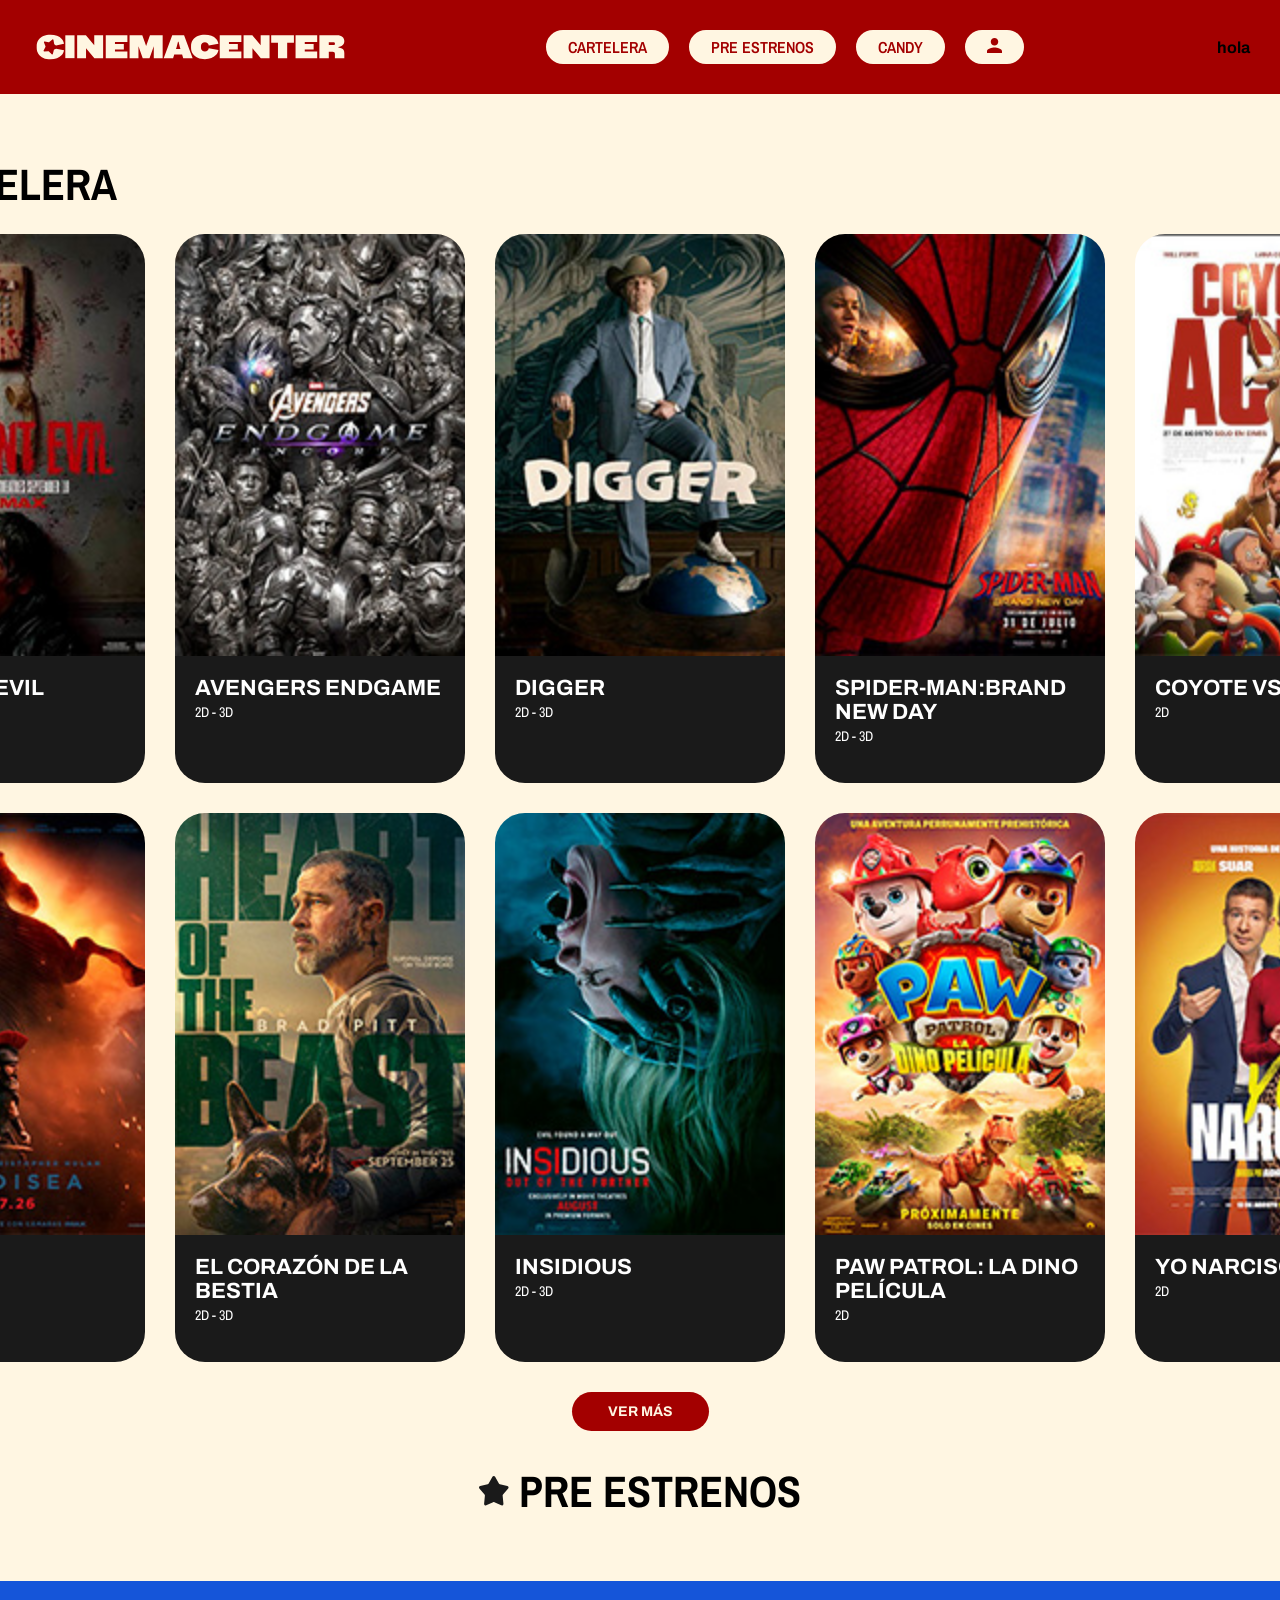
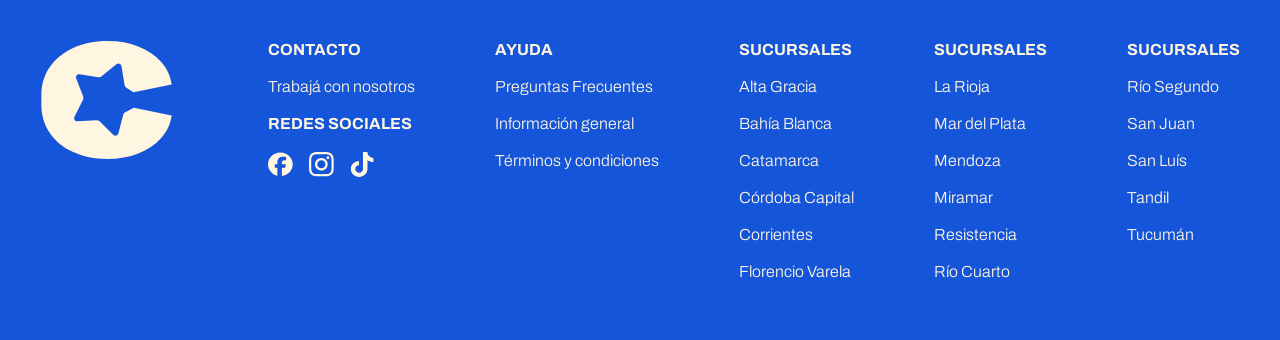
==== index.html @ e11a2722 "hice una boludes para probar como sincronizar" ====
<!DOCTYPE html>
<html>

<head>
    <meta charset="utf-8" />
    <meta name="viewport" content="width=device-width, initial-scale=1.0">
    <title>Cinemacenter</title>
    <link rel="stylesheet" href="estilos.css">
    <link rel="icon" type="image/png" href="">
    <style>
        @import url('https://fonts.googleapis.com/css2?family=Archivo+Narrow:ital,wght@0,400..700;1,400..700&family=Archivo:ital,wght@0,100..900;1,100..900&display=swap');
    </style>
</head>

<body>
    <header>
        <img src="img/svg/logo.svg/logo_v1.svg" alt="logo-cinemacenter" width="323" height="34">
        <nav>
            <a href="index.html" class="boton-header">CARTELERA</a>
            <a href="#pre-estrenos" class="boton-header">PRE ESTRENOS</a>
            <a href="candy.html" class="boton-header">CANDY</a>
            <button class="boton-header" popovertarget="popup-login">
                <img src="img/svg/usuario.svg" alt="Iniciar sesión" width="15" height="15">
            </button>
        </nav>
        <h1>hola</h1>
    </header>

    <main>

        <!-- INICIO DE SESIÓN -->

        <!-- POP-UP LOGIN -->
        <div id="popup-login" class="popup-login" popover="auto">

            <button class="btn-cerrar-login" popovertarget="popup-login" popovertargetaction="hide">
                ×
            </button>

            <h2>¡HOLA, QUÉ BUENO<br> VERTE POR ACÁ!</h2>

            <p class="subtitulo-login">Iniciá sesión para continuar</p>

            <form class="form-login">

                <input type="text" name="usuario" placeholder="Ingrese nombre de usuario" aria-label="Nombre de usuario"
                    required>

                <input type="password" name="password" placeholder="Ingrese contraseña" aria-label="Contraseña"
                    required>

                <a href="#" class="olvido-password">
                    Olvidé mi contraseña
                </a>

                <div class="botones-login">

                    <button type="button" class="btn-login">
                        INGRESAR
                    </button>

                    <button type="button" class="btn-login">
                        REGISTRARSE
                    </button>

                </div>

            </form>

        </div>

        <!-- !!!!!!!!! INSERTE AQUÍ UN CARRUSEL COMO EL DE MILI CON JAVASCRIPT -->

        <!-- CARTELERA -->

        <section id="cartelera">
            <div class="titulares">
                <img src="img/svg/estrella_titulares.svg" alt="estrella-titulares" width="30" height="30">
                <h2>CARTELERA</h2>
            </div>

            <!-- CARTELERA - GALERÍA -->

            <div class="peliculas">

                <!-- PRIMERA FILA -->

                <article class="pelicula">
                    <img src="img/posters-cartelera-web/resident-evil_posterpreview.jpg" alt="Resident Evil" width="290"
                        height="422">
                    <div class="info-pelicula">
                        <h3>RESIDENT EVIL</h3>
                        <p>2D - 3D</p>
                    </div>

                    <!-- pop up -->
                    <div class="popup-pelicula">
                        <p>TERROR</p>
                        <button type="button" class="btn-horarios" popovertarget="modal-resident-evil">
                            VER HORARIOS
                        </button>
                    </div>

                    <!-- ventana emergente -->
                    <div id="modal-resident-evil" class="modal-pelicula" popover="auto">
                        <div class="modal-contenedor-interno">

                            <!-- Botón para cerrar la ventana -->
                            <button class="btn-cerrar" popovertarget="modal-digger" popovertargetaction="hide">
                                X
                            </button>

                            <!-- info. película -->
                            <section class="modal-superior">
                                <div class="modal-poster">
                                    <img src="img/posters-cartelera-web/resident-evil_posterpreview.jpg"
                                        alt="Resident Evil" width="600" height="900">
                                </div>

                                <div class="modal-datos">
                                    <h2>RESIDENT EVIL</h2>
                                    <p class="sinopsis">Película basada en la saga de videojuegos de Capcom del mismo
                                        nombre. En una reinvención totalmente nueva, el mensajero médico Bryan (Austin
                                        Abrams) se ve inmerso en una carrera de acción sin descanso por la
                                        supervivencia, mientras el caos se desata a su alrededor.
                                    </p>

                                    <ul class="ficha-tecnica">
                                        <li><strong>FORMATO:</strong> 2D - 3D</li>
                                        <li><strong>DURACIÓN:</strong> 94 min.</li>
                                        <li><strong>GÉNERO:</strong> TERROR</li>
                                        <li><strong>DIRECTOR:</strong> Zach Cregger</li>
                                    </ul>

                                    <div class="modal-trailer">
                                        <iframe src="https://www.youtube.com/embed/SK7yfYeUQ2Q" width="540" height="340"
                                            title="Tráiler de Resident Evil" allowfullscreen>
                                        </iframe>
                                    </div>
                                </div>
                            </section>

                            <!-- días y horarios -->
                            <section class="modal-inferior">
                                <h3>DÍAS, HORARIOS Y FORMATOS</h3>

                                <!-- días -->
                                <div class="selector-dias">

                                    <input type="checkbox" id="jueves" class="check-dia">
                                    <label for="jueves" class="btn-dia">JUEVES<br>01/10</label>

                                    <input type="checkbox" id="viernes" class="check-dia">
                                    <label for="viernes" class="btn-dia">VIERNES<br>02/10</label>

                                    <input type="checkbox" id="sabado" class="check-dia">
                                    <label for="sabado" class="btn-dia">SÁBADO<br>03/10</label>

                                    <input type="checkbox" id="domingo" class="check-dia">
                                    <label for="domingo" class="btn-dia">DOMINGO<br>04/10</label>

                                    <input type="checkbox" id="lunes" class="check-dia">
                                    <label for="lunes" class="btn-dia">LUNES<br>05/10</label>

                                    <input type="checkbox" id="martes" class="check-dia">
                                    <label for="martes" class="btn-dia">MARTES<br>06/10</label>

                                </div>

                                <!-- formato y horarios -->
                                <div class="selector-horarios">
                                    <h4>2D CASTELLANO</h4>
                                    <div class="fila-horas">

                                        <input type="checkbox" id="hora12" class="check-hora">
                                        <label for="hora12" class="btn-hora">12.00 h</label>

                                        <input type="checkbox" id="hora1430" class="check-hora">
                                        <label for="hora1430" class="btn-hora">14.30 h</label>

                                        <input type="checkbox" id="hora16" class="check-hora">
                                        <label for="hora16" class="btn-hora">16.00 h</label>

                                        <input type="checkbox" id="hora18" class="check-hora">
                                        <label for="hora18" class="btn-hora">18.00 h</label>

                                        <input type="checkbox" id="hora2030" class="check-hora">
                                        <label for="hora2030" class="btn-hora">20.30 h</label>
                                    </div>

                                    <h4>2D SUBTITULADA</h4>
                                    <div class="fila-horas">

                                        <input type="checkbox" id="hora1230" class="check-hora">
                                        <label for="hora1230" class="btn-hora">12.30 h</label>

                                        <input type="checkbox" id="hora15" class="check-hora">
                                        <label for="hora15" class="btn-hora">15.00 h</label>

                                        <input type="checkbox" id="hora1615" class="check-hora">
                                        <label for="hora1615" class="btn-hora">16.15 h</label>

                                        <input type="checkbox" id="hora1830" class="check-hora">
                                        <label for="hora1830" class="btn-hora">18.30 h</label>

                                        <input type="checkbox" id="hora20" class="check-hora">
                                        <label for="hora20" class="btn-hora">20.00 h</label>

                                    </div>
                                </div>

                            </section>
                            <!-- botón comprá tus entradas -->
                            <a href="entradas.html" class="btn-comprar">Comprá tus entradas</a>
                        </div>
                    </div>

                </article>

                <article class="pelicula">
                    <img src="img/posters-cartelera-web/avengers-endgame-encore_posterpreview.jpg"
                        alt="Avengers Endgame" width="290" height="422">
                    <div class="info-pelicula">
                        <h3>AVENGERS ENDGAME</h3>
                        <p>2D - 3D</p>
                    </div>

                    <!-- pop up -->
                    <div class="popup-pelicula">
                        <p>CIENCIA FICCIÓN</p>
                        <button type="button" class="btn-horarios" popovertarget="modal-avengers-endgame">
                            VER HORARIOS
                        </button>
                    </div>

                    <!-- ventana emergente -->
                    <div id="modal-avengers-endgame" class="modal-pelicula" popover="auto">
                        <div class="modal-contenedor-interno">

                            <!-- Botón para cerrar la ventana -->
                            <button class="btn-cerrar" popovertarget="modal-avengers-endgame"
                                popovertargetaction="hide">
                                X
                            </button>

                            <!-- info. película -->
                            <section class="modal-superior">
                                <div class="modal-poster">
                                    <img src="img/posters-cartelera-web/resident-evil_posterpreview.jpg"
                                        alt="Resident Evil" width="600" height="900">
                                </div>

                                <div class="modal-datos">
                                    <h2>RESIDENT EVIL</h2>
                                    <p class="sinopsis">Película basada en la saga de videojuegos de Capcom del mismo
                                        nombre. En una reinvención totalmente nueva, el mensajero médico Bryan (Austin
                                        Abrams) se ve inmerso en una carrera de acción sin descanso por la
                                        supervivencia, mientras el caos se desata a su alrededor.
                                    </p>

                                    <ul class="ficha-tecnica">
                                        <li><strong>FORMATO:</strong> 2D - 3D</li>
                                        <li><strong>DURACIÓN:</strong> 94 min.</li>
                                        <li><strong>GÉNERO:</strong> TERROR</li>
                                        <li><strong>DIRECTOR:</strong> Zach Cregger</li>
                                    </ul>

                                    <div class="modal-trailer">
                                        <iframe src="https://www.youtube.com/embed/SK7yfYeUQ2Q" width="540" height="340"
                                            title="Tráiler de Resident Evil" allowfullscreen>
                                        </iframe>
                                    </div>
                                </div>
                            </section>

                            <!-- días y horarios -->
                            <section class="modal-inferior">
                                <h3>DÍAS, HORARIOS Y FORMATOS</h3>

                                <!-- días -->
                                <div class="selector-dias">

                                    <input type="checkbox" id="jueves" class="check-dia">
                                    <label for="jueves" class="btn-dia">JUEVES<br>01/10</label>

                                    <input type="checkbox" id="viernes" class="check-dia">
                                    <label for="viernes" class="btn-dia">VIERNES<br>02/10</label>

                                    <input type="checkbox" id="sabado" class="check-dia">
                                    <label for="sabado" class="btn-dia">SÁBADO<br>03/10</label>

                                    <input type="checkbox" id="domingo" class="check-dia">
                                    <label for="domingo" class="btn-dia">DOMINGO<br>04/10</label>

                                    <input type="checkbox" id="lunes" class="check-dia">
                                    <label for="lunes" class="btn-dia">LUNES<br>05/10</label>

                                    <input type="checkbox" id="martes" class="check-dia">
                                    <label for="martes" class="btn-dia">MARTES<br>06/10</label>

                                </div>

                                <!-- formato y horarios -->
                                <div class="selector-horarios">
                                    <h4>2D CASTELLANO</h4>
                                    <div class="fila-horas">

                                        <input type="checkbox" id="hora12" class="check-hora">
                                        <label for="hora12" class="btn-hora">12.00 h</label>

                                        <input type="checkbox" id="hora1430" class="check-hora">
                                        <label for="hora1430" class="btn-hora">14.30 h</label>

                                        <input type="checkbox" id="hora16" class="check-hora">
                                        <label for="hora16" class="btn-hora">16.00 h</label>

                                        <input type="checkbox" id="hora18" class="check-hora">
                                        <label for="hora18" class="btn-hora">18.00 h</label>

                                        <input type="checkbox" id="hora2030" class="check-hora">
                                        <label for="hora2030" class="btn-hora">20.30 h</label>
                                    </div>

                                    <h4>2D SUBTITULADA</h4>
                                    <div class="fila-horas">

                                        <input type="checkbox" id="hora1230" class="check-hora">
                                        <label for="hora1230" class="btn-hora">12.30 h</label>

                                        <input type="checkbox" id="hora15" class="check-hora">
                                        <label for="hora15" class="btn-hora">15.00 h</label>

                                        <input type="checkbox" id="hora1615" class="check-hora">
                                        <label for="hora1615" class="btn-hora">16.15 h</label>

                                        <input type="checkbox" id="hora1830" class="check-hora">
                                        <label for="hora1830" class="btn-hora">18.30 h</label>

                                        <input type="checkbox" id="hora20" class="check-hora">
                                        <label for="hora20" class="btn-hora">20.00 h</label>

                                    </div>
                                </div>

                            </section>
                            <!-- botón comprá tus entradas -->
                            <a href="entradas.html" class="btn-comprar">Comprá tus entradas</a>
                        </div>
                    </div>
                </article>

                <article class="pelicula">
                    <img src="img/posters-cartelera-web/digger_posterpreview.jpg" alt="Digger" width="290" height="422">
                    <div class="info-pelicula">
                        <h3>DIGGER</h3>
                        <p>2D - 3D</p>
                    </div>

                    <!-- pop up -->
                    <div class="popup-pelicula">
                        <p>COMEDIA</p>
                        <button type="button" class="btn-horarios" popovertarget="modal-resident-evil">
                            VER HORARIOS
                        </button>
                    </div>

                    <!-- ventana emergente -->
                    <div id="modal-digger" class="modal-pelicula" popover="auto">
                        <div class="modal-contenedor-interno">

                            <!-- Botón para cerrar la ventana -->
                            <button class="btn-cerrar" popovertarget="modal-digger" popovertargetaction="hide">
                                X
                            </button>

                            <!-- info. película -->
                            <section class="modal-superior">
                                <div class="modal-poster">
                                    <img src="img/posters-cartelera-web/resident-evil_posterpreview.jpg"
                                        alt="Resident Evil" width="600" height="900">
                                </div>

                                <div class="modal-datos">
                                    <h2>RESIDENT EVIL</h2>
                                    <p class="sinopsis">Película basada en la saga de videojuegos de Capcom del mismo
                                        nombre. En una reinvención totalmente nueva, el mensajero médico Bryan (Austin
                                        Abrams) se ve inmerso en una carrera de acción sin descanso por la
                                        supervivencia, mientras el caos se desata a su alrededor.
                                    </p>

                                    <ul class="ficha-tecnica">
                                        <li><strong>FORMATO:</strong> 2D - 3D</li>
                                        <li><strong>DURACIÓN:</strong> 94 min.</li>
                                        <li><strong>GÉNERO:</strong> TERROR</li>
                                        <li><strong>DIRECTOR:</strong> Zach Cregger</li>
                                    </ul>

                                    <div class="modal-trailer">
                                        <iframe src="https://www.youtube.com/embed/SK7yfYeUQ2Q" width="540" height="340"
                                            title="Tráiler de Resident Evil" allowfullscreen>
                                        </iframe>
                                    </div>
                                </div>
                            </section>

                            <!-- días y horarios -->
                            <section class="modal-inferior">
                                <h3>DÍAS, HORARIOS Y FORMATOS</h3>

                                <!-- días -->
                                <div class="selector-dias">

                                    <input type="checkbox" id="jueves" class="check-dia">
                                    <label for="jueves" class="btn-dia">JUEVES<br>01/10</label>

                                    <input type="checkbox" id="viernes" class="check-dia">
                                    <label for="viernes" class="btn-dia">VIERNES<br>02/10</label>

                                    <input type="checkbox" id="sabado" class="check-dia">
                                    <label for="sabado" class="btn-dia">SÁBADO<br>03/10</label>

                                    <input type="checkbox" id="domingo" class="check-dia">
                                    <label for="domingo" class="btn-dia">DOMINGO<br>04/10</label>

                                    <input type="checkbox" id="lunes" class="check-dia">
                                    <label for="lunes" class="btn-dia">LUNES<br>05/10</label>

                                    <input type="checkbox" id="martes" class="check-dia">
                                    <label for="martes" class="btn-dia">MARTES<br>06/10</label>

                                </div>

                                <!-- formato y horarios -->
                                <div class="selector-horarios">
                                    <h4>2D CASTELLANO</h4>
                                    <div class="fila-horas">

                                        <input type="checkbox" id="hora12" class="check-hora">
                                        <label for="hora12" class="btn-hora">12.00 h</label>

                                        <input type="checkbox" id="hora1430" class="check-hora">
                                        <label for="hora1430" class="btn-hora">14.30 h</label>

                                        <input type="checkbox" id="hora16" class="check-hora">
                                        <label for="hora16" class="btn-hora">16.00 h</label>

                                        <input type="checkbox" id="hora18" class="check-hora">
                                        <label for="hora18" class="btn-hora">18.00 h</label>

                                        <input type="checkbox" id="hora2030" class="check-hora">
                                        <label for="hora2030" class="btn-hora">20.30 h</label>
                                    </div>

                                    <h4>2D SUBTITULADA</h4>
                                    <div class="fila-horas">

                                        <input type="checkbox" id="hora1230" class="check-hora">
                                        <label for="hora1230" class="btn-hora">12.30 h</label>

                                        <input type="checkbox" id="hora15" class="check-hora">
                                        <label for="hora15" class="btn-hora">15.00 h</label>

                                        <input type="checkbox" id="hora1615" class="check-hora">
                                        <label for="hora1615" class="btn-hora">16.15 h</label>

                                        <input type="checkbox" id="hora1830" class="check-hora">
                                        <label for="hora1830" class="btn-hora">18.30 h</label>

                                        <input type="checkbox" id="hora20" class="check-hora">
                                        <label for="hora20" class="btn-hora">20.00 h</label>

                                    </div>
                                </div>

                            </section>
                            <!-- botón comprá tus entradas -->
                            <a href="entradas.html" class="btn-comprar">Comprá tus entradas</a>
                        </div>
                    </div>
                </article>

                <article class="pelicula">
                    <img src="img/posters-cartelera-web/spiderman-un-nuevo-dia-posterpreview.jpg" alt="Spiderman">
                    <div class="info-pelicula" width="290" height="422">
                        <h3>SPIDER-MAN:BRAND NEW DAY</h3>
                        <p>2D - 3D</p>
                    </div>

                    <!-- pop up -->
                    <div class="popup-pelicula">
                        <p>CIENCIA FICCIÓN</p>
                        <button type="button" class="btn-horarios" popovertarget="modal-spiderman">
                            VER HORARIOS
                        </button>


                </article>

                <article class="pelicula">
                    <img src="img/posters-cartelera-web/coyote-vs-acme.jpg" alt="Coyote vs Acme" width="290"
                        height="422">
                    <div class="info-pelicula">
                        <h3>COYOTE VS. ACME</h3>
                        <p>2D</p>
                    </div>

                    <!-- pop up -->
                    <div class="popup-pelicula">
                        <p>ANIMACIÓN</p>
                        <button type="button" class="btn-horarios" popovertarget="modal-coyote-vs-acme">
                            VER HORARIOS
                        </button>
                    </div>
                    <!-- ventana emergente -->
                    <div id="modal-coyote-vs-acme" class="modal-pelicula" popover="auto">
                        <div class="modal-contenedor-interno">

                            <!-- Botón para cerrar la ventana -->
                            <button class="btn-cerrar" popovertarget="modal-coyote-vs-acme" popovertargetaction="hide">
                                X
                            </button>

                            <!-- info. película -->
                            <section class="modal-superior">
                                <div class="modal-poster">
                                    <img src="img/posters-cartelera-web/coyote-vs-acme.jpg" alt="Coyote vs Acme"
                                        width="600" height="900">
                                </div>

                                <div class="modal-datos">
                                    <h2>COYOTE VS. ACME</h2>
                                    <p class="sinopsis">Coyote toma la decisión más inesperada de su vida tras dolorosos
                                        fracasos persiguiendo al Correcaminos: demandar a la corporación ACME por
                                        fabricar productos defectuosos. Cansado de sufrir explosiones accidentales,
                                        caídas al abismo y todo tipo de catástrofes corporativas, el Coyote decide
                                        llevar a juicio al conglomerado multinacional que se ha enriquecido a costa de
                                        su sufrimiento.
                                    </p>

                                    <ul class="ficha-tecnica">
                                        <li><strong>FORMATO:</strong> 2D - 3D</li>
                                        <li><strong>DURACIÓN:</strong> 103 min.</li>
                                        <li><strong>GÉNERO:</strong> ANIMACIÓN</li>
                                        <li><strong>DIRECTOR:</strong> Dave Green</li>
                                    </ul>

                                    <div class="modal-trailer">
                                        <iframe src="https://www.youtube.com/embed/SK7yfYeUQ2Q" width="540" height="340"
                                            title="Tráiler de Resident Evil" allowfullscreen>
                                        </iframe>
                                    </div>
                                </div>
                            </section>

                            <!-- días y horarios -->
                            <section class="modal-inferior">
                                <h3>DÍAS, HORARIOS Y FORMATOS</h3>

                                <!-- días -->
                                <div class="selector-dias">

                                    <input type="checkbox" id="jueves" class="check-dia">
                                    <label for="jueves" class="btn-dia">JUEVES<br>01/10</label>

                                    <input type="checkbox" id="viernes" class="check-dia">
                                    <label for="viernes" class="btn-dia">VIERNES<br>02/10</label>

                                    <input type="checkbox" id="sabado" class="check-dia">
                                    <label for="sabado" class="btn-dia">SÁBADO<br>03/10</label>

                                    <input type="checkbox" id="domingo" class="check-dia">
                                    <label for="domingo" class="btn-dia">DOMINGO<br>04/10</label>

                                    <input type="checkbox" id="lunes" class="check-dia">
                                    <label for="lunes" class="btn-dia">LUNES<br>05/10</label>

                                    <input type="checkbox" id="martes" class="check-dia">
                                    <label for="martes" class="btn-dia">MARTES<br>06/10</label>

                                </div>

                                <!-- formato y horarios -->
                                <div class="selector-horarios">
                                    <h4>2D CASTELLANO</h4>
                                    <div class="fila-horas">

                                        <input type="checkbox" id="hora12" class="check-hora">
                                        <label for="hora12" class="btn-hora">12.00 h</label>

                                        <input type="checkbox" id="hora1430" class="check-hora">
                                        <label for="hora1430" class="btn-hora">14.30 h</label>

                                        <input type="checkbox" id="hora16" class="check-hora">
                                        <label for="hora16" class="btn-hora">16.00 h</label>

                                        <input type="checkbox" id="hora18" class="check-hora">
                                        <label for="hora18" class="btn-hora">18.00 h</label>

                                        <input type="checkbox" id="hora2030" class="check-hora">
                                        <label for="hora2030" class="btn-hora">20.30 h</label>
                                    </div>

                                    <h4>2D SUBTITULADA</h4>
                                    <div class="fila-horas">

                                        <input type="checkbox" id="hora1230" class="check-hora">
                                        <label for="hora1230" class="btn-hora">12.30 h</label>

                                        <input type="checkbox" id="hora15" class="check-hora">
                                        <label for="hora15" class="btn-hora">15.00 h</label>

                                        <input type="checkbox" id="hora1615" class="check-hora">
                                        <label for="hora1615" class="btn-hora">16.15 h</label>

                                        <input type="checkbox" id="hora1830" class="check-hora">
                                        <label for="hora1830" class="btn-hora">18.30 h</label>

                                        <input type="checkbox" id="hora20" class="check-hora">
                                        <label for="hora20" class="btn-hora">20.00 h</label>

                                    </div>
                                </div>

                            </section>
                            <!-- botón comprá tus entradas -->
                            <a href="entradas.html" class="btn-comprar">Comprá tus entradas</a>
                        </div>
                    </div>
                </article>

                <!-- SEGUNDA FILA -->

                <article class="pelicula">
                    <img src="img/posters-cartelera-web/la-odisea_posterpreview.jpg" alt="La Odisea" width="290"
                        height="422">
                    <div class="info-pelicula">
                        <h3>LA ODISEA</h3>
                        <p>2D - 3D</p>
                    </div>

                    <!-- pop up -->
                    <div class="popup-pelicula">
                        <p>ACCIÓN</p>
                        <a href="horarios.html" class="btn-horarios">VER HORARIOS</a>
                        <!-- acá, para no hacer 234892 html se puede hacer lo de las ventanas emergentes, pero no sé, por ahora quedará así. -->

                    </div>

                </article>

                <article class="pelicula">
                    <img src="img/posters-cartelera-web/el-corazon-de-la-bestia_posterpreview.jpg"
                        alt="El corazón de la bestia" width="290" height="422">
                    <div class="info-pelicula">
                        <h3>EL CORAZÓN DE LA BESTIA</h3>
                        <p>2D - 3D</p>
                    </div>

                    <!-- pop up -->
                    <div class="popup-pelicula">
                        <p>ACCIÓN</p>
                        <a href="horarios.html" class="btn-horarios">VER HORARIOS</a>
                        <!-- acá, para no hacer 234892 html se puede hacer lo de las ventanas emergentes, pero no sé, por ahora quedará así. -->

                    </div>

                </article>

                <article class="pelicula">
                    <img src="img/posters-cartelera-web/insidious_posterpreview.jpg" alt="Insidious" width="290"
                        height="422">
                    <div class="info-pelicula">
                        <h3>INSIDIOUS</h3>
                        <p>2D - 3D</p>
                    </div>

                    <!-- pop up -->
                    <div class="popup-pelicula">
                        <p>TERROR</p>
                        <a href="horarios.html" class="btn-horarios">VER HORARIOS</a>
                        <!-- acá, para no hacer 234892 html se puede hacer lo de las ventanas emergentes, pero no sé, por ahora quedará así. -->

                    </div>

                </article>

                <article class="pelicula">
                    <img src="img/posters-cartelera-web/paw-patrol-la-dino-pelicula_posterpreview.jpg"
                        alt="Paw Patrol La Dino Película">
                    <div class="info-pelicula" width="290" height="422">
                        <h3>PAW PATROL: LA DINO PELÍCULA</h3>
                        <p>2D</p>
                    </div>

                    <!-- pop up -->
                    <div class="popup-pelicula">
                        <p>INFANTIL</p>
                        <a href="horarios.html" class="btn-horarios">VER HORARIOS</a>
                        <!-- acá, para no hacer 234892 html se puede hacer lo de las ventanas emergentes, pero no sé, por ahora quedará así. -->

                    </div>

                </article>

                <article class="pelicula">
                    <img src="img/posters-cartelera-web/yo-narciso_posterpreview.jpg" alt="Yo Narciso" width="290"
                        height="422">
                    <div class="info-pelicula">
                        <h3>YO NARCISO</h3>
                        <p>2D</p>
                    </div>

                    <!-- pop up -->
                    <div class="popup-pelicula">
                        <p>COMEDIA ROMÁNTICA</p>
                        <a href="horarios.html" class="btn-horarios">VER HORARIOS</a>
                        <!-- acá, para no hacer 234892 html se puede hacer lo de las ventanas emergentes, pero no sé, por ahora quedará así. -->

                    </div>

                </article>

            </div>

            <!-- VER MÁS -->
            <details class="desplegable-cartelera">

                <summary class="btn-desplegable btn-ver-mas">VER MÁS</summary>

                <div class="contenido-desplegado">
                    <div class="peliculas">

                        <!-- TERCER FILA (DESPLEGADA) -->

                        <article class="pelicula">
                            <img src="img/posters-cartelera-web/verity_posterpreview.jpg"
                                alt="Verity: La sombra de un engaño" width="290" height="422">
                            <div class="info-pelicula">
                                <h3>VERITY: LA SOMBRA DE UN ENGAÑO</h3>
                                <p>2D - 3D</p>
                            </div>
                            <div class="popup-pelicula">
                                <p>THRILLER</p>
                                <a href="horarios.html" class="btn-horarios">VER HORARIOS</a>
                            </div>
                        </article>

                        <article class="pelicula">
                            <img src="img/posters-cartelera-web/el-corazon-de-la-bestia_posterpreview.jpg"
                                alt="Vertigo 2: Punto Muerto" width="290" height="422">
                            <div class="info-pelicula">
                                <h3>VERTIGO 2: PUNTO MUERTO</h3>
                                <p>2D - 3D</p>
                            </div>
                            <div class="popup-pelicula">
                                <p>SUSPENSO</p>
                                <a href="horarios.html" class="btn-horarios">VER HORARIOS</a>
                            </div>
                        </article>

                        <article class="pelicula">
                            <img src="img/posters-cartelera-web/escondida-en-mi-cabeza_posterpreview.jpg"
                                alt="Escondida en mi cabeza" width="290" height="422">
                            <div class="info-pelicula">
                                <h3>ESCONDIDA EN MI CABEZA</h3>
                                <p>2D - 3D</p>
                            </div>
                            <div class="popup-pelicula">
                                <p>COMEDIA</p>
                                <a href="horarios.html" class="btn-horarios">VER HORARIOS</a>
                            </div>
                        </article>

                        <article class="pelicula">
                            <img src="img/posters-cartelera-web/la-isla-olvidada_posterpreview.jpg"
                                alt="La isla olvidada" width="290" height="422">
                            <div class="info-pelicula">
                                <h3>LA ISLA OLVIDADA</h3>
                                <p>2D - 3D</p>
                            </div>
                            <div class="popup-pelicula">
                                <p>AVENTURA</p>
                                <a href="horarios.html" class="btn-horarios">VER HORARIOS</a>
                            </div>
                        </article>

                        <article class="pelicula">
                            <img src="img/posters-cartelera-web/relajadas-y-peligrosas_posterpreview.jpg"
                                alt="Relajadas y muy peligrosas" width="290" height="422">
                            <div class="info-pelicula">
                                <h3>RELAJADAS Y MUY PELIGROSAS</h3>
                                <p>2D</p>
                            </div>
                            <div class="popup-pelicula">
                                <p>COMEDIA</p>
                                <a href="horarios.html" class="btn-horarios">VER HORARIOS</a>
                            </div>
                        </article>

                        <!-- CUARTA FILA (DESPLEGADA) -->

                        <article class="pelicula">
                            <img src="img/posters-cartelera-web/toy-story-5_posterpreview.jpg" alt="Toy Story"
                                width="290" height="422">
                            <div class="info-pelicula">
                                <h3>TOY STORY 5</h3>
                                <p>2D - 3D</p>
                            </div>
                            <div class="popup-pelicula">
                                <p>INFANTIL</p>
                                <a href="horarios.html" class="btn-horarios">VER HORARIOS</a>
                            </div>
                        </article>

                        <article class="pelicula">
                            <img src="img/posters-cartelera-web/monions_posterpreview.jpg" alt="Minions y Monstruos"
                                width="290" height="422">
                            <div class="info-pelicula">
                                <h3>MINIONS Y MONSTRUOS</h3>
                                <p>2D - 3D</p>
                            </div>
                            <div class="popup-pelicula">
                                <p>INFANTIL</p>
                                <a href="horarios.html" class="btn-horarios">VER HORARIOS</a>
                            </div>
                        </article>

                        <article class="pelicula">
                            <img src="img/posters-cartelera-web/hangar-rojo_posterpreview.jpg" alt="Hangar Rojo"
                                width="290" height="422">
                            <div class="info-pelicula">
                                <h3>HANGAR ROJO</h3>
                                <p>2D - 3D</p>
                            </div>
                            <div class="popup-pelicula">
                                <p>DRAMA</p>
                                <a href="horarios.html" class="btn-horarios">VER HORARIOS</a>
                            </div>
                        </article>

                        <article class="pelicula">
                            <img src="img/posters-cartelera-web/guardianes-del-museo_posterpreview.jpg"
                                alt="Guardianes del museo 2" width="290" height="422">
                            <div class="info-pelicula">
                                <h3>GUARDIANES DEL MUSEO 2</h3>
                                <p>2D</p>
                            </div>
                            <div class="popup-pelicula">
                                <p>INFANTIL</p>
                                <a href="horarios.html" class="btn-horarios">VER HORARIOS</a>
                            </div>
                        </article>

                        <article class="pelicula">
                            <img src="img/posters-cartelera-web/la-invitacion_posterpreview.jpg" alt="La invitación"
                                width="290" height="422">
                            <div class="info-pelicula">
                                <h3>LA INVITACIÓN</h3>
                                <p>2D</p>
                            </div>
                            <div class="popup-pelicula">
                                <p>COMEDIA</p>
                                <a href="horarios.html" class="btn-horarios">VER HORARIOS</a>
                            </div>
                        </article>

                    </div>

                    <!-- VER MENOS) -->
                    <div class="contenedor-btn-cerrar">
                        <button type="button" class="btn-desplegable btn-ver-menos"
                            onclick="this.closest('details').removeAttribute('open')">
                            VER MENOS
                        </button>
                    </div>

                </div>
            </details>

        </section>

        <section id="pre-estrenos">
            <div class="titulares">
                <img src="img/svg/estrella_titulares.svg" alt="estrella-titulares" width="30" height="30">
                <h2>PRE ESTRENOS</h2>
            </div>

            <!-- !!!!!!!!! INSERTE AQUÍ UN CARRUSEL COMO EL DE MILI CON JAVASCRIPT -->

        </section>
    </main>

    <footer>
        <div>
            <img src="img/svg/logo.svg/logo_v3.svg" alt="Logo reducido" width="133" height="118">
        </div>
        <div class="footer-columnas">

            <div class="footer-col">
                <h3>CONTACTO</h3>
                <a href="#">Trabajá con nosotros</a>

                <h3>REDES SOCIALES</h3>
                <div class="footer-redes">
                    <a href="https://www.facebook.com/CinemacenterArgentina?locale=es_LA" aria-label="Facebook"><img
                            src="img/svg/logo_redes.svg/logo_facebook.svg" alt="Facebook" width="25" height="25"></a>
                    <a href="https://www.instagram.com/cinemacenterarg/" aria-label="Instagram" width="25"
                        height="25"><img src="img/svg/logo_redes.svg/logo_instagram.svg" alt="Instagram" width="25"
                            height="25"></a>
                    <a href="https://www.tiktok.com/@cinemacenterarg" aria-label="TikTok"><img
                            src="img/svg/logo_redes.svg/logo_tiktok.svg" alt="TikTok" width="25" height="25"></a>
                </div>
            </div>

            <div class="footer-col">
                <h3>AYUDA</h3>
                <a href="#">Preguntas Frecuentes</a>
                <a href="#">Información general</a>
                <a href="#">Términos y condiciones</a>
            </div>

            <div class="footer-col">
                <h3>SUCURSALES</h3>
                <a href="#">Alta Gracia</a>
                <a href="#">Bahía Blanca</a>
                <a href="#">Catamarca</a>
                <a href="#">Córdoba Capital</a>
                <a href="#">Corrientes</a>
                <a href="#">Florencio Varela</a>
            </div>

            <div class="footer-col">
                <h3 class="invisible-title">SUCURSALES</h3>
                <a href="#">La Rioja</a>
                <a href="#">Mar del Plata</a>
                <a href="#">Mendoza</a>
                <a href="#">Miramar</a>
                <a href="#">Resistencia</a>
                <a href="#">Río Cuarto</a>
            </div>

            <div class="footer-col">
                <h3 class="invisible-title">SUCURSALES</h3>
                <a href="#">Río Segundo</a>
                <a href="#">San Juan</a>
                <a href="#">San Luís</a>
                <a href="#">Tandil</a>
                <a href="#">Tucumán</a>
            </div>

        </div>

    </footer>

</body>

</html>
---- estilos.css ----
/* CSS DOCUMENT */
@charset "UTF-8";

/* VARIABLES/ESTILOS */
:root {
    --rojo: #A30000;
    --blanco: #FFF6E2;
    --negro: #1A1A1A;
    --azul: #1555D9;
}

/* GENERALES / UNIVERSALES */

* {
    font-family: 'Archivo', sans-serif;
    margin: 0;
    font-size: 16px;
}

a {
    text-decoration: none;
}

/* - Esto se supone que al desplazar, lo hace más lento y no salta de golpe (según el chat) - */
html {
    scroll-behavior: smooth;

}

body {
    background-color: var(--blanco);
}

/* ---------------------- */
/* --- INDEX / HEADER --- */
/* ---------------------- */

header {
    display: flex;
    flex-direction: row;
    flex-wrap: wrap;
    align-items: center;
    justify-content: space-between;

    padding: 30px;

    background-color: var(--rojo);
}

header nav {
    display: flex;
    flex-direction: row;
    align-items: center;
    gap: 20px;
}

/* botón sin hover */
.boton-header {
    display: inline-block;
    padding: 4px 20px;
    background-color: var(--blanco);
    color: var(--rojo);
    border: 2px solid var(--blanco);
    border-radius: 50px;
    font-family: 'Archivo Narrow', sans-serif;
    font-size: 16px;
    font-weight: 600;
    text-transform: uppercase;
    transition: background-color 0.3s ease, color 0.3s ease, border-color 0.3s ease;
}

/* botón con hover */
.boton-header:hover {
    background-color: transparent;
    color: var(--blanco);
    border-color: var(--blanco);
}

/* -------------------------------------- */
/* --- INICIO DE SESIÓN EMERGENTE --- */
/* -------------------------------------- */

.popup-login {

    position: fixed;
    inset: unset;
    top: 50%;
    left: 50%;
    transform: translate(-50%, -50%);
    width: 500px;
    padding: 80px 34px 35px;
    box-sizing: border-box;
    background-color: var(--azul);
    color: var(--blanco);
    border: none;
    border-radius: 25px;

}

.popup-login:popover-open {
    display: flex;
    flex-direction: column;
    gap: 30px;
}

.popup-login::backdrop {
    background: rgba(0, 0, 0, 0.65);
    backdrop-filter: blur(3px);
}

.btn-cerrar-login {
    display: flex;
    justify-content: center;
    position: absolute;
    top: 25px;
    right: 30px;
    width: 25px;
    height: 25px;
    border: 2px solid white;
    border-radius: 50%;
    background-color: var(--rojo);
    color: white;
    font-size: 20px;
    line-height: 18px;
    cursor: pointer;
}

/* TÍTULO Y SUBTÍTULO */

.popup-login h2 {
    font-size: 48px;
    line-height: 50px;
    text-align: center;
    color: var(--blanco);
    font-family: 'Archivo Narrow';
}

.subtitulo-login {
    margin-top: 15px;
    margin-bottom: 28px;
    text-align: center;
    font-size: 20px;
    font-style: italic;
    font-weight: 300;
}

/* FORMULARIO */

.form-login {
    display: flex;
    flex-direction: column;
    gap: 26px;
}

.form-login input {
    width: 100%;
    height: 60px;
    padding: 0 30px;
    box-sizing: border-box;

    border: none;
    border-radius: 14px;
    background-color: var(--blanco);

    font-size: 20px;
    outline-color: var(--rojo);
    font-family: 'Archivo Narrow';
}

.form-login input::placeholder {
    color: var(--rojo);
    opacity: 30%;
    font-weight: 600;
}

.olvido-password {
    text-align: center;
    color: var(--blanco);
    font-size: 13px;
    margin-top: 3px;
}

/* BOTONES */

.botones-login {
    display: flex;
    justify-content: center;
    gap: 15px;
    margin-top: 5px;
}

.btn-login {
    padding: 9px 22px;
    background-color: var(--rojo);
    color: var(--blanco);
    border: 2px solid var(--blanco);
    border-radius: 30px;
    font-size: 13px;
    font-weight: bold;
    cursor: pointer;
}

/* -------------------- */
/* --- INDEX - MAIN --- */
/* -------------------- */

main {
    margin: 40px;
    display: flex;
    flex-direction: column;
    align-items: center;
}

/* TITULARES */
.titulares {
    display: flex;
    flex-direction: row;
    align-items: center;
    gap: 10px;
    margin: 20px 0;
}

.titulares h2 {
    font-family: 'Archivo Narrow';
    font-size: 44px;
    font-weight: 700;
}

/* --- CARTELERA --- */

.cartelera {
    padding: 30px;
}

/* cada tarjeta de pelis */

.peliculas {
    display: grid;
    grid-template-columns: repeat(5, 1fr);
    gap: 30px;
    max-width: 1570px;
}

.pelicula {
    display: flex;
    flex-direction: column;
    position: relative;
    overflow: hidden;

    border-radius: 30px;
    width: 290px;
    height: 100%;
}

.pelicula img {
    object-fit: cover;
    display: block;
}

/* info pelis */

.info-pelicula {
    display: flex;
    flex-direction: column;
    width: 100%;
    height: 127px;
    padding: 20px;
    box-sizing: border-box;

    background-color: var(--negro);

    color: white;
}

.info-pelicula h3 {
    font-family: 'Archivo', sans-serif;
    font-size: 22px;
    margin: 0;
    line-height: 24px;
}

.info-pelicula p {
    font-family: 'Archivo Narrow', sans-serif;
    font-size: 14px;
    margin: 3px 0 0;
}

/* el pop-up de cada tarjeta de pelis */

.popup-pelicula {
    position: absolute;
    top: 0;
    left: 0;
    width: 290px;
    height: 422px;

    display: flex;
    flex-direction: column;
    justify-content: flex-end;
    align-items: center;

    padding: 30px;
    box-sizing: border-box;

    background: linear-gradient(transparent,
            rgba(0, 0, 0, 0.95));

    opacity: 0;
    transition: opacity 0.3s ease;
}

.popup-pelicula p {
    color: var(--blanco);
    margin-bottom: 10px;
    font-size: 16px;
}

.pelicula:hover .popup-pelicula {
    opacity: 1;
}

.btn-horarios {
    display: block;
    width: 100%;
    padding: 12px;

    background-color: var(--azul);
    color: var(--blanco);

    font-family: 'Archivo';
    font-size: 18px;
    font-weight: 700;
    text-align: center;
    text-decoration: none;

    border-radius: 50px;
    border: none;
    box-sizing: border-box;
}

.btn-desplegable {
    display: block;
    margin: 30px auto 10px;
    padding: 12px 36px;
    background-color: var(--rojo);
    color: var(--blanco);
    border: none;
    border-radius: 50px;
    font-family: 'Archivo', sans-serif;
    font-size: 14px;
    font-weight: 700;
    text-transform: uppercase;
    cursor: pointer;
    text-align: center;
    width: fit-content;
    transition: background-color 0.3s ease, transform 0.2s ease;
}

.desplegable-cartelera .contenido-desplegado {
    margin-top: 30px;/
}

.desplegable-cartelera .contenedor-btn-cerrar {
    display: flex;
    justify-content: center;
    margin-top: 40px;
    margin-bottom: 40px;
}

details[open]>.btn-ver-mas {
    display: none;
}

.contenedor-btn-cerrar {
    display: flex;
    justify-content: center;
    margin-top: 25px;
}

/* ---------------------- */
/* --- INDEX / FOOTER --- */
/* ---------------------- */

footer {
    display: flex;
    flex-direction: row;
    justify-content: space-between;
    align-items: flex-start;
    width: 100%;
    padding: 60px 40px;
    color: var(--blanco);
    box-sizing: border-box;
    background-color: var(--azul);
}

.footer-col a {
    font-weight: 300;
    font-size: 16px;
    color: var(--blanco);
    text-decoration: none;
}

.footer-columnas {
    display: flex;
    flex-direction: row;
    gap: 80px;
}

.footer-col {
    display: flex;
    flex-direction: column;
    gap: 20px;
}

.footer-redes {
    display: flex;
    flex-direction: row;
    justify-content: flex-start;
    gap: 16px;
}

/* -------------------------------------- */
/* --- DESCRIPCIÓN PELICULA EMERGENTE --- */
/* -------------------------------------- */

/* EL MODAL EN SÍ */
.modal-pelicula {
    width: 90vw;
    max-width: 1300px;
    max-height: 90vh;

    border: none;
    background-color: var(--blanco);
    padding: 60px;
    box-shadow: 0 20px 40px rgba(0, 0, 0, 0.2);

    overflow-y: auto;
    overflow-x: hidden;
    box-sizing: border-box;

    position: fixed;
    top: 50%;
    left: 50%;
    transform: translate(-50%, -50%);
}

/* EL FONDO OSCURO DETRÁS DEL MODAL */
.modal-pelicula::backdrop {
    background-color: rgba(0, 0, 0, 0.6);
    backdrop-filter: blur(3px);
}

/* BOTÓN CERRAR */
.btn-cerrar {
    position: absolute;
    top: 20px;
    right: 20px;
    background: none;
    border: none;
    font-size: 24px;
    font-weight: bold;
    cursor: pointer;
    color: var(--rojo);
    /* Rojo de tu diseño */
}

/* LAYOUT SUPERIOR (Foto y textos) */
.modal-superior {
    display: flex;
    gap: 40px;
    margin-bottom: 70px;
}

.modal-poster img {
    border-radius: 16px;
    object-fit: cover;
}

.modal-datos {
    gap: 30px;
}

.modal-datos h2 {
    color: var(--rojo);
    font-size: 70px;
    margin-bottom: 15px;
    text-transform: uppercase;
}

.ficha-tecnica {
    list-style: none;
    padding: 0;
    margin: 20px 0;
    font-size: 14px;
    line-height: 20px;
}

.ficha-tecnica li {
    margin-bottom: 10px;
}

.sinopsis {
    color: var(--negro);
    font-size: 18px;
    line-height: 32px;
}

/* ACÁ IRÍA EL TRAILER NI IDEA */

.modal-trailer {
    position: relative;
    border-radius: 12px;
    overflow: hidden;
    padding-top: 40px;
}

/* LAYOUT INFERIOR (Horarios) */

.divisor {
    border: none;
    border-top: 1px solid #E0D5C1;
    margin: 30px 0;
}

/* SELECTOR DE DÍAS */

.selector-dias {
    display: flex;
    gap: 10px;
    margin-top: 20px;
    margin-bottom: 30px;
}

/* OCULTAR CHECKBOXES */

.check-dia,
.check-hora {
    display: none;
}

/* LAYOUT INFERIOR (Horarios) */

.modal-inferior {
    display: flex;
    flex-direction: column;
    align-items: flex-start;
    gap: 20px;
}

.modal-inferior h3 {
    font-size: 38px;
    font-weight: 700;
}

.modal-inferior h4 {
    font-size: 28px;
    font-weight: 700;
}

/* DÍAS */

.selector-dias {
    display: flex;
    gap: 10px;
    margin-top: 20px;
    margin-bottom: 30px;
}

.btn-dia {
    padding: 16px 24px;
    padding: 10px;
    border: 3.3px solid var(--rojo);
    background-color: var(--blanco);
    color: var(--rojo);
    border-radius: 8px;
    text-align: center;
    cursor: pointer;
    font-weight: bold;
}

.check-dia:checked+.btn-dia {
    background-color: var(--rojo);
    color: var(--blanco);
}

/* HORARIOS */

.selector-horarios {
    display: flex;
    flex-direction: column;
    gap: 10px;
    margin-top: 20px;
    margin-bottom: 30px;
}

.fila-horas {
    display: flex;
    gap: 10px;
    margin-bottom: 20px;
    margin-top: 10px;
}

.btn-hora {
    padding: 8px 16px;
    border: 2px solid var(--rojo);
    border-radius: 8px;
    background-color: var(--blanco);
    color: var(--rojo);
    cursor: pointer;
    font-weight: 500;
}

.check-hora:checked+.btn-hora {
    background-color: var(--rojo);
    color: var(--blanco);
}

/* BOTÓN COMPRAR ENTRADAS */

.btn-comprar {
    display: flex;
    width: 200px;
    background-color: var(--azul);
    color: var(--blanco);
    font-family: "Archivo Narrow";
    padding: 15px 40px;
    border-radius: 30px;
    font-size: 24px;
    cursor: pointer;
    justify-content: center;
}

/* ESTO ES PARA OCULTAR CHECKBOXES */

.check-dia,
.check-hora {
    display: none;
}


/* -------------- */
/* --- COMBOS --- */
/* -------------- */

.tarjeta-combo {
    width: 100%;
    min-width: 0;
    box-sizing: border-box;

    padding: 22px;

    border: 1.5px solid #000000;
    border-radius: 25px;

    display: flex;
    flex-direction: column;
}

.grilla-combos {
    display: grid;
    grid-template-columns: repeat(3, minmax(0, 1fr));
    gap: 19px;

    width: 100%;
    align-items: stretch;
    justify-items: stretch;
}

.grilla-coleccionables {
    display: grid;

    grid-template-columns: repeat(2, minmax(0, 1fr));

    gap: 19px;

    width: 100%;
}

.imagen-combo {

    display: flex;
    justify-content: center;
    align-items: center;
    margin-bottom: 15px;

}

.tarjeta-combo h3 {

    font-family: 'Archivo Narrow', sans-serif;
    font-size: 20px;
    font-weight: 700;
    color: #000000;
    margin: 0 0 5px;

}

.precio-sin-impuestos {

    font-family: 'Archivo', sans-serif;
    font-size: 10px;
    line-height: 1.3;
    color: #000000;
    margin: 0 0 15px;
    width: 120px;

}

.productos-combo {

    margin-bottom: 20px;

}

.productos-combo p {

    font-family: 'Archivo Narrow', sans-serif;
    font-size: 16px;
    font-weight: 700;
    line-height: 1.5;
    color: #000000;
    margin: 0;

}

.precio-cantidad {

    display: flex;
    justify-content: space-between;
    align-items: center;
    gap: 10px;
    margin-top: auto;

}

.precio-final {

    font-family: 'Archivo Narrow', sans-serif;
    font-size: 16px;
    font-weight: 700;
    color: #000000;

}

.contador {

    display: flex;
    align-items: center;
    background-color: #A30000;
    border-radius: 5px;
    overflow: hidden;

}

.contador button {

    width: 27px;
    height: 27px;
    border: none;
    background-color: #A30000;
    color: white;
    font-size: 20px;
    cursor: pointer;

}

.contador span {

    width: 20px;
    height: 27px;
    display: flex;
    justify-content: center;
    align-items: center;
    background-color: #A30000;
    color: white;
    font-size: 14px;
    font-weight: 700;

}

/* BOTONES DENTRO DEL CANDY */

.botones-navegacion {
    display: flex;
    justify-content: center;
    align-items: center;

    gap: 20px;

    margin: 25px auto 35px;
}

.boton-volver,
.boton-continuar {

    display: flex;
    justify-content: center;
    align-items: center;

    width: 100px;
    height: 40px;

    border-radius: 30px;

    background-color: #A30000;

    color: #FFFFFF;

    font-family: 'Archivo Narrow', sans-serif;
    font-size: 18px;
    font-weight: 600;

    text-decoration: none;

    overflow: hidden;

    transition: background-color 0.2s ease;
}


.boton-volver:hover,
.boton-continuar:hover {
    background-color: #1555D9;
}
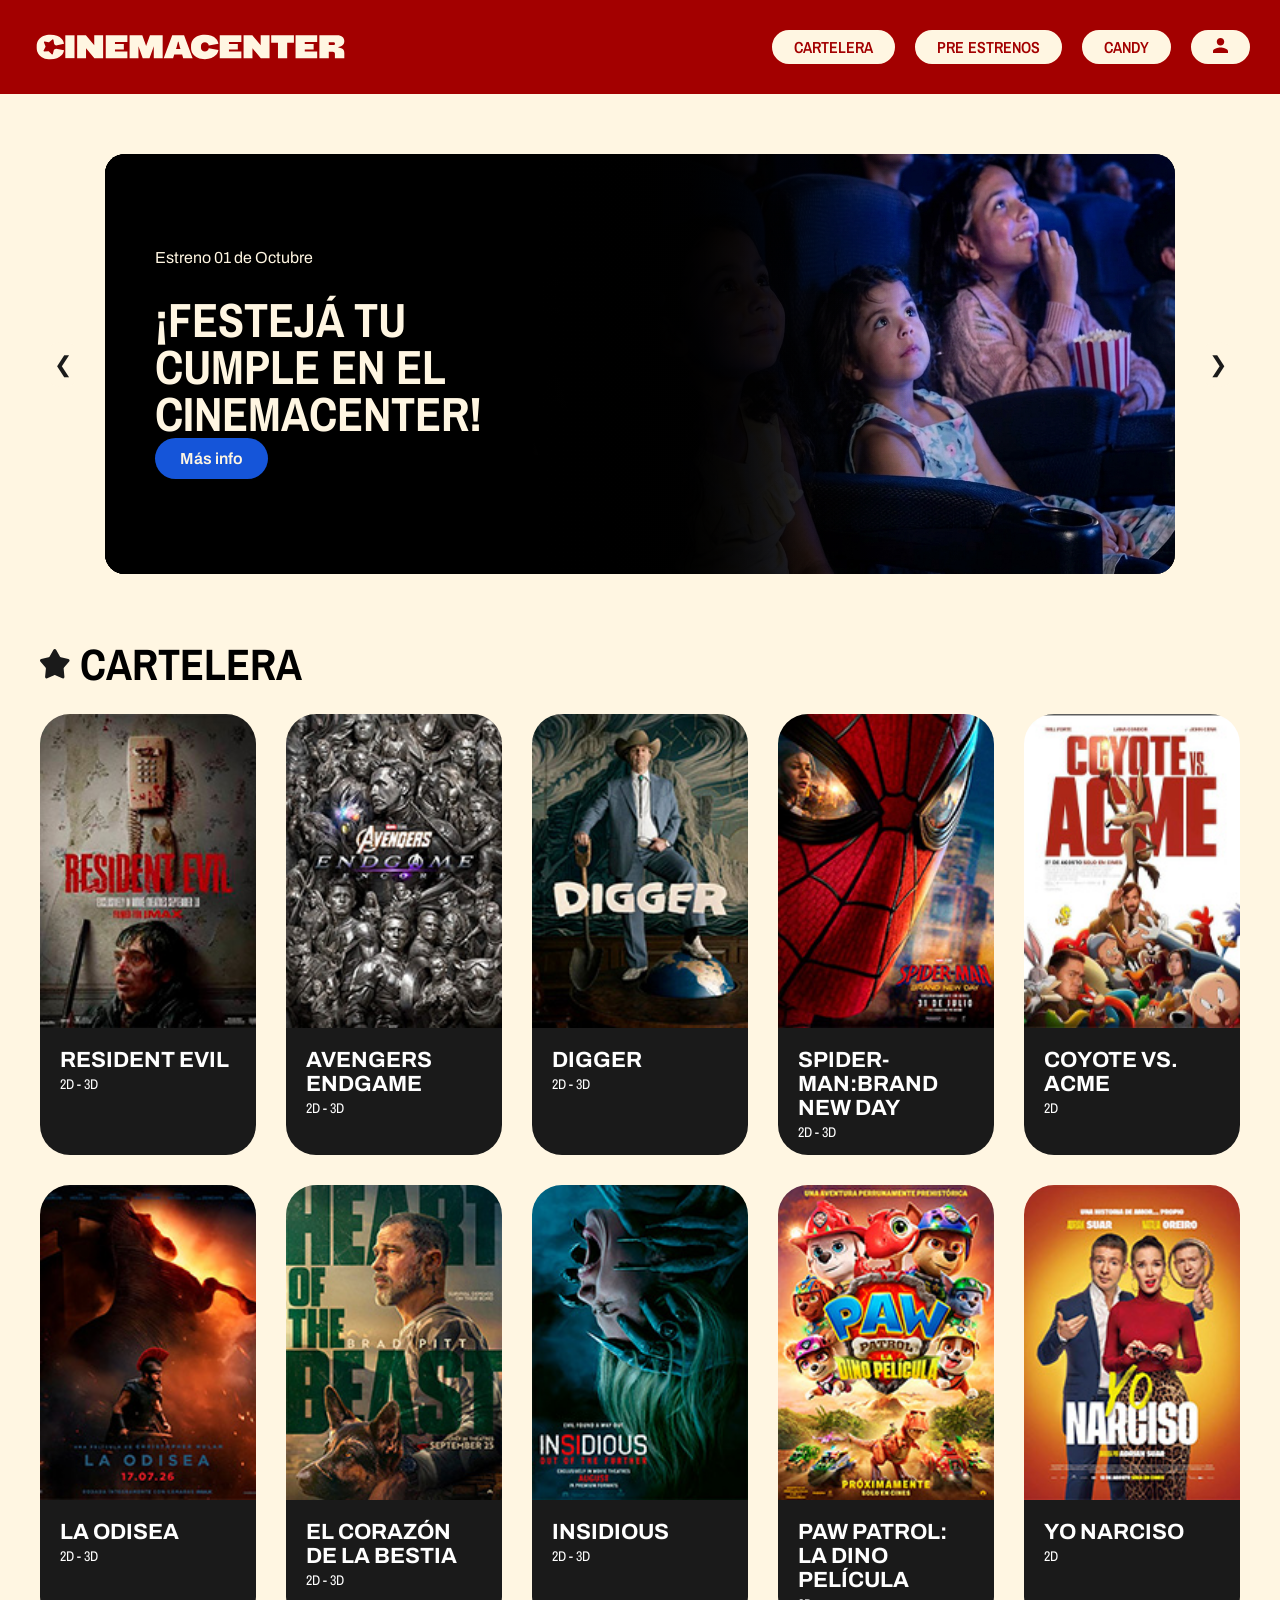
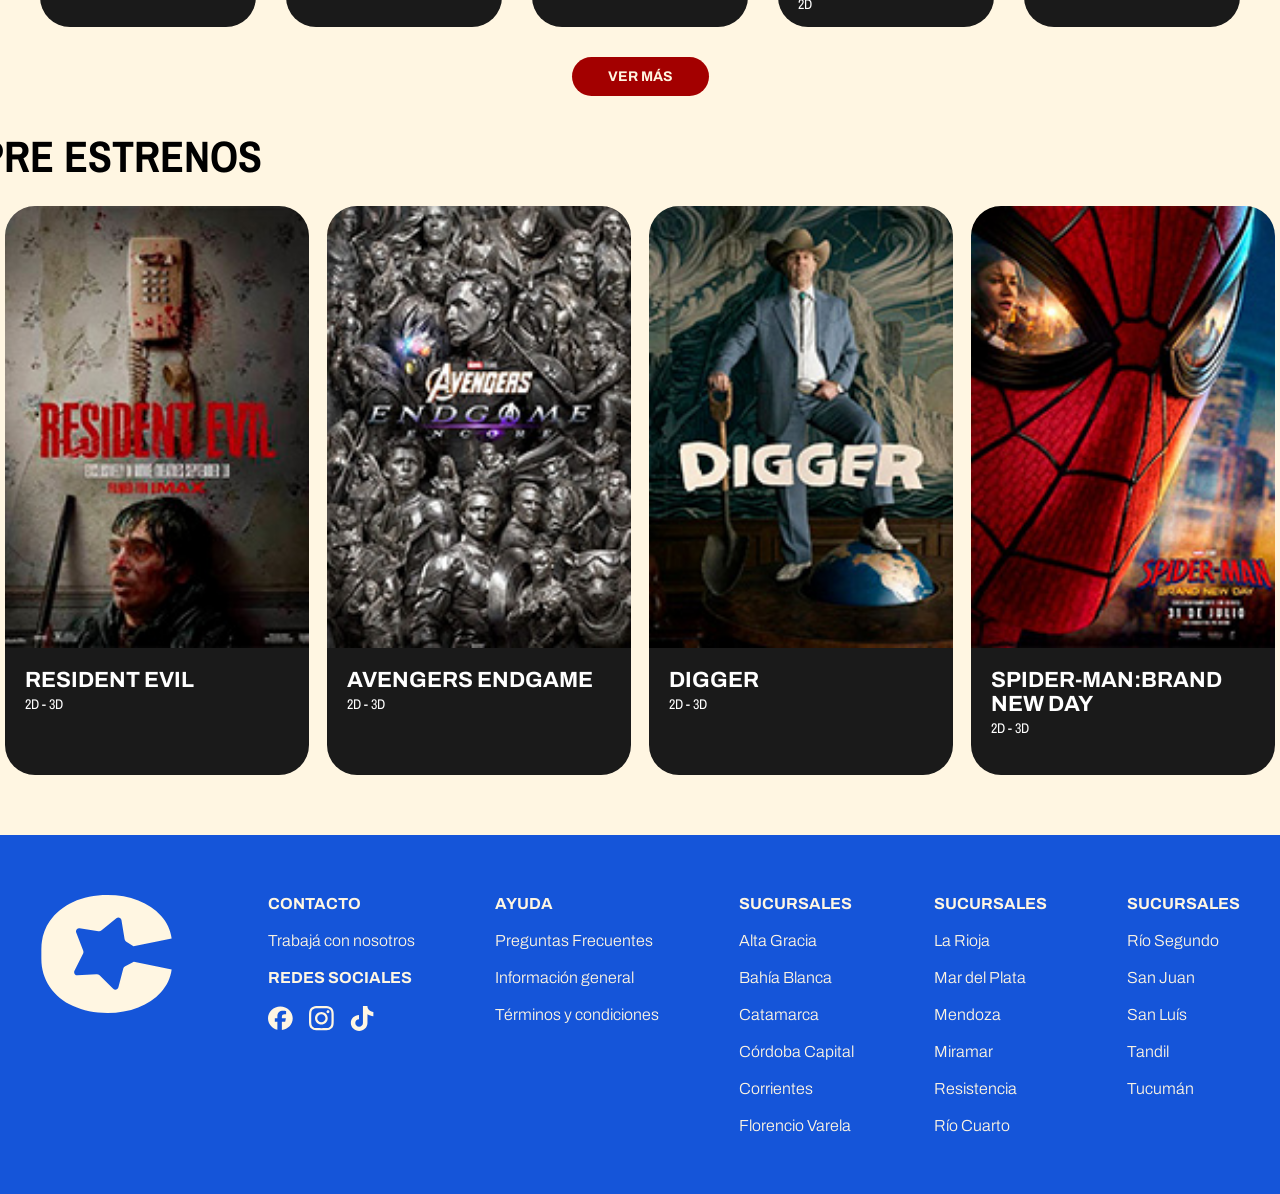
==== commit 255e18f2: "agregue los corruseles tanto el principal como el de los pre-estrenos. Tsambien tenemos un archivo n" ====
--- a/index.html
+++ b/index.html
@@ -23,56 +23,78 @@
                 <img src="img/svg/usuario.svg" alt="Iniciar sesión" width="15" height="15">
             </button>
         </nav>
-        <h1>hola</h1>
     </header>
 
     <main>
-
         <!-- INICIO DE SESIÓN -->
-
         <!-- POP-UP LOGIN -->
         <div id="popup-login" class="popup-login" popover="auto">
-
-            <button class="btn-cerrar-login" popovertarget="popup-login" popovertargetaction="hide">
-                ×
-            </button>
-
+            <button class="btn-cerrar-login" popovertarget="popup-login" popovertargetaction="hide">×</button>
             <h2>¡HOLA, QUÉ BUENO<br> VERTE POR ACÁ!</h2>
-
             <p class="subtitulo-login">Iniciá sesión para continuar</p>
-
             <form class="form-login">
-
                 <input type="text" name="usuario" placeholder="Ingrese nombre de usuario" aria-label="Nombre de usuario"
                     required>
-
                 <input type="password" name="password" placeholder="Ingrese contraseña" aria-label="Contraseña"
                     required>
-
-                <a href="#" class="olvido-password">
-                    Olvidé mi contraseña
-                </a>
-
+                <a href="#" class="olvido-password"> Olvidé mi contraseña </a>
                 <div class="botones-login">
-
-                    <button type="button" class="btn-login">
-                        INGRESAR
-                    </button>
-
-                    <button type="button" class="btn-login">
-                        REGISTRARSE
-                    </button>
-
+                    <button type="button" class="btn-login"> INGRESAR </button>
+                    <button type="button" class="btn-login">REGISTRARSE</button>
                 </div>
-
             </form>
-
         </div>
 
-        <!-- !!!!!!!!! INSERTE AQUÍ UN CARRUSEL COMO EL DE MILI CON JAVASCRIPT -->
-
-        <!-- CARTELERA -->
-
+        <!-- carrusel -->
+        <section class="carrusel-principal">
+            <button class="flecha-carrusel anterior" id="anterior" aria-label="Película anterior">&#10094;</button>
+            <div class="contenedor-carrusel">
+
+                <article class="banner activo">
+                   <img src="img/posters-carrousel-web/carrusel_avengers_doomday.jpg" alt="dr-doom" class="imagen-banner">
+                   <div class="degradado-banner"></div>
+                   <div class="contenido-banner">
+                    <p class="fecha-banner"> Preventa 28 de Septiembre </p>
+                    <h1>PREVENTA</h1>
+                    <p class="mini-texto">Reservá tu entrada en todos los formatos disponibles 2D y 3D</p>
+                    <a href="entradas.html" class="boton-banner"> Comprá tus entradas</a>
+                   </div>
+                </article>
+        
+                <article class="banner activo">
+                   <img src="img/posters-carrousel-web/carrusel_redisent_evil.jpg" alt="resident-evil" class="imagen-banner">
+                   <div class="degradado-banner"></div>
+                   <div class="contenido-banner">
+                    <p class="fecha-banner">Estreno 01 de Octubre</p>
+                    <h1>LAS PELÍCULAS QUE CAMBIARON HALLOWEEN EN UNA NOCHE DE TERROR</h1>
+                    <a href="entradas.html" class="boton-banner"> Comprá tus entradas</a>
+                   </div>
+                </article>
+                
+                <article class="banner activo">
+                   <img src="img/posters-carrousel-web/carrusel_endgame.jpg" alt="end-game" class="imagen-banner">
+                   <div class="degradado-banner"></div>
+                   <div class="contenido-banner">
+                   <p class="fecha-banner">Estreno 01 de Octubre</p>
+                   <h1>REVIVÍ LA MEJOR PELÍCULA DE SUPERHÉROES EN LA ÚLTIMA DÉCADA</h1>
+                   <a href="entradas.html" class="boton-banner"> Comprá tus entradas</a>
+                   </div>
+                </article>
+
+                <article class="banner activo">
+                   <img src="img/posters-carrousel-web/carrusel_niños.jpg" alt="niños" class="imagen-banner">
+                   <div class="degradado-banner"></div>
+                   <div class="contenido-banner">
+                   <p class="fecha-banner">Estreno 01 de Octubre</p>
+                   <h1>¡FESTEJÁ TU CUMPLE EN EL CINEMACENTER!</h1>
+                   <a href="entradas.html" class="boton-banner">Más info</a>
+                   </div>
+                </article>
+           </div>
+           <button class="flecha-carrusel siguiente" id="siguiente" aria-label="Película siguiente"> &#10095;</button>
+        </section> 
+   
+       <!-- CARTELERA -->
         <section id="cartelera">
             <div class="titulares">
                 <img src="img/svg/estrella_titulares.svg" alt="estrella-titulares" width="30" height="30">
@@ -80,11 +102,8 @@
             </div>
 
             <!-- CARTELERA - GALERÍA -->
-
             <div class="peliculas">
-
                 <!-- PRIMERA FILA -->
-
                 <article class="pelicula">
                     <img src="img/posters-cartelera-web/resident-evil_posterpreview.jpg" alt="Resident Evil" width="290"
                         height="422">
@@ -92,7 +111,6 @@
                         <h3>RESIDENT EVIL</h3>
                         <p>2D - 3D</p>
                     </div>
-
                     <!-- pop up -->
                     <div class="popup-pelicula">
                         <p>TERROR</p>
@@ -100,21 +118,15 @@
                             VER HORARIOS
                         </button>
                     </div>
-
                     <!-- ventana emergente -->
                     <div id="modal-resident-evil" class="modal-pelicula" popover="auto">
                         <div class="modal-contenedor-interno">
-
                             <!-- Botón para cerrar la ventana -->
-                            <button class="btn-cerrar" popovertarget="modal-digger" popovertargetaction="hide">
-                                X
-                            </button>
-
-                            <!-- info. película -->
+                            <button class="btn-cerrar" popovertarget="modal-digger" popovertargetaction="hide"> X </button>
+
                             <section class="modal-superior">
                                 <div class="modal-poster">
-                                    <img src="img/posters-cartelera-web/resident-evil_posterpreview.jpg"
-                                        alt="Resident Evil" width="600" height="900">
+                                    <img src="img/posters-cartelera-web/resident-evil_posterpreview.jpg"alt="Resident Evil" width="600" height="900">
                                 </div>
 
                                 <div class="modal-datos">
@@ -124,14 +136,12 @@
                                         Abrams) se ve inmerso en una carrera de acción sin descanso por la
                                         supervivencia, mientras el caos se desata a su alrededor.
                                     </p>
-
                                     <ul class="ficha-tecnica">
                                         <li><strong>FORMATO:</strong> 2D - 3D</li>
                                         <li><strong>DURACIÓN:</strong> 94 min.</li>
                                         <li><strong>GÉNERO:</strong> TERROR</li>
                                         <li><strong>DIRECTOR:</strong> Zach Cregger</li>
                                     </ul>
-
                                     <div class="modal-trailer">
                                         <iframe src="https://www.youtube.com/embed/SK7yfYeUQ2Q" width="540" height="340"
                                             title="Tráiler de Resident Evil" allowfullscreen>
@@ -143,10 +153,8 @@
                             <!-- días y horarios -->
                             <section class="modal-inferior">
                                 <h3>DÍAS, HORARIOS Y FORMATOS</h3>
-
                                 <!-- días -->
                                 <div class="selector-dias">
-
                                     <input type="checkbox" id="jueves" class="check-dia">
                                     <label for="jueves" class="btn-dia">JUEVES<br>01/10</label>
 
@@ -166,12 +174,10 @@
                                     <label for="martes" class="btn-dia">MARTES<br>06/10</label>
 
                                 </div>
-
                                 <!-- formato y horarios -->
                                 <div class="selector-horarios">
                                     <h4>2D CASTELLANO</h4>
                                     <div class="fila-horas">
-
                                         <input type="checkbox" id="hora12" class="check-hora">
                                         <label for="hora12" class="btn-hora">12.00 h</label>
 
@@ -190,7 +196,6 @@
 
                                     <h4>2D SUBTITULADA</h4>
                                     <div class="fila-horas">
-
                                         <input type="checkbox" id="hora1230" class="check-hora">
                                         <label for="hora1230" class="btn-hora">12.30 h</label>
 
@@ -208,13 +213,12 @@
 
                                     </div>
                                 </div>
-
                             </section>
+
                             <!-- botón comprá tus entradas -->
                             <a href="entradas.html" class="btn-comprar">Comprá tus entradas</a>
                         </div>
                     </div>
-
                 </article>
 
                 <article class="pelicula">
@@ -224,7 +228,6 @@
                         <h3>AVENGERS ENDGAME</h3>
                         <p>2D - 3D</p>
                     </div>
-
                     <!-- pop up -->
                     <div class="popup-pelicula">
                         <p>CIENCIA FICCIÓN</p>
@@ -232,24 +235,20 @@
                             VER HORARIOS
                         </button>
                     </div>
-
                     <!-- ventana emergente -->
                     <div id="modal-avengers-endgame" class="modal-pelicula" popover="auto">
                         <div class="modal-contenedor-interno">
-
                             <!-- Botón para cerrar la ventana -->
                             <button class="btn-cerrar" popovertarget="modal-avengers-endgame"
                                 popovertargetaction="hide">
                                 X
                             </button>
-
                             <!-- info. película -->
                             <section class="modal-superior">
                                 <div class="modal-poster">
                                     <img src="img/posters-cartelera-web/resident-evil_posterpreview.jpg"
                                         alt="Resident Evil" width="600" height="900">
                                 </div>
-
                                 <div class="modal-datos">
                                     <h2>RESIDENT EVIL</h2>
                                     <p class="sinopsis">Película basada en la saga de videojuegos de Capcom del mismo
@@ -257,14 +256,12 @@
                                         Abrams) se ve inmerso en una carrera de acción sin descanso por la
                                         supervivencia, mientras el caos se desata a su alrededor.
                                     </p>
-
                                     <ul class="ficha-tecnica">
                                         <li><strong>FORMATO:</strong> 2D - 3D</li>
                                         <li><strong>DURACIÓN:</strong> 94 min.</li>
                                         <li><strong>GÉNERO:</strong> TERROR</li>
                                         <li><strong>DIRECTOR:</strong> Zach Cregger</li>
                                     </ul>
-
                                     <div class="modal-trailer">
                                         <iframe src="https://www.youtube.com/embed/SK7yfYeUQ2Q" width="540" height="340"
                                             title="Tráiler de Resident Evil" allowfullscreen>
@@ -341,7 +338,6 @@
 
                                     </div>
                                 </div>
-
                             </section>
                             <!-- botón comprá tus entradas -->
                             <a href="entradas.html" class="btn-comprar">Comprá tus entradas</a>
@@ -355,7 +351,6 @@
                         <h3>DIGGER</h3>
                         <p>2D - 3D</p>
                     </div>
-
                     <!-- pop up -->
                     <div class="popup-pelicula">
                         <p>COMEDIA</p>
@@ -363,23 +358,16 @@
                             VER HORARIOS
                         </button>
                     </div>
-
                     <!-- ventana emergente -->
                     <div id="modal-digger" class="modal-pelicula" popover="auto">
                         <div class="modal-contenedor-interno">
-
                             <!-- Botón para cerrar la ventana -->
-                            <button class="btn-cerrar" popovertarget="modal-digger" popovertargetaction="hide">
-                                X
-                            </button>
-
+                            <button class="btn-cerrar" popovertarget="modal-digger" popovertargetaction="hide"> X </button>
                             <!-- info. película -->
                             <section class="modal-superior">
                                 <div class="modal-poster">
-                                    <img src="img/posters-cartelera-web/resident-evil_posterpreview.jpg"
-                                        alt="Resident Evil" width="600" height="900">
-                                </div>
-
+                                    <img src="img/posters-cartelera-web/resident-evil_posterpreview.jpg"alt="Resident Evil" width="600" height="900">
+                                </div>
                                 <div class="modal-datos">
                                     <h2>RESIDENT EVIL</h2>
                                     <p class="sinopsis">Película basada en la saga de videojuegos de Capcom del mismo
@@ -387,14 +375,12 @@
                                         Abrams) se ve inmerso en una carrera de acción sin descanso por la
                                         supervivencia, mientras el caos se desata a su alrededor.
                                     </p>
-
                                     <ul class="ficha-tecnica">
                                         <li><strong>FORMATO:</strong> 2D - 3D</li>
                                         <li><strong>DURACIÓN:</strong> 94 min.</li>
                                         <li><strong>GÉNERO:</strong> TERROR</li>
                                         <li><strong>DIRECTOR:</strong> Zach Cregger</li>
                                     </ul>
-
                                     <div class="modal-trailer">
                                         <iframe src="https://www.youtube.com/embed/SK7yfYeUQ2Q" width="540" height="340"
                                             title="Tráiler de Resident Evil" allowfullscreen>
@@ -402,14 +388,11 @@
                                     </div>
                                 </div>
                             </section>
-
                             <!-- días y horarios -->
                             <section class="modal-inferior">
                                 <h3>DÍAS, HORARIOS Y FORMATOS</h3>
-
                                 <!-- días -->
                                 <div class="selector-dias">
-
                                     <input type="checkbox" id="jueves" class="check-dia">
                                     <label for="jueves" class="btn-dia">JUEVES<br>01/10</label>
 
@@ -434,7 +417,6 @@
                                 <div class="selector-horarios">
                                     <h4>2D CASTELLANO</h4>
                                     <div class="fila-horas">
-
                                         <input type="checkbox" id="hora12" class="check-hora">
                                         <label for="hora12" class="btn-hora">12.00 h</label>
 
@@ -468,17 +450,14 @@
 
                                         <input type="checkbox" id="hora20" class="check-hora">
                                         <label for="hora20" class="btn-hora">20.00 h</label>
-
-                                    </div>
-                                </div>
-
+                                    </div>
+                                </div>
                             </section>
                             <!-- botón comprá tus entradas -->
                             <a href="entradas.html" class="btn-comprar">Comprá tus entradas</a>
                         </div>
                     </div>
                 </article>
-
                 <article class="pelicula">
                     <img src="img/posters-cartelera-web/spiderman-un-nuevo-dia-posterpreview.jpg" alt="Spiderman">
                     <div class="info-pelicula" width="290" height="422">
@@ -637,20 +616,15 @@
                         <h3>LA ODISEA</h3>
                         <p>2D - 3D</p>
                     </div>
-
                     <!-- pop up -->
                     <div class="popup-pelicula">
                         <p>ACCIÓN</p>
                         <a href="horarios.html" class="btn-horarios">VER HORARIOS</a>
                         <!-- acá, para no hacer 234892 html se puede hacer lo de las ventanas emergentes, pero no sé, por ahora quedará así. -->
-
-                    </div>
-
-                </article>
-
+                    </div>
+                </article>
                 <article class="pelicula">
-                    <img src="img/posters-cartelera-web/el-corazon-de-la-bestia_posterpreview.jpg"
-                        alt="El corazón de la bestia" width="290" height="422">
+                    <img src="img/posters-cartelera-web/el-corazon-de-la-bestia_posterpreview.jpg" alt="El corazón de la bestia" width="290" height="422">
                     <div class="info-pelicula">
                         <h3>EL CORAZÓN DE LA BESTIA</h3>
                         <p>2D - 3D</p>
@@ -885,8 +859,15 @@
                 <h2>PRE ESTRENOS</h2>
             </div>
 
-            <!-- !!!!!!!!! INSERTE AQUÍ UN CARRUSEL COMO EL DE MILI CON JAVASCRIPT -->
-
+            <!-- carrusel de tarjetas -->
+            <div class="preestrenos-carrusel">
+                <button class="flecha-preestrenos anterior-preestrenos" id="preestrenos-anterior" aria-label="Películas anteriores">&#10094;</button>
+                <div class="preestrenos-ventana">
+                    <div class="preestrenos-pista" id="preestrenos-pista">
+                    </div>
+                </div>
+                <button class="flecha-preestrenos siguiente-preestrenos" id="preestrenos-siguiente" aria-label="Películas siguientes">&#10095;</button>
+            </div>
         </section>
     </main>
 
@@ -953,5 +934,5 @@
     </footer>
 
 </body>
-
+<script src="interacciones.js"></script>
 </html>
--- a/estilos.css
+++ b/estilos.css
@@ -205,7 +205,10 @@
 /* -------------------- */
 
 main {
-    margin: 40px;
+    width: 100%;
+    margin: 0;
+    padding: 40px;
+    box-sizing: border-box;
     display: flex;
     flex-direction: column;
     align-items: center;
@@ -229,16 +232,20 @@
 /* --- CARTELERA --- */
 
 .cartelera {
-    padding: 30px;
+    width: 100%;
+    padding: 0px;
+    box-sizing: border-box;
 }
 
 /* cada tarjeta de pelis */
 
 .peliculas {
     display: grid;
-    grid-template-columns: repeat(5, 1fr);
+    grid-template-columns: repeat(5, minmax(0, 1fr));
     gap: 30px;
-    max-width: 1570px;
+    width: 100%;
+    max-width: 1400px;
+    margin: 0 auto;
 }
 
 .pelicula {
@@ -246,17 +253,18 @@
     flex-direction: column;
     position: relative;
     overflow: hidden;
-
     border-radius: 30px;
-    width: 290px;
+    width: 100%;
+    min-width: 0;
     height: 100%;
 }
 
 .pelicula img {
+    display: block;
+    width: 100%;
+    height: auto;
     object-fit: cover;
-    display: block;
-}
-
+}
 /* info pelis */
 
 .info-pelicula {
@@ -291,8 +299,8 @@
     position: absolute;
     top: 0;
     left: 0;
-    width: 290px;
-    height: 422px;
+    width: 100%;
+    height: 100%;
 
     display: flex;
     flex-direction: column;
@@ -302,12 +310,12 @@
     padding: 30px;
     box-sizing: border-box;
 
-    background: linear-gradient(transparent,
-            rgba(0, 0, 0, 0.95));
+    background: linear-gradient(transparent, rgba(0, 0, 0, 0.95));
 
     opacity: 0;
     transition: opacity 0.3s ease;
 }
+
 
 .popup-pelicula p {
     color: var(--blanco);
@@ -821,4 +829,211 @@
 .boton-volver:hover,
 .boton-continuar:hover {
     background-color: #1555D9;
+}
+
+/* -------------------------------- */
+/* --- CARRUSEL PRINCIPAL --- */
+/* -------------------------------- */
+
+.carrusel-principal {
+    display: flex;
+    align-items: center;
+    justify-content: center;
+    gap: 20px;
+    width: 100%;
+    max-width: 1400px;
+    margin: 20px auto 40px;
+}
+/* CONTENEDOR DE LOS BANNERS */
+.contenedor-carrusel {
+    position: relative;
+    width: 100%;
+    height: 420px;
+    overflow: hidden;
+    border-radius: 20px;
+}
+/* CADA BANNER */
+.banner {
+    display: none;
+    position: absolute;
+    inset: 0;
+    width: 100%;
+    height: 100%;
+    overflow: hidden;
+}
+.banner.activo {
+    display: block;
+}
+/* IMAGEN DE FONDO */
+.imagen-banner {
+    position: absolute;
+    top: 0;
+    right: 0;
+    width: 55%;
+    height: 100%;
+    object-fit: cover;
+    object-position: center;
+    z-index: 1;
+}
+
+/*  NEGRO */
+.degradado-banner {
+    position: absolute;
+    inset: 0;
+    background: linear-gradient(
+        90deg,
+        #000000 0%,
+        #000000 40%,
+        rgba(0, 0, 0, 0.886) 48%,
+        transparent 75%
+    );
+    z-index: 2;
+}
+
+
+/* CONTENIDO DEL TEXTO */
+
+.contenido-banner {
+    z-index: 3;
+    width: 50%;
+}
+/* TEXTO Y BOTÓN */
+.contenido-banner {
+    position: absolute;
+    z-index: 2;
+    display: flex;
+    flex-direction: column;
+    justify-content: center;
+    align-items: flex-start;
+    width: 48%;
+    height: 100%;
+    padding: 40px 50px;
+    box-sizing: border-box;
+    color: var(--blanco);
+}
+.fecha-banner {
+    font-size: 16px;
+    margin-bottom: 30px;
+}
+.contenido-banner h1 {
+    font-family: 'Archivo Narrow', sans-serif;
+    font-size: 48px;
+    font-weight: 700;
+    line-height: 0.98;
+    margin-bottom: 1px;
+}
+.mini-texto{
+    margin-bottom: 20px;
+}
+.boton-banner {
+    display: inline-block;
+    padding: 12px 25px;
+    background-color: var(--azul);
+    color: var(--blanco);
+    border-radius: 30px;
+    font-size: 16px;
+    font-weight: 600;
+    transition: background-color 0.3s ease;
+}
+
+
+.boton-banner:hover {
+    background-color: var(--azul);
+}
+/* FLECHAS EXTERNAS */
+.flecha-carrusel {
+    display: flex;
+    align-items: center;
+    justify-content: center;
+    flex-shrink: 0;
+    width: 45px;
+    height: 45px;
+    border: none;
+    border-radius: 50%;
+    background-color: var(--blanco);
+    color: var(--negro);
+    font-size: 22px;
+    cursor: pointer;
+    transition: background-color 0.3s ease, color 0.3s ease;
+}
+.flecha-carrusel:hover {
+    background-color: var(--rojo);
+    color: var(--blanco);
+}
+/* ADAPTACIÓN A CELULARES */
+
+/* CARRUSEL PRE ESTRENOS */
+
+.preestrenos-carrusel {
+    display: flex;
+    align-items: center;
+    justify-content: center;
+    gap: 20px;
+    width: 100%;
+    max-width: 1400px;
+    margin: 20px auto;
+}
+
+.preestrenos-ventana {
+    width: 100%;
+    overflow: hidden;
+}
+
+.preestrenos-pista {
+    display: flex;
+    gap: 18px;
+    transition: transform 0.4s ease;
+}
+
+
+/* TARJETAS */
+.preestrenos-pista .pelicula {
+    flex: 0 0 calc((100% - 54px) / 4);
+    width: auto;
+    min-width: 0;
+    height: auto;
+}
+/* POP-UP DE LAS TARJETAS */
+.preestrenos-pista .popup-pelicula {
+    width: 100%;
+    height: 100%;
+}
+/* FLECHAS */
+.flecha-preestrenos {
+    display: flex;
+    align-items: center;
+    justify-content: center;
+    flex-shrink: 0;
+    width: 45px;
+    height: 45px;
+    border: none;
+    border-radius: 50%;
+    background-color: var(--blanco);
+    color: var(--negro);
+    font-size: 22px;
+    cursor: pointer;
+    transition: background-color 0.3s ease, color 0.3s ease;
+}
+.flecha-preestrenos:hover {
+    background-color: var(--rojo);
+    color: var(--blanco);
+}
+/* PUNTITOS */
+.preestrenos-puntos {
+    display: flex;
+    justify-content: center;
+    gap: 12px;
+    margin: 20px 0 40px;
+}
+.punto-preestreno {
+    width: 9px;
+    height: 9px;
+    padding: 0;
+    border: none;
+    border-radius: 50%;
+    background-color: var(--negro);
+    cursor: pointer;
+}
+.punto-preestreno.activo {
+    background-color: var(--rojo);
 }
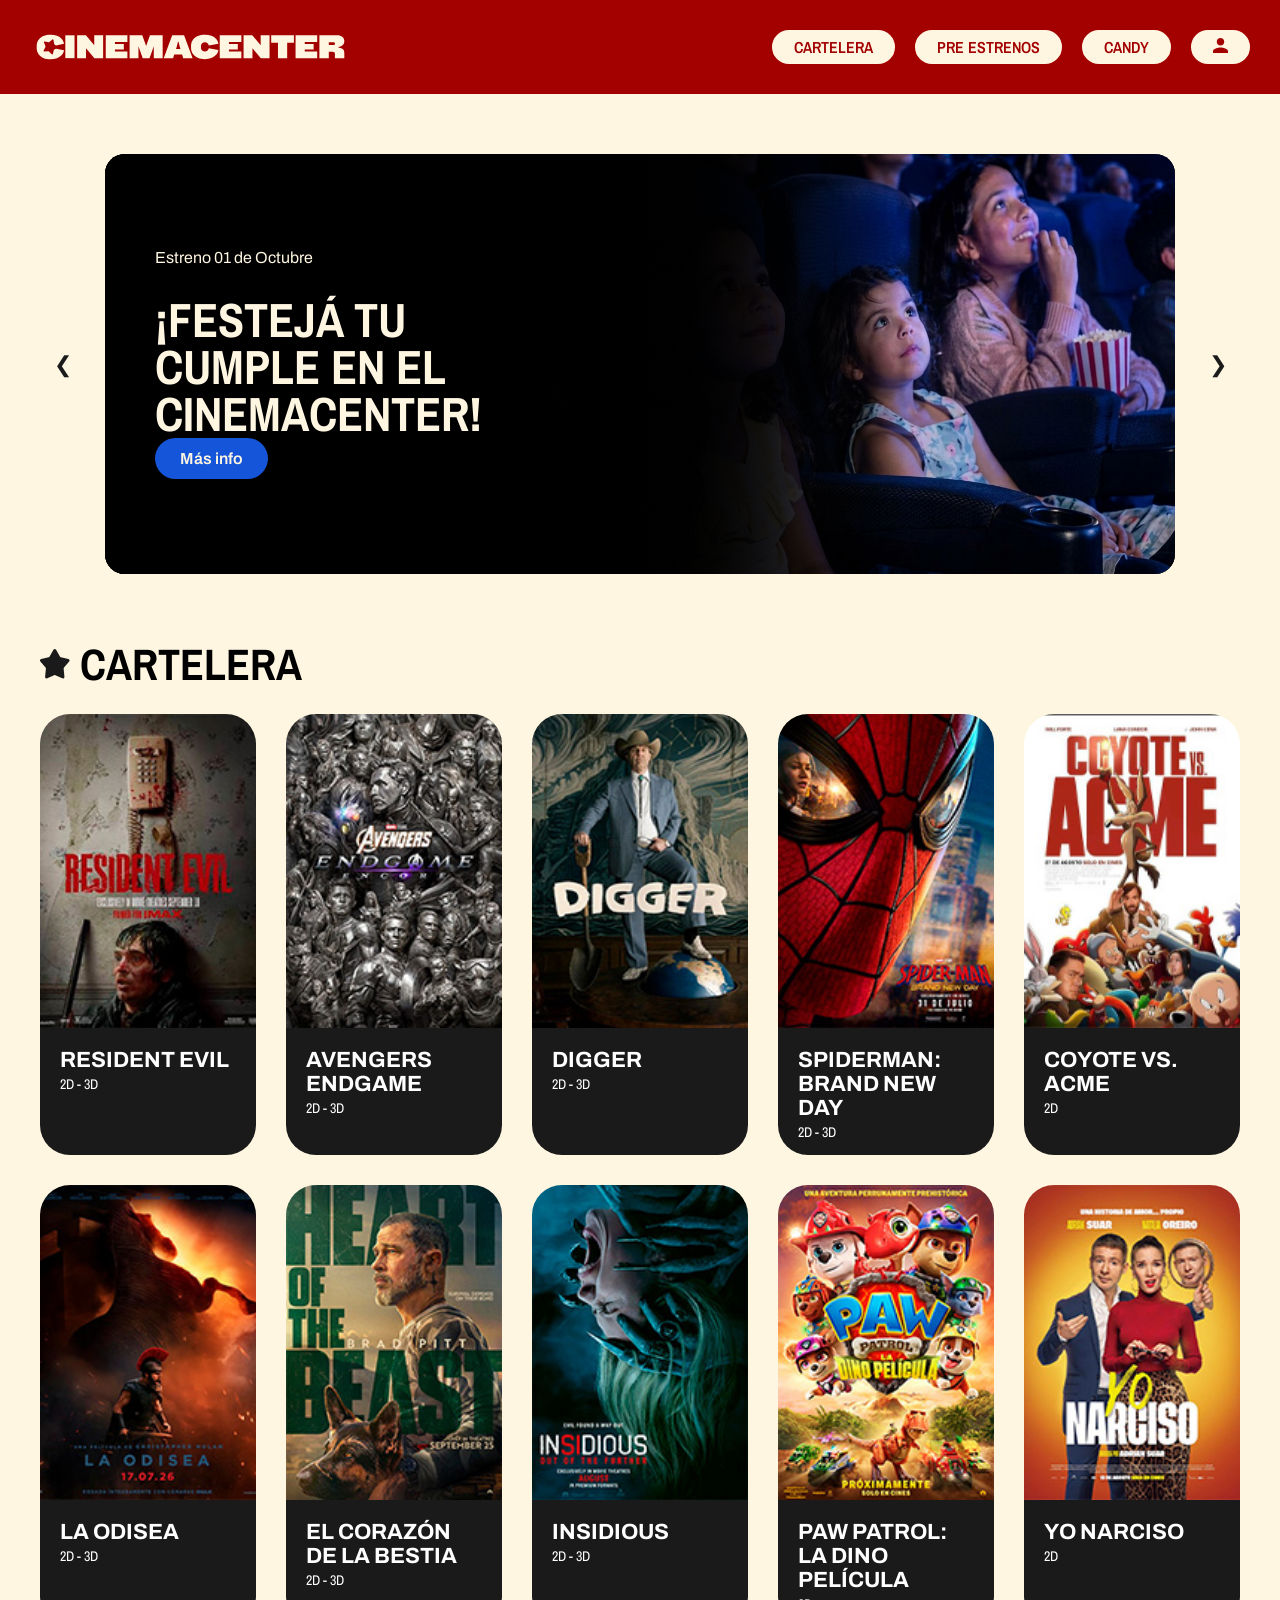
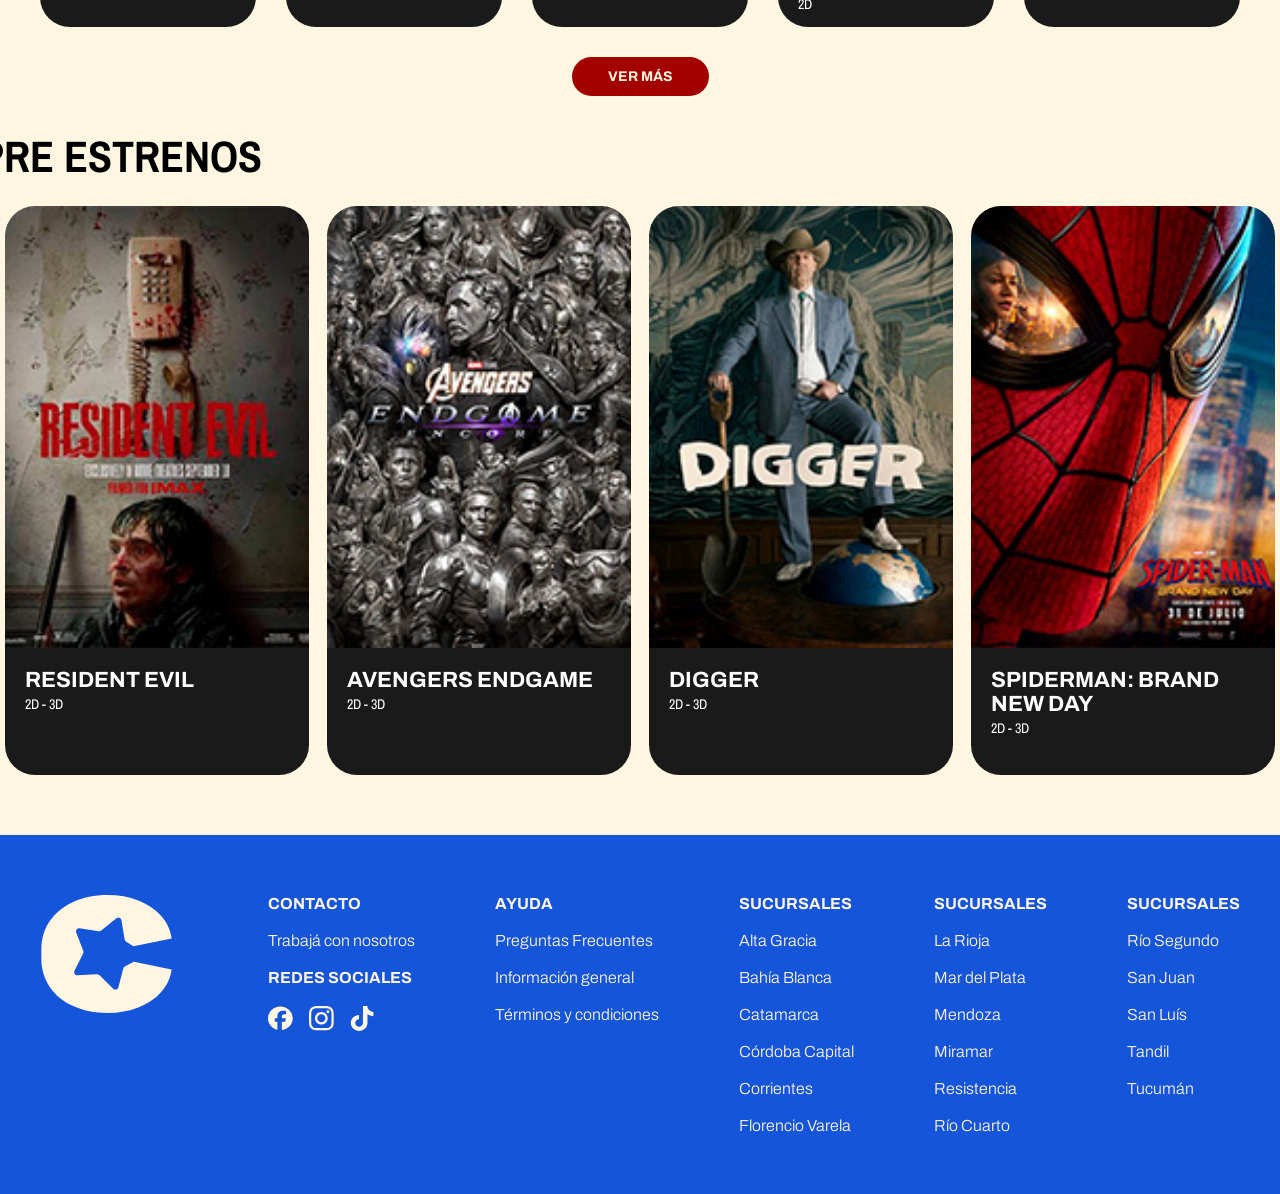
==== commit 0f483ae3: "listas las ventanas emerg" ====
--- a/index.html
+++ b/index.html
@@ -27,7 +27,6 @@
 
     <main>
         <!-- INICIO DE SESIÓN -->
-        <!-- POP-UP LOGIN -->
         <div id="popup-login" class="popup-login" popover="auto">
             <button class="btn-cerrar-login" popovertarget="popup-login" popovertargetaction="hide">×</button>
             <h2>¡HOLA, QUÉ BUENO<br> VERTE POR ACÁ!</h2>
@@ -51,50 +50,52 @@
             <div class="contenedor-carrusel">
 
                 <article class="banner activo">
-                   <img src="img/posters-carrousel-web/carrusel_avengers_doomday.jpg" alt="dr-doom" class="imagen-banner">
-                   <div class="degradado-banner"></div>
-                   <div class="contenido-banner">
-                    <p class="fecha-banner"> Preventa 28 de Septiembre </p>
-                    <h1>PREVENTA</h1>
-                    <p class="mini-texto">Reservá tu entrada en todos los formatos disponibles 2D y 3D</p>
-                    <a href="entradas.html" class="boton-banner"> Comprá tus entradas</a>
-                   </div>
+                    <img src="img/posters-carrousel-web/carrusel_avengers_doomday.jpg" alt="dr-doom"
+                        class="imagen-banner">
+                    <div class="degradado-banner"></div>
+                    <div class="contenido-banner">
+                        <p class="fecha-banner"> Preventa 28 de Septiembre </p>
+                        <h1>PREVENTA</h1>
+                        <p class="mini-texto">Reservá tu entrada en todos los formatos disponibles 2D y 3D</p>
+                        <a href="entradas.html" class="boton-banner"> Comprá tus entradas</a>
+                    </div>
                 </article>
-        
+
                 <article class="banner activo">
-                   <img src="img/posters-carrousel-web/carrusel_redisent_evil.jpg" alt="resident-evil" class="imagen-banner">
-                   <div class="degradado-banner"></div>
-                   <div class="contenido-banner">
-                    <p class="fecha-banner">Estreno 01 de Octubre</p>
-                    <h1>LAS PELÍCULAS QUE CAMBIARON HALLOWEEN EN UNA NOCHE DE TERROR</h1>
-                    <a href="entradas.html" class="boton-banner"> Comprá tus entradas</a>
-                   </div>
+                    <img src="img/posters-carrousel-web/carrusel_redisent_evil.jpg" alt="resident-evil"
+                        class="imagen-banner">
+                    <div class="degradado-banner"></div>
+                    <div class="contenido-banner">
+                        <p class="fecha-banner">Estreno 01 de Octubre</p>
+                        <h1>LAS PELÍCULAS QUE CAMBIARON HALLOWEEN EN UNA NOCHE DE TERROR</h1>
+                        <a href="entradas.html" class="boton-banner"> Comprá tus entradas</a>
+                    </div>
                 </article>
-                
+
                 <article class="banner activo">
-                   <img src="img/posters-carrousel-web/carrusel_endgame.jpg" alt="end-game" class="imagen-banner">
-                   <div class="degradado-banner"></div>
-                   <div class="contenido-banner">
-                   <p class="fecha-banner">Estreno 01 de Octubre</p>
-                   <h1>REVIVÍ LA MEJOR PELÍCULA DE SUPERHÉROES EN LA ÚLTIMA DÉCADA</h1>
-                   <a href="entradas.html" class="boton-banner"> Comprá tus entradas</a>
-                   </div>
+                    <img src="img/posters-carrousel-web/carrusel_endgame.jpg" alt="end-game" class="imagen-banner">
+                    <div class="degradado-banner"></div>
+                    <div class="contenido-banner">
+                        <p class="fecha-banner">Estreno 01 de Octubre</p>
+                        <h1>REVIVÍ LA MEJOR PELÍCULA DE SUPERHÉROES EN LA ÚLTIMA DÉCADA</h1>
+                        <a href="entradas.html" class="boton-banner"> Comprá tus entradas</a>
+                    </div>
                 </article>
 
                 <article class="banner activo">
-                   <img src="img/posters-carrousel-web/carrusel_niños.jpg" alt="niños" class="imagen-banner">
-                   <div class="degradado-banner"></div>
-                   <div class="contenido-banner">
-                   <p class="fecha-banner">Estreno 01 de Octubre</p>
-                   <h1>¡FESTEJÁ TU CUMPLE EN EL CINEMACENTER!</h1>
-                   <a href="entradas.html" class="boton-banner">Más info</a>
-                   </div>
+                    <img src="img/posters-carrousel-web/carrusel_niños.jpg" alt="niños" class="imagen-banner">
+                    <div class="degradado-banner"></div>
+                    <div class="contenido-banner">
+                        <p class="fecha-banner">Estreno 01 de Octubre</p>
+                        <h1>¡FESTEJÁ TU CUMPLE EN EL CINEMACENTER!</h1>
+                        <a href="entradas.html" class="boton-banner">Más info</a>
+                    </div>
                 </article>
-           </div>
-           <button class="flecha-carrusel siguiente" id="siguiente" aria-label="Película siguiente"> &#10095;</button>
-        </section> 
-   
-       <!-- CARTELERA -->
+            </div>
+            <button class="flecha-carrusel siguiente" id="siguiente" aria-label="Película siguiente"> &#10095;</button>
+        </section>
+
+        <!-- CARTELERA -->
         <section id="cartelera">
             <div class="titulares">
                 <img src="img/svg/estrella_titulares.svg" alt="estrella-titulares" width="30" height="30">
@@ -118,15 +119,17 @@
                             VER HORARIOS
                         </button>
                     </div>
-                    <!-- ventana emergente -->
+                    <!-- VENTANA EMERGENTE -->
                     <div id="modal-resident-evil" class="modal-pelicula" popover="auto">
                         <div class="modal-contenedor-interno">
-                            <!-- Botón para cerrar la ventana -->
-                            <button class="btn-cerrar" popovertarget="modal-digger" popovertargetaction="hide"> X </button>
+
+                            <button class="btn-cerrar" popovertarget="modal-resident-evil" popovertargetaction="hide"> X
+                            </button>
 
                             <section class="modal-superior">
                                 <div class="modal-poster">
-                                    <img src="img/posters-cartelera-web/resident-evil_posterpreview.jpg"alt="Resident Evil" width="600" height="900">
+                                    <img src="img/posters-cartelera-web/resident-evil_posterpreview.jpg"
+                                        alt="Resident Evil" width="600" height="900">
                                 </div>
 
                                 <div class="modal-datos">
@@ -235,10 +238,10 @@
                             VER HORARIOS
                         </button>
                     </div>
-                    <!-- ventana emergente -->
+                    <!-- VENTANA EMERGENTE -->
                     <div id="modal-avengers-endgame" class="modal-pelicula" popover="auto">
                         <div class="modal-contenedor-interno">
-                            <!-- Botón para cerrar la ventana -->
+
                             <button class="btn-cerrar" popovertarget="modal-avengers-endgame"
                                 popovertargetaction="hide">
                                 X
@@ -246,25 +249,24 @@
                             <!-- info. película -->
                             <section class="modal-superior">
                                 <div class="modal-poster">
-                                    <img src="img/posters-cartelera-web/resident-evil_posterpreview.jpg"
-                                        alt="Resident Evil" width="600" height="900">
+                                    <img src="img/posters-cartelera-vent-emerg/avengers-endgame.jpg"
+                                        alt="Avengers Endgame" width="600" height="900">
                                 </div>
                                 <div class="modal-datos">
-                                    <h2>RESIDENT EVIL</h2>
-                                    <p class="sinopsis">Película basada en la saga de videojuegos de Capcom del mismo
-                                        nombre. En una reinvención totalmente nueva, el mensajero médico Bryan (Austin
-                                        Abrams) se ve inmerso en una carrera de acción sin descanso por la
-                                        supervivencia, mientras el caos se desata a su alrededor.
+                                    <h2>AVENGERS ENDGAME</h2>
+                                    <p class="sinopsis">Los Vengadores sobrevivientes unen fuerzas en un último intento
+                                        desesperado por revertir el daño causado por Thanos y restaurar el equilibrio
+                                        del universo.
                                     </p>
                                     <ul class="ficha-tecnica">
                                         <li><strong>FORMATO:</strong> 2D - 3D</li>
-                                        <li><strong>DURACIÓN:</strong> 94 min.</li>
-                                        <li><strong>GÉNERO:</strong> TERROR</li>
-                                        <li><strong>DIRECTOR:</strong> Zach Cregger</li>
+                                        <li><strong>DURACIÓN:</strong> 181 min.</li>
+                                        <li><strong>GÉNERO:</strong> CIENCIA FICCIÓN</li>
+                                        <li><strong>DIRECTOR:</strong> Anthony y Joe Russo</li>
                                     </ul>
                                     <div class="modal-trailer">
-                                        <iframe src="https://www.youtube.com/embed/SK7yfYeUQ2Q" width="540" height="340"
-                                            title="Tráiler de Resident Evil" allowfullscreen>
+                                        <iframe src="https://www.youtube.com/embed/u7QErIFCc7k" width="540" height="340"
+                                            title="Tráiler de Avengers Endgame" allowfullscreen>
                                         </iframe>
                                     </div>
                                 </div>
@@ -354,7 +356,7 @@
                     <!-- pop up -->
                     <div class="popup-pelicula">
                         <p>COMEDIA</p>
-                        <button type="button" class="btn-horarios" popovertarget="modal-resident-evil">
+                        <button type="button" class="btn-horarios" popovertarget="modal-digger">
                             VER HORARIOS
                         </button>
                     </div>
@@ -362,24 +364,24 @@
                     <div id="modal-digger" class="modal-pelicula" popover="auto">
                         <div class="modal-contenedor-interno">
                             <!-- Botón para cerrar la ventana -->
-                            <button class="btn-cerrar" popovertarget="modal-digger" popovertargetaction="hide"> X </button>
+                            <button class="btn-cerrar" popovertarget="modal-digger" popovertargetaction="hide"> X
+                            </button>
                             <!-- info. película -->
                             <section class="modal-superior">
                                 <div class="modal-poster">
-                                    <img src="img/posters-cartelera-web/resident-evil_posterpreview.jpg"alt="Resident Evil" width="600" height="900">
+                                    <img src="img/posters-cartelera-vent-emerg/digger.jpg" alt="Digger" width="600"
+                                        height="900">
                                 </div>
                                 <div class="modal-datos">
-                                    <h2>RESIDENT EVIL</h2>
-                                    <p class="sinopsis">Película basada en la saga de videojuegos de Capcom del mismo
-                                        nombre. En una reinvención totalmente nueva, el mensajero médico Bryan (Austin
-                                        Abrams) se ve inmerso en una carrera de acción sin descanso por la
-                                        supervivencia, mientras el caos se desata a su alrededor.
+                                    <h2>DIGGER</h2>
+                                    <p class="sinopsis">El hombre más poderoso del mundo comete un error catastrófico
+                                        que lo obliga a replantearse todo su imperio y enfrentarse a las consecuencias.
                                     </p>
                                     <ul class="ficha-tecnica">
                                         <li><strong>FORMATO:</strong> 2D - 3D</li>
-                                        <li><strong>DURACIÓN:</strong> 94 min.</li>
-                                        <li><strong>GÉNERO:</strong> TERROR</li>
-                                        <li><strong>DIRECTOR:</strong> Zach Cregger</li>
+                                        <li><strong>DURACIÓN:</strong> 128 min.</li>
+                                        <li><strong>GÉNERO:</strong> COMEDIA</li>
+                                        <li><strong>DIRECTOR:</strong> Alejandro González Iñárritu</li>
                                     </ul>
                                     <div class="modal-trailer">
                                         <iframe src="https://www.youtube.com/embed/SK7yfYeUQ2Q" width="540" height="340"
@@ -458,10 +460,11 @@
                         </div>
                     </div>
                 </article>
+
                 <article class="pelicula">
                     <img src="img/posters-cartelera-web/spiderman-un-nuevo-dia-posterpreview.jpg" alt="Spiderman">
                     <div class="info-pelicula" width="290" height="422">
-                        <h3>SPIDER-MAN:BRAND NEW DAY</h3>
+                        <h3>SPIDERMAN: BRAND NEW DAY</h3>
                         <p>2D - 3D</p>
                     </div>
 
@@ -472,6 +475,107 @@
                             VER HORARIOS
                         </button>
 
+                        <!-- ventana emergente -->
+                        <div id="modal-spiderman" class="modal-pelicula" popover="auto">
+                            <div class="modal-contenedor-interno">
+                                <!-- Botón para cerrar la ventana -->
+                                <button class="btn-cerrar" popovertarget="modal-spiderman" popovertargetaction="hide"> X
+                                </button>
+                                <!-- info. película -->
+                                <section class="modal-superior">
+                                    <div class="modal-poster">
+                                        <img src="img/posters-cartelera-vent-emerg/spiderman-un-nuevo-dia.jpg"
+                                            alt="Spiderman" width="600" height="900">
+                                    </div>
+                                    <div class="modal-datos">
+                                        <h2>SPIDERMAN UN NUEVO DÍA</h2>
+                                        <!-- esto por alguna razon agarra el estilo de "popup-pelicula p, y se ve blanco, ni idea"-->
+                                        <p class="sinopsis">Tras un evento que altera la realidad, Peter Parker debe
+                                            enfrentar nuevos villanos y rehacer su vida desde cero en las calles de
+                                            Nueva York.
+                                        </p>
+                                        <ul class="ficha-tecnica">
+                                            <li><strong>FORMATO:</strong> 2D - 3D</li>
+                                            <li><strong>DURACIÓN:</strong> 135 min.</li>
+                                            <li><strong>GÉNERO:</strong> CIENCIA FICCIÓN</li>
+                                            <li><strong>DIRECTOR:</strong> Jon Watts</li>
+                                        </ul>
+                                        <div class="modal-trailer">
+                                            <iframe src="https://www.youtube.com/embed/pqLSLoDkZWE" width="540"
+                                                height="340" title="Tráiler de Spiderman" allowfullscreen>
+                                            </iframe>
+                                        </div>
+                                    </div>
+                                </section>
+                                <!-- días y horarios -->
+                                <section class="modal-inferior">
+                                    <h3>DÍAS, HORARIOS Y FORMATOS</h3>
+                                    <!-- días -->
+                                    <div class="selector-dias">
+                                        <input type="checkbox" id="jueves" class="check-dia">
+                                        <label for="jueves" class="btn-dia">JUEVES<br>01/10</label>
+
+                                        <input type="checkbox" id="viernes" class="check-dia">
+                                        <label for="viernes" class="btn-dia">VIERNES<br>02/10</label>
+
+                                        <input type="checkbox" id="sabado" class="check-dia">
+                                        <label for="sabado" class="btn-dia">SÁBADO<br>03/10</label>
+
+                                        <input type="checkbox" id="domingo" class="check-dia">
+                                        <label for="domingo" class="btn-dia">DOMINGO<br>04/10</label>
+
+                                        <input type="checkbox" id="lunes" class="check-dia">
+                                        <label for="lunes" class="btn-dia">LUNES<br>05/10</label>
+
+                                        <input type="checkbox" id="martes" class="check-dia">
+                                        <label for="martes" class="btn-dia">MARTES<br>06/10</label>
+
+                                    </div>
+
+                                    <!-- formato y horarios -->
+                                    <div class="selector-horarios">
+                                        <h4>2D CASTELLANO</h4>
+                                        <div class="fila-horas">
+                                            <input type="checkbox" id="hora12" class="check-hora">
+                                            <label for="hora12" class="btn-hora">12.00 h</label>
+
+                                            <input type="checkbox" id="hora1430" class="check-hora">
+                                            <label for="hora1430" class="btn-hora">14.30 h</label>
+
+                                            <input type="checkbox" id="hora16" class="check-hora">
+                                            <label for="hora16" class="btn-hora">16.00 h</label>
+
+                                            <input type="checkbox" id="hora18" class="check-hora">
+                                            <label for="hora18" class="btn-hora">18.00 h</label>
+
+                                            <input type="checkbox" id="hora2030" class="check-hora">
+                                            <label for="hora2030" class="btn-hora">20.30 h</label>
+                                        </div>
+
+                                        <h4>2D SUBTITULADA</h4>
+                                        <div class="fila-horas">
+
+                                            <input type="checkbox" id="hora1230" class="check-hora">
+                                            <label for="hora1230" class="btn-hora">12.30 h</label>
+
+                                            <input type="checkbox" id="hora15" class="check-hora">
+                                            <label for="hora15" class="btn-hora">15.00 h</label>
+
+                                            <input type="checkbox" id="hora1615" class="check-hora">
+                                            <label for="hora1615" class="btn-hora">16.15 h</label>
+
+                                            <input type="checkbox" id="hora1830" class="check-hora">
+                                            <label for="hora1830" class="btn-hora">18.30 h</label>
+
+                                            <input type="checkbox" id="hora20" class="check-hora">
+                                            <label for="hora20" class="btn-hora">20.00 h</label>
+                                        </div>
+                                    </div>
+                                </section>
+                                <!-- botón comprá tus entradas -->
+                                <a href="entradas.html" class="btn-comprar">Comprá tus entradas</a>
+                            </div>
+                        </div>
 
                 </article>
 
@@ -502,7 +606,7 @@
                             <!-- info. película -->
                             <section class="modal-superior">
                                 <div class="modal-poster">
-                                    <img src="img/posters-cartelera-web/coyote-vs-acme.jpg" alt="Coyote vs Acme"
+                                    <img src="img/posters-cartelera-vent-emerg/coyote-vs-acme.jpg" alt="Coyote vs Acme"
                                         width="600" height="900">
                                 </div>
 
@@ -524,8 +628,8 @@
                                     </ul>
 
                                     <div class="modal-trailer">
-                                        <iframe src="https://www.youtube.com/embed/SK7yfYeUQ2Q" width="540" height="340"
-                                            title="Tráiler de Resident Evil" allowfullscreen>
+                                        <iframe src="https://www.youtube.com/embed/Yj-Nm47IW9k" width="540" height="340"
+                                            title="Tráiler de Coyote VS Acme" allowfullscreen>
                                         </iframe>
                                     </div>
                                 </div>
@@ -619,12 +723,116 @@
                     <!-- pop up -->
                     <div class="popup-pelicula">
                         <p>ACCIÓN</p>
-                        <a href="horarios.html" class="btn-horarios">VER HORARIOS</a>
-                        <!-- acá, para no hacer 234892 html se puede hacer lo de las ventanas emergentes, pero no sé, por ahora quedará así. -->
-                    </div>
+                        <button type="button" class="btn-horarios" popovertarget="modal-la-odisea">
+                            VER HORARIOS
+                        </button>
+                    </div>
+
+                    <!-- ventana emergente -->
+                    <div id="modal-la-odisea" class="modal-pelicula" popover="auto">
+                        <div class="modal-contenedor-interno">
+                            <!-- Botón para cerrar la ventana -->
+                            <button class="btn-cerrar" popovertarget="modal-la-odisea" popovertargetaction="hide"> X
+                            </button>
+                            <!-- info. película -->
+                            <section class="modal-superior">
+                                <div class="modal-poster">
+                                    <img src="img/posters-cartelera-vent-emerg/la-odisea.jpg" alt="La Odisea"
+                                        width="600" height="900">
+                                </div>
+                                <div class="modal-datos">
+                                    <h2>LA ODISEA</h2>
+                                    <p class="sinopsis">Una épica aventura que sigue a un valiente héroe en su largo y
+                                        peligroso viaje de regreso a casa tras años de guerra y exilio.
+                                    </p>
+                                    <ul class="ficha-tecnica">
+                                        <li><strong>FORMATO:</strong> 2D - 3D</li>
+                                        <li><strong>DURACIÓN:</strong> 142 min.</li>
+                                        <li><strong>GÉNERO:</strong> ACCIÓN</li>
+                                        <li><strong>DIRECTOR:</strong> Denis Villeneuve</li>
+                                    </ul>
+                                    <div class="modal-trailer">
+                                        <iframe src="https://www.youtube.com/embed/7GxoGRGkhBQ" width="540" height="340"
+                                            title="Tráiler de La Odisea" allowfullscreen>
+                                        </iframe>
+                                    </div>
+                                </div>
+                            </section>
+                            <!-- días y horarios -->
+                            <section class="modal-inferior">
+                                <h3>DÍAS, HORARIOS Y FORMATOS</h3>
+                                <!-- días -->
+                                <div class="selector-dias">
+                                    <input type="checkbox" id="jueves" class="check-dia">
+                                    <label for="jueves" class="btn-dia">JUEVES<br>01/10</label>
+
+                                    <input type="checkbox" id="viernes" class="check-dia">
+                                    <label for="viernes" class="btn-dia">VIERNES<br>02/10</label>
+
+                                    <input type="checkbox" id="sabado" class="check-dia">
+                                    <label for="sabado" class="btn-dia">SÁBADO<br>03/10</label>
+
+                                    <input type="checkbox" id="domingo" class="check-dia">
+                                    <label for="domingo" class="btn-dia">DOMINGO<br>04/10</label>
+
+                                    <input type="checkbox" id="lunes" class="check-dia">
+                                    <label for="lunes" class="btn-dia">LUNES<br>05/10</label>
+
+                                    <input type="checkbox" id="martes" class="check-dia">
+                                    <label for="martes" class="btn-dia">MARTES<br>06/10</label>
+
+                                </div>
+
+                                <!-- formato y horarios -->
+                                <div class="selector-horarios">
+                                    <h4>2D CASTELLANO</h4>
+                                    <div class="fila-horas">
+                                        <input type="checkbox" id="hora12" class="check-hora">
+                                        <label for="hora12" class="btn-hora">12.00 h</label>
+
+                                        <input type="checkbox" id="hora1430" class="check-hora">
+                                        <label for="hora1430" class="btn-hora">14.30 h</label>
+
+                                        <input type="checkbox" id="hora16" class="check-hora">
+                                        <label for="hora16" class="btn-hora">16.00 h</label>
+
+                                        <input type="checkbox" id="hora18" class="check-hora">
+                                        <label for="hora18" class="btn-hora">18.00 h</label>
+
+                                        <input type="checkbox" id="hora2030" class="check-hora">
+                                        <label for="hora2030" class="btn-hora">20.30 h</label>
+                                    </div>
+
+                                    <h4>2D SUBTITULADA</h4>
+                                    <div class="fila-horas">
+
+                                        <input type="checkbox" id="hora1230" class="check-hora">
+                                        <label for="hora1230" class="btn-hora">12.30 h</label>
+
+                                        <input type="checkbox" id="hora15" class="check-hora">
+                                        <label for="hora15" class="btn-hora">15.00 h</label>
+
+                                        <input type="checkbox" id="hora1615" class="check-hora">
+                                        <label for="hora1615" class="btn-hora">16.15 h</label>
+
+                                        <input type="checkbox" id="hora1830" class="check-hora">
+                                        <label for="hora1830" class="btn-hora">18.30 h</label>
+
+                                        <input type="checkbox" id="hora20" class="check-hora">
+                                        <label for="hora20" class="btn-hora">20.00 h</label>
+                                    </div>
+                                </div>
+                            </section>
+                            <!-- botón comprá tus entradas -->
+                            <a href="entradas.html" class="btn-comprar">Comprá tus entradas</a>
+                        </div>
+                    </div>
+
                 </article>
+
                 <article class="pelicula">
-                    <img src="img/posters-cartelera-web/el-corazon-de-la-bestia_posterpreview.jpg" alt="El corazón de la bestia" width="290" height="422">
+                    <img src="img/posters-cartelera-web/el-corazon-de-la-bestia_posterpreview.jpg"
+                        alt="El corazón de la bestia" width="290" height="422">
                     <div class="info-pelicula">
                         <h3>EL CORAZÓN DE LA BESTIA</h3>
                         <p>2D - 3D</p>
@@ -633,9 +841,110 @@
                     <!-- pop up -->
                     <div class="popup-pelicula">
                         <p>ACCIÓN</p>
-                        <a href="horarios.html" class="btn-horarios">VER HORARIOS</a>
-                        <!-- acá, para no hacer 234892 html se puede hacer lo de las ventanas emergentes, pero no sé, por ahora quedará así. -->
-
+                        <button type="button" class="btn-horarios" popovertarget="modal-el-corazon-de-la-bestia">
+                            VER HORARIOS
+                        </button>
+                    </div>
+
+                    <!-- ventana emergente -->
+                    <div id="modal-el-corazon-de-la-bestia" class="modal-pelicula" popover="auto">
+                        <div class="modal-contenedor-interno">
+                            <!-- Botón para cerrar la ventana -->
+                            <button class="btn-cerrar" popovertarget="modal-el-corazon-de-la-bestia"
+                                popovertargetaction="hide"> X
+                            </button>
+                            <!-- info. película -->
+                            <section class="modal-superior">
+                                <div class="modal-poster">
+                                    <img src="img/posters-cartelera-vent-emerg/el-corazon-de-la-bestia.jpg"
+                                        alt="El corazón de la bestia" width="600" height="900">
+                                </div>
+                                <div class="modal-datos">
+                                    <h2>EL CORAZÓN DE LA BESTIA</h2>
+                                    <p class="sinopsis">Un drama intenso y desgarrador sobre la supervivencia humana, la
+                                        lealtad y los instintos más salvajes empujados al límite de la razón.
+                                    </p>
+                                    <ul class="ficha-tecnica">
+                                        <li><strong>FORMATO:</strong> 2D - 3D</li>
+                                        <li><strong>DURACIÓN:</strong> 115 min.</li>
+                                        <li><strong>GÉNERO:</strong> ACCIÓN</li>
+                                        <li><strong>DIRECTOR:</strong> Alonso Cuarón</li>
+                                    </ul>
+                                    <div class="modal-trailer">
+                                        <iframe src="https://www.youtube.com/embed/GaMmw2t9g24" width="540" height="340"
+                                            title="Tráiler de El corazón de la bestia" allowfullscreen>
+                                        </iframe>
+                                    </div>
+                                </div>
+                            </section>
+                            <!-- días y horarios -->
+                            <section class="modal-inferior">
+                                <h3>DÍAS, HORARIOS Y FORMATOS</h3>
+                                <!-- días -->
+                                <div class="selector-dias">
+                                    <input type="checkbox" id="jueves" class="check-dia">
+                                    <label for="jueves" class="btn-dia">JUEVES<br>01/10</label>
+
+                                    <input type="checkbox" id="viernes" class="check-dia">
+                                    <label for="viernes" class="btn-dia">VIERNES<br>02/10</label>
+
+                                    <input type="checkbox" id="sabado" class="check-dia">
+                                    <label for="sabado" class="btn-dia">SÁBADO<br>03/10</label>
+
+                                    <input type="checkbox" id="domingo" class="check-dia">
+                                    <label for="domingo" class="btn-dia">DOMINGO<br>04/10</label>
+
+                                    <input type="checkbox" id="lunes" class="check-dia">
+                                    <label for="lunes" class="btn-dia">LUNES<br>05/10</label>
+
+                                    <input type="checkbox" id="martes" class="check-dia">
+                                    <label for="martes" class="btn-dia">MARTES<br>06/10</label>
+
+                                </div>
+
+                                <!-- formato y horarios -->
+                                <div class="selector-horarios">
+                                    <h4>2D CASTELLANO</h4>
+                                    <div class="fila-horas">
+                                        <input type="checkbox" id="hora12" class="check-hora">
+                                        <label for="hora12" class="btn-hora">12.00 h</label>
+
+                                        <input type="checkbox" id="hora1430" class="check-hora">
+                                        <label for="hora1430" class="btn-hora">14.30 h</label>
+
+                                        <input type="checkbox" id="hora16" class="check-hora">
+                                        <label for="hora16" class="btn-hora">16.00 h</label>
+
+                                        <input type="checkbox" id="hora18" class="check-hora">
+                                        <label for="hora18" class="btn-hora">18.00 h</label>
+
+                                        <input type="checkbox" id="hora2030" class="check-hora">
+                                        <label for="hora2030" class="btn-hora">20.30 h</label>
+                                    </div>
+
+                                    <h4>2D SUBTITULADA</h4>
+                                    <div class="fila-horas">
+
+                                        <input type="checkbox" id="hora1230" class="check-hora">
+                                        <label for="hora1230" class="btn-hora">12.30 h</label>
+
+                                        <input type="checkbox" id="hora15" class="check-hora">
+                                        <label for="hora15" class="btn-hora">15.00 h</label>
+
+                                        <input type="checkbox" id="hora1615" class="check-hora">
+                                        <label for="hora1615" class="btn-hora">16.15 h</label>
+
+                                        <input type="checkbox" id="hora1830" class="check-hora">
+                                        <label for="hora1830" class="btn-hora">18.30 h</label>
+
+                                        <input type="checkbox" id="hora20" class="check-hora">
+                                        <label for="hora20" class="btn-hora">20.00 h</label>
+                                    </div>
+                                </div>
+                            </section>
+                            <!-- botón comprá tus entradas -->
+                            <a href="entradas.html" class="btn-comprar">Comprá tus entradas</a>
+                        </div>
                     </div>
 
                 </article>
@@ -651,11 +960,112 @@
                     <!-- pop up -->
                     <div class="popup-pelicula">
                         <p>TERROR</p>
-                        <a href="horarios.html" class="btn-horarios">VER HORARIOS</a>
-                        <!-- acá, para no hacer 234892 html se puede hacer lo de las ventanas emergentes, pero no sé, por ahora quedará así. -->
-
-                    </div>
-
+                        <button type="button" class="btn-horarios" popovertarget="modal-insidious">
+                            VER HORARIOS
+                        </button>
+                    </div>
+
+                    <!-- ventana emergente -->
+                    <div id="modal-insidious" class="modal-pelicula" popover="auto">
+                        <div class="modal-contenedor-interno">
+                            <!-- Botón para cerrar la ventana -->
+                            <button class="btn-cerrar" popovertarget="modal-insidious" popovertargetaction="hide"> X
+                            </button>
+
+                            <!-- info. película -->
+                            <section class="modal-superior">
+                                <div class="modal-poster">
+                                    <img src="img/posters-cartelera-vent-emerg/insidious.jpg" alt="Insidious"
+                                        width="600" height="900">
+                                </div>
+                                <div class="modal-datos">
+                                    <h2>INSIDIOUS</h2>
+                                    <p class="sinopsis">Una familia descubre que oscuros espíritus acechan a su hijo,
+                                        quien ha caído en un coma inexplicable que lo conecta con un plano astral
+                                        aterrador.
+                                    </p>
+                                    <ul class="ficha-tecnica">
+                                        <li><strong>FORMATO:</strong> 2D - 3D</li>
+                                        <li><strong>DURACIÓN:</strong> 103 min.</li>
+                                        <li><strong>GÉNERO:</strong> TERROR</li>
+                                        <li><strong>DIRECTOR:</strong> James Wan</li>
+                                    </ul>
+                                    <div class="modal-trailer">
+                                        <iframe src="https://www.youtube.com/embed/jgagTebSZrM" width="540" height="340"
+                                            title="Tráiler de Insidious" allowfullscreen>
+                                        </iframe>
+                                    </div>
+                                </div>
+                            </section>
+                            <!-- días y horarios -->
+                            <section class="modal-inferior">
+                                <h3>DÍAS, HORARIOS Y FORMATOS</h3>
+                                <!-- días -->
+                                <div class="selector-dias">
+                                    <input type="checkbox" id="jueves" class="check-dia">
+                                    <label for="jueves" class="btn-dia">JUEVES<br>01/10</label>
+
+                                    <input type="checkbox" id="viernes" class="check-dia">
+                                    <label for="viernes" class="btn-dia">VIERNES<br>02/10</label>
+
+                                    <input type="checkbox" id="sabado" class="check-dia">
+                                    <label for="sabado" class="btn-dia">SÁBADO<br>03/10</label>
+
+                                    <input type="checkbox" id="domingo" class="check-dia">
+                                    <label for="domingo" class="btn-dia">DOMINGO<br>04/10</label>
+
+                                    <input type="checkbox" id="lunes" class="check-dia">
+                                    <label for="lunes" class="btn-dia">LUNES<br>05/10</label>
+
+                                    <input type="checkbox" id="martes" class="check-dia">
+                                    <label for="martes" class="btn-dia">MARTES<br>06/10</label>
+
+                                </div>
+
+                                <!-- formato y horarios -->
+                                <div class="selector-horarios">
+                                    <h4>2D CASTELLANO</h4>
+                                    <div class="fila-horas">
+                                        <input type="checkbox" id="hora12" class="check-hora">
+                                        <label for="hora12" class="btn-hora">12.00 h</label>
+
+                                        <input type="checkbox" id="hora1430" class="check-hora">
+                                        <label for="hora1430" class="btn-hora">14.30 h</label>
+
+                                        <input type="checkbox" id="hora16" class="check-hora">
+                                        <label for="hora16" class="btn-hora">16.00 h</label>
+
+                                        <input type="checkbox" id="hora18" class="check-hora">
+                                        <label for="hora18" class="btn-hora">18.00 h</label>
+
+                                        <input type="checkbox" id="hora2030" class="check-hora">
+                                        <label for="hora2030" class="btn-hora">20.30 h</label>
+                                    </div>
+
+                                    <h4>2D SUBTITULADA</h4>
+                                    <div class="fila-horas">
+
+                                        <input type="checkbox" id="hora1230" class="check-hora">
+                                        <label for="hora1230" class="btn-hora">12.30 h</label>
+
+                                        <input type="checkbox" id="hora15" class="check-hora">
+                                        <label for="hora15" class="btn-hora">15.00 h</label>
+
+                                        <input type="checkbox" id="hora1615" class="check-hora">
+                                        <label for="hora1615" class="btn-hora">16.15 h</label>
+
+                                        <input type="checkbox" id="hora1830" class="check-hora">
+                                        <label for="hora1830" class="btn-hora">18.30 h</label>
+
+                                        <input type="checkbox" id="hora20" class="check-hora">
+                                        <label for="hora20" class="btn-hora">20.00 h</label>
+                                    </div>
+                                </div>
+                            </section>
+                            <!-- botón comprá tus entradas -->
+                            <a href="entradas.html" class="btn-comprar">Comprá tus entradas</a>
+                        </div>
+                    </div>
                 </article>
 
                 <article class="pelicula">
@@ -669,9 +1079,111 @@
                     <!-- pop up -->
                     <div class="popup-pelicula">
                         <p>INFANTIL</p>
-                        <a href="horarios.html" class="btn-horarios">VER HORARIOS</a>
-                        <!-- acá, para no hacer 234892 html se puede hacer lo de las ventanas emergentes, pero no sé, por ahora quedará así. -->
-
+                        <button type="button" class="btn-horarios" popovertarget="modal-paw-patrol-dino">
+                            VER HORARIOS
+                        </button>
+                    </div>
+
+                    <!-- ventana emergente -->
+                    <div id="modal-paw-patrol-dino" class="modal-pelicula" popover="auto">
+                        <div class="modal-contenedor-interno">
+                            <!-- Botón para cerrar la ventana -->
+                            <button class="btn-cerrar" popovertarget="modal-paw-patrol-dino" popovertargetaction="hide">
+                                X
+                            </button>
+
+                            <!-- info. película -->
+                            <section class="modal-superior">
+                                <div class="modal-poster">
+                                    <img src="img/posters-cartelera-vent-emerg/paw-patrol-la-dino-pelicula.jpg"
+                                        alt="Paw Patrol La dino película" width="600" height="900">
+                                </div>
+                                <div class="modal-datos">
+                                    <h2>PAW PATROL: LA DINO PELÍCULA</h2>
+                                    <p class="sinopsis">Los valientes cachorros viajan a la prehistórica Tierra de los
+                                        Dinosaurios para una nueva y gigantesca misión de rescate perruno.
+                                    </p>
+                                    <ul class="ficha-tecnica">
+                                        <li><strong>FORMATO:</strong> 2D </li>
+                                        <li><strong>DURACIÓN:</strong> 88 min.</li>
+                                        <li><strong>GÉNERO:</strong> TERROR</li>
+                                        <li><strong>DIRECTOR:</strong> Cal Brunker</li>
+                                    </ul>
+                                    <div class="modal-trailer">
+                                        <iframe src="https://www.youtube.com/embed/JX_Lz8qrijgjgagTebSZrM" width="540"
+                                            height="340" title="Tráiler de Paw Patrol La dino película" allowfullscreen>
+                                        </iframe>
+                                    </div>
+                                </div>
+                            </section>
+                            <!-- días y horarios -->
+                            <section class="modal-inferior">
+                                <h3>DÍAS, HORARIOS Y FORMATOS</h3>
+                                <!-- días -->
+                                <div class="selector-dias">
+                                    <input type="checkbox" id="jueves" class="check-dia">
+                                    <label for="jueves" class="btn-dia">JUEVES<br>01/10</label>
+
+                                    <input type="checkbox" id="viernes" class="check-dia">
+                                    <label for="viernes" class="btn-dia">VIERNES<br>02/10</label>
+
+                                    <input type="checkbox" id="sabado" class="check-dia">
+                                    <label for="sabado" class="btn-dia">SÁBADO<br>03/10</label>
+
+                                    <input type="checkbox" id="domingo" class="check-dia">
+                                    <label for="domingo" class="btn-dia">DOMINGO<br>04/10</label>
+
+                                    <input type="checkbox" id="lunes" class="check-dia">
+                                    <label for="lunes" class="btn-dia">LUNES<br>05/10</label>
+
+                                    <input type="checkbox" id="martes" class="check-dia">
+                                    <label for="martes" class="btn-dia">MARTES<br>06/10</label>
+
+                                </div>
+
+                                <!-- formato y horarios -->
+                                <div class="selector-horarios">
+                                    <h4>2D CASTELLANO</h4>
+                                    <div class="fila-horas">
+                                        <input type="checkbox" id="hora12" class="check-hora">
+                                        <label for="hora12" class="btn-hora">12.00 h</label>
+
+                                        <input type="checkbox" id="hora1430" class="check-hora">
+                                        <label for="hora1430" class="btn-hora">14.30 h</label>
+
+                                        <input type="checkbox" id="hora16" class="check-hora">
+                                        <label for="hora16" class="btn-hora">16.00 h</label>
+
+                                        <input type="checkbox" id="hora18" class="check-hora">
+                                        <label for="hora18" class="btn-hora">18.00 h</label>
+
+                                        <input type="checkbox" id="hora2030" class="check-hora">
+                                        <label for="hora2030" class="btn-hora">20.30 h</label>
+                                    </div>
+
+                                    <h4>2D SUBTITULADA</h4>
+                                    <div class="fila-horas">
+
+                                        <input type="checkbox" id="hora1230" class="check-hora">
+                                        <label for="hora1230" class="btn-hora">12.30 h</label>
+
+                                        <input type="checkbox" id="hora15" class="check-hora">
+                                        <label for="hora15" class="btn-hora">15.00 h</label>
+
+                                        <input type="checkbox" id="hora1615" class="check-hora">
+                                        <label for="hora1615" class="btn-hora">16.15 h</label>
+
+                                        <input type="checkbox" id="hora1830" class="check-hora">
+                                        <label for="hora1830" class="btn-hora">18.30 h</label>
+
+                                        <input type="checkbox" id="hora20" class="check-hora">
+                                        <label for="hora20" class="btn-hora">20.00 h</label>
+                                    </div>
+                                </div>
+                            </section>
+                            <!-- botón comprá tus entradas -->
+                            <a href="entradas.html" class="btn-comprar">Comprá tus entradas</a>
+                        </div>
                     </div>
 
                 </article>
@@ -687,9 +1199,112 @@
                     <!-- pop up -->
                     <div class="popup-pelicula">
                         <p>COMEDIA ROMÁNTICA</p>
-                        <a href="horarios.html" class="btn-horarios">VER HORARIOS</a>
-                        <!-- acá, para no hacer 234892 html se puede hacer lo de las ventanas emergentes, pero no sé, por ahora quedará así. -->
-
+                        <button type="button" class="btn-horarios" popovertarget="modal-yo-narciso">
+                            VER HORARIOS
+                        </button>
+                    </div>
+
+                    <!-- ventana emergente -->
+                    <div id="modal-yo-narciso" class="modal-pelicula" popover="auto">
+                        <div class="modal-contenedor-interno">
+                            <!-- Botón para cerrar la ventana -->
+                            <button class="btn-cerrar" popovertarget="modal-yo-narciso" popovertargetaction="hide">
+                                X
+                            </button>
+
+                            <!-- info. película -->
+                            <section class="modal-superior">
+                                <div class="modal-poster">
+                                    <img src="img/posters-cartelera-vent-emerg/yo-narciso.jpg" alt="Yo Narciso"
+                                        width="600" height="900">
+                                </div>
+                                <div class="modal-datos">
+                                    <h2>YO NARCISO</h2>
+                                    <p class="sinopsis">Una comedia satírica sobre el ego y las relaciones, donde un
+                                        hombre obsesionado consigo mismo debe aprender a registrar la existencia de los
+                                        demás.
+                                    </p>
+                                    <ul class="ficha-tecnica">
+                                        <li><strong>FORMATO:</strong> 2D </li>
+                                        <li><strong>DURACIÓN:</strong> 97 min.</li>
+                                        <li><strong>GÉNERO:</strong> COMEDIA ROMÁNTICA</li>
+                                        <li><strong>DIRECTOR:</strong> Ariel Winograd</li>
+                                    </ul>
+                                    <div class="modal-trailer">
+                                        <iframe src="https://www.youtube.com/embed/tv03AgZUBPY" width="540" height="340"
+                                            title="Tráiler de Yo narciso" allowfullscreen>
+                                        </iframe>
+                                    </div>
+                                </div>
+                            </section>
+                            <!-- días y horarios -->
+                            <section class="modal-inferior">
+                                <h3>DÍAS, HORARIOS Y FORMATOS</h3>
+                                <!-- días -->
+                                <div class="selector-dias">
+                                    <input type="checkbox" id="jueves" class="check-dia">
+                                    <label for="jueves" class="btn-dia">JUEVES<br>01/10</label>
+
+                                    <input type="checkbox" id="viernes" class="check-dia">
+                                    <label for="viernes" class="btn-dia">VIERNES<br>02/10</label>
+
+                                    <input type="checkbox" id="sabado" class="check-dia">
+                                    <label for="sabado" class="btn-dia">SÁBADO<br>03/10</label>
+
+                                    <input type="checkbox" id="domingo" class="check-dia">
+                                    <label for="domingo" class="btn-dia">DOMINGO<br>04/10</label>
+
+                                    <input type="checkbox" id="lunes" class="check-dia">
+                                    <label for="lunes" class="btn-dia">LUNES<br>05/10</label>
+
+                                    <input type="checkbox" id="martes" class="check-dia">
+                                    <label for="martes" class="btn-dia">MARTES<br>06/10</label>
+
+                                </div>
+
+                                <!-- formato y horarios -->
+                                <div class="selector-horarios">
+                                    <h4>2D CASTELLANO</h4>
+                                    <div class="fila-horas">
+                                        <input type="checkbox" id="hora12" class="check-hora">
+                                        <label for="hora12" class="btn-hora">12.00 h</label>
+
+                                        <input type="checkbox" id="hora1430" class="check-hora">
+                                        <label for="hora1430" class="btn-hora">14.30 h</label>
+
+                                        <input type="checkbox" id="hora16" class="check-hora">
+                                        <label for="hora16" class="btn-hora">16.00 h</label>
+
+                                        <input type="checkbox" id="hora18" class="check-hora">
+                                        <label for="hora18" class="btn-hora">18.00 h</label>
+
+                                        <input type="checkbox" id="hora2030" class="check-hora">
+                                        <label for="hora2030" class="btn-hora">20.30 h</label>
+                                    </div>
+
+                                    <h4>2D SUBTITULADA</h4>
+                                    <div class="fila-horas">
+
+                                        <input type="checkbox" id="hora1230" class="check-hora">
+                                        <label for="hora1230" class="btn-hora">12.30 h</label>
+
+                                        <input type="checkbox" id="hora15" class="check-hora">
+                                        <label for="hora15" class="btn-hora">15.00 h</label>
+
+                                        <input type="checkbox" id="hora1615" class="check-hora">
+                                        <label for="hora1615" class="btn-hora">16.15 h</label>
+
+                                        <input type="checkbox" id="hora1830" class="check-hora">
+                                        <label for="hora1830" class="btn-hora">18.30 h</label>
+
+                                        <input type="checkbox" id="hora20" class="check-hora">
+                                        <label for="hora20" class="btn-hora">20.00 h</label>
+                                    </div>
+                                </div>
+                            </section>
+                            <!-- botón comprá tus entradas -->
+                            <a href="entradas.html" class="btn-comprar">Comprá tus entradas</a>
+                        </div>
                     </div>
 
                 </article>
@@ -711,25 +1326,261 @@
                                 alt="Verity: La sombra de un engaño" width="290" height="422">
                             <div class="info-pelicula">
                                 <h3>VERITY: LA SOMBRA DE UN ENGAÑO</h3>
-                                <p>2D - 3D</p>
-                            </div>
-                            <div class="popup-pelicula">
-                                <p>THRILLER</p>
-                                <a href="horarios.html" class="btn-horarios">VER HORARIOS</a>
-                            </div>
-                        </article>
-
-                        <article class="pelicula">
-                            <img src="img/posters-cartelera-web/el-corazon-de-la-bestia_posterpreview.jpg"
-                                alt="Vertigo 2: Punto Muerto" width="290" height="422">
-                            <div class="info-pelicula">
-                                <h3>VERTIGO 2: PUNTO MUERTO</h3>
-                                <p>2D - 3D</p>
-                            </div>
+                                <p>2D</p>
+                            </div>
+
+                            <!-- pop up -->
                             <div class="popup-pelicula">
                                 <p>SUSPENSO</p>
-                                <a href="horarios.html" class="btn-horarios">VER HORARIOS</a>
-                            </div>
+                                <button type="button" class="btn-horarios" popovertarget="modal-verity">
+                                    VER HORARIOS
+                                </button>
+                            </div>
+
+                            <!-- ventana emergente -->
+                            <div id="modal-verity" class="modal-pelicula" popover="auto">
+                                <div class="modal-contenedor-interno">
+                                    <!-- Botón para cerrar la ventana -->
+                                    <button class="btn-cerrar" popovertarget="modal-verity" popovertargetaction="hide">
+                                        X
+                                    </button>
+
+                                    <!-- info. película -->
+                                    <section class="modal-superior">
+                                        <div class="modal-poster">
+                                            <img src="img/posters-cartelera-vent-emerg/verity.jpg" alt="Verity"
+                                                width="600" height="900">
+                                        </div>
+                                        <div class="modal-datos">
+                                            <h2>VERITY: LA SOMBRA DE UN ENGAÑO</h2>
+                                            <p class="sinopsis">Una escritora descubre un oscuro manuscrito que revela
+                                                verdades perturbadoras y mortales sobre la extraña familia para la que
+                                                trabaja.
+                                            </p>
+                                            <ul class="ficha-tecnica">
+                                                <li><strong>FORMATO:</strong> 2D - 3D</li>
+                                                <li><strong>DURACIÓN:</strong> 118 min.</li>
+                                                <li><strong>GÉNERO:</strong> SUSPENSO</li>
+                                                <li><strong>DIRECTOR:</strong> David Fincher</li>
+                                            </ul>
+                                            <div class="modal-trailer">
+                                                <iframe src="https://www.youtube.com/embed/2AckZubjDiU" width="540"
+                                                    height="340" title="Tráiler de Verity" allowfullscreen>
+                                                </iframe>
+                                            </div>
+                                        </div>
+                                    </section>
+                                    <!-- días y horarios -->
+                                    <section class="modal-inferior">
+                                        <h3>DÍAS, HORARIOS Y FORMATOS</h3>
+                                        <!-- días -->
+                                        <div class="selector-dias">
+                                            <input type="checkbox" id="jueves" class="check-dia">
+                                            <label for="jueves" class="btn-dia">JUEVES<br>01/10</label>
+
+                                            <input type="checkbox" id="viernes" class="check-dia">
+                                            <label for="viernes" class="btn-dia">VIERNES<br>02/10</label>
+
+                                            <input type="checkbox" id="sabado" class="check-dia">
+                                            <label for="sabado" class="btn-dia">SÁBADO<br>03/10</label>
+
+                                            <input type="checkbox" id="domingo" class="check-dia">
+                                            <label for="domingo" class="btn-dia">DOMINGO<br>04/10</label>
+
+                                            <input type="checkbox" id="lunes" class="check-dia">
+                                            <label for="lunes" class="btn-dia">LUNES<br>05/10</label>
+
+                                            <input type="checkbox" id="martes" class="check-dia">
+                                            <label for="martes" class="btn-dia">MARTES<br>06/10</label>
+
+                                        </div>
+
+                                        <!-- formato y horarios -->
+                                        <div class="selector-horarios">
+                                            <h4>2D CASTELLANO</h4>
+                                            <div class="fila-horas">
+                                                <input type="checkbox" id="hora12" class="check-hora">
+                                                <label for="hora12" class="btn-hora">12.00 h</label>
+
+                                                <input type="checkbox" id="hora1430" class="check-hora">
+                                                <label for="hora1430" class="btn-hora">14.30 h</label>
+
+                                                <input type="checkbox" id="hora16" class="check-hora">
+                                                <label for="hora16" class="btn-hora">16.00 h</label>
+
+                                                <input type="checkbox" id="hora18" class="check-hora">
+                                                <label for="hora18" class="btn-hora">18.00 h</label>
+
+                                                <input type="checkbox" id="hora2030" class="check-hora">
+                                                <label for="hora2030" class="btn-hora">20.30 h</label>
+                                            </div>
+
+                                            <h4>2D SUBTITULADA</h4>
+                                            <div class="fila-horas">
+
+                                                <input type="checkbox" id="hora1230" class="check-hora">
+                                                <label for="hora1230" class="btn-hora">12.30 h</label>
+
+                                                <input type="checkbox" id="hora15" class="check-hora">
+                                                <label for="hora15" class="btn-hora">15.00 h</label>
+
+                                                <input type="checkbox" id="hora1615" class="check-hora">
+                                                <label for="hora1615" class="btn-hora">16.15 h</label>
+
+                                                <input type="checkbox" id="hora1830" class="check-hora">
+                                                <label for="hora1830" class="btn-hora">18.30 h</label>
+
+                                                <input type="checkbox" id="hora20" class="check-hora">
+                                                <label for="hora20" class="btn-hora">20.00 h</label>
+                                            </div>
+                                        </div>
+                                    </section>
+                                    <!-- botón comprá tus entradas -->
+                                    <a href="entradas.html" class="btn-comprar">Comprá tus entradas</a>
+                                </div>
+                            </div>
+
+                        </article>
+
+                        <article class="pelicula">
+                            <img src="img/posters-cartelera-web/vertigo_posterpreview.jpg" alt="Vertigo 2: Punto Muerto"
+                                width="290" height="422">
+                            <div class="info-pelicula">
+                                <h3>VÉRTIGO 2: PUNTO MUERTO</h3>
+                                <p>2D - 3D</p>
+                            </div>
+                            <!-- pop up -->
+                            <div class="popup-pelicula">
+                                <p>ACCIÓN</p>
+                                <button type="button" class="btn-horarios" popovertarget="modal-vertigo">
+                                    VER HORARIOS
+                                </button>
+                            </div>
+
+
+                            <!-- ventana emergente -->
+                            <div id="modal-vertigo" class="modal-pelicula" popover="auto">
+                                <div class="modal-contenedor-interno">
+                                    <!-- Botón para cerrar la ventana -->
+                                    <button class="btn-cerrar" popovertarget="modal-vertigo" popovertargetaction="hide">
+                                        X
+                                    </button>
+
+
+                                    <!-- info. película -->
+                                    <section class="modal-superior">
+                                        <div class="modal-poster">
+                                            <img src="img/posters-cartelera-vent-emerg/vertigo-2.jpg" alt="Vertigo"
+                                                width="600" height="900">
+                                        </div>
+                                        <div class="modal-datos">
+                                            <h2>VÉRTIGO 2: PUNTO MUERTO</h2>
+                                            <p class="sinopsis">Un thriller de suspenso extremo donde los protagonistas
+                                                deberán enfrentar sus peores miedos psicológicos para sobrevivir al
+                                                vacío.
+                                            </p>
+                                            <ul class="ficha-tecnica">
+                                                <li><strong>FORMATO:</strong> 2D - 3D</li>
+                                                <li><strong>DURACIÓN:</strong> 122 min.</li>
+                                                <li><strong>GÉNERO:</strong> ACCIÓN</li>
+                                                <li><strong>DIRECTOR:</strong> Christopher McQuarrie</li>
+                                            </ul>
+                                            <div class="modal-trailer">
+                                                <iframe src="https://www.youtube.com/embed/6ESEtbv0J8M" width="540"
+                                                    height="340" title="Tráiler de Vértigo 2" allowfullscreen>
+                                                </iframe>
+                                            </div>
+                                        </div>
+                                    </section>
+
+                                    <!-- días y horarios -->
+                                    <section class="modal-inferior">
+                                        <h3>DÍAS, HORARIOS Y FORMATOS</h3>
+                                        <!-- días -->
+                                        <div class="selector-dias">
+                                            <input type="checkbox" id="jueves" class="check-dia">
+                                            <label for="jueves" class="btn-dia">JUEVES<br>01/10</label>
+
+
+                                            <input type="checkbox" id="viernes" class="check-dia">
+                                            <label for="viernes" class="btn-dia">VIERNES<br>02/10</label>
+
+
+                                            <input type="checkbox" id="sabado" class="check-dia">
+                                            <label for="sabado" class="btn-dia">SÁBADO<br>03/10</label>
+
+
+                                            <input type="checkbox" id="domingo" class="check-dia">
+                                            <label for="domingo" class="btn-dia">DOMINGO<br>04/10</label>
+
+
+                                            <input type="checkbox" id="lunes" class="check-dia">
+                                            <label for="lunes" class="btn-dia">LUNES<br>05/10</label>
+
+
+                                            <input type="checkbox" id="martes" class="check-dia">
+                                            <label for="martes" class="btn-dia">MARTES<br>06/10</label>
+
+
+                                        </div>
+
+
+                                        <!-- formato y horarios -->
+                                        <div class="selector-horarios">
+                                            <h4>2D CASTELLANO</h4>
+                                            <div class="fila-horas">
+                                                <input type="checkbox" id="hora12" class="check-hora">
+                                                <label for="hora12" class="btn-hora">12.00 h</label>
+
+
+                                                <input type="checkbox" id="hora1430" class="check-hora">
+                                                <label for="hora1430" class="btn-hora">14.30 h</label>
+
+
+                                                <input type="checkbox" id="hora16" class="check-hora">
+                                                <label for="hora16" class="btn-hora">16.00 h</label>
+
+
+                                                <input type="checkbox" id="hora18" class="check-hora">
+                                                <label for="hora18" class="btn-hora">18.00 h</label>
+
+
+                                                <input type="checkbox" id="hora2030" class="check-hora">
+                                                <label for="hora2030" class="btn-hora">20.30 h</label>
+                                            </div>
+
+
+                                            <h4>2D SUBTITULADA</h4>
+                                            <div class="fila-horas">
+
+
+                                                <input type="checkbox" id="hora1230" class="check-hora">
+                                                <label for="hora1230" class="btn-hora">12.30 h</label>
+
+
+                                                <input type="checkbox" id="hora15" class="check-hora">
+                                                <label for="hora15" class="btn-hora">15.00 h</label>
+
+
+                                                <input type="checkbox" id="hora1615" class="check-hora">
+                                                <label for="hora1615" class="btn-hora">16.15 h</label>
+
+
+                                                <input type="checkbox" id="hora1830" class="check-hora">
+                                                <label for="hora1830" class="btn-hora">18.30 h</label>
+
+
+                                                <input type="checkbox" id="hora20" class="check-hora">
+                                                <label for="hora20" class="btn-hora">20.00 h</label>
+                                            </div>
+                                        </div>
+                                    </section>
+
+                                    <!-- botón comprá tus entradas -->
+                                    <a href="entradas.html" class="btn-comprar">Comprá tus entradas</a>
+                                </div>
+                            </div>
+
                         </article>
 
                         <article class="pelicula">
@@ -737,12 +1588,141 @@
                                 alt="Escondida en mi cabeza" width="290" height="422">
                             <div class="info-pelicula">
                                 <h3>ESCONDIDA EN MI CABEZA</h3>
-                                <p>2D - 3D</p>
-                            </div>
+                                <p>2D</p>
+                            </div>
+                            <!-- pop up -->
                             <div class="popup-pelicula">
                                 <p>COMEDIA</p>
-                                <a href="horarios.html" class="btn-horarios">VER HORARIOS</a>
-                            </div>
+                                <button type="button" class="btn-horarios" popovertarget="modal-escondida-en-mi-cabeza">
+                                    VER HORARIOS
+                                </button>
+                            </div>
+
+
+                            <!-- ventana emergente -->
+                            <div id="modal-escondida-en-mi-cabeza" class="modal-pelicula" popover="auto">
+                                <div class="modal-contenedor-interno">
+                                    <!-- Botón para cerrar la ventana -->
+                                    <button class="btn-cerrar" popovertarget="modal-escondida-en-mi-cabeza"
+                                        popovertargetaction="hide">
+                                        X
+                                    </button>
+
+
+                                    <!-- info. película -->
+                                    <section class="modal-superior">
+                                        <div class="modal-poster">
+                                            <img src="img/posters-cartelera-vent-emerg/escondida-en-mi-cabeza.jpg"
+                                                alt="Escondida en mi cabeza" width="600" height="900">
+                                        </div>
+                                        <div class="modal-datos">
+                                            <h2>ESCONDIDA EN MI CABEZA</h2>
+                                            <p class="sinopsis">Tras despertar de un coma de 14 años, Erni descubre que
+                                                una inversión en criptomonedas que realizó en el pasado ahora vale
+                                                millones. El único problema es que no logra recordar la contraseña para
+                                                acceder a su nueva fortuna.
+                                            </p>
+                                            <ul class="ficha-tecnica">
+                                                <li><strong>FORMATO:</strong> 2D </li>
+                                                <li><strong>DURACIÓN:</strong> 105 min.</li>
+                                                <li><strong>GÉNERO:</strong> COMEDIA ROMÁNTICA</li>
+                                                <li><strong>DIRECTOR:</strong> Lucas Vivo García Lagos</li>
+                                            </ul>
+                                            <div class="modal-trailer">
+                                                <iframe src="https://www.youtube.com/embed/3kFtLMkRL04" width="540"
+                                                    height="340" title="Tráiler de Escondida en mi cabeza"
+                                                    allowfullscreen>
+                                                </iframe>
+                                            </div>
+                                        </div>
+                                    </section>
+                                    <!-- días y horarios -->
+                                    <section class="modal-inferior">
+                                        <h3>DÍAS, HORARIOS Y FORMATOS</h3>
+                                        <!-- días -->
+                                        <div class="selector-dias">
+                                            <input type="checkbox" id="jueves" class="check-dia">
+                                            <label for="jueves" class="btn-dia">JUEVES<br>01/10</label>
+
+
+                                            <input type="checkbox" id="viernes" class="check-dia">
+                                            <label for="viernes" class="btn-dia">VIERNES<br>02/10</label>
+
+
+                                            <input type="checkbox" id="sabado" class="check-dia">
+                                            <label for="sabado" class="btn-dia">SÁBADO<br>03/10</label>
+
+
+                                            <input type="checkbox" id="domingo" class="check-dia">
+                                            <label for="domingo" class="btn-dia">DOMINGO<br>04/10</label>
+
+
+                                            <input type="checkbox" id="lunes" class="check-dia">
+                                            <label for="lunes" class="btn-dia">LUNES<br>05/10</label>
+
+
+                                            <input type="checkbox" id="martes" class="check-dia">
+                                            <label for="martes" class="btn-dia">MARTES<br>06/10</label>
+
+
+                                        </div>
+
+
+                                        <!-- formato y horarios -->
+                                        <div class="selector-horarios">
+                                            <h4>2D CASTELLANO</h4>
+                                            <div class="fila-horas">
+                                                <input type="checkbox" id="hora12" class="check-hora">
+                                                <label for="hora12" class="btn-hora">12.00 h</label>
+
+
+                                                <input type="checkbox" id="hora1430" class="check-hora">
+                                                <label for="hora1430" class="btn-hora">14.30 h</label>
+
+
+                                                <input type="checkbox" id="hora16" class="check-hora">
+                                                <label for="hora16" class="btn-hora">16.00 h</label>
+
+
+                                                <input type="checkbox" id="hora18" class="check-hora">
+                                                <label for="hora18" class="btn-hora">18.00 h</label>
+
+
+                                                <input type="checkbox" id="hora2030" class="check-hora">
+                                                <label for="hora2030" class="btn-hora">20.30 h</label>
+                                            </div>
+
+
+                                            <h4>2D SUBTITULADA</h4>
+                                            <div class="fila-horas">
+
+
+                                                <input type="checkbox" id="hora1230" class="check-hora">
+                                                <label for="hora1230" class="btn-hora">12.30 h</label>
+
+
+                                                <input type="checkbox" id="hora15" class="check-hora">
+                                                <label for="hora15" class="btn-hora">15.00 h</label>
+
+
+                                                <input type="checkbox" id="hora1615" class="check-hora">
+                                                <label for="hora1615" class="btn-hora">16.15 h</label>
+
+
+                                                <input type="checkbox" id="hora1830" class="check-hora">
+                                                <label for="hora1830" class="btn-hora">18.30 h</label>
+
+
+                                                <input type="checkbox" id="hora20" class="check-hora">
+                                                <label for="hora20" class="btn-hora">20.00 h</label>
+                                            </div>
+                                        </div>
+                                    </section>
+                                    <!-- botón comprá tus entradas -->
+                                    <a href="entradas.html" class="btn-comprar">Comprá tus entradas</a>
+                                </div>
+                            </div>
+
                         </article>
 
                         <article class="pelicula">
@@ -752,10 +1732,142 @@
                                 <h3>LA ISLA OLVIDADA</h3>
                                 <p>2D - 3D</p>
                             </div>
+
+
+                            <!-- pop up -->
                             <div class="popup-pelicula">
-                                <p>AVENTURA</p>
-                                <a href="horarios.html" class="btn-horarios">VER HORARIOS</a>
-                            </div>
+                                <p>INFANTIL</p>
+                                <button type="button" class="btn-horarios" popovertarget="modal-la-isla-olvidada">
+                                    VER HORARIOS
+                                </button>
+                            </div>
+
+
+                            <!-- ventana emergente -->
+                            <div id="modal-la-isla-olvidada" class="modal-pelicula" popover="auto">
+                                <div class="modal-contenedor-interno">
+                                    <!-- Botón para cerrar la ventana -->
+                                    <button class="btn-cerrar" popovertarget="modal-la-isla-olvidada"
+                                        popovertargetaction="hide">
+                                        X
+                                    </button>
+
+
+                                    <!-- info. película -->
+                                    <section class="modal-superior">
+                                        <div class="modal-poster">
+                                            <img src="img/posters-cartelera-vent-emerg/la-isla-olvidada.jpg"
+                                                alt="Yo Narciso" width="600" height="900">
+                                        </div>
+                                        <div class="modal-datos">
+                                            <h2>LA ISLA OLVIDADA</h2>
+                                            <p class="sinopsis">Un grupo de jóvenes llega accidentalmente a una isla que
+                                                no aparece en los mapas, descubriendo secretos ancestrales que debieron
+                                                quedar enterrados.
+                                            </p>
+                                            <ul class="ficha-tecnica">
+                                                <li><strong>FORMATO:</strong> 2D - 3D</li>
+                                                <li><strong>DURACIÓN:</strong> 110 min.</li>
+                                                <li><strong>GÉNERO:</strong> INFANTIL</li>
+                                                <li><strong>DIRECTOR:</strong> J.J. Abrams</li>
+                                            </ul>
+                                            <div class="modal-trailer">
+                                                <iframe src="https://www.youtube.com/embed/JMvw0PVqbgs" width="540"
+                                                    height="340" title="Tráiler de La Isla Olvidada" allowfullscreen>
+                                                </iframe>
+                                            </div>
+                                        </div>
+                                    </section>
+                                    <!-- días y horarios -->
+                                    <section class="modal-inferior">
+                                        <h3>DÍAS, HORARIOS Y FORMATOS</h3>
+                                        <!-- días -->
+                                        <div class="selector-dias">
+                                            <input type="checkbox" id="jueves" class="check-dia">
+                                            <label for="jueves" class="btn-dia">JUEVES<br>01/10</label>
+
+
+                                            <input type="checkbox" id="viernes" class="check-dia">
+                                            <label for="viernes" class="btn-dia">VIERNES<br>02/10</label>
+
+
+                                            <input type="checkbox" id="sabado" class="check-dia">
+                                            <label for="sabado" class="btn-dia">SÁBADO<br>03/10</label>
+
+
+                                            <input type="checkbox" id="domingo" class="check-dia">
+                                            <label for="domingo" class="btn-dia">DOMINGO<br>04/10</label>
+
+
+                                            <input type="checkbox" id="lunes" class="check-dia">
+                                            <label for="lunes" class="btn-dia">LUNES<br>05/10</label>
+
+
+                                            <input type="checkbox" id="martes" class="check-dia">
+                                            <label for="martes" class="btn-dia">MARTES<br>06/10</label>
+
+
+                                        </div>
+
+
+                                        <!-- formato y horarios -->
+                                        <div class="selector-horarios">
+                                            <h4>2D CASTELLANO</h4>
+                                            <div class="fila-horas">
+                                                <input type="checkbox" id="hora12" class="check-hora">
+                                                <label for="hora12" class="btn-hora">12.00 h</label>
+
+
+                                                <input type="checkbox" id="hora1430" class="check-hora">
+                                                <label for="hora1430" class="btn-hora">14.30 h</label>
+
+
+                                                <input type="checkbox" id="hora16" class="check-hora">
+                                                <label for="hora16" class="btn-hora">16.00 h</label>
+
+
+                                                <input type="checkbox" id="hora18" class="check-hora">
+                                                <label for="hora18" class="btn-hora">18.00 h</label>
+
+
+                                                <input type="checkbox" id="hora2030" class="check-hora">
+                                                <label for="hora2030" class="btn-hora">20.30 h</label>
+                                            </div>
+
+
+                                            <h4>2D SUBTITULADA</h4>
+                                            <div class="fila-horas">
+
+
+                                                <input type="checkbox" id="hora1230" class="check-hora">
+                                                <label for="hora1230" class="btn-hora">12.30 h</label>
+
+
+                                                <input type="checkbox" id="hora15" class="check-hora">
+                                                <label for="hora15" class="btn-hora">15.00 h</label>
+
+
+                                                <input type="checkbox" id="hora1615" class="check-hora">
+                                                <label for="hora1615" class="btn-hora">16.15 h</label>
+
+
+                                                <input type="checkbox" id="hora1830" class="check-hora">
+                                                <label for="hora1830" class="btn-hora">18.30 h</label>
+
+
+                                                <input type="checkbox" id="hora20" class="check-hora">
+                                                <label for="hora20" class="btn-hora">20.00 h</label>
+                                            </div>
+                                        </div>
+                                    </section>
+                                    <!-- botón comprá tus entradas -->
+                                    <a href="entradas.html" class="btn-comprar">Comprá tus entradas</a>
+                                </div>
+                            </div>
+
+
+
+
                         </article>
 
                         <article class="pelicula">
@@ -765,10 +1877,144 @@
                                 <h3>RELAJADAS Y MUY PELIGROSAS</h3>
                                 <p>2D</p>
                             </div>
+
+
+                            <!-- pop up -->
                             <div class="popup-pelicula">
                                 <p>COMEDIA</p>
-                                <a href="horarios.html" class="btn-horarios">VER HORARIOS</a>
-                            </div>
+                                <button type="button" class="btn-horarios"
+                                    popovertarget="modal-relajadas-y-muy-peligrosas">
+                                    VER HORARIOS
+                                </button>
+                            </div>
+
+
+                            <!-- ventana emergente -->
+                            <div id="modal-relajadas-y-muy-peligrosas" class="modal-pelicula" popover="auto">
+                                <div class="modal-contenedor-interno">
+                                    <!-- Botón para cerrar la ventana -->
+                                    <button class="btn-cerrar" popovertarget="modal-relajadas-y-muy-peligrosas"
+                                        popovertargetaction="hide">
+                                        X
+                                    </button>
+
+
+                                    <!-- info. película -->
+                                    <section class="modal-superior">
+                                        <div class="modal-poster">
+                                            <img src="img/posters-cartelera-vent-emerg/relajadas-y-muy-peligrosas.jpg"
+                                                alt="Relajadas y muy peligrosas" width="600" height="900">
+                                        </div>
+                                        <div class="modal-datos">
+                                            <h2>RELAJADAS Y MUY PELIGROSAS</h2>
+                                            <p class="sinopsis">Una comedia de enredos donde un grupo de amigas en
+                                                vacaciones se ve sorpresivamente envuelto en una arriesgada misión de
+                                                espionaje internacional.
+                                            </p>
+                                            <ul class="ficha-tecnica">
+                                                <li><strong>FORMATO:</strong> 2D </li>
+                                                <li><strong>DURACIÓN:</strong> 92 min.</li>
+                                                <li><strong>GÉNERO:</strong> COMEDIA</li>
+                                                <li><strong>DIRECTOR:</strong> Paul Feig</li>
+                                            </ul>
+                                            <div class="modal-trailer">
+                                                <iframe src="https://www.youtube.com/embed/https://www.B82XrAHS034"
+                                                    width="540" height="340"
+                                                    title="Tráiler de Relajadas y muy peligrosas" allowfullscreen>
+                                                </iframe>
+                                            </div>
+                                        </div>
+                                    </section>
+                                    <!-- días y horarios -->
+                                    <section class="modal-inferior">
+                                        <h3>DÍAS, HORARIOS Y FORMATOS</h3>
+                                        <!-- días -->
+                                        <div class="selector-dias">
+                                            <input type="checkbox" id="jueves" class="check-dia">
+                                            <label for="jueves" class="btn-dia">JUEVES<br>01/10</label>
+
+
+                                            <input type="checkbox" id="viernes" class="check-dia">
+                                            <label for="viernes" class="btn-dia">VIERNES<br>02/10</label>
+
+
+                                            <input type="checkbox" id="sabado" class="check-dia">
+                                            <label for="sabado" class="btn-dia">SÁBADO<br>03/10</label>
+
+
+                                            <input type="checkbox" id="domingo" class="check-dia">
+                                            <label for="domingo" class="btn-dia">DOMINGO<br>04/10</label>
+
+
+                                            <input type="checkbox" id="lunes" class="check-dia">
+                                            <label for="lunes" class="btn-dia">LUNES<br>05/10</label>
+
+
+                                            <input type="checkbox" id="martes" class="check-dia">
+                                            <label for="martes" class="btn-dia">MARTES<br>06/10</label>
+
+
+                                        </div>
+
+
+                                        <!-- formato y horarios -->
+                                        <div class="selector-horarios">
+                                            <h4>2D CASTELLANO</h4>
+                                            <div class="fila-horas">
+                                                <input type="checkbox" id="hora12" class="check-hora">
+                                                <label for="hora12" class="btn-hora">12.00 h</label>
+
+
+                                                <input type="checkbox" id="hora1430" class="check-hora">
+                                                <label for="hora1430" class="btn-hora">14.30 h</label>
+
+
+                                                <input type="checkbox" id="hora16" class="check-hora">
+                                                <label for="hora16" class="btn-hora">16.00 h</label>
+
+
+                                                <input type="checkbox" id="hora18" class="check-hora">
+                                                <label for="hora18" class="btn-hora">18.00 h</label>
+
+
+                                                <input type="checkbox" id="hora2030" class="check-hora">
+                                                <label for="hora2030" class="btn-hora">20.30 h</label>
+                                            </div>
+
+
+                                            <h4>2D SUBTITULADA</h4>
+                                            <div class="fila-horas">
+
+
+                                                <input type="checkbox" id="hora1230" class="check-hora">
+                                                <label for="hora1230" class="btn-hora">12.30 h</label>
+
+
+                                                <input type="checkbox" id="hora15" class="check-hora">
+                                                <label for="hora15" class="btn-hora">15.00 h</label>
+
+
+                                                <input type="checkbox" id="hora1615" class="check-hora">
+                                                <label for="hora1615" class="btn-hora">16.15 h</label>
+
+
+                                                <input type="checkbox" id="hora1830" class="check-hora">
+                                                <label for="hora1830" class="btn-hora">18.30 h</label>
+
+
+                                                <input type="checkbox" id="hora20" class="check-hora">
+                                                <label for="hora20" class="btn-hora">20.00 h</label>
+                                            </div>
+                                        </div>
+                                    </section>
+                                    <!-- botón comprá tus entradas -->
+                                    <a href="entradas.html" class="btn-comprar">Comprá tus entradas</a>
+                                </div>
+                            </div>
+
+
+
+
                         </article>
 
                         <!-- CUARTA FILA (DESPLEGADA) -->
@@ -780,10 +2026,140 @@
                                 <h3>TOY STORY 5</h3>
                                 <p>2D - 3D</p>
                             </div>
+
+                            <!-- pop up -->
                             <div class="popup-pelicula">
-                                <p>INFANTIL</p>
-                                <a href="horarios.html" class="btn-horarios">VER HORARIOS</a>
-                            </div>
+                                <p>ANIMACIÓN</p>
+                                <button type="button" class="btn-horarios" popovertarget="modal-toy-story-5">
+                                    VER HORARIOS
+                                </button>
+                            </div>
+
+
+                            <!-- ventana emergente -->
+                            <div id="modal-toy-story-5" class="modal-pelicula" popover="auto">
+                                <div class="modal-contenedor-interno">
+                                    <!-- Botón para cerrar la ventana -->
+                                    <button class="btn-cerrar" popovertarget="modal-toy-story-5"
+                                        popovertargetaction="hide">
+                                        X
+                                    </button>
+
+
+                                    <!-- info. película -->
+                                    <section class="modal-superior">
+                                        <div class="modal-poster">
+                                            <img src="img/posters-cartelera-vent-emerg/toy-story-5.jpg"
+                                                alt="Toy Story 5" width="600" height="900">
+                                        </div>
+                                        <div class="modal-datos">
+                                            <h2>TOY STORY 5</h2>
+                                            <p class="sinopsis">Woody, Buzz y el resto del grupo se embarcan en una
+                                                nueva y emotiva aventura que pondrá a prueba su lealtad y el verdadero
+                                                significado de ser un juguete.
+                                            </p>
+                                            <ul class="ficha-tecnica">
+                                                <li><strong>FORMATO:</strong> 2D - 3D</li>
+                                                <li><strong>DURACIÓN:</strong> 100 min.</li>
+                                                <li><strong>GÉNERO:</strong> ANIMACIÓN</li>
+                                                <li><strong>DIRECTOR:</strong> Josh Cooley</li>
+                                            </ul>
+                                            <div class="modal-trailer">
+                                                <iframe src="https://www.youtube.com/embed/RkDs1RircNw" width="540"
+                                                    height="340" title="Tráiler de Toy Story 5" allowfullscreen>
+                                                </iframe>
+                                            </div>
+                                        </div>
+                                    </section>
+                                    <!-- días y horarios -->
+                                    <section class="modal-inferior">
+                                        <h3>DÍAS, HORARIOS Y FORMATOS</h3>
+                                        <!-- días -->
+                                        <div class="selector-dias">
+                                            <input type="checkbox" id="jueves" class="check-dia">
+                                            <label for="jueves" class="btn-dia">JUEVES<br>01/10</label>
+
+
+                                            <input type="checkbox" id="viernes" class="check-dia">
+                                            <label for="viernes" class="btn-dia">VIERNES<br>02/10</label>
+
+
+                                            <input type="checkbox" id="sabado" class="check-dia">
+                                            <label for="sabado" class="btn-dia">SÁBADO<br>03/10</label>
+
+
+                                            <input type="checkbox" id="domingo" class="check-dia">
+                                            <label for="domingo" class="btn-dia">DOMINGO<br>04/10</label>
+
+
+                                            <input type="checkbox" id="lunes" class="check-dia">
+                                            <label for="lunes" class="btn-dia">LUNES<br>05/10</label>
+
+
+                                            <input type="checkbox" id="martes" class="check-dia">
+                                            <label for="martes" class="btn-dia">MARTES<br>06/10</label>
+
+
+                                        </div>
+
+
+                                        <!-- formato y horarios -->
+                                        <div class="selector-horarios">
+                                            <h4>2D CASTELLANO</h4>
+                                            <div class="fila-horas">
+                                                <input type="checkbox" id="hora12" class="check-hora">
+                                                <label for="hora12" class="btn-hora">12.00 h</label>
+
+
+                                                <input type="checkbox" id="hora1430" class="check-hora">
+                                                <label for="hora1430" class="btn-hora">14.30 h</label>
+
+
+                                                <input type="checkbox" id="hora16" class="check-hora">
+                                                <label for="hora16" class="btn-hora">16.00 h</label>
+
+
+                                                <input type="checkbox" id="hora18" class="check-hora">
+                                                <label for="hora18" class="btn-hora">18.00 h</label>
+
+
+                                                <input type="checkbox" id="hora2030" class="check-hora">
+                                                <label for="hora2030" class="btn-hora">20.30 h</label>
+                                            </div>
+
+
+                                            <h4>2D SUBTITULADA</h4>
+                                            <div class="fila-horas">
+
+
+                                                <input type="checkbox" id="hora1230" class="check-hora">
+                                                <label for="hora1230" class="btn-hora">12.30 h</label>
+
+
+                                                <input type="checkbox" id="hora15" class="check-hora">
+                                                <label for="hora15" class="btn-hora">15.00 h</label>
+
+
+                                                <input type="checkbox" id="hora1615" class="check-hora">
+                                                <label for="hora1615" class="btn-hora">16.15 h</label>
+
+
+                                                <input type="checkbox" id="hora1830" class="check-hora">
+                                                <label for="hora1830" class="btn-hora">18.30 h</label>
+
+
+                                                <input type="checkbox" id="hora20" class="check-hora">
+                                                <label for="hora20" class="btn-hora">20.00 h</label>
+                                            </div>
+                                        </div>
+                                    </section>
+                                    <!-- botón comprá tus entradas -->
+                                    <a href="entradas.html" class="btn-comprar">Comprá tus entradas</a>
+                                </div>
+                            </div>
+
+
+
                         </article>
 
                         <article class="pelicula">
@@ -793,10 +2169,140 @@
                                 <h3>MINIONS Y MONSTRUOS</h3>
                                 <p>2D - 3D</p>
                             </div>
+
+                            <!-- pop up -->
                             <div class="popup-pelicula">
-                                <p>INFANTIL</p>
-                                <a href="horarios.html" class="btn-horarios">VER HORARIOS</a>
-                            </div>
+                                <p>ANIMACIÓN</p>
+                                <button type="button" class="btn-horarios" popovertarget="modal-minions">
+                                    VER HORARIOS
+                                </button>
+                            </div>
+
+
+                            <!-- ventana emergente -->
+                            <div id="modal-minions" class="modal-pelicula" popover="auto">
+                                <div class="modal-contenedor-interno">
+                                    <!-- Botón para cerrar la ventana -->
+                                    <button class="btn-cerrar" popovertarget="modal-minions" popovertargetaction="hide">
+                                        X
+                                    </button>
+
+
+                                    <!-- info. película -->
+                                    <section class="modal-superior">
+                                        <div class="modal-poster">
+                                            <img src="img/posters-cartelera-vent-emerg/minions-y-monstruos.jpg"
+                                                alt="Minions y Monstruos" width="600" height="900">
+                                        </div>
+                                        <div class="modal-datos">
+                                            <h2>MINIONS Y MONSTRUOS</h2>
+                                            <p class="sinopsis">Los divertidos Minions desatan un caos desopilante al
+                                                intentar ayudar a un grupo de monstruos legendarios que se encuentran en
+                                                apuros.
+                                            </p>
+                                            <ul class="ficha-tecnica">
+                                                <li><strong>FORMATO:</strong> 2D - 3D </li>
+                                                <li><strong>DURACIÓN:</strong> 90 min.</li>
+                                                <li><strong>GÉNERO:</strong> ANIMACIÓN</li>
+                                                <li><strong>DIRECTOR:</strong> Kyle Balda</li>
+                                            </ul>
+                                            <div class="modal-trailer">
+                                                <iframe src="https://www.youtube.com/embed/Pp91fIfUrkM" width="540"
+                                                    height="340" title="Tráiler de Minions y Monstruos" allowfullscreen>
+                                                </iframe>
+                                            </div>
+                                        </div>
+                                    </section>
+                                    <!-- días y horarios -->
+                                    <section class="modal-inferior">
+                                        <h3>DÍAS, HORARIOS Y FORMATOS</h3>
+                                        <!-- días -->
+                                        <div class="selector-dias">
+                                            <input type="checkbox" id="jueves" class="check-dia">
+                                            <label for="jueves" class="btn-dia">JUEVES<br>01/10</label>
+
+
+                                            <input type="checkbox" id="viernes" class="check-dia">
+                                            <label for="viernes" class="btn-dia">VIERNES<br>02/10</label>
+
+
+                                            <input type="checkbox" id="sabado" class="check-dia">
+                                            <label for="sabado" class="btn-dia">SÁBADO<br>03/10</label>
+
+
+                                            <input type="checkbox" id="domingo" class="check-dia">
+                                            <label for="domingo" class="btn-dia">DOMINGO<br>04/10</label>
+
+
+                                            <input type="checkbox" id="lunes" class="check-dia">
+                                            <label for="lunes" class="btn-dia">LUNES<br>05/10</label>
+
+
+                                            <input type="checkbox" id="martes" class="check-dia">
+                                            <label for="martes" class="btn-dia">MARTES<br>06/10</label>
+
+
+                                        </div>
+
+
+                                        <!-- formato y horarios -->
+                                        <div class="selector-horarios">
+                                            <h4>2D CASTELLANO</h4>
+                                            <div class="fila-horas">
+                                                <input type="checkbox" id="hora12" class="check-hora">
+                                                <label for="hora12" class="btn-hora">12.00 h</label>
+
+
+                                                <input type="checkbox" id="hora1430" class="check-hora">
+                                                <label for="hora1430" class="btn-hora">14.30 h</label>
+
+
+                                                <input type="checkbox" id="hora16" class="check-hora">
+                                                <label for="hora16" class="btn-hora">16.00 h</label>
+
+
+                                                <input type="checkbox" id="hora18" class="check-hora">
+                                                <label for="hora18" class="btn-hora">18.00 h</label>
+
+
+                                                <input type="checkbox" id="hora2030" class="check-hora">
+                                                <label for="hora2030" class="btn-hora">20.30 h</label>
+                                            </div>
+
+
+                                            <h4>2D SUBTITULADA</h4>
+                                            <div class="fila-horas">
+
+
+                                                <input type="checkbox" id="hora1230" class="check-hora">
+                                                <label for="hora1230" class="btn-hora">12.30 h</label>
+
+
+                                                <input type="checkbox" id="hora15" class="check-hora">
+                                                <label for="hora15" class="btn-hora">15.00 h</label>
+
+
+                                                <input type="checkbox" id="hora1615" class="check-hora">
+                                                <label for="hora1615" class="btn-hora">16.15 h</label>
+
+
+                                                <input type="checkbox" id="hora1830" class="check-hora">
+                                                <label for="hora1830" class="btn-hora">18.30 h</label>
+
+
+                                                <input type="checkbox" id="hora20" class="check-hora">
+                                                <label for="hora20" class="btn-hora">20.00 h</label>
+                                            </div>
+                                        </div>
+                                    </section>
+                                    <!-- botón comprá tus entradas -->
+                                    <a href="entradas.html" class="btn-comprar">Comprá tus entradas</a>
+                                </div>
+                            </div>
+
+
+
+
                         </article>
 
                         <article class="pelicula">
@@ -806,10 +2312,142 @@
                                 <h3>HANGAR ROJO</h3>
                                 <p>2D - 3D</p>
                             </div>
+
+
+                            <!-- pop up -->
                             <div class="popup-pelicula">
-                                <p>DRAMA</p>
-                                <a href="horarios.html" class="btn-horarios">VER HORARIOS</a>
-                            </div>
+                                <p>ACCIÓN</p>
+                                <button type="button" class="btn-horarios" popovertarget="modal-hangar-rojo">
+                                    VER HORARIOS
+                                </button>
+                            </div>
+
+
+                            <!-- ventana emergente -->
+                            <div id="modal-hangar-rojo" class="modal-pelicula" popover="auto">
+                                <div class="modal-contenedor-interno">
+                                    <!-- Botón para cerrar la ventana -->
+                                    <button class="btn-cerrar" popovertarget="modal-hangar-rojo"
+                                        popovertargetaction="hide">
+                                        X
+                                    </button>
+
+
+                                    <!-- info. película -->
+                                    <section class="modal-superior">
+                                        <div class="modal-poster">
+                                            <img src="img/posters-cartelera-vent-emerg/hangar-rojo.jpg"
+                                                alt="Hangar Rojo" width="600" height="900">
+                                        </div>
+                                        <div class="modal-datos">
+                                            <h2>HANGAR ROJO</h2>
+                                            <p class="sinopsis">Un thriller de ciencia ficción ambientado en una base
+                                                militar secreta, donde un descubrimiento alienígena amenaza la seguridad
+                                                global de forma inminente.
+                                            </p>
+                                            <ul class="ficha-tecnica">
+                                                <li><strong>FORMATO:</strong> 2D - 3D </li>
+                                                <li><strong>DURACIÓN:</strong> 125 min.</li>
+                                                <li><strong>GÉNERO:</strong> ACCIÓN</li>
+                                                <li><strong>DIRECTOR:</strong> Ridley Scott</li>
+                                            </ul>
+                                            <div class="modal-trailer">
+                                                <iframe src="https://www.youtube.com/embed/6u5Zz8OiSIU" width="540"
+                                                    height="340" title="Tráiler de Hangar Rojo" allowfullscreen>
+                                                </iframe>
+                                            </div>
+                                        </div>
+                                    </section>
+                                    <!-- días y horarios -->
+                                    <section class="modal-inferior">
+                                        <h3>DÍAS, HORARIOS Y FORMATOS</h3>
+                                        <!-- días -->
+                                        <div class="selector-dias">
+                                            <input type="checkbox" id="jueves" class="check-dia">
+                                            <label for="jueves" class="btn-dia">JUEVES<br>01/10</label>
+
+
+                                            <input type="checkbox" id="viernes" class="check-dia">
+                                            <label for="viernes" class="btn-dia">VIERNES<br>02/10</label>
+
+
+                                            <input type="checkbox" id="sabado" class="check-dia">
+                                            <label for="sabado" class="btn-dia">SÁBADO<br>03/10</label>
+
+
+                                            <input type="checkbox" id="domingo" class="check-dia">
+                                            <label for="domingo" class="btn-dia">DOMINGO<br>04/10</label>
+
+
+                                            <input type="checkbox" id="lunes" class="check-dia">
+                                            <label for="lunes" class="btn-dia">LUNES<br>05/10</label>
+
+
+                                            <input type="checkbox" id="martes" class="check-dia">
+                                            <label for="martes" class="btn-dia">MARTES<br>06/10</label>
+
+
+                                        </div>
+
+
+                                        <!-- formato y horarios -->
+                                        <div class="selector-horarios">
+                                            <h4>2D CASTELLANO</h4>
+                                            <div class="fila-horas">
+                                                <input type="checkbox" id="hora12" class="check-hora">
+                                                <label for="hora12" class="btn-hora">12.00 h</label>
+
+
+                                                <input type="checkbox" id="hora1430" class="check-hora">
+                                                <label for="hora1430" class="btn-hora">14.30 h</label>
+
+
+                                                <input type="checkbox" id="hora16" class="check-hora">
+                                                <label for="hora16" class="btn-hora">16.00 h</label>
+
+
+                                                <input type="checkbox" id="hora18" class="check-hora">
+                                                <label for="hora18" class="btn-hora">18.00 h</label>
+
+
+                                                <input type="checkbox" id="hora2030" class="check-hora">
+                                                <label for="hora2030" class="btn-hora">20.30 h</label>
+                                            </div>
+
+
+                                            <h4>2D SUBTITULADA</h4>
+                                            <div class="fila-horas">
+
+
+                                                <input type="checkbox" id="hora1230" class="check-hora">
+                                                <label for="hora1230" class="btn-hora">12.30 h</label>
+
+
+                                                <input type="checkbox" id="hora15" class="check-hora">
+                                                <label for="hora15" class="btn-hora">15.00 h</label>
+
+
+                                                <input type="checkbox" id="hora1615" class="check-hora">
+                                                <label for="hora1615" class="btn-hora">16.15 h</label>
+
+
+                                                <input type="checkbox" id="hora1830" class="check-hora">
+                                                <label for="hora1830" class="btn-hora">18.30 h</label>
+
+
+                                                <input type="checkbox" id="hora20" class="check-hora">
+                                                <label for="hora20" class="btn-hora">20.00 h</label>
+                                            </div>
+                                        </div>
+                                    </section>
+                                    <!-- botón comprá tus entradas -->
+                                    <a href="entradas.html" class="btn-comprar">Comprá tus entradas</a>
+                                </div>
+                            </div>
+
+
+
+
                         </article>
 
                         <article class="pelicula">
@@ -819,10 +2457,143 @@
                                 <h3>GUARDIANES DEL MUSEO 2</h3>
                                 <p>2D</p>
                             </div>
+
+
+                            <!-- pop up -->
                             <div class="popup-pelicula">
                                 <p>INFANTIL</p>
-                                <a href="horarios.html" class="btn-horarios">VER HORARIOS</a>
-                            </div>
+                                <button type="button" class="btn-horarios" popovertarget="modal-guardianes-del-museo">
+                                    VER HORARIOS
+                                </button>
+                            </div>
+
+
+                            <!-- ventana emergente -->
+                            <div id="modal-guardianes-del-museo" class="modal-pelicula" popover="auto">
+                                <div class="modal-contenedor-interno">
+                                    <!-- Botón para cerrar la ventana -->
+                                    <button class="btn-cerrar" popovertarget="modal-yguardianes-del-museo"
+                                        popovertargetaction="hide">
+                                        X
+                                    </button>
+
+
+                                    <!-- info. película -->
+                                    <section class="modal-superior">
+                                        <div class="modal-poster">
+                                            <img src="img/posters-cartelera-vent-emerg/guardianes-del-museo-2.jpg"
+                                                alt="Guardianes del museo" width="600" height="900">
+                                        </div>
+                                        <div class="modal-datos">
+                                            <h2>GUARDIANES DEL MUSEO 2</h2>
+                                            <p class="sinopsis">Los intrépidos animales guardianes deben proteger nuevas
+                                                reliquias mágicas que cobran vida misteriosamente durante la noche en
+                                                las oscuras salas del museo.
+                                            </p>
+                                            <ul class="ficha-tecnica">
+                                                <li><strong>FORMATO:</strong> 2D </li>
+                                                <li><strong>DURACIÓN:</strong> 95 min.</li>
+                                                <li><strong>GÉNERO:</strong> INFANTIL</li>
+                                                <li><strong>DIRECTOR:</strong> Shawn levy</li>
+                                            </ul>
+                                            <div class="modal-trailer">
+                                                <iframe src="https://www.youtube.com/embed/FPPTZUAWiD4" width="540"
+                                                    height="340" title="Tráiler de Guardianes del museo 2"
+                                                    allowfullscreen>
+                                                </iframe>
+                                            </div>
+                                        </div>
+                                    </section>
+                                    <!-- días y horarios -->
+                                    <section class="modal-inferior">
+                                        <h3>DÍAS, HORARIOS Y FORMATOS</h3>
+                                        <!-- días -->
+                                        <div class="selector-dias">
+                                            <input type="checkbox" id="jueves" class="check-dia">
+                                            <label for="jueves" class="btn-dia">JUEVES<br>01/10</label>
+
+
+                                            <input type="checkbox" id="viernes" class="check-dia">
+                                            <label for="viernes" class="btn-dia">VIERNES<br>02/10</label>
+
+
+                                            <input type="checkbox" id="sabado" class="check-dia">
+                                            <label for="sabado" class="btn-dia">SÁBADO<br>03/10</label>
+
+
+                                            <input type="checkbox" id="domingo" class="check-dia">
+                                            <label for="domingo" class="btn-dia">DOMINGO<br>04/10</label>
+
+
+                                            <input type="checkbox" id="lunes" class="check-dia">
+                                            <label for="lunes" class="btn-dia">LUNES<br>05/10</label>
+
+
+                                            <input type="checkbox" id="martes" class="check-dia">
+                                            <label for="martes" class="btn-dia">MARTES<br>06/10</label>
+
+
+                                        </div>
+
+
+                                        <!-- formato y horarios -->
+                                        <div class="selector-horarios">
+                                            <h4>2D CASTELLANO</h4>
+                                            <div class="fila-horas">
+                                                <input type="checkbox" id="hora12" class="check-hora">
+                                                <label for="hora12" class="btn-hora">12.00 h</label>
+
+
+                                                <input type="checkbox" id="hora1430" class="check-hora">
+                                                <label for="hora1430" class="btn-hora">14.30 h</label>
+
+
+                                                <input type="checkbox" id="hora16" class="check-hora">
+                                                <label for="hora16" class="btn-hora">16.00 h</label>
+
+
+                                                <input type="checkbox" id="hora18" class="check-hora">
+                                                <label for="hora18" class="btn-hora">18.00 h</label>
+
+
+                                                <input type="checkbox" id="hora2030" class="check-hora">
+                                                <label for="hora2030" class="btn-hora">20.30 h</label>
+                                            </div>
+
+
+                                            <h4>2D SUBTITULADA</h4>
+                                            <div class="fila-horas">
+
+
+                                                <input type="checkbox" id="hora1230" class="check-hora">
+                                                <label for="hora1230" class="btn-hora">12.30 h</label>
+
+
+                                                <input type="checkbox" id="hora15" class="check-hora">
+                                                <label for="hora15" class="btn-hora">15.00 h</label>
+
+
+                                                <input type="checkbox" id="hora1615" class="check-hora">
+                                                <label for="hora1615" class="btn-hora">16.15 h</label>
+
+
+                                                <input type="checkbox" id="hora1830" class="check-hora">
+                                                <label for="hora1830" class="btn-hora">18.30 h</label>
+
+
+                                                <input type="checkbox" id="hora20" class="check-hora">
+                                                <label for="hora20" class="btn-hora">20.00 h</label>
+                                            </div>
+                                        </div>
+                                    </section>
+                                    <!-- botón comprá tus entradas -->
+                                    <a href="entradas.html" class="btn-comprar">Comprá tus entradas</a>
+                                </div>
+                            </div>
+
+
+
+
                         </article>
 
                         <article class="pelicula">
@@ -832,10 +2603,139 @@
                                 <h3>LA INVITACIÓN</h3>
                                 <p>2D</p>
                             </div>
+
+
+                            <!-- pop up -->
                             <div class="popup-pelicula">
-                                <p>COMEDIA</p>
-                                <a href="horarios.html" class="btn-horarios">VER HORARIOS</a>
-                            </div>
+                                <p>SUSPENSO</p>
+                                <button type="button" class="btn-horarios" popovertarget="modal-la-invitacion">
+                                    VER HORARIOS
+                                </button>
+                            </div>
+
+
+                            <!-- ventana emergente -->
+                            <div id="modal-la-invitacion" class="modal-pelicula" popover="auto">
+                                <div class="modal-contenedor-interno">
+                                    <!-- Botón para cerrar la ventana -->
+                                    <button class="btn-cerrar" popovertarget="modal-la-invitacion"
+                                        popovertargetaction="hide">
+                                        X
+                                    </button>
+
+
+                                    <!-- info. película -->
+                                    <section class="modal-superior">
+                                        <div class="modal-poster">
+                                            <img src="img/posters-cartelera-vent-emerg/la-invitacion.jpg"
+                                                alt="La invitación" width="600" height="900">
+                                        </div>
+                                        <div class="modal-datos">
+                                            <h2>LA INVITACIÓN</h2>
+                                            <p class="sinopsis">Una cena de reencuentro aparentemente normal entre
+                                                viejos amigos se transforma rápidamente en una noche llena de paranoia,
+                                                sospechas y terror absoluto.
+                                            </p>
+                                            <ul class="ficha-tecnica">
+                                                <li><strong>FORMATO:</strong> 2D </li>
+                                                <li><strong>DURACIÓN:</strong> 108 min.</li>
+                                                <li><strong>GÉNERO:</strong> SUSPENSO</li>
+                                                <li><strong>DIRECTOR:</strong> Karyn Kusama</li>
+                                            </ul>
+                                            <div class="modal-trailer">
+                                                <iframe src="https://www.youtube.com/embed/zeljHwqM0nw" width="540"
+                                                    height="340" title="Tráiler de La invitación" allowfullscreen>
+                                                </iframe>
+                                            </div>
+                                        </div>
+                                    </section>
+                                    <!-- días y horarios -->
+                                    <section class="modal-inferior">
+                                        <h3>DÍAS, HORARIOS Y FORMATOS</h3>
+                                        <!-- días -->
+                                        <div class="selector-dias">
+                                            <input type="checkbox" id="jueves" class="check-dia">
+                                            <label for="jueves" class="btn-dia">JUEVES<br>01/10</label>
+
+
+                                            <input type="checkbox" id="viernes" class="check-dia">
+                                            <label for="viernes" class="btn-dia">VIERNES<br>02/10</label>
+
+
+                                            <input type="checkbox" id="sabado" class="check-dia">
+                                            <label for="sabado" class="btn-dia">SÁBADO<br>03/10</label>
+
+
+                                            <input type="checkbox" id="domingo" class="check-dia">
+                                            <label for="domingo" class="btn-dia">DOMINGO<br>04/10</label>
+
+
+                                            <input type="checkbox" id="lunes" class="check-dia">
+                                            <label for="lunes" class="btn-dia">LUNES<br>05/10</label>
+
+
+                                            <input type="checkbox" id="martes" class="check-dia">
+                                            <label for="martes" class="btn-dia">MARTES<br>06/10</label>
+
+
+                                        </div>
+
+
+                                        <!-- formato y horarios -->
+                                        <div class="selector-horarios">
+                                            <h4>2D CASTELLANO</h4>
+                                            <div class="fila-horas">
+                                                <input type="checkbox" id="hora12" class="check-hora">
+                                                <label for="hora12" class="btn-hora">12.00 h</label>
+
+
+                                                <input type="checkbox" id="hora1430" class="check-hora">
+                                                <label for="hora1430" class="btn-hora">14.30 h</label>
+
+
+                                                <input type="checkbox" id="hora16" class="check-hora">
+                                                <label for="hora16" class="btn-hora">16.00 h</label>
+
+
+                                                <input type="checkbox" id="hora18" class="check-hora">
+                                                <label for="hora18" class="btn-hora">18.00 h</label>
+
+
+                                                <input type="checkbox" id="hora2030" class="check-hora">
+                                                <label for="hora2030" class="btn-hora">20.30 h</label>
+                                            </div>
+
+
+                                            <h4>2D SUBTITULADA</h4>
+                                            <div class="fila-horas">
+
+
+                                                <input type="checkbox" id="hora1230" class="check-hora">
+                                                <label for="hora1230" class="btn-hora">12.30 h</label>
+
+
+                                                <input type="checkbox" id="hora15" class="check-hora">
+                                                <label for="hora15" class="btn-hora">15.00 h</label>
+
+
+                                                <input type="checkbox" id="hora1615" class="check-hora">
+                                                <label for="hora1615" class="btn-hora">16.15 h</label>
+
+
+                                                <input type="checkbox" id="hora1830" class="check-hora">
+                                                <label for="hora1830" class="btn-hora">18.30 h</label>
+
+
+                                                <input type="checkbox" id="hora20" class="check-hora">
+                                                <label for="hora20" class="btn-hora">20.00 h</label>
+                                            </div>
+                                        </div>
+                                    </section>
+                                    <!-- botón comprá tus entradas -->
+                                    <a href="entradas.html" class="btn-comprar">Comprá tus entradas</a>
+                                </div>
+                            </div>
+
                         </article>
 
                     </div>
@@ -861,12 +2761,14 @@
 
             <!-- carrusel de tarjetas -->
             <div class="preestrenos-carrusel">
-                <button class="flecha-preestrenos anterior-preestrenos" id="preestrenos-anterior" aria-label="Películas anteriores">&#10094;</button>
+                <button class="flecha-preestrenos anterior-preestrenos" id="preestrenos-anterior"
+                    aria-label="Películas anteriores">&#10094;</button>
                 <div class="preestrenos-ventana">
                     <div class="preestrenos-pista" id="preestrenos-pista">
                     </div>
                 </div>
-                <button class="flecha-preestrenos siguiente-preestrenos" id="preestrenos-siguiente" aria-label="Películas siguientes">&#10095;</button>
+                <button class="flecha-preestrenos siguiente-preestrenos" id="preestrenos-siguiente"
+                    aria-label="Películas siguientes">&#10095;</button>
             </div>
         </section>
     </main>
@@ -935,4 +2837,5 @@
 
 </body>
 <script src="interacciones.js"></script>
+
 </html>
--- a/estilos.css
+++ b/estilos.css
@@ -300,7 +300,7 @@
     top: 0;
     left: 0;
     width: 100%;
-    height: 100%;
+    height: 75%;
 
     display: flex;
     flex-direction: column;
@@ -344,6 +344,8 @@
     border-radius: 50px;
     border: none;
     box-sizing: border-box;
+
+    cursor: pointer;
 }
 
 .btn-desplegable {
@@ -469,22 +471,32 @@
     font-weight: bold;
     cursor: pointer;
     color: var(--rojo);
-    /* Rojo de tu diseño */
 }
 
 /* LAYOUT SUPERIOR (Foto y textos) */
 .modal-superior {
     display: flex;
+    flex-direction: row;
     gap: 40px;
     margin-bottom: 70px;
+    align-items: flex-start;
+}
+
+.modal-poster {
+    flex: 0 0 600px;
 }
 
 .modal-poster img {
     border-radius: 16px;
     object-fit: cover;
+    width: 100%;
+    height: 100%;
 }
 
 .modal-datos {
+    flex: 1;
+    display: flex;
+    flex-direction: column;
     gap: 30px;
 }
 
@@ -513,40 +525,21 @@
     line-height: 32px;
 }
 
-/* ACÁ IRÍA EL TRAILER NI IDEA */
+/* TRAILER */
 
 .modal-trailer {
     position: relative;
     border-radius: 12px;
     overflow: hidden;
-    padding-top: 40px;
-}
-
-/* LAYOUT INFERIOR (Horarios) */
+}
+
+/* SELECCIONAR DIA, HORARIO Y FORMATO */
 
 .divisor {
     border: none;
     border-top: 1px solid #E0D5C1;
     margin: 30px 0;
 }
-
-/* SELECTOR DE DÍAS */
-
-.selector-dias {
-    display: flex;
-    gap: 10px;
-    margin-top: 20px;
-    margin-bottom: 30px;
-}
-
-/* OCULTAR CHECKBOXES */
-
-.check-dia,
-.check-hora {
-    display: none;
-}
-
-/* LAYOUT INFERIOR (Horarios) */
 
 .modal-inferior {
     display: flex;
@@ -647,7 +640,7 @@
 
 
 /* -------------- */
-/* --- COMBOS --- */
+/* --- CANDY ---- */
 /* -------------- */
 
 .tarjeta-combo {
@@ -657,7 +650,7 @@
 
     padding: 22px;
 
-    border: 1.5px solid #000000;
+    border: 1.5px solid var(--negro);
     border-radius: 25px;
 
     display: flex;
@@ -698,7 +691,7 @@
     font-family: 'Archivo Narrow', sans-serif;
     font-size: 20px;
     font-weight: 700;
-    color: #000000;
+    color: var(--negro);
     margin: 0 0 5px;
 
 }
@@ -708,7 +701,7 @@
     font-family: 'Archivo', sans-serif;
     font-size: 10px;
     line-height: 1.3;
-    color: #000000;
+    color: var(--negro);
     margin: 0 0 15px;
     width: 120px;
 
@@ -726,7 +719,7 @@
     font-size: 16px;
     font-weight: 700;
     line-height: 1.5;
-    color: #000000;
+    color: var(--negro);
     margin: 0;
 
 }
@@ -746,7 +739,7 @@
     font-family: 'Archivo Narrow', sans-serif;
     font-size: 16px;
     font-weight: 700;
-    color: #000000;
+    color: var(--negro);
 
 }
 
@@ -754,7 +747,7 @@
 
     display: flex;
     align-items: center;
-    background-color: #A30000;
+    background-color: var(--rojo);
     border-radius: 5px;
     overflow: hidden;
 
@@ -765,8 +758,8 @@
     width: 27px;
     height: 27px;
     border: none;
-    background-color: #A30000;
-    color: white;
+    background-color: var(--rojo);
+    color: var(--blanco);
     font-size: 20px;
     cursor: pointer;
 
@@ -779,8 +772,8 @@
     display: flex;
     justify-content: center;
     align-items: center;
-    background-color: #A30000;
-    color: white;
+    background-color: var(--rojo);
+    color: var(--blanco);
     font-size: 14px;
     font-weight: 700;
 
@@ -810,9 +803,8 @@
 
     border-radius: 30px;
 
-    background-color: #A30000;
-
-    color: #FFFFFF;
+    background-color: var(--rojo);
+    color: var(--blanco);
 
     font-family: 'Archivo Narrow', sans-serif;
     font-size: 18px;
@@ -832,7 +824,7 @@
 }
 
 /* -------------------------------- */
-/* --- CARRUSEL PRINCIPAL --- */
+/* --- CARRUSEL PRINCIPAL --------- */
 /* -------------------------------- */
 
 .carrusel-principal {
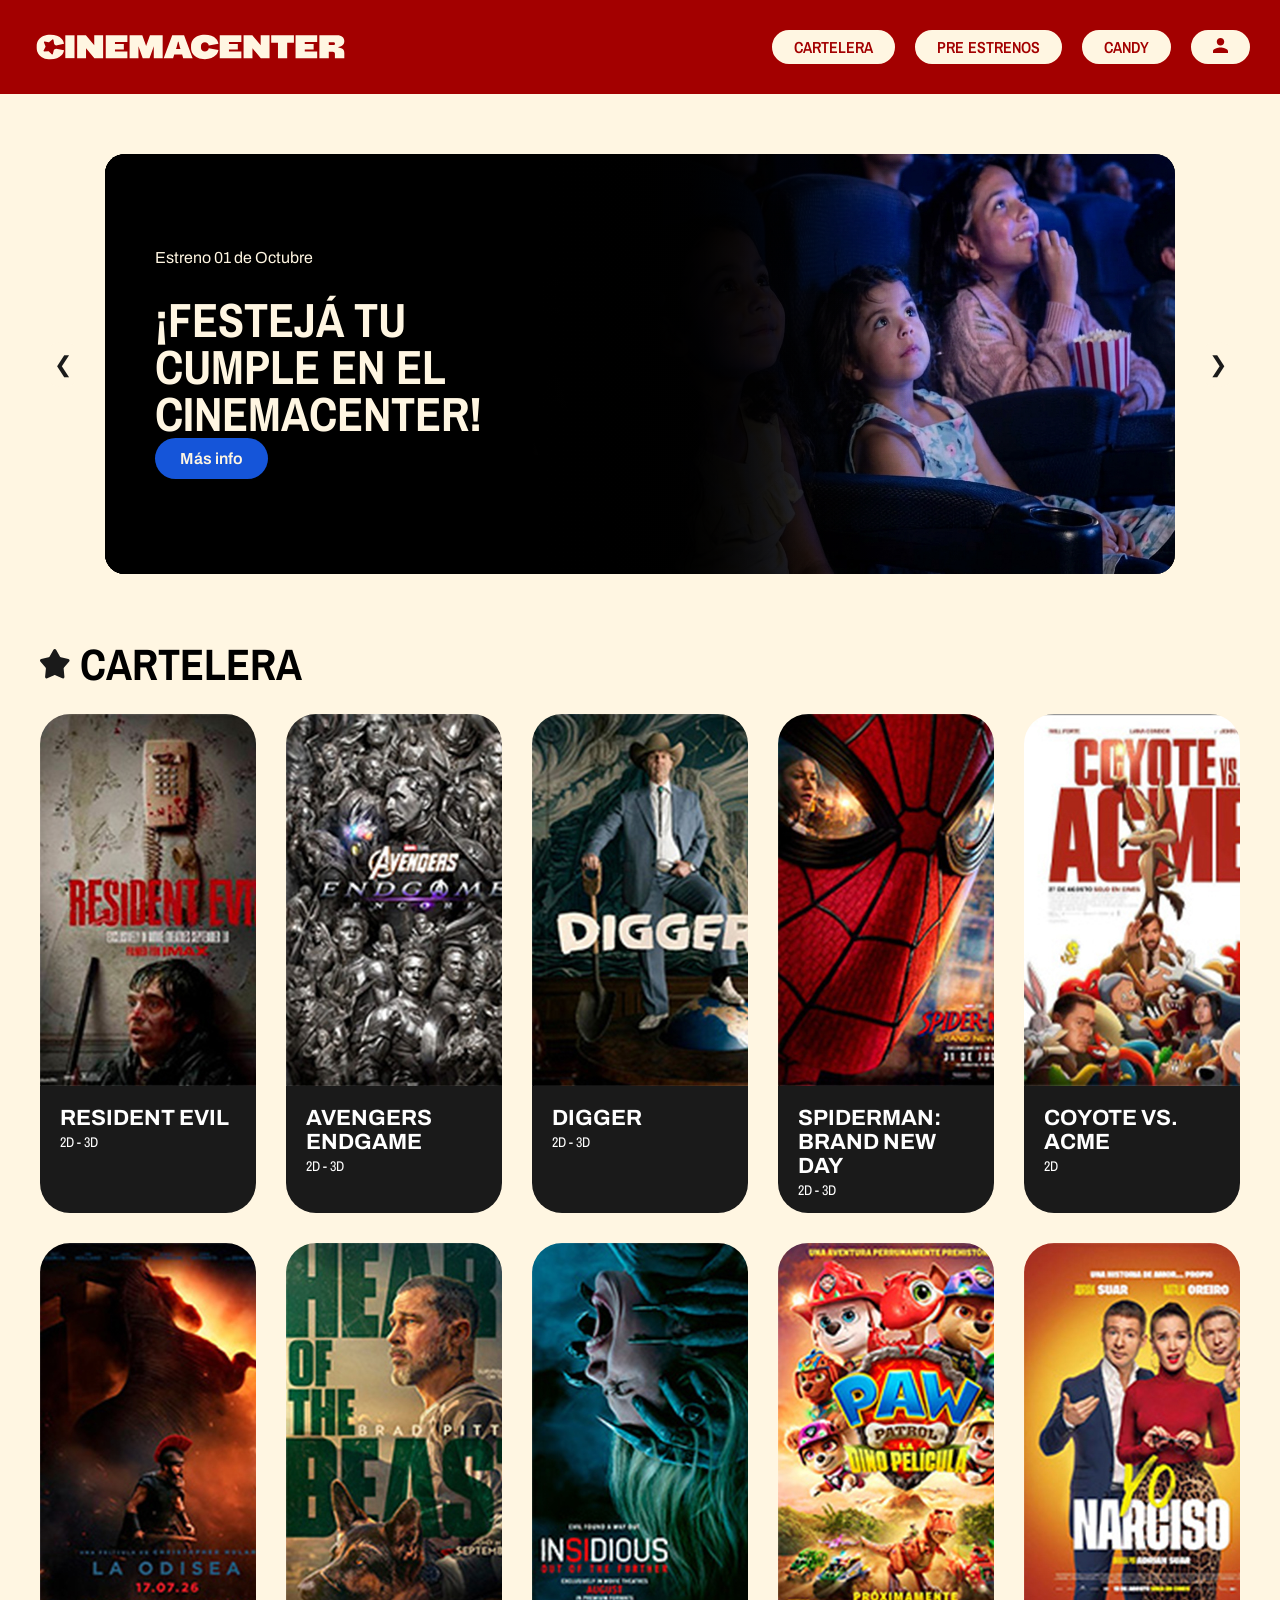
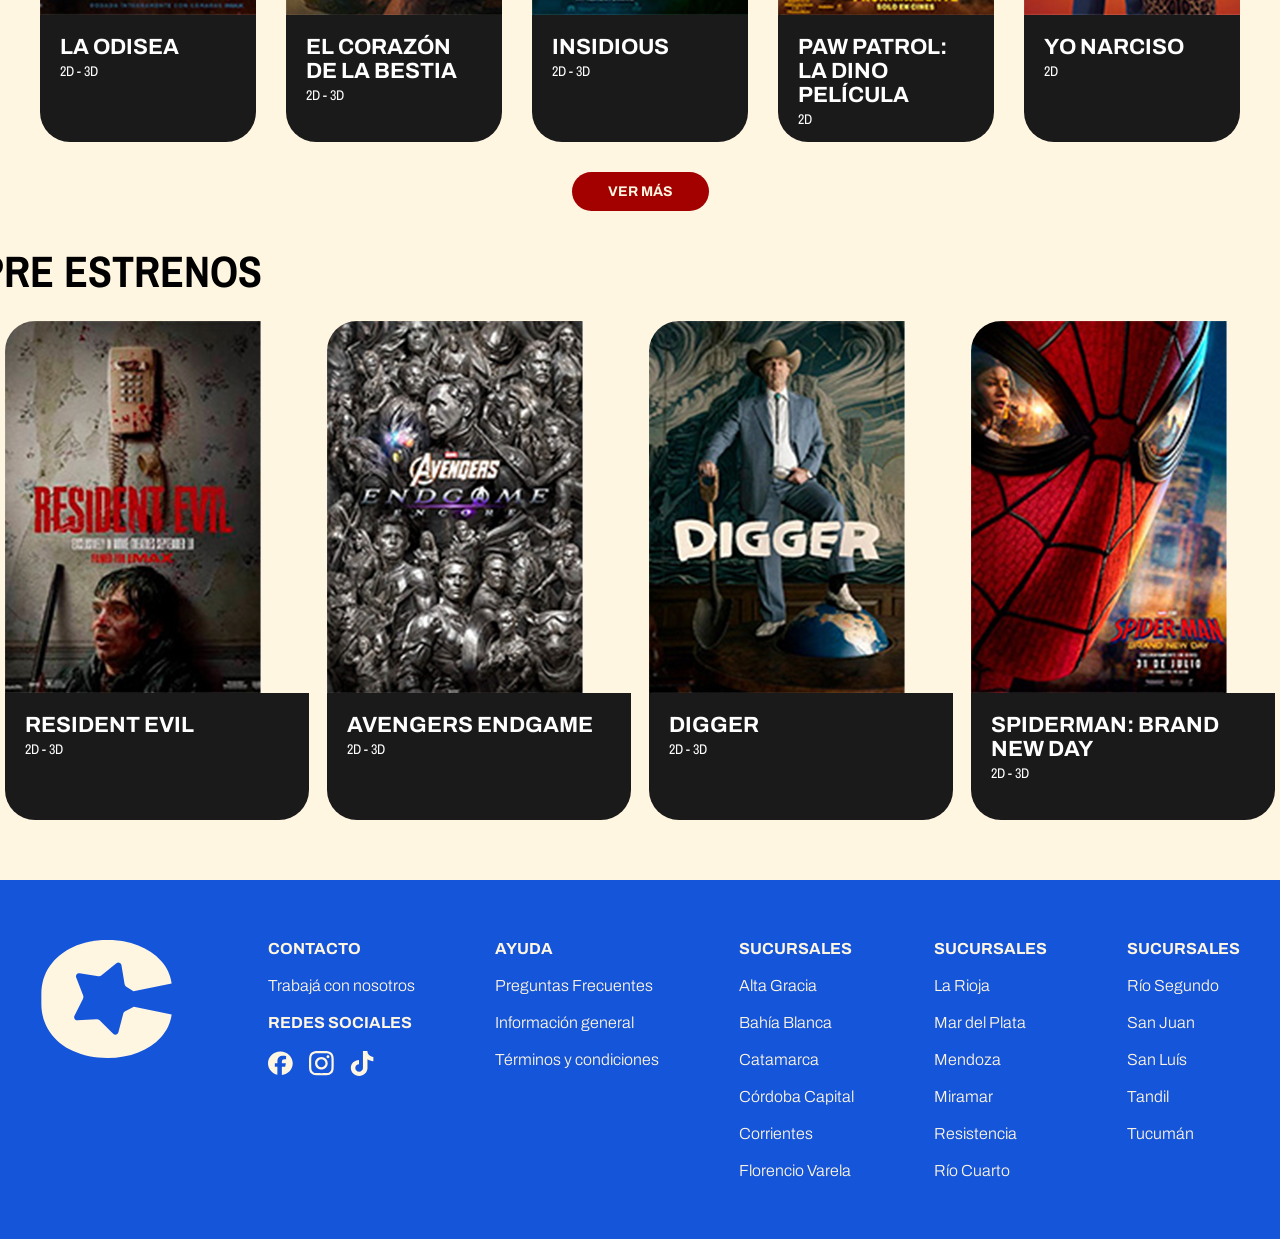
==== commit f8f5e09a: "arregladas las imagenes de la cartelera web" ====
--- a/index.html
+++ b/index.html
@@ -106,8 +106,8 @@
             <div class="peliculas">
                 <!-- PRIMERA FILA -->
                 <article class="pelicula">
-                    <img src="img/posters-cartelera-web/resident-evil_posterpreview.jpg" alt="Resident Evil" width="290"
-                        height="422">
+                    <img src="img/posters-cartelera-web/resident-evil_posterpreview.jpg" alt="Resident Evil" width="256"
+                        height="372">
                     <div class="info-pelicula">
                         <h3>RESIDENT EVIL</h3>
                         <p>2D - 3D</p>
@@ -128,8 +128,8 @@
 
                             <section class="modal-superior">
                                 <div class="modal-poster">
-                                    <img src="img/posters-cartelera-web/resident-evil_posterpreview.jpg"
-                                        alt="Resident Evil" width="600" height="900">
+                                    <img src="img/posters-cartelera-vent-emerg/resident-evil.jpg" alt="Resident Evil"
+                                        width="600" height="900">
                                 </div>
 
                                 <div class="modal-datos">
@@ -226,7 +226,7 @@
 
                 <article class="pelicula">
                     <img src="img/posters-cartelera-web/avengers-endgame-encore_posterpreview.jpg"
-                        alt="Avengers Endgame" width="290" height="422">
+                        alt="Avengers Endgame" width="256" height="372">
                     <div class="info-pelicula">
                         <h3>AVENGERS ENDGAME</h3>
                         <p>2D - 3D</p>
@@ -348,7 +348,7 @@
                 </article>
 
                 <article class="pelicula">
-                    <img src="img/posters-cartelera-web/digger_posterpreview.jpg" alt="Digger" width="290" height="422">
+                    <img src="img/posters-cartelera-web/digger_posterpreview.jpg" alt="Digger" width="256" height="372">
                     <div class="info-pelicula">
                         <h3>DIGGER</h3>
                         <p>2D - 3D</p>
@@ -385,7 +385,7 @@
                                     </ul>
                                     <div class="modal-trailer">
                                         <iframe src="https://www.youtube.com/embed/SK7yfYeUQ2Q" width="540" height="340"
-                                            title="Tráiler de Resident Evil" allowfullscreen>
+                                            title="Tráiler de Digger" allowfullscreen>
                                         </iframe>
                                     </div>
                                 </div>
@@ -462,8 +462,9 @@
                 </article>
 
                 <article class="pelicula">
-                    <img src="img/posters-cartelera-web/spiderman-un-nuevo-dia-posterpreview.jpg" alt="Spiderman">
-                    <div class="info-pelicula" width="290" height="422">
+                    <img src="img/posters-cartelera-web/spiderman-un-nuevo-dia-posterpreview.jpg" alt="Spiderman"
+                        width="256" height="372">
+                    <div class="info-pelicula">
                         <h3>SPIDERMAN: BRAND NEW DAY</h3>
                         <p>2D - 3D</p>
                     </div>
@@ -580,8 +581,8 @@
                 </article>
 
                 <article class="pelicula">
-                    <img src="img/posters-cartelera-web/coyote-vs-acme.jpg" alt="Coyote vs Acme" width="290"
-                        height="422">
+                    <img src="img/posters-cartelera-web/coyote-vs-acme.jpg" alt="Coyote vs Acme" width="256"
+                        height="372">
                     <div class="info-pelicula">
                         <h3>COYOTE VS. ACME</h3>
                         <p>2D</p>
@@ -714,8 +715,8 @@
                 <!-- SEGUNDA FILA -->
 
                 <article class="pelicula">
-                    <img src="img/posters-cartelera-web/la-odisea_posterpreview.jpg" alt="La Odisea" width="290"
-                        height="422">
+                    <img src="img/posters-cartelera-web/la-odisea_posterpreview.jpg" alt="La Odisea" width="256"
+                        height="372">
                     <div class="info-pelicula">
                         <h3>LA ODISEA</h3>
                         <p>2D - 3D</p>
@@ -832,7 +833,7 @@
 
                 <article class="pelicula">
                     <img src="img/posters-cartelera-web/el-corazon-de-la-bestia_posterpreview.jpg"
-                        alt="El corazón de la bestia" width="290" height="422">
+                        alt="El corazón de la bestia" width="256" height="372">
                     <div class="info-pelicula">
                         <h3>EL CORAZÓN DE LA BESTIA</h3>
                         <p>2D - 3D</p>
@@ -950,8 +951,8 @@
                 </article>
 
                 <article class="pelicula">
-                    <img src="img/posters-cartelera-web/insidious_posterpreview.jpg" alt="Insidious" width="290"
-                        height="422">
+                    <img src="img/posters-cartelera-web/insidious_posterpreview.jpg" alt="Insidious" width="256"
+                        height="372">
                     <div class="info-pelicula">
                         <h3>INSIDIOUS</h3>
                         <p>2D - 3D</p>
@@ -1070,8 +1071,8 @@
 
                 <article class="pelicula">
                     <img src="img/posters-cartelera-web/paw-patrol-la-dino-pelicula_posterpreview.jpg"
-                        alt="Paw Patrol La Dino Película">
-                    <div class="info-pelicula" width="290" height="422">
+                        alt="Paw Patrol La Dino Película" width="256" height="372">
+                    <div class="info-pelicula">
                         <h3>PAW PATROL: LA DINO PELÍCULA</h3>
                         <p>2D</p>
                     </div>
@@ -1189,8 +1190,8 @@
                 </article>
 
                 <article class="pelicula">
-                    <img src="img/posters-cartelera-web/yo-narciso_posterpreview.jpg" alt="Yo Narciso" width="290"
-                        height="422">
+                    <img src="img/posters-cartelera-web/yo-narciso_posterpreview.jpg" alt="Yo Narciso" width="256"
+                        height="372">
                     <div class="info-pelicula">
                         <h3>YO NARCISO</h3>
                         <p>2D</p>
@@ -1323,7 +1324,7 @@
 
                         <article class="pelicula">
                             <img src="img/posters-cartelera-web/verity_posterpreview.jpg"
-                                alt="Verity: La sombra de un engaño" width="290" height="422">
+                                alt="Verity: La sombra de un engaño" width="256" height="372">
                             <div class="info-pelicula">
                                 <h3>VERITY: LA SOMBRA DE UN ENGAÑO</h3>
                                 <p>2D</p>
@@ -1444,7 +1445,7 @@
 
                         <article class="pelicula">
                             <img src="img/posters-cartelera-web/vertigo_posterpreview.jpg" alt="Vertigo 2: Punto Muerto"
-                                width="290" height="422">
+                                width="256" height="372">
                             <div class="info-pelicula">
                                 <h3>VÉRTIGO 2: PUNTO MUERTO</h3>
                                 <p>2D - 3D</p>
@@ -1585,7 +1586,7 @@
 
                         <article class="pelicula">
                             <img src="img/posters-cartelera-web/escondida-en-mi-cabeza_posterpreview.jpg"
-                                alt="Escondida en mi cabeza" width="290" height="422">
+                                alt="Escondida en mi cabeza" width="256" height="372">
                             <div class="info-pelicula">
                                 <h3>ESCONDIDA EN MI CABEZA</h3>
                                 <p>2D</p>
@@ -1727,7 +1728,7 @@
 
                         <article class="pelicula">
                             <img src="img/posters-cartelera-web/la-isla-olvidada_posterpreview.jpg"
-                                alt="La isla olvidada" width="290" height="422">
+                                alt="La isla olvidada" width="256" height="372">
                             <div class="info-pelicula">
                                 <h3>LA ISLA OLVIDADA</h3>
                                 <p>2D - 3D</p>
@@ -1757,7 +1758,7 @@
                                     <section class="modal-superior">
                                         <div class="modal-poster">
                                             <img src="img/posters-cartelera-vent-emerg/la-isla-olvidada.jpg"
-                                                alt="Yo Narciso" width="600" height="900">
+                                                alt="La Isla Olvidada" width="600" height="900">
                                         </div>
                                         <div class="modal-datos">
                                             <h2>LA ISLA OLVIDADA</h2>
@@ -1872,7 +1873,7 @@
 
                         <article class="pelicula">
                             <img src="img/posters-cartelera-web/relajadas-y-peligrosas_posterpreview.jpg"
-                                alt="Relajadas y muy peligrosas" width="290" height="422">
+                                alt="Relajadas y muy peligrosas" width="256" height="372">
                             <div class="info-pelicula">
                                 <h3>RELAJADAS Y MUY PELIGROSAS</h3>
                                 <p>2D</p>
@@ -2021,7 +2022,7 @@
 
                         <article class="pelicula">
                             <img src="img/posters-cartelera-web/toy-story-5_posterpreview.jpg" alt="Toy Story"
-                                width="290" height="422">
+                                width="256" height="372">
                             <div class="info-pelicula">
                                 <h3>TOY STORY 5</h3>
                                 <p>2D - 3D</p>
@@ -2164,7 +2165,7 @@
 
                         <article class="pelicula">
                             <img src="img/posters-cartelera-web/monions_posterpreview.jpg" alt="Minions y Monstruos"
-                                width="290" height="422">
+                                width="256" height="372">
                             <div class="info-pelicula">
                                 <h3>MINIONS Y MONSTRUOS</h3>
                                 <p>2D - 3D</p>
@@ -2307,7 +2308,7 @@
 
                         <article class="pelicula">
                             <img src="img/posters-cartelera-web/hangar-rojo_posterpreview.jpg" alt="Hangar Rojo"
-                                width="290" height="422">
+                                width="256" height="372">
                             <div class="info-pelicula">
                                 <h3>HANGAR ROJO</h3>
                                 <p>2D - 3D</p>
@@ -2452,7 +2453,7 @@
 
                         <article class="pelicula">
                             <img src="img/posters-cartelera-web/guardianes-del-museo_posterpreview.jpg"
-                                alt="Guardianes del museo 2" width="290" height="422">
+                                alt="Guardianes del museo 2" width="256" height="372">
                             <div class="info-pelicula">
                                 <h3>GUARDIANES DEL MUSEO 2</h3>
                                 <p>2D</p>
@@ -2598,7 +2599,7 @@
 
                         <article class="pelicula">
                             <img src="img/posters-cartelera-web/la-invitacion_posterpreview.jpg" alt="La invitación"
-                                width="290" height="422">
+                                width="256" height="372">
                             <div class="info-pelicula">
                                 <h3>LA INVITACIÓN</h3>
                                 <p>2D</p>
--- a/estilos.css
+++ b/estilos.css
@@ -261,8 +261,6 @@
 
 .pelicula img {
     display: block;
-    width: 100%;
-    height: auto;
     object-fit: cover;
 }
 /* info pelis */
@@ -344,8 +342,6 @@
     border-radius: 50px;
     border: none;
     box-sizing: border-box;
-
-    cursor: pointer;
 }
 
 .btn-desplegable {
@@ -471,32 +467,22 @@
     font-weight: bold;
     cursor: pointer;
     color: var(--rojo);
+    /* Rojo de tu diseño */
 }
 
 /* LAYOUT SUPERIOR (Foto y textos) */
 .modal-superior {
     display: flex;
-    flex-direction: row;
     gap: 40px;
     margin-bottom: 70px;
-    align-items: flex-start;
-}
-
-.modal-poster {
-    flex: 0 0 600px;
 }
 
 .modal-poster img {
     border-radius: 16px;
     object-fit: cover;
-    width: 100%;
-    height: 100%;
 }
 
 .modal-datos {
-    flex: 1;
-    display: flex;
-    flex-direction: column;
     gap: 30px;
 }
 
@@ -525,21 +511,40 @@
     line-height: 32px;
 }
 
-/* TRAILER */
+/* ACÁ IRÍA EL TRAILER NI IDEA */
 
 .modal-trailer {
     position: relative;
     border-radius: 12px;
     overflow: hidden;
-}
-
-/* SELECCIONAR DIA, HORARIO Y FORMATO */
+    padding-top: 40px;
+}
+
+/* LAYOUT INFERIOR (Horarios) */
 
 .divisor {
     border: none;
     border-top: 1px solid #E0D5C1;
     margin: 30px 0;
 }
+
+/* SELECTOR DE DÍAS */
+
+.selector-dias {
+    display: flex;
+    gap: 10px;
+    margin-top: 20px;
+    margin-bottom: 30px;
+}
+
+/* OCULTAR CHECKBOXES */
+
+.check-dia,
+.check-hora {
+    display: none;
+}
+
+/* LAYOUT INFERIOR (Horarios) */
 
 .modal-inferior {
     display: flex;
@@ -640,7 +645,7 @@
 
 
 /* -------------- */
-/* --- CANDY ---- */
+/* --- COMBOS --- */
 /* -------------- */
 
 .tarjeta-combo {
@@ -650,7 +655,7 @@
 
     padding: 22px;
 
-    border: 1.5px solid var(--negro);
+    border: 1.5px solid #000000;
     border-radius: 25px;
 
     display: flex;
@@ -691,7 +696,7 @@
     font-family: 'Archivo Narrow', sans-serif;
     font-size: 20px;
     font-weight: 700;
-    color: var(--negro);
+    color: #000000;
     margin: 0 0 5px;
 
 }
@@ -701,7 +706,7 @@
     font-family: 'Archivo', sans-serif;
     font-size: 10px;
     line-height: 1.3;
-    color: var(--negro);
+    color: #000000;
     margin: 0 0 15px;
     width: 120px;
 
@@ -719,7 +724,7 @@
     font-size: 16px;
     font-weight: 700;
     line-height: 1.5;
-    color: var(--negro);
+    color: #000000;
     margin: 0;
 
 }
@@ -739,7 +744,7 @@
     font-family: 'Archivo Narrow', sans-serif;
     font-size: 16px;
     font-weight: 700;
-    color: var(--negro);
+    color: #000000;
 
 }
 
@@ -747,7 +752,7 @@
 
     display: flex;
     align-items: center;
-    background-color: var(--rojo);
+    background-color: #A30000;
     border-radius: 5px;
     overflow: hidden;
 
@@ -758,8 +763,8 @@
     width: 27px;
     height: 27px;
     border: none;
-    background-color: var(--rojo);
-    color: var(--blanco);
+    background-color: #A30000;
+    color: white;
     font-size: 20px;
     cursor: pointer;
 
@@ -772,8 +777,8 @@
     display: flex;
     justify-content: center;
     align-items: center;
-    background-color: var(--rojo);
-    color: var(--blanco);
+    background-color: #A30000;
+    color: white;
     font-size: 14px;
     font-weight: 700;
 
@@ -803,8 +808,9 @@
 
     border-radius: 30px;
 
-    background-color: var(--rojo);
-    color: var(--blanco);
+    background-color: #A30000;
+
+    color: #FFFFFF;
 
     font-family: 'Archivo Narrow', sans-serif;
     font-size: 18px;
@@ -824,7 +830,7 @@
 }
 
 /* -------------------------------- */
-/* --- CARRUSEL PRINCIPAL --------- */
+/* --- CARRUSEL PRINCIPAL --- */
 /* -------------------------------- */
 
 .carrusel-principal {
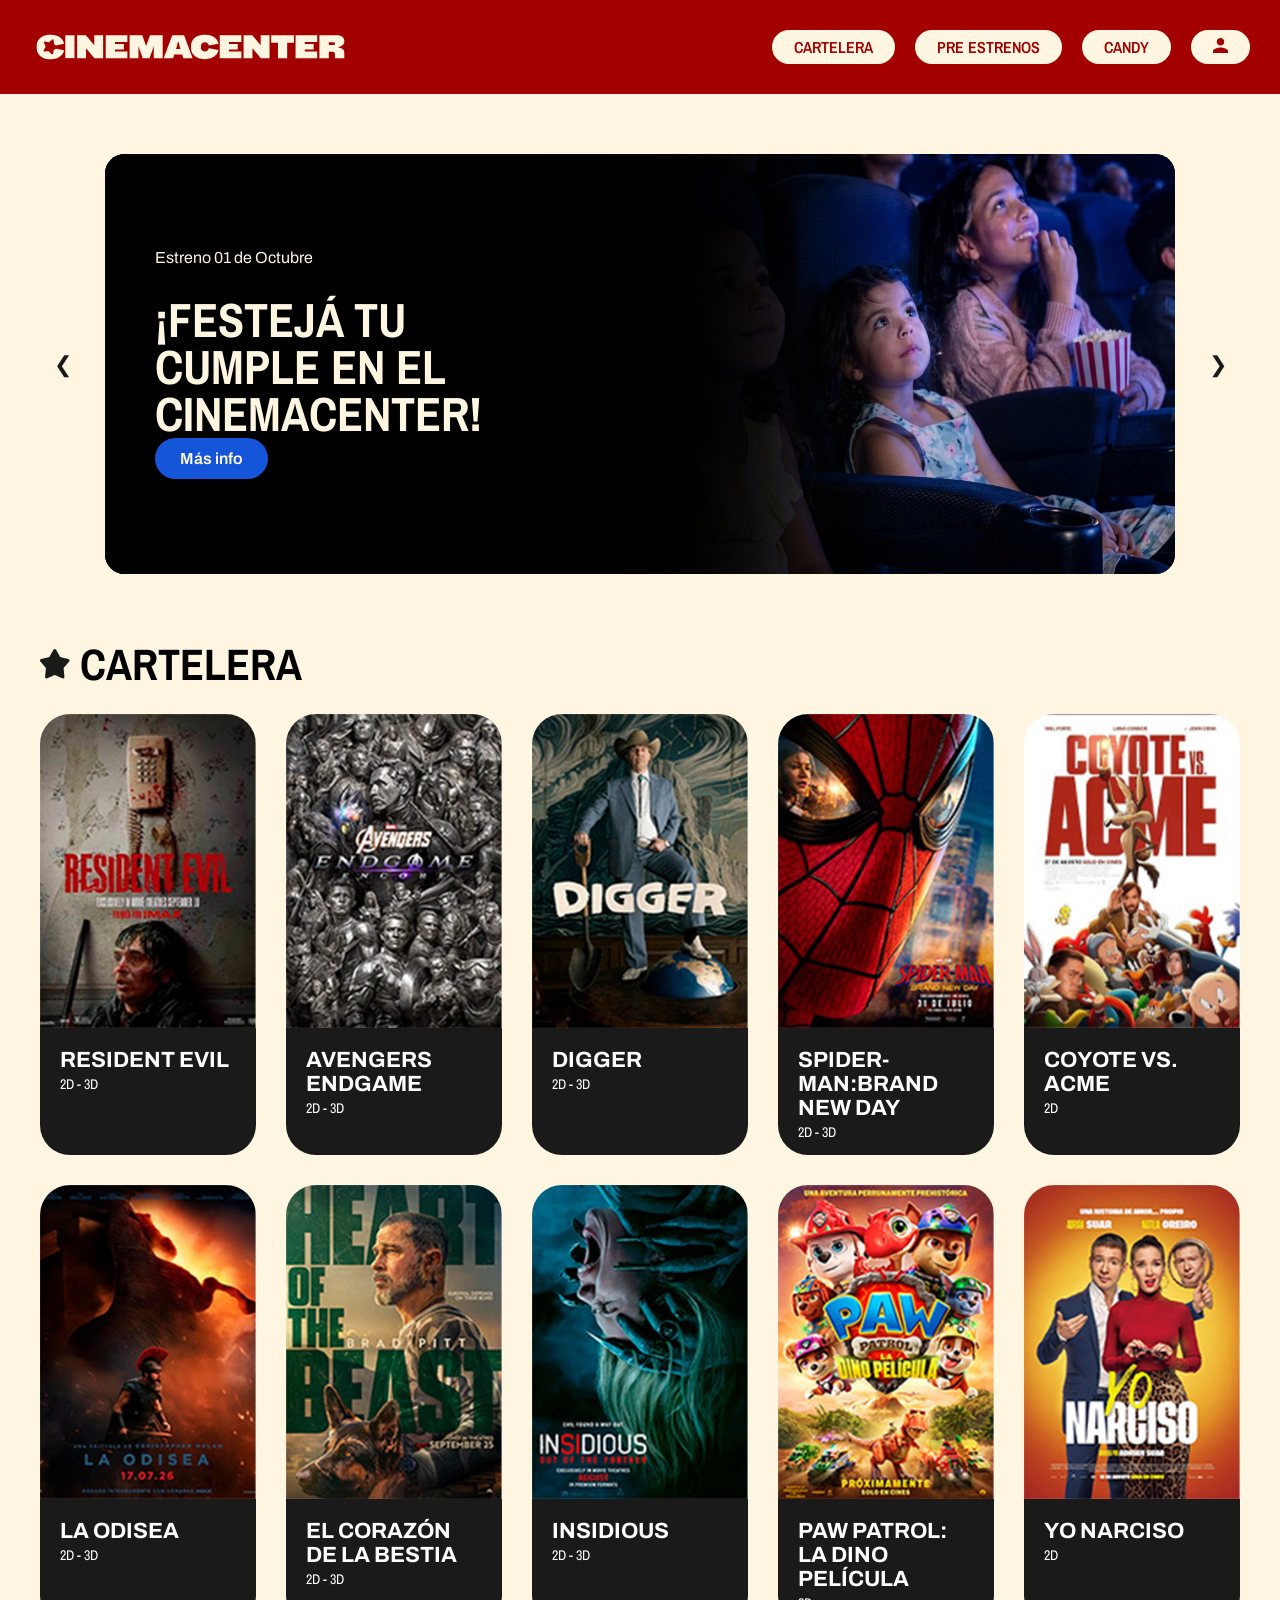
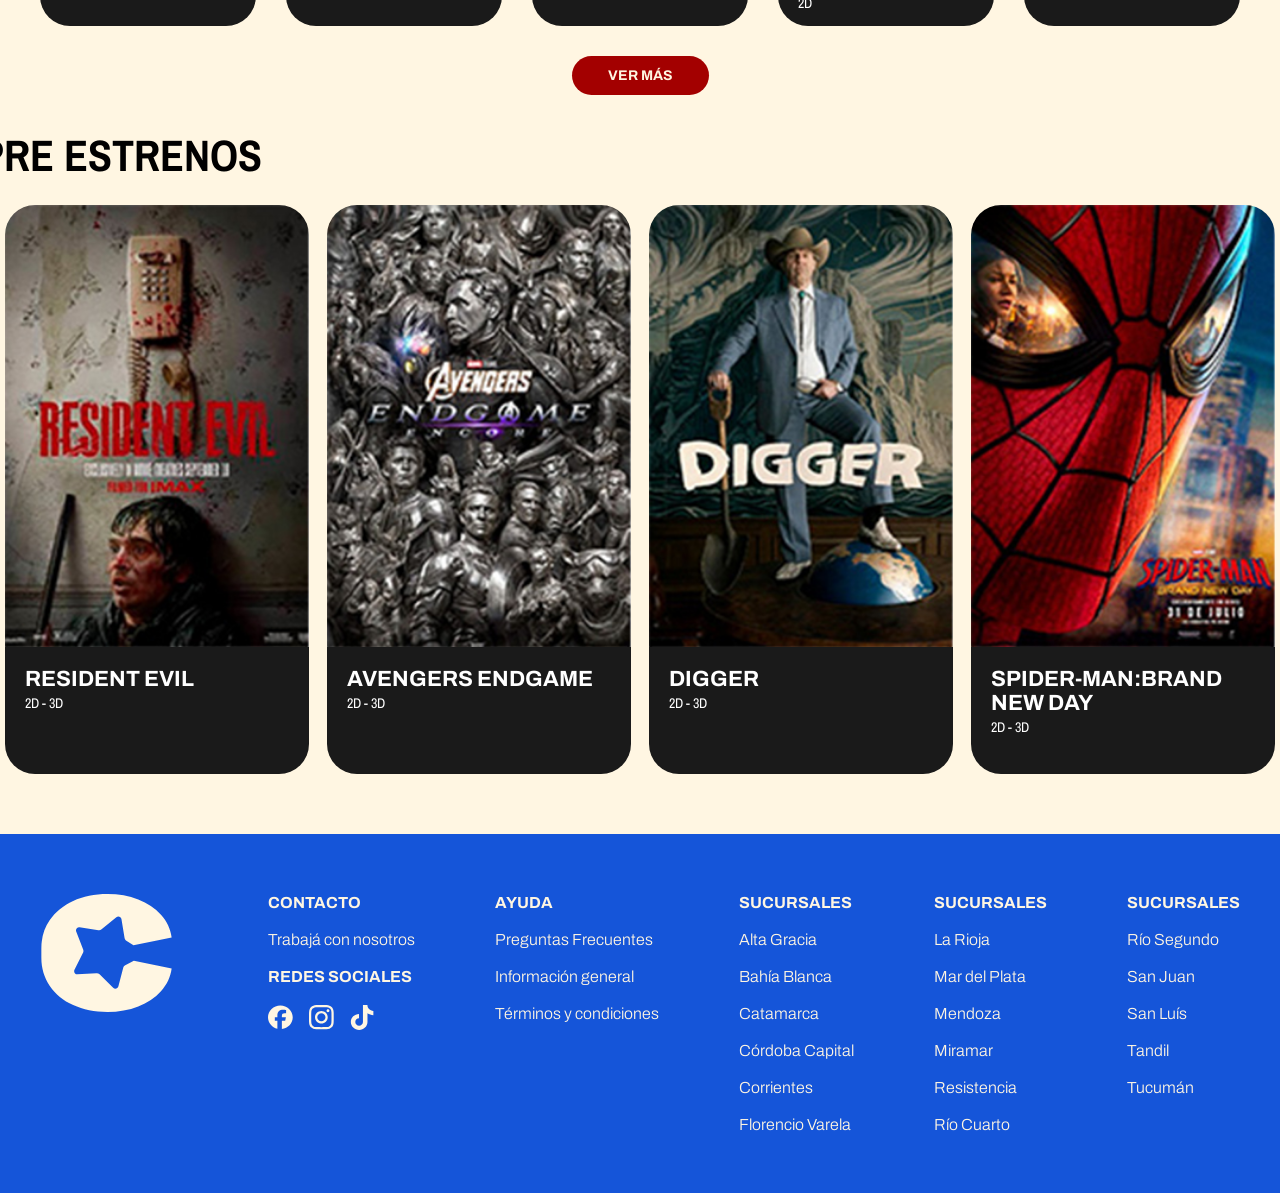
==== commit 0c1568c5: "ya hice el de entradas y la animacion" ====
--- a/index.html
+++ b/index.html
@@ -27,6 +27,7 @@
 
     <main>
         <!-- INICIO DE SESIÓN -->
+        <!-- POP-UP LOGIN -->
         <div id="popup-login" class="popup-login" popover="auto">
             <button class="btn-cerrar-login" popovertarget="popup-login" popovertargetaction="hide">×</button>
             <h2>¡HOLA, QUÉ BUENO<br> VERTE POR ACÁ!</h2>
@@ -50,52 +51,50 @@
             <div class="contenedor-carrusel">
 
                 <article class="banner activo">
-                    <img src="img/posters-carrousel-web/carrusel_avengers_doomday.jpg" alt="dr-doom"
-                        class="imagen-banner">
-                    <div class="degradado-banner"></div>
-                    <div class="contenido-banner">
-                        <p class="fecha-banner"> Preventa 28 de Septiembre </p>
-                        <h1>PREVENTA</h1>
-                        <p class="mini-texto">Reservá tu entrada en todos los formatos disponibles 2D y 3D</p>
-                        <a href="entradas.html" class="boton-banner"> Comprá tus entradas</a>
-                    </div>
-                </article>
-
+                   <img src="img/posters-carrousel-web/carrusel_avengers_doomday.jpg" alt="dr-doom" class="imagen-banner">
+                   <div class="degradado-banner"></div>
+                   <div class="contenido-banner">
+                    <p class="fecha-banner"> Preventa 28 de Septiembre </p>
+                    <h1>PREVENTA</h1>
+                    <p class="mini-texto">Reservá tu entrada en todos los formatos disponibles 2D y 3D</p>
+                    <a href="entradas.html" class="boton-banner"> Comprá tus entradas</a>
+                   </div>
+                </article>
+        
                 <article class="banner activo">
-                    <img src="img/posters-carrousel-web/carrusel_redisent_evil.jpg" alt="resident-evil"
-                        class="imagen-banner">
-                    <div class="degradado-banner"></div>
-                    <div class="contenido-banner">
-                        <p class="fecha-banner">Estreno 01 de Octubre</p>
-                        <h1>LAS PELÍCULAS QUE CAMBIARON HALLOWEEN EN UNA NOCHE DE TERROR</h1>
-                        <a href="entradas.html" class="boton-banner"> Comprá tus entradas</a>
-                    </div>
-                </article>
-
+                   <img src="img/posters-carrousel-web/carrusel_redisent_evil.jpg" alt="resident-evil" class="imagen-banner">
+                   <div class="degradado-banner"></div>
+                   <div class="contenido-banner">
+                    <p class="fecha-banner">Estreno 01 de Octubre</p>
+                    <h1>LAS PELÍCULAS QUE CAMBIARON HALLOWEEN EN UNA NOCHE DE TERROR</h1>
+                    <a href="entradas.html" class="boton-banner"> Comprá tus entradas</a>
+                   </div>
+                </article>
+                
                 <article class="banner activo">
-                    <img src="img/posters-carrousel-web/carrusel_endgame.jpg" alt="end-game" class="imagen-banner">
-                    <div class="degradado-banner"></div>
-                    <div class="contenido-banner">
-                        <p class="fecha-banner">Estreno 01 de Octubre</p>
-                        <h1>REVIVÍ LA MEJOR PELÍCULA DE SUPERHÉROES EN LA ÚLTIMA DÉCADA</h1>
-                        <a href="entradas.html" class="boton-banner"> Comprá tus entradas</a>
-                    </div>
+                   <img src="img/posters-carrousel-web/carrusel_endgame.jpg" alt="end-game" class="imagen-banner">
+                   <div class="degradado-banner"></div>
+                   <div class="contenido-banner">
+                   <p class="fecha-banner">Estreno 01 de Octubre</p>
+                   <h1>REVIVÍ LA MEJOR PELÍCULA DE SUPERHÉROES EN LA ÚLTIMA DÉCADA</h1>
+                   <a href="entradas.html" class="boton-banner"> Comprá tus entradas</a>
+                   </div>
                 </article>
 
                 <article class="banner activo">
-                    <img src="img/posters-carrousel-web/carrusel_niños.jpg" alt="niños" class="imagen-banner">
-                    <div class="degradado-banner"></div>
-                    <div class="contenido-banner">
-                        <p class="fecha-banner">Estreno 01 de Octubre</p>
-                        <h1>¡FESTEJÁ TU CUMPLE EN EL CINEMACENTER!</h1>
-                        <a href="entradas.html" class="boton-banner">Más info</a>
-                    </div>
-                </article>
-            </div>
-            <button class="flecha-carrusel siguiente" id="siguiente" aria-label="Película siguiente"> &#10095;</button>
-        </section>
-
-        <!-- CARTELERA -->
+                   <img src="img/posters-carrousel-web/carrusel_niños.jpg" alt="niños" class="imagen-banner">
+                   <div class="degradado-banner"></div>
+                   <div class="contenido-banner">
+                   <p class="fecha-banner">Estreno 01 de Octubre</p>
+                   <h1>¡FESTEJÁ TU CUMPLE EN EL CINEMACENTER!</h1>
+                   <a href="entradas.html" class="boton-banner">Más info</a>
+                   </div>
+                </article>
+           </div>
+           <button class="flecha-carrusel siguiente" id="siguiente" aria-label="Película siguiente"> &#10095;</button>
+        </section> 
+   
+       <!-- CARTELERA -->
         <section id="cartelera">
             <div class="titulares">
                 <img src="img/svg/estrella_titulares.svg" alt="estrella-titulares" width="30" height="30">
@@ -106,8 +105,8 @@
             <div class="peliculas">
                 <!-- PRIMERA FILA -->
                 <article class="pelicula">
-                    <img src="img/posters-cartelera-web/resident-evil_posterpreview.jpg" alt="Resident Evil" width="256"
-                        height="372">
+                    <img src="img/posters-cartelera-web/resident-evil_posterpreview.jpg" alt="Resident Evil" width="290"
+                        height="422">
                     <div class="info-pelicula">
                         <h3>RESIDENT EVIL</h3>
                         <p>2D - 3D</p>
@@ -119,17 +118,15 @@
                             VER HORARIOS
                         </button>
                     </div>
-                    <!-- VENTANA EMERGENTE -->
+                    <!-- ventana emergente -->
                     <div id="modal-resident-evil" class="modal-pelicula" popover="auto">
                         <div class="modal-contenedor-interno">
-
-                            <button class="btn-cerrar" popovertarget="modal-resident-evil" popovertargetaction="hide"> X
-                            </button>
+                            <!-- Botón para cerrar la ventana -->
+                            <button class="btn-cerrar" popovertarget="modal-digger" popovertargetaction="hide"> X </button>
 
                             <section class="modal-superior">
                                 <div class="modal-poster">
-                                    <img src="img/posters-cartelera-vent-emerg/resident-evil.jpg" alt="Resident Evil"
-                                        width="600" height="900">
+                                    <img src="img/posters-cartelera-web/resident-evil_posterpreview.jpg"alt="Resident Evil" width="600" height="900">
                                 </div>
 
                                 <div class="modal-datos">
@@ -226,7 +223,7 @@
 
                 <article class="pelicula">
                     <img src="img/posters-cartelera-web/avengers-endgame-encore_posterpreview.jpg"
-                        alt="Avengers Endgame" width="256" height="372">
+                        alt="Avengers Endgame" width="290" height="422">
                     <div class="info-pelicula">
                         <h3>AVENGERS ENDGAME</h3>
                         <p>2D - 3D</p>
@@ -238,10 +235,10 @@
                             VER HORARIOS
                         </button>
                     </div>
-                    <!-- VENTANA EMERGENTE -->
+                    <!-- ventana emergente -->
                     <div id="modal-avengers-endgame" class="modal-pelicula" popover="auto">
                         <div class="modal-contenedor-interno">
-
+                            <!-- Botón para cerrar la ventana -->
                             <button class="btn-cerrar" popovertarget="modal-avengers-endgame"
                                 popovertargetaction="hide">
                                 X
@@ -249,24 +246,25 @@
                             <!-- info. película -->
                             <section class="modal-superior">
                                 <div class="modal-poster">
-                                    <img src="img/posters-cartelera-vent-emerg/avengers-endgame.jpg"
-                                        alt="Avengers Endgame" width="600" height="900">
+                                    <img src="img/posters-cartelera-web/resident-evil_posterpreview.jpg"
+                                        alt="Resident Evil" width="600" height="900">
                                 </div>
                                 <div class="modal-datos">
-                                    <h2>AVENGERS ENDGAME</h2>
-                                    <p class="sinopsis">Los Vengadores sobrevivientes unen fuerzas en un último intento
-                                        desesperado por revertir el daño causado por Thanos y restaurar el equilibrio
-                                        del universo.
+                                    <h2>RESIDENT EVIL</h2>
+                                    <p class="sinopsis">Película basada en la saga de videojuegos de Capcom del mismo
+                                        nombre. En una reinvención totalmente nueva, el mensajero médico Bryan (Austin
+                                        Abrams) se ve inmerso en una carrera de acción sin descanso por la
+                                        supervivencia, mientras el caos se desata a su alrededor.
                                     </p>
                                     <ul class="ficha-tecnica">
                                         <li><strong>FORMATO:</strong> 2D - 3D</li>
-                                        <li><strong>DURACIÓN:</strong> 181 min.</li>
-                                        <li><strong>GÉNERO:</strong> CIENCIA FICCIÓN</li>
-                                        <li><strong>DIRECTOR:</strong> Anthony y Joe Russo</li>
+                                        <li><strong>DURACIÓN:</strong> 94 min.</li>
+                                        <li><strong>GÉNERO:</strong> TERROR</li>
+                                        <li><strong>DIRECTOR:</strong> Zach Cregger</li>
                                     </ul>
                                     <div class="modal-trailer">
-                                        <iframe src="https://www.youtube.com/embed/u7QErIFCc7k" width="540" height="340"
-                                            title="Tráiler de Avengers Endgame" allowfullscreen>
+                                        <iframe src="https://www.youtube.com/embed/SK7yfYeUQ2Q" width="540" height="340"
+                                            title="Tráiler de Resident Evil" allowfullscreen>
                                         </iframe>
                                     </div>
                                 </div>
@@ -348,7 +346,7 @@
                 </article>
 
                 <article class="pelicula">
-                    <img src="img/posters-cartelera-web/digger_posterpreview.jpg" alt="Digger" width="256" height="372">
+                    <img src="img/posters-cartelera-web/digger_posterpreview.jpg" alt="Digger" width="290" height="422">
                     <div class="info-pelicula">
                         <h3>DIGGER</h3>
                         <p>2D - 3D</p>
@@ -356,7 +354,7 @@
                     <!-- pop up -->
                     <div class="popup-pelicula">
                         <p>COMEDIA</p>
-                        <button type="button" class="btn-horarios" popovertarget="modal-digger">
+                        <button type="button" class="btn-horarios" popovertarget="modal-resident-evil">
                             VER HORARIOS
                         </button>
                     </div>
@@ -364,28 +362,28 @@
                     <div id="modal-digger" class="modal-pelicula" popover="auto">
                         <div class="modal-contenedor-interno">
                             <!-- Botón para cerrar la ventana -->
-                            <button class="btn-cerrar" popovertarget="modal-digger" popovertargetaction="hide"> X
-                            </button>
+                            <button class="btn-cerrar" popovertarget="modal-digger" popovertargetaction="hide"> X </button>
                             <!-- info. película -->
                             <section class="modal-superior">
                                 <div class="modal-poster">
-                                    <img src="img/posters-cartelera-vent-emerg/digger.jpg" alt="Digger" width="600"
-                                        height="900">
+                                    <img src="img/posters-cartelera-web/resident-evil_posterpreview.jpg"alt="Resident Evil" width="600" height="900">
                                 </div>
                                 <div class="modal-datos">
-                                    <h2>DIGGER</h2>
-                                    <p class="sinopsis">El hombre más poderoso del mundo comete un error catastrófico
-                                        que lo obliga a replantearse todo su imperio y enfrentarse a las consecuencias.
+                                    <h2>RESIDENT EVIL</h2>
+                                    <p class="sinopsis">Película basada en la saga de videojuegos de Capcom del mismo
+                                        nombre. En una reinvención totalmente nueva, el mensajero médico Bryan (Austin
+                                        Abrams) se ve inmerso en una carrera de acción sin descanso por la
+                                        supervivencia, mientras el caos se desata a su alrededor.
                                     </p>
                                     <ul class="ficha-tecnica">
                                         <li><strong>FORMATO:</strong> 2D - 3D</li>
-                                        <li><strong>DURACIÓN:</strong> 128 min.</li>
-                                        <li><strong>GÉNERO:</strong> COMEDIA</li>
-                                        <li><strong>DIRECTOR:</strong> Alejandro González Iñárritu</li>
+                                        <li><strong>DURACIÓN:</strong> 94 min.</li>
+                                        <li><strong>GÉNERO:</strong> TERROR</li>
+                                        <li><strong>DIRECTOR:</strong> Zach Cregger</li>
                                     </ul>
                                     <div class="modal-trailer">
                                         <iframe src="https://www.youtube.com/embed/SK7yfYeUQ2Q" width="540" height="340"
-                                            title="Tráiler de Digger" allowfullscreen>
+                                            title="Tráiler de Resident Evil" allowfullscreen>
                                         </iframe>
                                     </div>
                                 </div>
@@ -460,12 +458,10 @@
                         </div>
                     </div>
                 </article>
-
                 <article class="pelicula">
-                    <img src="img/posters-cartelera-web/spiderman-un-nuevo-dia-posterpreview.jpg" alt="Spiderman"
-                        width="256" height="372">
-                    <div class="info-pelicula">
-                        <h3>SPIDERMAN: BRAND NEW DAY</h3>
+                    <img src="img/posters-cartelera-web/spiderman-un-nuevo-dia-posterpreview.jpg" alt="Spiderman">
+                    <div class="info-pelicula" width="290" height="422">
+                        <h3>SPIDER-MAN:BRAND NEW DAY</h3>
                         <p>2D - 3D</p>
                     </div>
 
@@ -476,113 +472,12 @@
                             VER HORARIOS
                         </button>
 
-                        <!-- ventana emergente -->
-                        <div id="modal-spiderman" class="modal-pelicula" popover="auto">
-                            <div class="modal-contenedor-interno">
-                                <!-- Botón para cerrar la ventana -->
-                                <button class="btn-cerrar" popovertarget="modal-spiderman" popovertargetaction="hide"> X
-                                </button>
-                                <!-- info. película -->
-                                <section class="modal-superior">
-                                    <div class="modal-poster">
-                                        <img src="img/posters-cartelera-vent-emerg/spiderman-un-nuevo-dia.jpg"
-                                            alt="Spiderman" width="600" height="900">
-                                    </div>
-                                    <div class="modal-datos">
-                                        <h2>SPIDERMAN UN NUEVO DÍA</h2>
-                                        <!-- esto por alguna razon agarra el estilo de "popup-pelicula p, y se ve blanco, ni idea"-->
-                                        <p class="sinopsis">Tras un evento que altera la realidad, Peter Parker debe
-                                            enfrentar nuevos villanos y rehacer su vida desde cero en las calles de
-                                            Nueva York.
-                                        </p>
-                                        <ul class="ficha-tecnica">
-                                            <li><strong>FORMATO:</strong> 2D - 3D</li>
-                                            <li><strong>DURACIÓN:</strong> 135 min.</li>
-                                            <li><strong>GÉNERO:</strong> CIENCIA FICCIÓN</li>
-                                            <li><strong>DIRECTOR:</strong> Jon Watts</li>
-                                        </ul>
-                                        <div class="modal-trailer">
-                                            <iframe src="https://www.youtube.com/embed/pqLSLoDkZWE" width="540"
-                                                height="340" title="Tráiler de Spiderman" allowfullscreen>
-                                            </iframe>
-                                        </div>
-                                    </div>
-                                </section>
-                                <!-- días y horarios -->
-                                <section class="modal-inferior">
-                                    <h3>DÍAS, HORARIOS Y FORMATOS</h3>
-                                    <!-- días -->
-                                    <div class="selector-dias">
-                                        <input type="checkbox" id="jueves" class="check-dia">
-                                        <label for="jueves" class="btn-dia">JUEVES<br>01/10</label>
-
-                                        <input type="checkbox" id="viernes" class="check-dia">
-                                        <label for="viernes" class="btn-dia">VIERNES<br>02/10</label>
-
-                                        <input type="checkbox" id="sabado" class="check-dia">
-                                        <label for="sabado" class="btn-dia">SÁBADO<br>03/10</label>
-
-                                        <input type="checkbox" id="domingo" class="check-dia">
-                                        <label for="domingo" class="btn-dia">DOMINGO<br>04/10</label>
-
-                                        <input type="checkbox" id="lunes" class="check-dia">
-                                        <label for="lunes" class="btn-dia">LUNES<br>05/10</label>
-
-                                        <input type="checkbox" id="martes" class="check-dia">
-                                        <label for="martes" class="btn-dia">MARTES<br>06/10</label>
-
-                                    </div>
-
-                                    <!-- formato y horarios -->
-                                    <div class="selector-horarios">
-                                        <h4>2D CASTELLANO</h4>
-                                        <div class="fila-horas">
-                                            <input type="checkbox" id="hora12" class="check-hora">
-                                            <label for="hora12" class="btn-hora">12.00 h</label>
-
-                                            <input type="checkbox" id="hora1430" class="check-hora">
-                                            <label for="hora1430" class="btn-hora">14.30 h</label>
-
-                                            <input type="checkbox" id="hora16" class="check-hora">
-                                            <label for="hora16" class="btn-hora">16.00 h</label>
-
-                                            <input type="checkbox" id="hora18" class="check-hora">
-                                            <label for="hora18" class="btn-hora">18.00 h</label>
-
-                                            <input type="checkbox" id="hora2030" class="check-hora">
-                                            <label for="hora2030" class="btn-hora">20.30 h</label>
-                                        </div>
-
-                                        <h4>2D SUBTITULADA</h4>
-                                        <div class="fila-horas">
-
-                                            <input type="checkbox" id="hora1230" class="check-hora">
-                                            <label for="hora1230" class="btn-hora">12.30 h</label>
-
-                                            <input type="checkbox" id="hora15" class="check-hora">
-                                            <label for="hora15" class="btn-hora">15.00 h</label>
-
-                                            <input type="checkbox" id="hora1615" class="check-hora">
-                                            <label for="hora1615" class="btn-hora">16.15 h</label>
-
-                                            <input type="checkbox" id="hora1830" class="check-hora">
-                                            <label for="hora1830" class="btn-hora">18.30 h</label>
-
-                                            <input type="checkbox" id="hora20" class="check-hora">
-                                            <label for="hora20" class="btn-hora">20.00 h</label>
-                                        </div>
-                                    </div>
-                                </section>
-                                <!-- botón comprá tus entradas -->
-                                <a href="entradas.html" class="btn-comprar">Comprá tus entradas</a>
-                            </div>
-                        </div>
 
                 </article>
 
                 <article class="pelicula">
-                    <img src="img/posters-cartelera-web/coyote-vs-acme.jpg" alt="Coyote vs Acme" width="256"
-                        height="372">
+                    <img src="img/posters-cartelera-web/coyote-vs-acme.jpg" alt="Coyote vs Acme" width="290"
+                        height="422">
                     <div class="info-pelicula">
                         <h3>COYOTE VS. ACME</h3>
                         <p>2D</p>
@@ -607,7 +502,7 @@
                             <!-- info. película -->
                             <section class="modal-superior">
                                 <div class="modal-poster">
-                                    <img src="img/posters-cartelera-vent-emerg/coyote-vs-acme.jpg" alt="Coyote vs Acme"
+                                    <img src="img/posters-cartelera-web/coyote-vs-acme.jpg" alt="Coyote vs Acme"
                                         width="600" height="900">
                                 </div>
 
@@ -629,8 +524,8 @@
                                     </ul>
 
                                     <div class="modal-trailer">
-                                        <iframe src="https://www.youtube.com/embed/Yj-Nm47IW9k" width="540" height="340"
-                                            title="Tráiler de Coyote VS Acme" allowfullscreen>
+                                        <iframe src="https://www.youtube.com/embed/SK7yfYeUQ2Q" width="540" height="340"
+                                            title="Tráiler de Resident Evil" allowfullscreen>
                                         </iframe>
                                     </div>
                                 </div>
@@ -715,8 +610,8 @@
                 <!-- SEGUNDA FILA -->
 
                 <article class="pelicula">
-                    <img src="img/posters-cartelera-web/la-odisea_posterpreview.jpg" alt="La Odisea" width="256"
-                        height="372">
+                    <img src="img/posters-cartelera-web/la-odisea_posterpreview.jpg" alt="La Odisea" width="290"
+                        height="422">
                     <div class="info-pelicula">
                         <h3>LA ODISEA</h3>
                         <p>2D - 3D</p>
@@ -724,116 +619,12 @@
                     <!-- pop up -->
                     <div class="popup-pelicula">
                         <p>ACCIÓN</p>
-                        <button type="button" class="btn-horarios" popovertarget="modal-la-odisea">
-                            VER HORARIOS
-                        </button>
-                    </div>
-
-                    <!-- ventana emergente -->
-                    <div id="modal-la-odisea" class="modal-pelicula" popover="auto">
-                        <div class="modal-contenedor-interno">
-                            <!-- Botón para cerrar la ventana -->
-                            <button class="btn-cerrar" popovertarget="modal-la-odisea" popovertargetaction="hide"> X
-                            </button>
-                            <!-- info. película -->
-                            <section class="modal-superior">
-                                <div class="modal-poster">
-                                    <img src="img/posters-cartelera-vent-emerg/la-odisea.jpg" alt="La Odisea"
-                                        width="600" height="900">
-                                </div>
-                                <div class="modal-datos">
-                                    <h2>LA ODISEA</h2>
-                                    <p class="sinopsis">Una épica aventura que sigue a un valiente héroe en su largo y
-                                        peligroso viaje de regreso a casa tras años de guerra y exilio.
-                                    </p>
-                                    <ul class="ficha-tecnica">
-                                        <li><strong>FORMATO:</strong> 2D - 3D</li>
-                                        <li><strong>DURACIÓN:</strong> 142 min.</li>
-                                        <li><strong>GÉNERO:</strong> ACCIÓN</li>
-                                        <li><strong>DIRECTOR:</strong> Denis Villeneuve</li>
-                                    </ul>
-                                    <div class="modal-trailer">
-                                        <iframe src="https://www.youtube.com/embed/7GxoGRGkhBQ" width="540" height="340"
-                                            title="Tráiler de La Odisea" allowfullscreen>
-                                        </iframe>
-                                    </div>
-                                </div>
-                            </section>
-                            <!-- días y horarios -->
-                            <section class="modal-inferior">
-                                <h3>DÍAS, HORARIOS Y FORMATOS</h3>
-                                <!-- días -->
-                                <div class="selector-dias">
-                                    <input type="checkbox" id="jueves" class="check-dia">
-                                    <label for="jueves" class="btn-dia">JUEVES<br>01/10</label>
-
-                                    <input type="checkbox" id="viernes" class="check-dia">
-                                    <label for="viernes" class="btn-dia">VIERNES<br>02/10</label>
-
-                                    <input type="checkbox" id="sabado" class="check-dia">
-                                    <label for="sabado" class="btn-dia">SÁBADO<br>03/10</label>
-
-                                    <input type="checkbox" id="domingo" class="check-dia">
-                                    <label for="domingo" class="btn-dia">DOMINGO<br>04/10</label>
-
-                                    <input type="checkbox" id="lunes" class="check-dia">
-                                    <label for="lunes" class="btn-dia">LUNES<br>05/10</label>
-
-                                    <input type="checkbox" id="martes" class="check-dia">
-                                    <label for="martes" class="btn-dia">MARTES<br>06/10</label>
-
-                                </div>
-
-                                <!-- formato y horarios -->
-                                <div class="selector-horarios">
-                                    <h4>2D CASTELLANO</h4>
-                                    <div class="fila-horas">
-                                        <input type="checkbox" id="hora12" class="check-hora">
-                                        <label for="hora12" class="btn-hora">12.00 h</label>
-
-                                        <input type="checkbox" id="hora1430" class="check-hora">
-                                        <label for="hora1430" class="btn-hora">14.30 h</label>
-
-                                        <input type="checkbox" id="hora16" class="check-hora">
-                                        <label for="hora16" class="btn-hora">16.00 h</label>
-
-                                        <input type="checkbox" id="hora18" class="check-hora">
-                                        <label for="hora18" class="btn-hora">18.00 h</label>
-
-                                        <input type="checkbox" id="hora2030" class="check-hora">
-                                        <label for="hora2030" class="btn-hora">20.30 h</label>
-                                    </div>
-
-                                    <h4>2D SUBTITULADA</h4>
-                                    <div class="fila-horas">
-
-                                        <input type="checkbox" id="hora1230" class="check-hora">
-                                        <label for="hora1230" class="btn-hora">12.30 h</label>
-
-                                        <input type="checkbox" id="hora15" class="check-hora">
-                                        <label for="hora15" class="btn-hora">15.00 h</label>
-
-                                        <input type="checkbox" id="hora1615" class="check-hora">
-                                        <label for="hora1615" class="btn-hora">16.15 h</label>
-
-                                        <input type="checkbox" id="hora1830" class="check-hora">
-                                        <label for="hora1830" class="btn-hora">18.30 h</label>
-
-                                        <input type="checkbox" id="hora20" class="check-hora">
-                                        <label for="hora20" class="btn-hora">20.00 h</label>
-                                    </div>
-                                </div>
-                            </section>
-                            <!-- botón comprá tus entradas -->
-                            <a href="entradas.html" class="btn-comprar">Comprá tus entradas</a>
-                        </div>
-                    </div>
-
-                </article>
-
+                        <a href="horarios.html" class="btn-horarios">VER HORARIOS</a>
+                        <!-- acá, para no hacer 234892 html se puede hacer lo de las ventanas emergentes, pero no sé, por ahora quedará así. -->
+                    </div>
+                </article>
                 <article class="pelicula">
-                    <img src="img/posters-cartelera-web/el-corazon-de-la-bestia_posterpreview.jpg"
-                        alt="El corazón de la bestia" width="256" height="372">
+                    <img src="img/posters-cartelera-web/el-corazon-de-la-bestia_posterpreview.jpg" alt="El corazón de la bestia" width="290" height="422">
                     <div class="info-pelicula">
                         <h3>EL CORAZÓN DE LA BESTIA</h3>
                         <p>2D - 3D</p>
@@ -842,117 +633,16 @@
                     <!-- pop up -->
                     <div class="popup-pelicula">
                         <p>ACCIÓN</p>
-                        <button type="button" class="btn-horarios" popovertarget="modal-el-corazon-de-la-bestia">
-                            VER HORARIOS
-                        </button>
-                    </div>
-
-                    <!-- ventana emergente -->
-                    <div id="modal-el-corazon-de-la-bestia" class="modal-pelicula" popover="auto">
-                        <div class="modal-contenedor-interno">
-                            <!-- Botón para cerrar la ventana -->
-                            <button class="btn-cerrar" popovertarget="modal-el-corazon-de-la-bestia"
-                                popovertargetaction="hide"> X
-                            </button>
-                            <!-- info. película -->
-                            <section class="modal-superior">
-                                <div class="modal-poster">
-                                    <img src="img/posters-cartelera-vent-emerg/el-corazon-de-la-bestia.jpg"
-                                        alt="El corazón de la bestia" width="600" height="900">
-                                </div>
-                                <div class="modal-datos">
-                                    <h2>EL CORAZÓN DE LA BESTIA</h2>
-                                    <p class="sinopsis">Un drama intenso y desgarrador sobre la supervivencia humana, la
-                                        lealtad y los instintos más salvajes empujados al límite de la razón.
-                                    </p>
-                                    <ul class="ficha-tecnica">
-                                        <li><strong>FORMATO:</strong> 2D - 3D</li>
-                                        <li><strong>DURACIÓN:</strong> 115 min.</li>
-                                        <li><strong>GÉNERO:</strong> ACCIÓN</li>
-                                        <li><strong>DIRECTOR:</strong> Alonso Cuarón</li>
-                                    </ul>
-                                    <div class="modal-trailer">
-                                        <iframe src="https://www.youtube.com/embed/GaMmw2t9g24" width="540" height="340"
-                                            title="Tráiler de El corazón de la bestia" allowfullscreen>
-                                        </iframe>
-                                    </div>
-                                </div>
-                            </section>
-                            <!-- días y horarios -->
-                            <section class="modal-inferior">
-                                <h3>DÍAS, HORARIOS Y FORMATOS</h3>
-                                <!-- días -->
-                                <div class="selector-dias">
-                                    <input type="checkbox" id="jueves" class="check-dia">
-                                    <label for="jueves" class="btn-dia">JUEVES<br>01/10</label>
-
-                                    <input type="checkbox" id="viernes" class="check-dia">
-                                    <label for="viernes" class="btn-dia">VIERNES<br>02/10</label>
-
-                                    <input type="checkbox" id="sabado" class="check-dia">
-                                    <label for="sabado" class="btn-dia">SÁBADO<br>03/10</label>
-
-                                    <input type="checkbox" id="domingo" class="check-dia">
-                                    <label for="domingo" class="btn-dia">DOMINGO<br>04/10</label>
-
-                                    <input type="checkbox" id="lunes" class="check-dia">
-                                    <label for="lunes" class="btn-dia">LUNES<br>05/10</label>
-
-                                    <input type="checkbox" id="martes" class="check-dia">
-                                    <label for="martes" class="btn-dia">MARTES<br>06/10</label>
-
-                                </div>
-
-                                <!-- formato y horarios -->
-                                <div class="selector-horarios">
-                                    <h4>2D CASTELLANO</h4>
-                                    <div class="fila-horas">
-                                        <input type="checkbox" id="hora12" class="check-hora">
-                                        <label for="hora12" class="btn-hora">12.00 h</label>
-
-                                        <input type="checkbox" id="hora1430" class="check-hora">
-                                        <label for="hora1430" class="btn-hora">14.30 h</label>
-
-                                        <input type="checkbox" id="hora16" class="check-hora">
-                                        <label for="hora16" class="btn-hora">16.00 h</label>
-
-                                        <input type="checkbox" id="hora18" class="check-hora">
-                                        <label for="hora18" class="btn-hora">18.00 h</label>
-
-                                        <input type="checkbox" id="hora2030" class="check-hora">
-                                        <label for="hora2030" class="btn-hora">20.30 h</label>
-                                    </div>
-
-                                    <h4>2D SUBTITULADA</h4>
-                                    <div class="fila-horas">
-
-                                        <input type="checkbox" id="hora1230" class="check-hora">
-                                        <label for="hora1230" class="btn-hora">12.30 h</label>
-
-                                        <input type="checkbox" id="hora15" class="check-hora">
-                                        <label for="hora15" class="btn-hora">15.00 h</label>
-
-                                        <input type="checkbox" id="hora1615" class="check-hora">
-                                        <label for="hora1615" class="btn-hora">16.15 h</label>
-
-                                        <input type="checkbox" id="hora1830" class="check-hora">
-                                        <label for="hora1830" class="btn-hora">18.30 h</label>
-
-                                        <input type="checkbox" id="hora20" class="check-hora">
-                                        <label for="hora20" class="btn-hora">20.00 h</label>
-                                    </div>
-                                </div>
-                            </section>
-                            <!-- botón comprá tus entradas -->
-                            <a href="entradas.html" class="btn-comprar">Comprá tus entradas</a>
-                        </div>
+                        <a href="horarios.html" class="btn-horarios">VER HORARIOS</a>
+                        <!-- acá, para no hacer 234892 html se puede hacer lo de las ventanas emergentes, pero no sé, por ahora quedará así. -->
+
                     </div>
 
                 </article>
 
                 <article class="pelicula">
-                    <img src="img/posters-cartelera-web/insidious_posterpreview.jpg" alt="Insidious" width="256"
-                        height="372">
+                    <img src="img/posters-cartelera-web/insidious_posterpreview.jpg" alt="Insidious" width="290"
+                        height="422">
                     <div class="info-pelicula">
                         <h3>INSIDIOUS</h3>
                         <p>2D - 3D</p>
@@ -961,118 +651,17 @@
                     <!-- pop up -->
                     <div class="popup-pelicula">
                         <p>TERROR</p>
-                        <button type="button" class="btn-horarios" popovertarget="modal-insidious">
-                            VER HORARIOS
-                        </button>
-                    </div>
-
-                    <!-- ventana emergente -->
-                    <div id="modal-insidious" class="modal-pelicula" popover="auto">
-                        <div class="modal-contenedor-interno">
-                            <!-- Botón para cerrar la ventana -->
-                            <button class="btn-cerrar" popovertarget="modal-insidious" popovertargetaction="hide"> X
-                            </button>
-
-                            <!-- info. película -->
-                            <section class="modal-superior">
-                                <div class="modal-poster">
-                                    <img src="img/posters-cartelera-vent-emerg/insidious.jpg" alt="Insidious"
-                                        width="600" height="900">
-                                </div>
-                                <div class="modal-datos">
-                                    <h2>INSIDIOUS</h2>
-                                    <p class="sinopsis">Una familia descubre que oscuros espíritus acechan a su hijo,
-                                        quien ha caído en un coma inexplicable que lo conecta con un plano astral
-                                        aterrador.
-                                    </p>
-                                    <ul class="ficha-tecnica">
-                                        <li><strong>FORMATO:</strong> 2D - 3D</li>
-                                        <li><strong>DURACIÓN:</strong> 103 min.</li>
-                                        <li><strong>GÉNERO:</strong> TERROR</li>
-                                        <li><strong>DIRECTOR:</strong> James Wan</li>
-                                    </ul>
-                                    <div class="modal-trailer">
-                                        <iframe src="https://www.youtube.com/embed/jgagTebSZrM" width="540" height="340"
-                                            title="Tráiler de Insidious" allowfullscreen>
-                                        </iframe>
-                                    </div>
-                                </div>
-                            </section>
-                            <!-- días y horarios -->
-                            <section class="modal-inferior">
-                                <h3>DÍAS, HORARIOS Y FORMATOS</h3>
-                                <!-- días -->
-                                <div class="selector-dias">
-                                    <input type="checkbox" id="jueves" class="check-dia">
-                                    <label for="jueves" class="btn-dia">JUEVES<br>01/10</label>
-
-                                    <input type="checkbox" id="viernes" class="check-dia">
-                                    <label for="viernes" class="btn-dia">VIERNES<br>02/10</label>
-
-                                    <input type="checkbox" id="sabado" class="check-dia">
-                                    <label for="sabado" class="btn-dia">SÁBADO<br>03/10</label>
-
-                                    <input type="checkbox" id="domingo" class="check-dia">
-                                    <label for="domingo" class="btn-dia">DOMINGO<br>04/10</label>
-
-                                    <input type="checkbox" id="lunes" class="check-dia">
-                                    <label for="lunes" class="btn-dia">LUNES<br>05/10</label>
-
-                                    <input type="checkbox" id="martes" class="check-dia">
-                                    <label for="martes" class="btn-dia">MARTES<br>06/10</label>
-
-                                </div>
-
-                                <!-- formato y horarios -->
-                                <div class="selector-horarios">
-                                    <h4>2D CASTELLANO</h4>
-                                    <div class="fila-horas">
-                                        <input type="checkbox" id="hora12" class="check-hora">
-                                        <label for="hora12" class="btn-hora">12.00 h</label>
-
-                                        <input type="checkbox" id="hora1430" class="check-hora">
-                                        <label for="hora1430" class="btn-hora">14.30 h</label>
-
-                                        <input type="checkbox" id="hora16" class="check-hora">
-                                        <label for="hora16" class="btn-hora">16.00 h</label>
-
-                                        <input type="checkbox" id="hora18" class="check-hora">
-                                        <label for="hora18" class="btn-hora">18.00 h</label>
-
-                                        <input type="checkbox" id="hora2030" class="check-hora">
-                                        <label for="hora2030" class="btn-hora">20.30 h</label>
-                                    </div>
-
-                                    <h4>2D SUBTITULADA</h4>
-                                    <div class="fila-horas">
-
-                                        <input type="checkbox" id="hora1230" class="check-hora">
-                                        <label for="hora1230" class="btn-hora">12.30 h</label>
-
-                                        <input type="checkbox" id="hora15" class="check-hora">
-                                        <label for="hora15" class="btn-hora">15.00 h</label>
-
-                                        <input type="checkbox" id="hora1615" class="check-hora">
-                                        <label for="hora1615" class="btn-hora">16.15 h</label>
-
-                                        <input type="checkbox" id="hora1830" class="check-hora">
-                                        <label for="hora1830" class="btn-hora">18.30 h</label>
-
-                                        <input type="checkbox" id="hora20" class="check-hora">
-                                        <label for="hora20" class="btn-hora">20.00 h</label>
-                                    </div>
-                                </div>
-                            </section>
-                            <!-- botón comprá tus entradas -->
-                            <a href="entradas.html" class="btn-comprar">Comprá tus entradas</a>
-                        </div>
-                    </div>
+                        <a href="horarios.html" class="btn-horarios">VER HORARIOS</a>
+                        <!-- acá, para no hacer 234892 html se puede hacer lo de las ventanas emergentes, pero no sé, por ahora quedará así. -->
+
+                    </div>
+
                 </article>
 
                 <article class="pelicula">
                     <img src="img/posters-cartelera-web/paw-patrol-la-dino-pelicula_posterpreview.jpg"
-                        alt="Paw Patrol La Dino Película" width="256" height="372">
-                    <div class="info-pelicula">
+                        alt="Paw Patrol La Dino Película">
+                    <div class="info-pelicula" width="290" height="422">
                         <h3>PAW PATROL: LA DINO PELÍCULA</h3>
                         <p>2D</p>
                     </div>
@@ -1080,118 +669,16 @@
                     <!-- pop up -->
                     <div class="popup-pelicula">
                         <p>INFANTIL</p>
-                        <button type="button" class="btn-horarios" popovertarget="modal-paw-patrol-dino">
-                            VER HORARIOS
-                        </button>
-                    </div>
-
-                    <!-- ventana emergente -->
-                    <div id="modal-paw-patrol-dino" class="modal-pelicula" popover="auto">
-                        <div class="modal-contenedor-interno">
-                            <!-- Botón para cerrar la ventana -->
-                            <button class="btn-cerrar" popovertarget="modal-paw-patrol-dino" popovertargetaction="hide">
-                                X
-                            </button>
-
-                            <!-- info. película -->
-                            <section class="modal-superior">
-                                <div class="modal-poster">
-                                    <img src="img/posters-cartelera-vent-emerg/paw-patrol-la-dino-pelicula.jpg"
-                                        alt="Paw Patrol La dino película" width="600" height="900">
-                                </div>
-                                <div class="modal-datos">
-                                    <h2>PAW PATROL: LA DINO PELÍCULA</h2>
-                                    <p class="sinopsis">Los valientes cachorros viajan a la prehistórica Tierra de los
-                                        Dinosaurios para una nueva y gigantesca misión de rescate perruno.
-                                    </p>
-                                    <ul class="ficha-tecnica">
-                                        <li><strong>FORMATO:</strong> 2D </li>
-                                        <li><strong>DURACIÓN:</strong> 88 min.</li>
-                                        <li><strong>GÉNERO:</strong> TERROR</li>
-                                        <li><strong>DIRECTOR:</strong> Cal Brunker</li>
-                                    </ul>
-                                    <div class="modal-trailer">
-                                        <iframe src="https://www.youtube.com/embed/JX_Lz8qrijgjgagTebSZrM" width="540"
-                                            height="340" title="Tráiler de Paw Patrol La dino película" allowfullscreen>
-                                        </iframe>
-                                    </div>
-                                </div>
-                            </section>
-                            <!-- días y horarios -->
-                            <section class="modal-inferior">
-                                <h3>DÍAS, HORARIOS Y FORMATOS</h3>
-                                <!-- días -->
-                                <div class="selector-dias">
-                                    <input type="checkbox" id="jueves" class="check-dia">
-                                    <label for="jueves" class="btn-dia">JUEVES<br>01/10</label>
-
-                                    <input type="checkbox" id="viernes" class="check-dia">
-                                    <label for="viernes" class="btn-dia">VIERNES<br>02/10</label>
-
-                                    <input type="checkbox" id="sabado" class="check-dia">
-                                    <label for="sabado" class="btn-dia">SÁBADO<br>03/10</label>
-
-                                    <input type="checkbox" id="domingo" class="check-dia">
-                                    <label for="domingo" class="btn-dia">DOMINGO<br>04/10</label>
-
-                                    <input type="checkbox" id="lunes" class="check-dia">
-                                    <label for="lunes" class="btn-dia">LUNES<br>05/10</label>
-
-                                    <input type="checkbox" id="martes" class="check-dia">
-                                    <label for="martes" class="btn-dia">MARTES<br>06/10</label>
-
-                                </div>
-
-                                <!-- formato y horarios -->
-                                <div class="selector-horarios">
-                                    <h4>2D CASTELLANO</h4>
-                                    <div class="fila-horas">
-                                        <input type="checkbox" id="hora12" class="check-hora">
-                                        <label for="hora12" class="btn-hora">12.00 h</label>
-
-                                        <input type="checkbox" id="hora1430" class="check-hora">
-                                        <label for="hora1430" class="btn-hora">14.30 h</label>
-
-                                        <input type="checkbox" id="hora16" class="check-hora">
-                                        <label for="hora16" class="btn-hora">16.00 h</label>
-
-                                        <input type="checkbox" id="hora18" class="check-hora">
-                                        <label for="hora18" class="btn-hora">18.00 h</label>
-
-                                        <input type="checkbox" id="hora2030" class="check-hora">
-                                        <label for="hora2030" class="btn-hora">20.30 h</label>
-                                    </div>
-
-                                    <h4>2D SUBTITULADA</h4>
-                                    <div class="fila-horas">
-
-                                        <input type="checkbox" id="hora1230" class="check-hora">
-                                        <label for="hora1230" class="btn-hora">12.30 h</label>
-
-                                        <input type="checkbox" id="hora15" class="check-hora">
-                                        <label for="hora15" class="btn-hora">15.00 h</label>
-
-                                        <input type="checkbox" id="hora1615" class="check-hora">
-                                        <label for="hora1615" class="btn-hora">16.15 h</label>
-
-                                        <input type="checkbox" id="hora1830" class="check-hora">
-                                        <label for="hora1830" class="btn-hora">18.30 h</label>
-
-                                        <input type="checkbox" id="hora20" class="check-hora">
-                                        <label for="hora20" class="btn-hora">20.00 h</label>
-                                    </div>
-                                </div>
-                            </section>
-                            <!-- botón comprá tus entradas -->
-                            <a href="entradas.html" class="btn-comprar">Comprá tus entradas</a>
-                        </div>
+                        <a href="horarios.html" class="btn-horarios">VER HORARIOS</a>
+                        <!-- acá, para no hacer 234892 html se puede hacer lo de las ventanas emergentes, pero no sé, por ahora quedará así. -->
+
                     </div>
 
                 </article>
 
                 <article class="pelicula">
-                    <img src="img/posters-cartelera-web/yo-narciso_posterpreview.jpg" alt="Yo Narciso" width="256"
-                        height="372">
+                    <img src="img/posters-cartelera-web/yo-narciso_posterpreview.jpg" alt="Yo Narciso" width="290"
+                        height="422">
                     <div class="info-pelicula">
                         <h3>YO NARCISO</h3>
                         <p>2D</p>
@@ -1200,112 +687,9 @@
                     <!-- pop up -->
                     <div class="popup-pelicula">
                         <p>COMEDIA ROMÁNTICA</p>
-                        <button type="button" class="btn-horarios" popovertarget="modal-yo-narciso">
-                            VER HORARIOS
-                        </button>
-                    </div>
-
-                    <!-- ventana emergente -->
-                    <div id="modal-yo-narciso" class="modal-pelicula" popover="auto">
-                        <div class="modal-contenedor-interno">
-                            <!-- Botón para cerrar la ventana -->
-                            <button class="btn-cerrar" popovertarget="modal-yo-narciso" popovertargetaction="hide">
-                                X
-                            </button>
-
-                            <!-- info. película -->
-                            <section class="modal-superior">
-                                <div class="modal-poster">
-                                    <img src="img/posters-cartelera-vent-emerg/yo-narciso.jpg" alt="Yo Narciso"
-                                        width="600" height="900">
-                                </div>
-                                <div class="modal-datos">
-                                    <h2>YO NARCISO</h2>
-                                    <p class="sinopsis">Una comedia satírica sobre el ego y las relaciones, donde un
-                                        hombre obsesionado consigo mismo debe aprender a registrar la existencia de los
-                                        demás.
-                                    </p>
-                                    <ul class="ficha-tecnica">
-                                        <li><strong>FORMATO:</strong> 2D </li>
-                                        <li><strong>DURACIÓN:</strong> 97 min.</li>
-                                        <li><strong>GÉNERO:</strong> COMEDIA ROMÁNTICA</li>
-                                        <li><strong>DIRECTOR:</strong> Ariel Winograd</li>
-                                    </ul>
-                                    <div class="modal-trailer">
-                                        <iframe src="https://www.youtube.com/embed/tv03AgZUBPY" width="540" height="340"
-                                            title="Tráiler de Yo narciso" allowfullscreen>
-                                        </iframe>
-                                    </div>
-                                </div>
-                            </section>
-                            <!-- días y horarios -->
-                            <section class="modal-inferior">
-                                <h3>DÍAS, HORARIOS Y FORMATOS</h3>
-                                <!-- días -->
-                                <div class="selector-dias">
-                                    <input type="checkbox" id="jueves" class="check-dia">
-                                    <label for="jueves" class="btn-dia">JUEVES<br>01/10</label>
-
-                                    <input type="checkbox" id="viernes" class="check-dia">
-                                    <label for="viernes" class="btn-dia">VIERNES<br>02/10</label>
-
-                                    <input type="checkbox" id="sabado" class="check-dia">
-                                    <label for="sabado" class="btn-dia">SÁBADO<br>03/10</label>
-
-                                    <input type="checkbox" id="domingo" class="check-dia">
-                                    <label for="domingo" class="btn-dia">DOMINGO<br>04/10</label>
-
-                                    <input type="checkbox" id="lunes" class="check-dia">
-                                    <label for="lunes" class="btn-dia">LUNES<br>05/10</label>
-
-                                    <input type="checkbox" id="martes" class="check-dia">
-                                    <label for="martes" class="btn-dia">MARTES<br>06/10</label>
-
-                                </div>
-
-                                <!-- formato y horarios -->
-                                <div class="selector-horarios">
-                                    <h4>2D CASTELLANO</h4>
-                                    <div class="fila-horas">
-                                        <input type="checkbox" id="hora12" class="check-hora">
-                                        <label for="hora12" class="btn-hora">12.00 h</label>
-
-                                        <input type="checkbox" id="hora1430" class="check-hora">
-                                        <label for="hora1430" class="btn-hora">14.30 h</label>
-
-                                        <input type="checkbox" id="hora16" class="check-hora">
-                                        <label for="hora16" class="btn-hora">16.00 h</label>
-
-                                        <input type="checkbox" id="hora18" class="check-hora">
-                                        <label for="hora18" class="btn-hora">18.00 h</label>
-
-                                        <input type="checkbox" id="hora2030" class="check-hora">
-                                        <label for="hora2030" class="btn-hora">20.30 h</label>
-                                    </div>
-
-                                    <h4>2D SUBTITULADA</h4>
-                                    <div class="fila-horas">
-
-                                        <input type="checkbox" id="hora1230" class="check-hora">
-                                        <label for="hora1230" class="btn-hora">12.30 h</label>
-
-                                        <input type="checkbox" id="hora15" class="check-hora">
-                                        <label for="hora15" class="btn-hora">15.00 h</label>
-
-                                        <input type="checkbox" id="hora1615" class="check-hora">
-                                        <label for="hora1615" class="btn-hora">16.15 h</label>
-
-                                        <input type="checkbox" id="hora1830" class="check-hora">
-                                        <label for="hora1830" class="btn-hora">18.30 h</label>
-
-                                        <input type="checkbox" id="hora20" class="check-hora">
-                                        <label for="hora20" class="btn-hora">20.00 h</label>
-                                    </div>
-                                </div>
-                            </section>
-                            <!-- botón comprá tus entradas -->
-                            <a href="entradas.html" class="btn-comprar">Comprá tus entradas</a>
-                        </div>
+                        <a href="horarios.html" class="btn-horarios">VER HORARIOS</a>
+                        <!-- acá, para no hacer 234892 html se puede hacer lo de las ventanas emergentes, pero no sé, por ahora quedará así. -->
+
                     </div>
 
                 </article>
@@ -1324,1419 +708,134 @@
 
                         <article class="pelicula">
                             <img src="img/posters-cartelera-web/verity_posterpreview.jpg"
-                                alt="Verity: La sombra de un engaño" width="256" height="372">
+                                alt="Verity: La sombra de un engaño" width="290" height="422">
                             <div class="info-pelicula">
                                 <h3>VERITY: LA SOMBRA DE UN ENGAÑO</h3>
-                                <p>2D</p>
-                            </div>
-
-                            <!-- pop up -->
+                                <p>2D - 3D</p>
+                            </div>
+                            <div class="popup-pelicula">
+                                <p>THRILLER</p>
+                                <a href="horarios.html" class="btn-horarios">VER HORARIOS</a>
+                            </div>
+                        </article>
+
+                        <article class="pelicula">
+                            <img src="img/posters-cartelera-web/el-corazon-de-la-bestia_posterpreview.jpg"
+                                alt="Vertigo 2: Punto Muerto" width="290" height="422">
+                            <div class="info-pelicula">
+                                <h3>VERTIGO 2: PUNTO MUERTO</h3>
+                                <p>2D - 3D</p>
+                            </div>
                             <div class="popup-pelicula">
                                 <p>SUSPENSO</p>
-                                <button type="button" class="btn-horarios" popovertarget="modal-verity">
-                                    VER HORARIOS
-                                </button>
-                            </div>
-
-                            <!-- ventana emergente -->
-                            <div id="modal-verity" class="modal-pelicula" popover="auto">
-                                <div class="modal-contenedor-interno">
-                                    <!-- Botón para cerrar la ventana -->
-                                    <button class="btn-cerrar" popovertarget="modal-verity" popovertargetaction="hide">
-                                        X
-                                    </button>
-
-                                    <!-- info. película -->
-                                    <section class="modal-superior">
-                                        <div class="modal-poster">
-                                            <img src="img/posters-cartelera-vent-emerg/verity.jpg" alt="Verity"
-                                                width="600" height="900">
-                                        </div>
-                                        <div class="modal-datos">
-                                            <h2>VERITY: LA SOMBRA DE UN ENGAÑO</h2>
-                                            <p class="sinopsis">Una escritora descubre un oscuro manuscrito que revela
-                                                verdades perturbadoras y mortales sobre la extraña familia para la que
-                                                trabaja.
-                                            </p>
-                                            <ul class="ficha-tecnica">
-                                                <li><strong>FORMATO:</strong> 2D - 3D</li>
-                                                <li><strong>DURACIÓN:</strong> 118 min.</li>
-                                                <li><strong>GÉNERO:</strong> SUSPENSO</li>
-                                                <li><strong>DIRECTOR:</strong> David Fincher</li>
-                                            </ul>
-                                            <div class="modal-trailer">
-                                                <iframe src="https://www.youtube.com/embed/2AckZubjDiU" width="540"
-                                                    height="340" title="Tráiler de Verity" allowfullscreen>
-                                                </iframe>
-                                            </div>
-                                        </div>
-                                    </section>
-                                    <!-- días y horarios -->
-                                    <section class="modal-inferior">
-                                        <h3>DÍAS, HORARIOS Y FORMATOS</h3>
-                                        <!-- días -->
-                                        <div class="selector-dias">
-                                            <input type="checkbox" id="jueves" class="check-dia">
-                                            <label for="jueves" class="btn-dia">JUEVES<br>01/10</label>
-
-                                            <input type="checkbox" id="viernes" class="check-dia">
-                                            <label for="viernes" class="btn-dia">VIERNES<br>02/10</label>
-
-                                            <input type="checkbox" id="sabado" class="check-dia">
-                                            <label for="sabado" class="btn-dia">SÁBADO<br>03/10</label>
-
-                                            <input type="checkbox" id="domingo" class="check-dia">
-                                            <label for="domingo" class="btn-dia">DOMINGO<br>04/10</label>
-
-                                            <input type="checkbox" id="lunes" class="check-dia">
-                                            <label for="lunes" class="btn-dia">LUNES<br>05/10</label>
-
-                                            <input type="checkbox" id="martes" class="check-dia">
-                                            <label for="martes" class="btn-dia">MARTES<br>06/10</label>
-
-                                        </div>
-
-                                        <!-- formato y horarios -->
-                                        <div class="selector-horarios">
-                                            <h4>2D CASTELLANO</h4>
-                                            <div class="fila-horas">
-                                                <input type="checkbox" id="hora12" class="check-hora">
-                                                <label for="hora12" class="btn-hora">12.00 h</label>
-
-                                                <input type="checkbox" id="hora1430" class="check-hora">
-                                                <label for="hora1430" class="btn-hora">14.30 h</label>
-
-                                                <input type="checkbox" id="hora16" class="check-hora">
-                                                <label for="hora16" class="btn-hora">16.00 h</label>
-
-                                                <input type="checkbox" id="hora18" class="check-hora">
-                                                <label for="hora18" class="btn-hora">18.00 h</label>
-
-                                                <input type="checkbox" id="hora2030" class="check-hora">
-                                                <label for="hora2030" class="btn-hora">20.30 h</label>
-                                            </div>
-
-                                            <h4>2D SUBTITULADA</h4>
-                                            <div class="fila-horas">
-
-                                                <input type="checkbox" id="hora1230" class="check-hora">
-                                                <label for="hora1230" class="btn-hora">12.30 h</label>
-
-                                                <input type="checkbox" id="hora15" class="check-hora">
-                                                <label for="hora15" class="btn-hora">15.00 h</label>
-
-                                                <input type="checkbox" id="hora1615" class="check-hora">
-                                                <label for="hora1615" class="btn-hora">16.15 h</label>
-
-                                                <input type="checkbox" id="hora1830" class="check-hora">
-                                                <label for="hora1830" class="btn-hora">18.30 h</label>
-
-                                                <input type="checkbox" id="hora20" class="check-hora">
-                                                <label for="hora20" class="btn-hora">20.00 h</label>
-                                            </div>
-                                        </div>
-                                    </section>
-                                    <!-- botón comprá tus entradas -->
-                                    <a href="entradas.html" class="btn-comprar">Comprá tus entradas</a>
-                                </div>
-                            </div>
-
-                        </article>
-
-                        <article class="pelicula">
-                            <img src="img/posters-cartelera-web/vertigo_posterpreview.jpg" alt="Vertigo 2: Punto Muerto"
-                                width="256" height="372">
-                            <div class="info-pelicula">
-                                <h3>VÉRTIGO 2: PUNTO MUERTO</h3>
-                                <p>2D - 3D</p>
-                            </div>
-                            <!-- pop up -->
-                            <div class="popup-pelicula">
-                                <p>ACCIÓN</p>
-                                <button type="button" class="btn-horarios" popovertarget="modal-vertigo">
-                                    VER HORARIOS
-                                </button>
-                            </div>
-
-
-                            <!-- ventana emergente -->
-                            <div id="modal-vertigo" class="modal-pelicula" popover="auto">
-                                <div class="modal-contenedor-interno">
-                                    <!-- Botón para cerrar la ventana -->
-                                    <button class="btn-cerrar" popovertarget="modal-vertigo" popovertargetaction="hide">
-                                        X
-                                    </button>
-
-
-                                    <!-- info. película -->
-                                    <section class="modal-superior">
-                                        <div class="modal-poster">
-                                            <img src="img/posters-cartelera-vent-emerg/vertigo-2.jpg" alt="Vertigo"
-                                                width="600" height="900">
-                                        </div>
-                                        <div class="modal-datos">
-                                            <h2>VÉRTIGO 2: PUNTO MUERTO</h2>
-                                            <p class="sinopsis">Un thriller de suspenso extremo donde los protagonistas
-                                                deberán enfrentar sus peores miedos psicológicos para sobrevivir al
-                                                vacío.
-                                            </p>
-                                            <ul class="ficha-tecnica">
-                                                <li><strong>FORMATO:</strong> 2D - 3D</li>
-                                                <li><strong>DURACIÓN:</strong> 122 min.</li>
-                                                <li><strong>GÉNERO:</strong> ACCIÓN</li>
-                                                <li><strong>DIRECTOR:</strong> Christopher McQuarrie</li>
-                                            </ul>
-                                            <div class="modal-trailer">
-                                                <iframe src="https://www.youtube.com/embed/6ESEtbv0J8M" width="540"
-                                                    height="340" title="Tráiler de Vértigo 2" allowfullscreen>
-                                                </iframe>
-                                            </div>
-                                        </div>
-                                    </section>
-
-                                    <!-- días y horarios -->
-                                    <section class="modal-inferior">
-                                        <h3>DÍAS, HORARIOS Y FORMATOS</h3>
-                                        <!-- días -->
-                                        <div class="selector-dias">
-                                            <input type="checkbox" id="jueves" class="check-dia">
-                                            <label for="jueves" class="btn-dia">JUEVES<br>01/10</label>
-
-
-                                            <input type="checkbox" id="viernes" class="check-dia">
-                                            <label for="viernes" class="btn-dia">VIERNES<br>02/10</label>
-
-
-                                            <input type="checkbox" id="sabado" class="check-dia">
-                                            <label for="sabado" class="btn-dia">SÁBADO<br>03/10</label>
-
-
-                                            <input type="checkbox" id="domingo" class="check-dia">
-                                            <label for="domingo" class="btn-dia">DOMINGO<br>04/10</label>
-
-
-                                            <input type="checkbox" id="lunes" class="check-dia">
-                                            <label for="lunes" class="btn-dia">LUNES<br>05/10</label>
-
-
-                                            <input type="checkbox" id="martes" class="check-dia">
-                                            <label for="martes" class="btn-dia">MARTES<br>06/10</label>
-
-
-                                        </div>
-
-
-                                        <!-- formato y horarios -->
-                                        <div class="selector-horarios">
-                                            <h4>2D CASTELLANO</h4>
-                                            <div class="fila-horas">
-                                                <input type="checkbox" id="hora12" class="check-hora">
-                                                <label for="hora12" class="btn-hora">12.00 h</label>
-
-
-                                                <input type="checkbox" id="hora1430" class="check-hora">
-                                                <label for="hora1430" class="btn-hora">14.30 h</label>
-
-
-                                                <input type="checkbox" id="hora16" class="check-hora">
-                                                <label for="hora16" class="btn-hora">16.00 h</label>
-
-
-                                                <input type="checkbox" id="hora18" class="check-hora">
-                                                <label for="hora18" class="btn-hora">18.00 h</label>
-
-
-                                                <input type="checkbox" id="hora2030" class="check-hora">
-                                                <label for="hora2030" class="btn-hora">20.30 h</label>
-                                            </div>
-
-
-                                            <h4>2D SUBTITULADA</h4>
-                                            <div class="fila-horas">
-
-
-                                                <input type="checkbox" id="hora1230" class="check-hora">
-                                                <label for="hora1230" class="btn-hora">12.30 h</label>
-
-
-                                                <input type="checkbox" id="hora15" class="check-hora">
-                                                <label for="hora15" class="btn-hora">15.00 h</label>
-
-
-                                                <input type="checkbox" id="hora1615" class="check-hora">
-                                                <label for="hora1615" class="btn-hora">16.15 h</label>
-
-
-                                                <input type="checkbox" id="hora1830" class="check-hora">
-                                                <label for="hora1830" class="btn-hora">18.30 h</label>
-
-
-                                                <input type="checkbox" id="hora20" class="check-hora">
-                                                <label for="hora20" class="btn-hora">20.00 h</label>
-                                            </div>
-                                        </div>
-                                    </section>
-
-                                    <!-- botón comprá tus entradas -->
-                                    <a href="entradas.html" class="btn-comprar">Comprá tus entradas</a>
-                                </div>
-                            </div>
-
+                                <a href="horarios.html" class="btn-horarios">VER HORARIOS</a>
+                            </div>
                         </article>
 
                         <article class="pelicula">
                             <img src="img/posters-cartelera-web/escondida-en-mi-cabeza_posterpreview.jpg"
-                                alt="Escondida en mi cabeza" width="256" height="372">
+                                alt="Escondida en mi cabeza" width="290" height="422">
                             <div class="info-pelicula">
                                 <h3>ESCONDIDA EN MI CABEZA</h3>
-                                <p>2D</p>
-                            </div>
-                            <!-- pop up -->
+                                <p>2D - 3D</p>
+                            </div>
                             <div class="popup-pelicula">
                                 <p>COMEDIA</p>
-                                <button type="button" class="btn-horarios" popovertarget="modal-escondida-en-mi-cabeza">
-                                    VER HORARIOS
-                                </button>
-                            </div>
-
-
-                            <!-- ventana emergente -->
-                            <div id="modal-escondida-en-mi-cabeza" class="modal-pelicula" popover="auto">
-                                <div class="modal-contenedor-interno">
-                                    <!-- Botón para cerrar la ventana -->
-                                    <button class="btn-cerrar" popovertarget="modal-escondida-en-mi-cabeza"
-                                        popovertargetaction="hide">
-                                        X
-                                    </button>
-
-
-                                    <!-- info. película -->
-                                    <section class="modal-superior">
-                                        <div class="modal-poster">
-                                            <img src="img/posters-cartelera-vent-emerg/escondida-en-mi-cabeza.jpg"
-                                                alt="Escondida en mi cabeza" width="600" height="900">
-                                        </div>
-                                        <div class="modal-datos">
-                                            <h2>ESCONDIDA EN MI CABEZA</h2>
-                                            <p class="sinopsis">Tras despertar de un coma de 14 años, Erni descubre que
-                                                una inversión en criptomonedas que realizó en el pasado ahora vale
-                                                millones. El único problema es que no logra recordar la contraseña para
-                                                acceder a su nueva fortuna.
-                                            </p>
-                                            <ul class="ficha-tecnica">
-                                                <li><strong>FORMATO:</strong> 2D </li>
-                                                <li><strong>DURACIÓN:</strong> 105 min.</li>
-                                                <li><strong>GÉNERO:</strong> COMEDIA ROMÁNTICA</li>
-                                                <li><strong>DIRECTOR:</strong> Lucas Vivo García Lagos</li>
-                                            </ul>
-                                            <div class="modal-trailer">
-                                                <iframe src="https://www.youtube.com/embed/3kFtLMkRL04" width="540"
-                                                    height="340" title="Tráiler de Escondida en mi cabeza"
-                                                    allowfullscreen>
-                                                </iframe>
-                                            </div>
-                                        </div>
-                                    </section>
-                                    <!-- días y horarios -->
-                                    <section class="modal-inferior">
-                                        <h3>DÍAS, HORARIOS Y FORMATOS</h3>
-                                        <!-- días -->
-                                        <div class="selector-dias">
-                                            <input type="checkbox" id="jueves" class="check-dia">
-                                            <label for="jueves" class="btn-dia">JUEVES<br>01/10</label>
-
-
-                                            <input type="checkbox" id="viernes" class="check-dia">
-                                            <label for="viernes" class="btn-dia">VIERNES<br>02/10</label>
-
-
-                                            <input type="checkbox" id="sabado" class="check-dia">
-                                            <label for="sabado" class="btn-dia">SÁBADO<br>03/10</label>
-
-
-                                            <input type="checkbox" id="domingo" class="check-dia">
-                                            <label for="domingo" class="btn-dia">DOMINGO<br>04/10</label>
-
-
-                                            <input type="checkbox" id="lunes" class="check-dia">
-                                            <label for="lunes" class="btn-dia">LUNES<br>05/10</label>
-
-
-                                            <input type="checkbox" id="martes" class="check-dia">
-                                            <label for="martes" class="btn-dia">MARTES<br>06/10</label>
-
-
-                                        </div>
-
-
-                                        <!-- formato y horarios -->
-                                        <div class="selector-horarios">
-                                            <h4>2D CASTELLANO</h4>
-                                            <div class="fila-horas">
-                                                <input type="checkbox" id="hora12" class="check-hora">
-                                                <label for="hora12" class="btn-hora">12.00 h</label>
-
-
-                                                <input type="checkbox" id="hora1430" class="check-hora">
-                                                <label for="hora1430" class="btn-hora">14.30 h</label>
-
-
-                                                <input type="checkbox" id="hora16" class="check-hora">
-                                                <label for="hora16" class="btn-hora">16.00 h</label>
-
-
-                                                <input type="checkbox" id="hora18" class="check-hora">
-                                                <label for="hora18" class="btn-hora">18.00 h</label>
-
-
-                                                <input type="checkbox" id="hora2030" class="check-hora">
-                                                <label for="hora2030" class="btn-hora">20.30 h</label>
-                                            </div>
-
-
-                                            <h4>2D SUBTITULADA</h4>
-                                            <div class="fila-horas">
-
-
-                                                <input type="checkbox" id="hora1230" class="check-hora">
-                                                <label for="hora1230" class="btn-hora">12.30 h</label>
-
-
-                                                <input type="checkbox" id="hora15" class="check-hora">
-                                                <label for="hora15" class="btn-hora">15.00 h</label>
-
-
-                                                <input type="checkbox" id="hora1615" class="check-hora">
-                                                <label for="hora1615" class="btn-hora">16.15 h</label>
-
-
-                                                <input type="checkbox" id="hora1830" class="check-hora">
-                                                <label for="hora1830" class="btn-hora">18.30 h</label>
-
-
-                                                <input type="checkbox" id="hora20" class="check-hora">
-                                                <label for="hora20" class="btn-hora">20.00 h</label>
-                                            </div>
-                                        </div>
-                                    </section>
-                                    <!-- botón comprá tus entradas -->
-                                    <a href="entradas.html" class="btn-comprar">Comprá tus entradas</a>
-                                </div>
-                            </div>
-
+                                <a href="horarios.html" class="btn-horarios">VER HORARIOS</a>
+                            </div>
                         </article>
 
                         <article class="pelicula">
                             <img src="img/posters-cartelera-web/la-isla-olvidada_posterpreview.jpg"
-                                alt="La isla olvidada" width="256" height="372">
+                                alt="La isla olvidada" width="290" height="422">
                             <div class="info-pelicula">
                                 <h3>LA ISLA OLVIDADA</h3>
                                 <p>2D - 3D</p>
                             </div>
-
-
-                            <!-- pop up -->
                             <div class="popup-pelicula">
-                                <p>INFANTIL</p>
-                                <button type="button" class="btn-horarios" popovertarget="modal-la-isla-olvidada">
-                                    VER HORARIOS
-                                </button>
-                            </div>
-
-
-                            <!-- ventana emergente -->
-                            <div id="modal-la-isla-olvidada" class="modal-pelicula" popover="auto">
-                                <div class="modal-contenedor-interno">
-                                    <!-- Botón para cerrar la ventana -->
-                                    <button class="btn-cerrar" popovertarget="modal-la-isla-olvidada"
-                                        popovertargetaction="hide">
-                                        X
-                                    </button>
-
-
-                                    <!-- info. película -->
-                                    <section class="modal-superior">
-                                        <div class="modal-poster">
-                                            <img src="img/posters-cartelera-vent-emerg/la-isla-olvidada.jpg"
-                                                alt="La Isla Olvidada" width="600" height="900">
-                                        </div>
-                                        <div class="modal-datos">
-                                            <h2>LA ISLA OLVIDADA</h2>
-                                            <p class="sinopsis">Un grupo de jóvenes llega accidentalmente a una isla que
-                                                no aparece en los mapas, descubriendo secretos ancestrales que debieron
-                                                quedar enterrados.
-                                            </p>
-                                            <ul class="ficha-tecnica">
-                                                <li><strong>FORMATO:</strong> 2D - 3D</li>
-                                                <li><strong>DURACIÓN:</strong> 110 min.</li>
-                                                <li><strong>GÉNERO:</strong> INFANTIL</li>
-                                                <li><strong>DIRECTOR:</strong> J.J. Abrams</li>
-                                            </ul>
-                                            <div class="modal-trailer">
-                                                <iframe src="https://www.youtube.com/embed/JMvw0PVqbgs" width="540"
-                                                    height="340" title="Tráiler de La Isla Olvidada" allowfullscreen>
-                                                </iframe>
-                                            </div>
-                                        </div>
-                                    </section>
-                                    <!-- días y horarios -->
-                                    <section class="modal-inferior">
-                                        <h3>DÍAS, HORARIOS Y FORMATOS</h3>
-                                        <!-- días -->
-                                        <div class="selector-dias">
-                                            <input type="checkbox" id="jueves" class="check-dia">
-                                            <label for="jueves" class="btn-dia">JUEVES<br>01/10</label>
-
-
-                                            <input type="checkbox" id="viernes" class="check-dia">
-                                            <label for="viernes" class="btn-dia">VIERNES<br>02/10</label>
-
-
-                                            <input type="checkbox" id="sabado" class="check-dia">
-                                            <label for="sabado" class="btn-dia">SÁBADO<br>03/10</label>
-
-
-                                            <input type="checkbox" id="domingo" class="check-dia">
-                                            <label for="domingo" class="btn-dia">DOMINGO<br>04/10</label>
-
-
-                                            <input type="checkbox" id="lunes" class="check-dia">
-                                            <label for="lunes" class="btn-dia">LUNES<br>05/10</label>
-
-
-                                            <input type="checkbox" id="martes" class="check-dia">
-                                            <label for="martes" class="btn-dia">MARTES<br>06/10</label>
-
-
-                                        </div>
-
-
-                                        <!-- formato y horarios -->
-                                        <div class="selector-horarios">
-                                            <h4>2D CASTELLANO</h4>
-                                            <div class="fila-horas">
-                                                <input type="checkbox" id="hora12" class="check-hora">
-                                                <label for="hora12" class="btn-hora">12.00 h</label>
-
-
-                                                <input type="checkbox" id="hora1430" class="check-hora">
-                                                <label for="hora1430" class="btn-hora">14.30 h</label>
-
-
-                                                <input type="checkbox" id="hora16" class="check-hora">
-                                                <label for="hora16" class="btn-hora">16.00 h</label>
-
-
-                                                <input type="checkbox" id="hora18" class="check-hora">
-                                                <label for="hora18" class="btn-hora">18.00 h</label>
-
-
-                                                <input type="checkbox" id="hora2030" class="check-hora">
-                                                <label for="hora2030" class="btn-hora">20.30 h</label>
-                                            </div>
-
-
-                                            <h4>2D SUBTITULADA</h4>
-                                            <div class="fila-horas">
-
-
-                                                <input type="checkbox" id="hora1230" class="check-hora">
-                                                <label for="hora1230" class="btn-hora">12.30 h</label>
-
-
-                                                <input type="checkbox" id="hora15" class="check-hora">
-                                                <label for="hora15" class="btn-hora">15.00 h</label>
-
-
-                                                <input type="checkbox" id="hora1615" class="check-hora">
-                                                <label for="hora1615" class="btn-hora">16.15 h</label>
-
-
-                                                <input type="checkbox" id="hora1830" class="check-hora">
-                                                <label for="hora1830" class="btn-hora">18.30 h</label>
-
-
-                                                <input type="checkbox" id="hora20" class="check-hora">
-                                                <label for="hora20" class="btn-hora">20.00 h</label>
-                                            </div>
-                                        </div>
-                                    </section>
-                                    <!-- botón comprá tus entradas -->
-                                    <a href="entradas.html" class="btn-comprar">Comprá tus entradas</a>
-                                </div>
-                            </div>
-
-
-
-
+                                <p>AVENTURA</p>
+                                <a href="horarios.html" class="btn-horarios">VER HORARIOS</a>
+                            </div>
                         </article>
 
                         <article class="pelicula">
                             <img src="img/posters-cartelera-web/relajadas-y-peligrosas_posterpreview.jpg"
-                                alt="Relajadas y muy peligrosas" width="256" height="372">
+                                alt="Relajadas y muy peligrosas" width="290" height="422">
                             <div class="info-pelicula">
                                 <h3>RELAJADAS Y MUY PELIGROSAS</h3>
                                 <p>2D</p>
                             </div>
-
-
-                            <!-- pop up -->
                             <div class="popup-pelicula">
                                 <p>COMEDIA</p>
-                                <button type="button" class="btn-horarios"
-                                    popovertarget="modal-relajadas-y-muy-peligrosas">
-                                    VER HORARIOS
-                                </button>
-                            </div>
-
-
-                            <!-- ventana emergente -->
-                            <div id="modal-relajadas-y-muy-peligrosas" class="modal-pelicula" popover="auto">
-                                <div class="modal-contenedor-interno">
-                                    <!-- Botón para cerrar la ventana -->
-                                    <button class="btn-cerrar" popovertarget="modal-relajadas-y-muy-peligrosas"
-                                        popovertargetaction="hide">
-                                        X
-                                    </button>
-
-
-                                    <!-- info. película -->
-                                    <section class="modal-superior">
-                                        <div class="modal-poster">
-                                            <img src="img/posters-cartelera-vent-emerg/relajadas-y-muy-peligrosas.jpg"
-                                                alt="Relajadas y muy peligrosas" width="600" height="900">
-                                        </div>
-                                        <div class="modal-datos">
-                                            <h2>RELAJADAS Y MUY PELIGROSAS</h2>
-                                            <p class="sinopsis">Una comedia de enredos donde un grupo de amigas en
-                                                vacaciones se ve sorpresivamente envuelto en una arriesgada misión de
-                                                espionaje internacional.
-                                            </p>
-                                            <ul class="ficha-tecnica">
-                                                <li><strong>FORMATO:</strong> 2D </li>
-                                                <li><strong>DURACIÓN:</strong> 92 min.</li>
-                                                <li><strong>GÉNERO:</strong> COMEDIA</li>
-                                                <li><strong>DIRECTOR:</strong> Paul Feig</li>
-                                            </ul>
-                                            <div class="modal-trailer">
-                                                <iframe src="https://www.youtube.com/embed/https://www.B82XrAHS034"
-                                                    width="540" height="340"
-                                                    title="Tráiler de Relajadas y muy peligrosas" allowfullscreen>
-                                                </iframe>
-                                            </div>
-                                        </div>
-                                    </section>
-                                    <!-- días y horarios -->
-                                    <section class="modal-inferior">
-                                        <h3>DÍAS, HORARIOS Y FORMATOS</h3>
-                                        <!-- días -->
-                                        <div class="selector-dias">
-                                            <input type="checkbox" id="jueves" class="check-dia">
-                                            <label for="jueves" class="btn-dia">JUEVES<br>01/10</label>
-
-
-                                            <input type="checkbox" id="viernes" class="check-dia">
-                                            <label for="viernes" class="btn-dia">VIERNES<br>02/10</label>
-
-
-                                            <input type="checkbox" id="sabado" class="check-dia">
-                                            <label for="sabado" class="btn-dia">SÁBADO<br>03/10</label>
-
-
-                                            <input type="checkbox" id="domingo" class="check-dia">
-                                            <label for="domingo" class="btn-dia">DOMINGO<br>04/10</label>
-
-
-                                            <input type="checkbox" id="lunes" class="check-dia">
-                                            <label for="lunes" class="btn-dia">LUNES<br>05/10</label>
-
-
-                                            <input type="checkbox" id="martes" class="check-dia">
-                                            <label for="martes" class="btn-dia">MARTES<br>06/10</label>
-
-
-                                        </div>
-
-
-                                        <!-- formato y horarios -->
-                                        <div class="selector-horarios">
-                                            <h4>2D CASTELLANO</h4>
-                                            <div class="fila-horas">
-                                                <input type="checkbox" id="hora12" class="check-hora">
-                                                <label for="hora12" class="btn-hora">12.00 h</label>
-
-
-                                                <input type="checkbox" id="hora1430" class="check-hora">
-                                                <label for="hora1430" class="btn-hora">14.30 h</label>
-
-
-                                                <input type="checkbox" id="hora16" class="check-hora">
-                                                <label for="hora16" class="btn-hora">16.00 h</label>
-
-
-                                                <input type="checkbox" id="hora18" class="check-hora">
-                                                <label for="hora18" class="btn-hora">18.00 h</label>
-
-
-                                                <input type="checkbox" id="hora2030" class="check-hora">
-                                                <label for="hora2030" class="btn-hora">20.30 h</label>
-                                            </div>
-
-
-                                            <h4>2D SUBTITULADA</h4>
-                                            <div class="fila-horas">
-
-
-                                                <input type="checkbox" id="hora1230" class="check-hora">
-                                                <label for="hora1230" class="btn-hora">12.30 h</label>
-
-
-                                                <input type="checkbox" id="hora15" class="check-hora">
-                                                <label for="hora15" class="btn-hora">15.00 h</label>
-
-
-                                                <input type="checkbox" id="hora1615" class="check-hora">
-                                                <label for="hora1615" class="btn-hora">16.15 h</label>
-
-
-                                                <input type="checkbox" id="hora1830" class="check-hora">
-                                                <label for="hora1830" class="btn-hora">18.30 h</label>
-
-
-                                                <input type="checkbox" id="hora20" class="check-hora">
-                                                <label for="hora20" class="btn-hora">20.00 h</label>
-                                            </div>
-                                        </div>
-                                    </section>
-                                    <!-- botón comprá tus entradas -->
-                                    <a href="entradas.html" class="btn-comprar">Comprá tus entradas</a>
-                                </div>
-                            </div>
-
-
-
-
+                                <a href="horarios.html" class="btn-horarios">VER HORARIOS</a>
+                            </div>
                         </article>
 
                         <!-- CUARTA FILA (DESPLEGADA) -->
 
                         <article class="pelicula">
                             <img src="img/posters-cartelera-web/toy-story-5_posterpreview.jpg" alt="Toy Story"
-                                width="256" height="372">
+                                width="290" height="422">
                             <div class="info-pelicula">
                                 <h3>TOY STORY 5</h3>
                                 <p>2D - 3D</p>
                             </div>
-
-                            <!-- pop up -->
                             <div class="popup-pelicula">
-                                <p>ANIMACIÓN</p>
-                                <button type="button" class="btn-horarios" popovertarget="modal-toy-story-5">
-                                    VER HORARIOS
-                                </button>
-                            </div>
-
-
-                            <!-- ventana emergente -->
-                            <div id="modal-toy-story-5" class="modal-pelicula" popover="auto">
-                                <div class="modal-contenedor-interno">
-                                    <!-- Botón para cerrar la ventana -->
-                                    <button class="btn-cerrar" popovertarget="modal-toy-story-5"
-                                        popovertargetaction="hide">
-                                        X
-                                    </button>
-
-
-                                    <!-- info. película -->
-                                    <section class="modal-superior">
-                                        <div class="modal-poster">
-                                            <img src="img/posters-cartelera-vent-emerg/toy-story-5.jpg"
-                                                alt="Toy Story 5" width="600" height="900">
-                                        </div>
-                                        <div class="modal-datos">
-                                            <h2>TOY STORY 5</h2>
-                                            <p class="sinopsis">Woody, Buzz y el resto del grupo se embarcan en una
-                                                nueva y emotiva aventura que pondrá a prueba su lealtad y el verdadero
-                                                significado de ser un juguete.
-                                            </p>
-                                            <ul class="ficha-tecnica">
-                                                <li><strong>FORMATO:</strong> 2D - 3D</li>
-                                                <li><strong>DURACIÓN:</strong> 100 min.</li>
-                                                <li><strong>GÉNERO:</strong> ANIMACIÓN</li>
-                                                <li><strong>DIRECTOR:</strong> Josh Cooley</li>
-                                            </ul>
-                                            <div class="modal-trailer">
-                                                <iframe src="https://www.youtube.com/embed/RkDs1RircNw" width="540"
-                                                    height="340" title="Tráiler de Toy Story 5" allowfullscreen>
-                                                </iframe>
-                                            </div>
-                                        </div>
-                                    </section>
-                                    <!-- días y horarios -->
-                                    <section class="modal-inferior">
-                                        <h3>DÍAS, HORARIOS Y FORMATOS</h3>
-                                        <!-- días -->
-                                        <div class="selector-dias">
-                                            <input type="checkbox" id="jueves" class="check-dia">
-                                            <label for="jueves" class="btn-dia">JUEVES<br>01/10</label>
-
-
-                                            <input type="checkbox" id="viernes" class="check-dia">
-                                            <label for="viernes" class="btn-dia">VIERNES<br>02/10</label>
-
-
-                                            <input type="checkbox" id="sabado" class="check-dia">
-                                            <label for="sabado" class="btn-dia">SÁBADO<br>03/10</label>
-
-
-                                            <input type="checkbox" id="domingo" class="check-dia">
-                                            <label for="domingo" class="btn-dia">DOMINGO<br>04/10</label>
-
-
-                                            <input type="checkbox" id="lunes" class="check-dia">
-                                            <label for="lunes" class="btn-dia">LUNES<br>05/10</label>
-
-
-                                            <input type="checkbox" id="martes" class="check-dia">
-                                            <label for="martes" class="btn-dia">MARTES<br>06/10</label>
-
-
-                                        </div>
-
-
-                                        <!-- formato y horarios -->
-                                        <div class="selector-horarios">
-                                            <h4>2D CASTELLANO</h4>
-                                            <div class="fila-horas">
-                                                <input type="checkbox" id="hora12" class="check-hora">
-                                                <label for="hora12" class="btn-hora">12.00 h</label>
-
-
-                                                <input type="checkbox" id="hora1430" class="check-hora">
-                                                <label for="hora1430" class="btn-hora">14.30 h</label>
-
-
-                                                <input type="checkbox" id="hora16" class="check-hora">
-                                                <label for="hora16" class="btn-hora">16.00 h</label>
-
-
-                                                <input type="checkbox" id="hora18" class="check-hora">
-                                                <label for="hora18" class="btn-hora">18.00 h</label>
-
-
-                                                <input type="checkbox" id="hora2030" class="check-hora">
-                                                <label for="hora2030" class="btn-hora">20.30 h</label>
-                                            </div>
-
-
-                                            <h4>2D SUBTITULADA</h4>
-                                            <div class="fila-horas">
-
-
-                                                <input type="checkbox" id="hora1230" class="check-hora">
-                                                <label for="hora1230" class="btn-hora">12.30 h</label>
-
-
-                                                <input type="checkbox" id="hora15" class="check-hora">
-                                                <label for="hora15" class="btn-hora">15.00 h</label>
-
-
-                                                <input type="checkbox" id="hora1615" class="check-hora">
-                                                <label for="hora1615" class="btn-hora">16.15 h</label>
-
-
-                                                <input type="checkbox" id="hora1830" class="check-hora">
-                                                <label for="hora1830" class="btn-hora">18.30 h</label>
-
-
-                                                <input type="checkbox" id="hora20" class="check-hora">
-                                                <label for="hora20" class="btn-hora">20.00 h</label>
-                                            </div>
-                                        </div>
-                                    </section>
-                                    <!-- botón comprá tus entradas -->
-                                    <a href="entradas.html" class="btn-comprar">Comprá tus entradas</a>
-                                </div>
-                            </div>
-
-
-
+                                <p>INFANTIL</p>
+                                <a href="horarios.html" class="btn-horarios">VER HORARIOS</a>
+                            </div>
                         </article>
 
                         <article class="pelicula">
                             <img src="img/posters-cartelera-web/monions_posterpreview.jpg" alt="Minions y Monstruos"
-                                width="256" height="372">
+                                width="290" height="422">
                             <div class="info-pelicula">
                                 <h3>MINIONS Y MONSTRUOS</h3>
                                 <p>2D - 3D</p>
                             </div>
-
-                            <!-- pop up -->
                             <div class="popup-pelicula">
-                                <p>ANIMACIÓN</p>
-                                <button type="button" class="btn-horarios" popovertarget="modal-minions">
-                                    VER HORARIOS
-                                </button>
-                            </div>
-
-
-                            <!-- ventana emergente -->
-                            <div id="modal-minions" class="modal-pelicula" popover="auto">
-                                <div class="modal-contenedor-interno">
-                                    <!-- Botón para cerrar la ventana -->
-                                    <button class="btn-cerrar" popovertarget="modal-minions" popovertargetaction="hide">
-                                        X
-                                    </button>
-
-
-                                    <!-- info. película -->
-                                    <section class="modal-superior">
-                                        <div class="modal-poster">
-                                            <img src="img/posters-cartelera-vent-emerg/minions-y-monstruos.jpg"
-                                                alt="Minions y Monstruos" width="600" height="900">
-                                        </div>
-                                        <div class="modal-datos">
-                                            <h2>MINIONS Y MONSTRUOS</h2>
-                                            <p class="sinopsis">Los divertidos Minions desatan un caos desopilante al
-                                                intentar ayudar a un grupo de monstruos legendarios que se encuentran en
-                                                apuros.
-                                            </p>
-                                            <ul class="ficha-tecnica">
-                                                <li><strong>FORMATO:</strong> 2D - 3D </li>
-                                                <li><strong>DURACIÓN:</strong> 90 min.</li>
-                                                <li><strong>GÉNERO:</strong> ANIMACIÓN</li>
-                                                <li><strong>DIRECTOR:</strong> Kyle Balda</li>
-                                            </ul>
-                                            <div class="modal-trailer">
-                                                <iframe src="https://www.youtube.com/embed/Pp91fIfUrkM" width="540"
-                                                    height="340" title="Tráiler de Minions y Monstruos" allowfullscreen>
-                                                </iframe>
-                                            </div>
-                                        </div>
-                                    </section>
-                                    <!-- días y horarios -->
-                                    <section class="modal-inferior">
-                                        <h3>DÍAS, HORARIOS Y FORMATOS</h3>
-                                        <!-- días -->
-                                        <div class="selector-dias">
-                                            <input type="checkbox" id="jueves" class="check-dia">
-                                            <label for="jueves" class="btn-dia">JUEVES<br>01/10</label>
-
-
-                                            <input type="checkbox" id="viernes" class="check-dia">
-                                            <label for="viernes" class="btn-dia">VIERNES<br>02/10</label>
-
-
-                                            <input type="checkbox" id="sabado" class="check-dia">
-                                            <label for="sabado" class="btn-dia">SÁBADO<br>03/10</label>
-
-
-                                            <input type="checkbox" id="domingo" class="check-dia">
-                                            <label for="domingo" class="btn-dia">DOMINGO<br>04/10</label>
-
-
-                                            <input type="checkbox" id="lunes" class="check-dia">
-                                            <label for="lunes" class="btn-dia">LUNES<br>05/10</label>
-
-
-                                            <input type="checkbox" id="martes" class="check-dia">
-                                            <label for="martes" class="btn-dia">MARTES<br>06/10</label>
-
-
-                                        </div>
-
-
-                                        <!-- formato y horarios -->
-                                        <div class="selector-horarios">
-                                            <h4>2D CASTELLANO</h4>
-                                            <div class="fila-horas">
-                                                <input type="checkbox" id="hora12" class="check-hora">
-                                                <label for="hora12" class="btn-hora">12.00 h</label>
-
-
-                                                <input type="checkbox" id="hora1430" class="check-hora">
-                                                <label for="hora1430" class="btn-hora">14.30 h</label>
-
-
-                                                <input type="checkbox" id="hora16" class="check-hora">
-                                                <label for="hora16" class="btn-hora">16.00 h</label>
-
-
-                                                <input type="checkbox" id="hora18" class="check-hora">
-                                                <label for="hora18" class="btn-hora">18.00 h</label>
-
-
-                                                <input type="checkbox" id="hora2030" class="check-hora">
-                                                <label for="hora2030" class="btn-hora">20.30 h</label>
-                                            </div>
-
-
-                                            <h4>2D SUBTITULADA</h4>
-                                            <div class="fila-horas">
-
-
-                                                <input type="checkbox" id="hora1230" class="check-hora">
-                                                <label for="hora1230" class="btn-hora">12.30 h</label>
-
-
-                                                <input type="checkbox" id="hora15" class="check-hora">
-                                                <label for="hora15" class="btn-hora">15.00 h</label>
-
-
-                                                <input type="checkbox" id="hora1615" class="check-hora">
-                                                <label for="hora1615" class="btn-hora">16.15 h</label>
-
-
-                                                <input type="checkbox" id="hora1830" class="check-hora">
-                                                <label for="hora1830" class="btn-hora">18.30 h</label>
-
-
-                                                <input type="checkbox" id="hora20" class="check-hora">
-                                                <label for="hora20" class="btn-hora">20.00 h</label>
-                                            </div>
-                                        </div>
-                                    </section>
-                                    <!-- botón comprá tus entradas -->
-                                    <a href="entradas.html" class="btn-comprar">Comprá tus entradas</a>
-                                </div>
-                            </div>
-
-
-
-
+                                <p>INFANTIL</p>
+                                <a href="horarios.html" class="btn-horarios">VER HORARIOS</a>
+                            </div>
                         </article>
 
                         <article class="pelicula">
                             <img src="img/posters-cartelera-web/hangar-rojo_posterpreview.jpg" alt="Hangar Rojo"
-                                width="256" height="372">
+                                width="290" height="422">
                             <div class="info-pelicula">
                                 <h3>HANGAR ROJO</h3>
                                 <p>2D - 3D</p>
                             </div>
-
-
-                            <!-- pop up -->
                             <div class="popup-pelicula">
-                                <p>ACCIÓN</p>
-                                <button type="button" class="btn-horarios" popovertarget="modal-hangar-rojo">
-                                    VER HORARIOS
-                                </button>
-                            </div>
-
-
-                            <!-- ventana emergente -->
-                            <div id="modal-hangar-rojo" class="modal-pelicula" popover="auto">
-                                <div class="modal-contenedor-interno">
-                                    <!-- Botón para cerrar la ventana -->
-                                    <button class="btn-cerrar" popovertarget="modal-hangar-rojo"
-                                        popovertargetaction="hide">
-                                        X
-                                    </button>
-
-
-                                    <!-- info. película -->
-                                    <section class="modal-superior">
-                                        <div class="modal-poster">
-                                            <img src="img/posters-cartelera-vent-emerg/hangar-rojo.jpg"
-                                                alt="Hangar Rojo" width="600" height="900">
-                                        </div>
-                                        <div class="modal-datos">
-                                            <h2>HANGAR ROJO</h2>
-                                            <p class="sinopsis">Un thriller de ciencia ficción ambientado en una base
-                                                militar secreta, donde un descubrimiento alienígena amenaza la seguridad
-                                                global de forma inminente.
-                                            </p>
-                                            <ul class="ficha-tecnica">
-                                                <li><strong>FORMATO:</strong> 2D - 3D </li>
-                                                <li><strong>DURACIÓN:</strong> 125 min.</li>
-                                                <li><strong>GÉNERO:</strong> ACCIÓN</li>
-                                                <li><strong>DIRECTOR:</strong> Ridley Scott</li>
-                                            </ul>
-                                            <div class="modal-trailer">
-                                                <iframe src="https://www.youtube.com/embed/6u5Zz8OiSIU" width="540"
-                                                    height="340" title="Tráiler de Hangar Rojo" allowfullscreen>
-                                                </iframe>
-                                            </div>
-                                        </div>
-                                    </section>
-                                    <!-- días y horarios -->
-                                    <section class="modal-inferior">
-                                        <h3>DÍAS, HORARIOS Y FORMATOS</h3>
-                                        <!-- días -->
-                                        <div class="selector-dias">
-                                            <input type="checkbox" id="jueves" class="check-dia">
-                                            <label for="jueves" class="btn-dia">JUEVES<br>01/10</label>
-
-
-                                            <input type="checkbox" id="viernes" class="check-dia">
-                                            <label for="viernes" class="btn-dia">VIERNES<br>02/10</label>
-
-
-                                            <input type="checkbox" id="sabado" class="check-dia">
-                                            <label for="sabado" class="btn-dia">SÁBADO<br>03/10</label>
-
-
-                                            <input type="checkbox" id="domingo" class="check-dia">
-                                            <label for="domingo" class="btn-dia">DOMINGO<br>04/10</label>
-
-
-                                            <input type="checkbox" id="lunes" class="check-dia">
-                                            <label for="lunes" class="btn-dia">LUNES<br>05/10</label>
-
-
-                                            <input type="checkbox" id="martes" class="check-dia">
-                                            <label for="martes" class="btn-dia">MARTES<br>06/10</label>
-
-
-                                        </div>
-
-
-                                        <!-- formato y horarios -->
-                                        <div class="selector-horarios">
-                                            <h4>2D CASTELLANO</h4>
-                                            <div class="fila-horas">
-                                                <input type="checkbox" id="hora12" class="check-hora">
-                                                <label for="hora12" class="btn-hora">12.00 h</label>
-
-
-                                                <input type="checkbox" id="hora1430" class="check-hora">
-                                                <label for="hora1430" class="btn-hora">14.30 h</label>
-
-
-                                                <input type="checkbox" id="hora16" class="check-hora">
-                                                <label for="hora16" class="btn-hora">16.00 h</label>
-
-
-                                                <input type="checkbox" id="hora18" class="check-hora">
-                                                <label for="hora18" class="btn-hora">18.00 h</label>
-
-
-                                                <input type="checkbox" id="hora2030" class="check-hora">
-                                                <label for="hora2030" class="btn-hora">20.30 h</label>
-                                            </div>
-
-
-                                            <h4>2D SUBTITULADA</h4>
-                                            <div class="fila-horas">
-
-
-                                                <input type="checkbox" id="hora1230" class="check-hora">
-                                                <label for="hora1230" class="btn-hora">12.30 h</label>
-
-
-                                                <input type="checkbox" id="hora15" class="check-hora">
-                                                <label for="hora15" class="btn-hora">15.00 h</label>
-
-
-                                                <input type="checkbox" id="hora1615" class="check-hora">
-                                                <label for="hora1615" class="btn-hora">16.15 h</label>
-
-
-                                                <input type="checkbox" id="hora1830" class="check-hora">
-                                                <label for="hora1830" class="btn-hora">18.30 h</label>
-
-
-                                                <input type="checkbox" id="hora20" class="check-hora">
-                                                <label for="hora20" class="btn-hora">20.00 h</label>
-                                            </div>
-                                        </div>
-                                    </section>
-                                    <!-- botón comprá tus entradas -->
-                                    <a href="entradas.html" class="btn-comprar">Comprá tus entradas</a>
-                                </div>
-                            </div>
-
-
-
-
+                                <p>DRAMA</p>
+                                <a href="horarios.html" class="btn-horarios">VER HORARIOS</a>
+                            </div>
                         </article>
 
                         <article class="pelicula">
                             <img src="img/posters-cartelera-web/guardianes-del-museo_posterpreview.jpg"
-                                alt="Guardianes del museo 2" width="256" height="372">
+                                alt="Guardianes del museo 2" width="290" height="422">
                             <div class="info-pelicula">
                                 <h3>GUARDIANES DEL MUSEO 2</h3>
                                 <p>2D</p>
                             </div>
-
-
-                            <!-- pop up -->
                             <div class="popup-pelicula">
                                 <p>INFANTIL</p>
-                                <button type="button" class="btn-horarios" popovertarget="modal-guardianes-del-museo">
-                                    VER HORARIOS
-                                </button>
-                            </div>
-
-
-                            <!-- ventana emergente -->
-                            <div id="modal-guardianes-del-museo" class="modal-pelicula" popover="auto">
-                                <div class="modal-contenedor-interno">
-                                    <!-- Botón para cerrar la ventana -->
-                                    <button class="btn-cerrar" popovertarget="modal-yguardianes-del-museo"
-                                        popovertargetaction="hide">
-                                        X
-                                    </button>
-
-
-                                    <!-- info. película -->
-                                    <section class="modal-superior">
-                                        <div class="modal-poster">
-                                            <img src="img/posters-cartelera-vent-emerg/guardianes-del-museo-2.jpg"
-                                                alt="Guardianes del museo" width="600" height="900">
-                                        </div>
-                                        <div class="modal-datos">
-                                            <h2>GUARDIANES DEL MUSEO 2</h2>
-                                            <p class="sinopsis">Los intrépidos animales guardianes deben proteger nuevas
-                                                reliquias mágicas que cobran vida misteriosamente durante la noche en
-                                                las oscuras salas del museo.
-                                            </p>
-                                            <ul class="ficha-tecnica">
-                                                <li><strong>FORMATO:</strong> 2D </li>
-                                                <li><strong>DURACIÓN:</strong> 95 min.</li>
-                                                <li><strong>GÉNERO:</strong> INFANTIL</li>
-                                                <li><strong>DIRECTOR:</strong> Shawn levy</li>
-                                            </ul>
-                                            <div class="modal-trailer">
-                                                <iframe src="https://www.youtube.com/embed/FPPTZUAWiD4" width="540"
-                                                    height="340" title="Tráiler de Guardianes del museo 2"
-                                                    allowfullscreen>
-                                                </iframe>
-                                            </div>
-                                        </div>
-                                    </section>
-                                    <!-- días y horarios -->
-                                    <section class="modal-inferior">
-                                        <h3>DÍAS, HORARIOS Y FORMATOS</h3>
-                                        <!-- días -->
-                                        <div class="selector-dias">
-                                            <input type="checkbox" id="jueves" class="check-dia">
-                                            <label for="jueves" class="btn-dia">JUEVES<br>01/10</label>
-
-
-                                            <input type="checkbox" id="viernes" class="check-dia">
-                                            <label for="viernes" class="btn-dia">VIERNES<br>02/10</label>
-
-
-                                            <input type="checkbox" id="sabado" class="check-dia">
-                                            <label for="sabado" class="btn-dia">SÁBADO<br>03/10</label>
-
-
-                                            <input type="checkbox" id="domingo" class="check-dia">
-                                            <label for="domingo" class="btn-dia">DOMINGO<br>04/10</label>
-
-
-                                            <input type="checkbox" id="lunes" class="check-dia">
-                                            <label for="lunes" class="btn-dia">LUNES<br>05/10</label>
-
-
-                                            <input type="checkbox" id="martes" class="check-dia">
-                                            <label for="martes" class="btn-dia">MARTES<br>06/10</label>
-
-
-                                        </div>
-
-
-                                        <!-- formato y horarios -->
-                                        <div class="selector-horarios">
-                                            <h4>2D CASTELLANO</h4>
-                                            <div class="fila-horas">
-                                                <input type="checkbox" id="hora12" class="check-hora">
-                                                <label for="hora12" class="btn-hora">12.00 h</label>
-
-
-                                                <input type="checkbox" id="hora1430" class="check-hora">
-                                                <label for="hora1430" class="btn-hora">14.30 h</label>
-
-
-                                                <input type="checkbox" id="hora16" class="check-hora">
-                                                <label for="hora16" class="btn-hora">16.00 h</label>
-
-
-                                                <input type="checkbox" id="hora18" class="check-hora">
-                                                <label for="hora18" class="btn-hora">18.00 h</label>
-
-
-                                                <input type="checkbox" id="hora2030" class="check-hora">
-                                                <label for="hora2030" class="btn-hora">20.30 h</label>
-                                            </div>
-
-
-                                            <h4>2D SUBTITULADA</h4>
-                                            <div class="fila-horas">
-
-
-                                                <input type="checkbox" id="hora1230" class="check-hora">
-                                                <label for="hora1230" class="btn-hora">12.30 h</label>
-
-
-                                                <input type="checkbox" id="hora15" class="check-hora">
-                                                <label for="hora15" class="btn-hora">15.00 h</label>
-
-
-                                                <input type="checkbox" id="hora1615" class="check-hora">
-                                                <label for="hora1615" class="btn-hora">16.15 h</label>
-
-
-                                                <input type="checkbox" id="hora1830" class="check-hora">
-                                                <label for="hora1830" class="btn-hora">18.30 h</label>
-
-
-                                                <input type="checkbox" id="hora20" class="check-hora">
-                                                <label for="hora20" class="btn-hora">20.00 h</label>
-                                            </div>
-                                        </div>
-                                    </section>
-                                    <!-- botón comprá tus entradas -->
-                                    <a href="entradas.html" class="btn-comprar">Comprá tus entradas</a>
-                                </div>
-                            </div>
-
-
-
-
+                                <a href="horarios.html" class="btn-horarios">VER HORARIOS</a>
+                            </div>
                         </article>
 
                         <article class="pelicula">
                             <img src="img/posters-cartelera-web/la-invitacion_posterpreview.jpg" alt="La invitación"
-                                width="256" height="372">
+                                width="290" height="422">
                             <div class="info-pelicula">
                                 <h3>LA INVITACIÓN</h3>
                                 <p>2D</p>
                             </div>
-
-
-                            <!-- pop up -->
                             <div class="popup-pelicula">
-                                <p>SUSPENSO</p>
-                                <button type="button" class="btn-horarios" popovertarget="modal-la-invitacion">
-                                    VER HORARIOS
-                                </button>
-                            </div>
-
-
-                            <!-- ventana emergente -->
-                            <div id="modal-la-invitacion" class="modal-pelicula" popover="auto">
-                                <div class="modal-contenedor-interno">
-                                    <!-- Botón para cerrar la ventana -->
-                                    <button class="btn-cerrar" popovertarget="modal-la-invitacion"
-                                        popovertargetaction="hide">
-                                        X
-                                    </button>
-
-
-                                    <!-- info. película -->
-                                    <section class="modal-superior">
-                                        <div class="modal-poster">
-                                            <img src="img/posters-cartelera-vent-emerg/la-invitacion.jpg"
-                                                alt="La invitación" width="600" height="900">
-                                        </div>
-                                        <div class="modal-datos">
-                                            <h2>LA INVITACIÓN</h2>
-                                            <p class="sinopsis">Una cena de reencuentro aparentemente normal entre
-                                                viejos amigos se transforma rápidamente en una noche llena de paranoia,
-                                                sospechas y terror absoluto.
-                                            </p>
-                                            <ul class="ficha-tecnica">
-                                                <li><strong>FORMATO:</strong> 2D </li>
-                                                <li><strong>DURACIÓN:</strong> 108 min.</li>
-                                                <li><strong>GÉNERO:</strong> SUSPENSO</li>
-                                                <li><strong>DIRECTOR:</strong> Karyn Kusama</li>
-                                            </ul>
-                                            <div class="modal-trailer">
-                                                <iframe src="https://www.youtube.com/embed/zeljHwqM0nw" width="540"
-                                                    height="340" title="Tráiler de La invitación" allowfullscreen>
-                                                </iframe>
-                                            </div>
-                                        </div>
-                                    </section>
-                                    <!-- días y horarios -->
-                                    <section class="modal-inferior">
-                                        <h3>DÍAS, HORARIOS Y FORMATOS</h3>
-                                        <!-- días -->
-                                        <div class="selector-dias">
-                                            <input type="checkbox" id="jueves" class="check-dia">
-                                            <label for="jueves" class="btn-dia">JUEVES<br>01/10</label>
-
-
-                                            <input type="checkbox" id="viernes" class="check-dia">
-                                            <label for="viernes" class="btn-dia">VIERNES<br>02/10</label>
-
-
-                                            <input type="checkbox" id="sabado" class="check-dia">
-                                            <label for="sabado" class="btn-dia">SÁBADO<br>03/10</label>
-
-
-                                            <input type="checkbox" id="domingo" class="check-dia">
-                                            <label for="domingo" class="btn-dia">DOMINGO<br>04/10</label>
-
-
-                                            <input type="checkbox" id="lunes" class="check-dia">
-                                            <label for="lunes" class="btn-dia">LUNES<br>05/10</label>
-
-
-                                            <input type="checkbox" id="martes" class="check-dia">
-                                            <label for="martes" class="btn-dia">MARTES<br>06/10</label>
-
-
-                                        </div>
-
-
-                                        <!-- formato y horarios -->
-                                        <div class="selector-horarios">
-                                            <h4>2D CASTELLANO</h4>
-                                            <div class="fila-horas">
-                                                <input type="checkbox" id="hora12" class="check-hora">
-                                                <label for="hora12" class="btn-hora">12.00 h</label>
-
-
-                                                <input type="checkbox" id="hora1430" class="check-hora">
-                                                <label for="hora1430" class="btn-hora">14.30 h</label>
-
-
-                                                <input type="checkbox" id="hora16" class="check-hora">
-                                                <label for="hora16" class="btn-hora">16.00 h</label>
-
-
-                                                <input type="checkbox" id="hora18" class="check-hora">
-                                                <label for="hora18" class="btn-hora">18.00 h</label>
-
-
-                                                <input type="checkbox" id="hora2030" class="check-hora">
-                                                <label for="hora2030" class="btn-hora">20.30 h</label>
-                                            </div>
-
-
-                                            <h4>2D SUBTITULADA</h4>
-                                            <div class="fila-horas">
-
-
-                                                <input type="checkbox" id="hora1230" class="check-hora">
-                                                <label for="hora1230" class="btn-hora">12.30 h</label>
-
-
-                                                <input type="checkbox" id="hora15" class="check-hora">
-                                                <label for="hora15" class="btn-hora">15.00 h</label>
-
-
-                                                <input type="checkbox" id="hora1615" class="check-hora">
-                                                <label for="hora1615" class="btn-hora">16.15 h</label>
-
-
-                                                <input type="checkbox" id="hora1830" class="check-hora">
-                                                <label for="hora1830" class="btn-hora">18.30 h</label>
-
-
-                                                <input type="checkbox" id="hora20" class="check-hora">
-                                                <label for="hora20" class="btn-hora">20.00 h</label>
-                                            </div>
-                                        </div>
-                                    </section>
-                                    <!-- botón comprá tus entradas -->
-                                    <a href="entradas.html" class="btn-comprar">Comprá tus entradas</a>
-                                </div>
-                            </div>
-
+                                <p>COMEDIA</p>
+                                <a href="horarios.html" class="btn-horarios">VER HORARIOS</a>
+                            </div>
                         </article>
 
                     </div>
@@ -2762,14 +861,12 @@
 
             <!-- carrusel de tarjetas -->
             <div class="preestrenos-carrusel">
-                <button class="flecha-preestrenos anterior-preestrenos" id="preestrenos-anterior"
-                    aria-label="Películas anteriores">&#10094;</button>
+                <button class="flecha-preestrenos anterior-preestrenos" id="preestrenos-anterior" aria-label="Películas anteriores">&#10094;</button>
                 <div class="preestrenos-ventana">
                     <div class="preestrenos-pista" id="preestrenos-pista">
                     </div>
                 </div>
-                <button class="flecha-preestrenos siguiente-preestrenos" id="preestrenos-siguiente"
-                    aria-label="Películas siguientes">&#10095;</button>
+                <button class="flecha-preestrenos siguiente-preestrenos" id="preestrenos-siguiente" aria-label="Películas siguientes">&#10095;</button>
             </div>
         </section>
     </main>
@@ -2833,10 +930,11 @@
             </div>
 
         </div>
-
     </footer>
-
-</body>
-<script src="interacciones.js"></script>
-
+    <div class="pantalla-carga" id="pantallaCarga">
+        <img src="img/svg/logo.svg/logo_v3.svg" alt="Cargando" class="icono-carga">
+    </div>
+
+    <script src="interacciones.js"></script>
+  </body>
 </html>
--- a/estilos.css
+++ b/estilos.css
@@ -261,6 +261,8 @@
 
 .pelicula img {
     display: block;
+    width: 100%;
+    height: auto;
     object-fit: cover;
 }
 /* info pelis */
@@ -298,7 +300,7 @@
     top: 0;
     left: 0;
     width: 100%;
-    height: 75%;
+    height: 100%;
 
     display: flex;
     flex-direction: column;
@@ -1016,22 +1018,182 @@
     background-color: var(--rojo);
     color: var(--blanco);
 }
-/* PUNTITOS */
-.preestrenos-puntos {
-    display: flex;
-    justify-content: center;
-    gap: 12px;
-    margin: 20px 0 40px;
-}
-.punto-preestreno {
-    width: 9px;
-    height: 9px;
-    padding: 0;
+/* PANTALLA DE CARGA */
+.pantalla-carga {
+    position: fixed;
+    top: 0;
+    left: 0;
+    width: 100%;
+    height: 100%;
+    background-color: #A90000;
+    display: none;
+    justify-content: center;
+    align-items: center;
+    z-index: 99999;
+}
+.pantalla-carga.activa {
+    display: flex;
+}
+.icono-carga {
+    width: 90px;
+    height: 90px;
+    animation: girar 2s linear infinite;
+}
+@keyframes girar {
+    from {
+        transform: rotate(0deg);
+    }
+
+    to {
+        transform: rotate(360deg);
+    }
+}
+
+
+
+/* PANTALLA DE ENTRADAS */
+.pagina-entradas {
+    background-color: #FFF6E2;
+    color: #1A1A1A;
+    padding: 35px 8% 60px;
+    min-height: 600px;
+}
+
+.titulo-entradas {
+    font-family: "Archivo Narrow", sans-serif;
+    font-size: 28px;
+    margin-bottom: 25px;
+}
+
+.grupo-entradas {
+    margin-bottom: 25px;
+}
+
+.grupo-entradas h2 {
+    font-family: "Archivo Narrow", sans-serif;
+    font-size: 23px;
+    margin-bottom: 8px;
+}
+
+.grilla-entradas {
+    display: grid;
+    grid-template-columns: repeat(2, 1fr);
+    gap: 15px 18px;
+}
+
+.tarjeta-entrada {
+    border: 1px solid #777;
+    border-radius: 9px;
+    min-height: 150px;
+    padding: 15px 20px;
+    display: flex;
+    align-items: center;
+    gap: 25px;
+    position: relative;
+}
+
+.imagen-entrada {
+    width: 145px;
+    height: 115px;
+    object-fit: contain;
+    flex-shrink: 0;
+}
+
+.datos-entrada {
+    flex: 1;
+    min-width: 0;
+}
+
+.datos-entrada h3 {
+    font-family: "Archivo", sans-serif;
+    font-size: 18px;
+    margin: 0 0 3px;
+}
+
+.precio {
+    font-family: "Archivo", sans-serif;
+    font-size: 29px;
+    margin: 0;
+}
+
+.precio-impuestos {
+    font-size: 12px;
+    font-style: italic;
+    margin: 3px 0 12px;
+}
+.contador {
+    display: flex;
+    align-items: center;
+    justify-content: space-around;
+    background-color: #A30000;
+    color: white;
+    border-radius: 7px;
+    width: 105px;
+    height: 34px;
+}
+
+.contador button {
+    border: none;
+    background: none;
+    color: white;
+    font-size: 22px;
+    cursor: pointer;
+}
+.contador .cantidad {
+    font-size: 17px;
+}
+
+.info-entrada {
+    position: absolute;
+    bottom: 10px;
+    right: 12px;
+    background-color: #1555D9;
+    color: white;
     border: none;
     border-radius: 50%;
-    background-color: var(--negro);
+    width: 19px;
+    height: 19px;
+    font-weight: bold;
+    font-size: 13px;
     cursor: pointer;
 }
-.punto-preestreno.activo {
-    background-color: var(--rojo);
-}+.botones-navegacion {
+    display: flex;
+    justify-content: center;
+    gap: 25px;
+    margin-top: 35px;
+}
+.boton-entradas {
+    background-color: #A30000;
+    color: white;
+    text-decoration: none;
+    padding: 13px 35px;
+    border-radius: 30px;
+    font-family: "Archivo", sans-serif;
+    font-size: 17px;
+    transition: background-color 0.3s;
+}
+.boton-entradas:hover {
+    background-color: #750000;
+}
+/* ADAPTACIÓN A CELULARES */
+@media (max-width: 750px) {
+    .pagina-entradas {
+        padding: 25px 5%;
+    }
+
+    .grilla-entradas {
+        grid-template-columns: 1fr;
+    }
+    .tarjeta-entrada {
+        gap: 15px;
+        padding: 12px;
+    }
+    .imagen-entrada {
+        width: 100px;
+        height: 100px;
+    }
+    .botones-navegacion {
+        flex-wrap: wrap;
+    }
+}
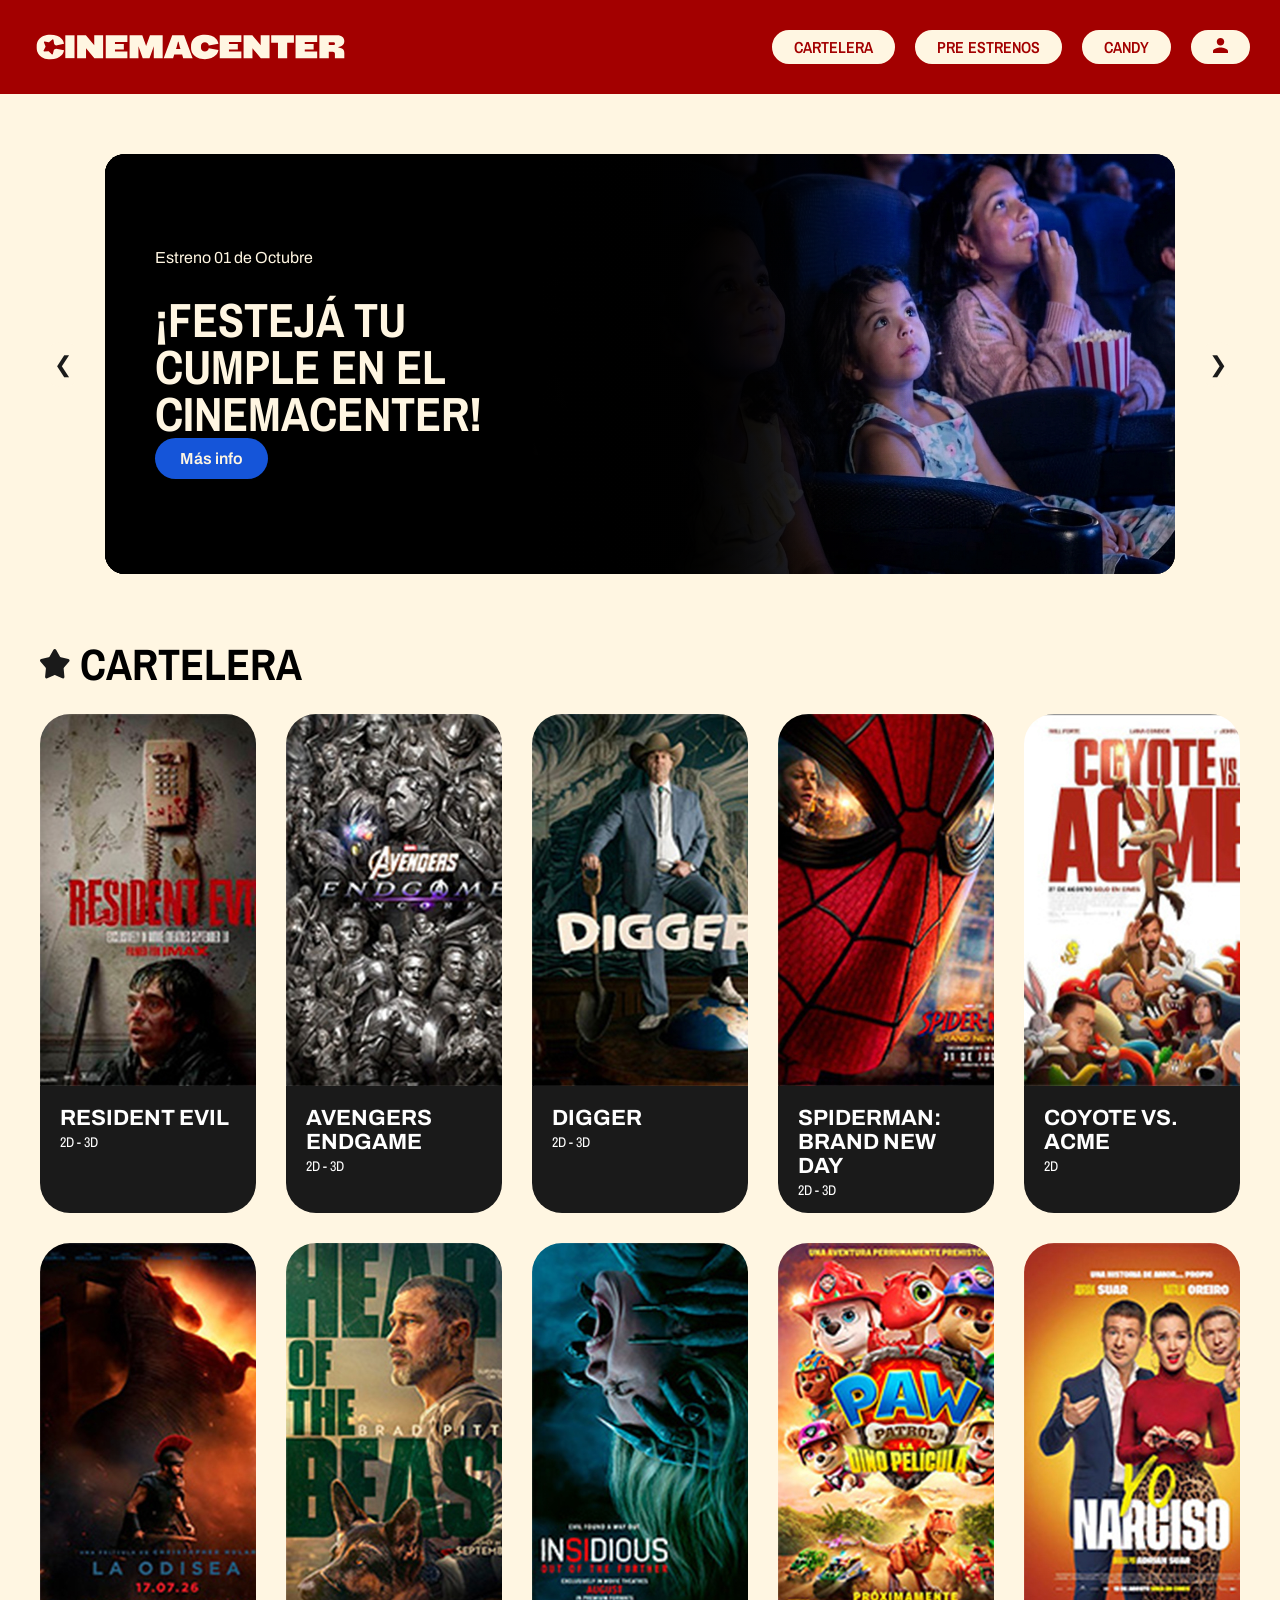
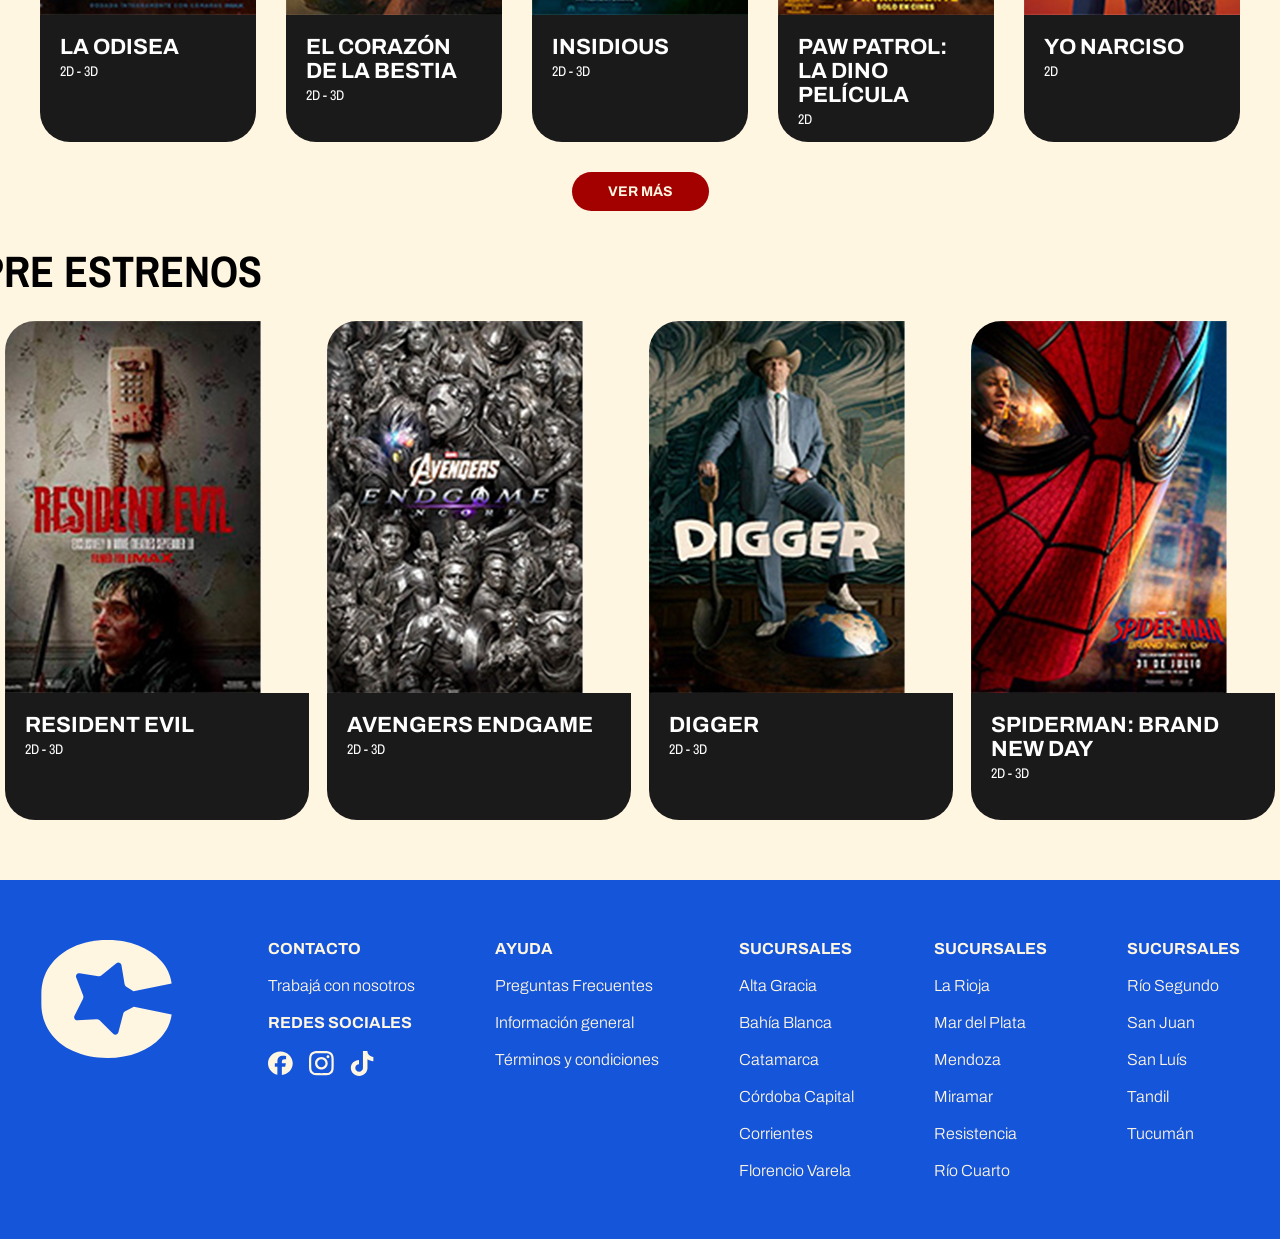
==== commit 90c1773f: "Merge branch 'main' into mili_11" ====
--- a/index.html
+++ b/index.html
@@ -27,7 +27,6 @@
 
     <main>
         <!-- INICIO DE SESIÓN -->
-        <!-- POP-UP LOGIN -->
         <div id="popup-login" class="popup-login" popover="auto">
             <button class="btn-cerrar-login" popovertarget="popup-login" popovertargetaction="hide">×</button>
             <h2>¡HOLA, QUÉ BUENO<br> VERTE POR ACÁ!</h2>
@@ -51,50 +50,52 @@
             <div class="contenedor-carrusel">
 
                 <article class="banner activo">
-                   <img src="img/posters-carrousel-web/carrusel_avengers_doomday.jpg" alt="dr-doom" class="imagen-banner">
-                   <div class="degradado-banner"></div>
-                   <div class="contenido-banner">
-                    <p class="fecha-banner"> Preventa 28 de Septiembre </p>
-                    <h1>PREVENTA</h1>
-                    <p class="mini-texto">Reservá tu entrada en todos los formatos disponibles 2D y 3D</p>
-                    <a href="entradas.html" class="boton-banner"> Comprá tus entradas</a>
-                   </div>
+                    <img src="img/posters-carrousel-web/carrusel_avengers_doomday.jpg" alt="dr-doom"
+                        class="imagen-banner">
+                    <div class="degradado-banner"></div>
+                    <div class="contenido-banner">
+                        <p class="fecha-banner"> Preventa 28 de Septiembre </p>
+                        <h1>PREVENTA</h1>
+                        <p class="mini-texto">Reservá tu entrada en todos los formatos disponibles 2D y 3D</p>
+                        <a href="entradas.html" class="boton-banner"> Comprá tus entradas</a>
+                    </div>
                 </article>
-        
+
                 <article class="banner activo">
-                   <img src="img/posters-carrousel-web/carrusel_redisent_evil.jpg" alt="resident-evil" class="imagen-banner">
-                   <div class="degradado-banner"></div>
-                   <div class="contenido-banner">
-                    <p class="fecha-banner">Estreno 01 de Octubre</p>
-                    <h1>LAS PELÍCULAS QUE CAMBIARON HALLOWEEN EN UNA NOCHE DE TERROR</h1>
-                    <a href="entradas.html" class="boton-banner"> Comprá tus entradas</a>
-                   </div>
+                    <img src="img/posters-carrousel-web/carrusel_redisent_evil.jpg" alt="resident-evil"
+                        class="imagen-banner">
+                    <div class="degradado-banner"></div>
+                    <div class="contenido-banner">
+                        <p class="fecha-banner">Estreno 01 de Octubre</p>
+                        <h1>LAS PELÍCULAS QUE CAMBIARON HALLOWEEN EN UNA NOCHE DE TERROR</h1>
+                        <a href="entradas.html" class="boton-banner"> Comprá tus entradas</a>
+                    </div>
                 </article>
-                
+
                 <article class="banner activo">
-                   <img src="img/posters-carrousel-web/carrusel_endgame.jpg" alt="end-game" class="imagen-banner">
-                   <div class="degradado-banner"></div>
-                   <div class="contenido-banner">
-                   <p class="fecha-banner">Estreno 01 de Octubre</p>
-                   <h1>REVIVÍ LA MEJOR PELÍCULA DE SUPERHÉROES EN LA ÚLTIMA DÉCADA</h1>
-                   <a href="entradas.html" class="boton-banner"> Comprá tus entradas</a>
-                   </div>
+                    <img src="img/posters-carrousel-web/carrusel_endgame.jpg" alt="end-game" class="imagen-banner">
+                    <div class="degradado-banner"></div>
+                    <div class="contenido-banner">
+                        <p class="fecha-banner">Estreno 01 de Octubre</p>
+                        <h1>REVIVÍ LA MEJOR PELÍCULA DE SUPERHÉROES EN LA ÚLTIMA DÉCADA</h1>
+                        <a href="entradas.html" class="boton-banner"> Comprá tus entradas</a>
+                    </div>
                 </article>
 
                 <article class="banner activo">
-                   <img src="img/posters-carrousel-web/carrusel_niños.jpg" alt="niños" class="imagen-banner">
-                   <div class="degradado-banner"></div>
-                   <div class="contenido-banner">
-                   <p class="fecha-banner">Estreno 01 de Octubre</p>
-                   <h1>¡FESTEJÁ TU CUMPLE EN EL CINEMACENTER!</h1>
-                   <a href="entradas.html" class="boton-banner">Más info</a>
-                   </div>
+                    <img src="img/posters-carrousel-web/carrusel_niños.jpg" alt="niños" class="imagen-banner">
+                    <div class="degradado-banner"></div>
+                    <div class="contenido-banner">
+                        <p class="fecha-banner">Estreno 01 de Octubre</p>
+                        <h1>¡FESTEJÁ TU CUMPLE EN EL CINEMACENTER!</h1>
+                        <a href="entradas.html" class="boton-banner">Más info</a>
+                    </div>
                 </article>
-           </div>
-           <button class="flecha-carrusel siguiente" id="siguiente" aria-label="Película siguiente"> &#10095;</button>
-        </section> 
-   
-       <!-- CARTELERA -->
+            </div>
+            <button class="flecha-carrusel siguiente" id="siguiente" aria-label="Película siguiente"> &#10095;</button>
+        </section>
+
+        <!-- CARTELERA -->
         <section id="cartelera">
             <div class="titulares">
                 <img src="img/svg/estrella_titulares.svg" alt="estrella-titulares" width="30" height="30">
@@ -105,8 +106,8 @@
             <div class="peliculas">
                 <!-- PRIMERA FILA -->
                 <article class="pelicula">
-                    <img src="img/posters-cartelera-web/resident-evil_posterpreview.jpg" alt="Resident Evil" width="290"
-                        height="422">
+                    <img src="img/posters-cartelera-web/resident-evil_posterpreview.jpg" alt="Resident Evil" width="256"
+                        height="372">
                     <div class="info-pelicula">
                         <h3>RESIDENT EVIL</h3>
                         <p>2D - 3D</p>
@@ -118,15 +119,17 @@
                             VER HORARIOS
                         </button>
                     </div>
-                    <!-- ventana emergente -->
+                    <!-- VENTANA EMERGENTE -->
                     <div id="modal-resident-evil" class="modal-pelicula" popover="auto">
                         <div class="modal-contenedor-interno">
-                            <!-- Botón para cerrar la ventana -->
-                            <button class="btn-cerrar" popovertarget="modal-digger" popovertargetaction="hide"> X </button>
+
+                            <button class="btn-cerrar" popovertarget="modal-resident-evil" popovertargetaction="hide"> X
+                            </button>
 
                             <section class="modal-superior">
                                 <div class="modal-poster">
-                                    <img src="img/posters-cartelera-web/resident-evil_posterpreview.jpg"alt="Resident Evil" width="600" height="900">
+                                    <img src="img/posters-cartelera-vent-emerg/resident-evil.jpg" alt="Resident Evil"
+                                        width="600" height="900">
                                 </div>
 
                                 <div class="modal-datos">
@@ -223,7 +226,7 @@
 
                 <article class="pelicula">
                     <img src="img/posters-cartelera-web/avengers-endgame-encore_posterpreview.jpg"
-                        alt="Avengers Endgame" width="290" height="422">
+                        alt="Avengers Endgame" width="256" height="372">
                     <div class="info-pelicula">
                         <h3>AVENGERS ENDGAME</h3>
                         <p>2D - 3D</p>
@@ -235,10 +238,10 @@
                             VER HORARIOS
                         </button>
                     </div>
-                    <!-- ventana emergente -->
+                    <!-- VENTANA EMERGENTE -->
                     <div id="modal-avengers-endgame" class="modal-pelicula" popover="auto">
                         <div class="modal-contenedor-interno">
-                            <!-- Botón para cerrar la ventana -->
+
                             <button class="btn-cerrar" popovertarget="modal-avengers-endgame"
                                 popovertargetaction="hide">
                                 X
@@ -246,25 +249,24 @@
                             <!-- info. película -->
                             <section class="modal-superior">
                                 <div class="modal-poster">
-                                    <img src="img/posters-cartelera-web/resident-evil_posterpreview.jpg"
-                                        alt="Resident Evil" width="600" height="900">
+                                    <img src="img/posters-cartelera-vent-emerg/avengers-endgame.jpg"
+                                        alt="Avengers Endgame" width="600" height="900">
                                 </div>
                                 <div class="modal-datos">
-                                    <h2>RESIDENT EVIL</h2>
-                                    <p class="sinopsis">Película basada en la saga de videojuegos de Capcom del mismo
-                                        nombre. En una reinvención totalmente nueva, el mensajero médico Bryan (Austin
-                                        Abrams) se ve inmerso en una carrera de acción sin descanso por la
-                                        supervivencia, mientras el caos se desata a su alrededor.
+                                    <h2>AVENGERS ENDGAME</h2>
+                                    <p class="sinopsis">Los Vengadores sobrevivientes unen fuerzas en un último intento
+                                        desesperado por revertir el daño causado por Thanos y restaurar el equilibrio
+                                        del universo.
                                     </p>
                                     <ul class="ficha-tecnica">
                                         <li><strong>FORMATO:</strong> 2D - 3D</li>
-                                        <li><strong>DURACIÓN:</strong> 94 min.</li>
-                                        <li><strong>GÉNERO:</strong> TERROR</li>
-                                        <li><strong>DIRECTOR:</strong> Zach Cregger</li>
+                                        <li><strong>DURACIÓN:</strong> 181 min.</li>
+                                        <li><strong>GÉNERO:</strong> CIENCIA FICCIÓN</li>
+                                        <li><strong>DIRECTOR:</strong> Anthony y Joe Russo</li>
                                     </ul>
                                     <div class="modal-trailer">
-                                        <iframe src="https://www.youtube.com/embed/SK7yfYeUQ2Q" width="540" height="340"
-                                            title="Tráiler de Resident Evil" allowfullscreen>
+                                        <iframe src="https://www.youtube.com/embed/u7QErIFCc7k" width="540" height="340"
+                                            title="Tráiler de Avengers Endgame" allowfullscreen>
                                         </iframe>
                                     </div>
                                 </div>
@@ -346,7 +348,7 @@
                 </article>
 
                 <article class="pelicula">
-                    <img src="img/posters-cartelera-web/digger_posterpreview.jpg" alt="Digger" width="290" height="422">
+                    <img src="img/posters-cartelera-web/digger_posterpreview.jpg" alt="Digger" width="256" height="372">
                     <div class="info-pelicula">
                         <h3>DIGGER</h3>
                         <p>2D - 3D</p>
@@ -354,7 +356,7 @@
                     <!-- pop up -->
                     <div class="popup-pelicula">
                         <p>COMEDIA</p>
-                        <button type="button" class="btn-horarios" popovertarget="modal-resident-evil">
+                        <button type="button" class="btn-horarios" popovertarget="modal-digger">
                             VER HORARIOS
                         </button>
                     </div>
@@ -362,28 +364,28 @@
                     <div id="modal-digger" class="modal-pelicula" popover="auto">
                         <div class="modal-contenedor-interno">
                             <!-- Botón para cerrar la ventana -->
-                            <button class="btn-cerrar" popovertarget="modal-digger" popovertargetaction="hide"> X </button>
+                            <button class="btn-cerrar" popovertarget="modal-digger" popovertargetaction="hide"> X
+                            </button>
                             <!-- info. película -->
                             <section class="modal-superior">
                                 <div class="modal-poster">
-                                    <img src="img/posters-cartelera-web/resident-evil_posterpreview.jpg"alt="Resident Evil" width="600" height="900">
+                                    <img src="img/posters-cartelera-vent-emerg/digger.jpg" alt="Digger" width="600"
+                                        height="900">
                                 </div>
                                 <div class="modal-datos">
-                                    <h2>RESIDENT EVIL</h2>
-                                    <p class="sinopsis">Película basada en la saga de videojuegos de Capcom del mismo
-                                        nombre. En una reinvención totalmente nueva, el mensajero médico Bryan (Austin
-                                        Abrams) se ve inmerso en una carrera de acción sin descanso por la
-                                        supervivencia, mientras el caos se desata a su alrededor.
+                                    <h2>DIGGER</h2>
+                                    <p class="sinopsis">El hombre más poderoso del mundo comete un error catastrófico
+                                        que lo obliga a replantearse todo su imperio y enfrentarse a las consecuencias.
                                     </p>
                                     <ul class="ficha-tecnica">
                                         <li><strong>FORMATO:</strong> 2D - 3D</li>
-                                        <li><strong>DURACIÓN:</strong> 94 min.</li>
-                                        <li><strong>GÉNERO:</strong> TERROR</li>
-                                        <li><strong>DIRECTOR:</strong> Zach Cregger</li>
+                                        <li><strong>DURACIÓN:</strong> 128 min.</li>
+                                        <li><strong>GÉNERO:</strong> COMEDIA</li>
+                                        <li><strong>DIRECTOR:</strong> Alejandro González Iñárritu</li>
                                     </ul>
                                     <div class="modal-trailer">
                                         <iframe src="https://www.youtube.com/embed/SK7yfYeUQ2Q" width="540" height="340"
-                                            title="Tráiler de Resident Evil" allowfullscreen>
+                                            title="Tráiler de Digger" allowfullscreen>
                                         </iframe>
                                     </div>
                                 </div>
@@ -458,10 +460,12 @@
                         </div>
                     </div>
                 </article>
+
                 <article class="pelicula">
-                    <img src="img/posters-cartelera-web/spiderman-un-nuevo-dia-posterpreview.jpg" alt="Spiderman">
-                    <div class="info-pelicula" width="290" height="422">
-                        <h3>SPIDER-MAN:BRAND NEW DAY</h3>
+                    <img src="img/posters-cartelera-web/spiderman-un-nuevo-dia-posterpreview.jpg" alt="Spiderman"
+                        width="256" height="372">
+                    <div class="info-pelicula">
+                        <h3>SPIDERMAN: BRAND NEW DAY</h3>
                         <p>2D - 3D</p>
                     </div>
 
@@ -472,12 +476,113 @@
                             VER HORARIOS
                         </button>
 
+                        <!-- ventana emergente -->
+                        <div id="modal-spiderman" class="modal-pelicula" popover="auto">
+                            <div class="modal-contenedor-interno">
+                                <!-- Botón para cerrar la ventana -->
+                                <button class="btn-cerrar" popovertarget="modal-spiderman" popovertargetaction="hide"> X
+                                </button>
+                                <!-- info. película -->
+                                <section class="modal-superior">
+                                    <div class="modal-poster">
+                                        <img src="img/posters-cartelera-vent-emerg/spiderman-un-nuevo-dia.jpg"
+                                            alt="Spiderman" width="600" height="900">
+                                    </div>
+                                    <div class="modal-datos">
+                                        <h2>SPIDERMAN UN NUEVO DÍA</h2>
+                                        <!-- esto por alguna razon agarra el estilo de "popup-pelicula p, y se ve blanco, ni idea"-->
+                                        <p class="sinopsis">Tras un evento que altera la realidad, Peter Parker debe
+                                            enfrentar nuevos villanos y rehacer su vida desde cero en las calles de
+                                            Nueva York.
+                                        </p>
+                                        <ul class="ficha-tecnica">
+                                            <li><strong>FORMATO:</strong> 2D - 3D</li>
+                                            <li><strong>DURACIÓN:</strong> 135 min.</li>
+                                            <li><strong>GÉNERO:</strong> CIENCIA FICCIÓN</li>
+                                            <li><strong>DIRECTOR:</strong> Jon Watts</li>
+                                        </ul>
+                                        <div class="modal-trailer">
+                                            <iframe src="https://www.youtube.com/embed/pqLSLoDkZWE" width="540"
+                                                height="340" title="Tráiler de Spiderman" allowfullscreen>
+                                            </iframe>
+                                        </div>
+                                    </div>
+                                </section>
+                                <!-- días y horarios -->
+                                <section class="modal-inferior">
+                                    <h3>DÍAS, HORARIOS Y FORMATOS</h3>
+                                    <!-- días -->
+                                    <div class="selector-dias">
+                                        <input type="checkbox" id="jueves" class="check-dia">
+                                        <label for="jueves" class="btn-dia">JUEVES<br>01/10</label>
+
+                                        <input type="checkbox" id="viernes" class="check-dia">
+                                        <label for="viernes" class="btn-dia">VIERNES<br>02/10</label>
+
+                                        <input type="checkbox" id="sabado" class="check-dia">
+                                        <label for="sabado" class="btn-dia">SÁBADO<br>03/10</label>
+
+                                        <input type="checkbox" id="domingo" class="check-dia">
+                                        <label for="domingo" class="btn-dia">DOMINGO<br>04/10</label>
+
+                                        <input type="checkbox" id="lunes" class="check-dia">
+                                        <label for="lunes" class="btn-dia">LUNES<br>05/10</label>
+
+                                        <input type="checkbox" id="martes" class="check-dia">
+                                        <label for="martes" class="btn-dia">MARTES<br>06/10</label>
+
+                                    </div>
+
+                                    <!-- formato y horarios -->
+                                    <div class="selector-horarios">
+                                        <h4>2D CASTELLANO</h4>
+                                        <div class="fila-horas">
+                                            <input type="checkbox" id="hora12" class="check-hora">
+                                            <label for="hora12" class="btn-hora">12.00 h</label>
+
+                                            <input type="checkbox" id="hora1430" class="check-hora">
+                                            <label for="hora1430" class="btn-hora">14.30 h</label>
+
+                                            <input type="checkbox" id="hora16" class="check-hora">
+                                            <label for="hora16" class="btn-hora">16.00 h</label>
+
+                                            <input type="checkbox" id="hora18" class="check-hora">
+                                            <label for="hora18" class="btn-hora">18.00 h</label>
+
+                                            <input type="checkbox" id="hora2030" class="check-hora">
+                                            <label for="hora2030" class="btn-hora">20.30 h</label>
+                                        </div>
+
+                                        <h4>2D SUBTITULADA</h4>
+                                        <div class="fila-horas">
+
+                                            <input type="checkbox" id="hora1230" class="check-hora">
+                                            <label for="hora1230" class="btn-hora">12.30 h</label>
+
+                                            <input type="checkbox" id="hora15" class="check-hora">
+                                            <label for="hora15" class="btn-hora">15.00 h</label>
+
+                                            <input type="checkbox" id="hora1615" class="check-hora">
+                                            <label for="hora1615" class="btn-hora">16.15 h</label>
+
+                                            <input type="checkbox" id="hora1830" class="check-hora">
+                                            <label for="hora1830" class="btn-hora">18.30 h</label>
+
+                                            <input type="checkbox" id="hora20" class="check-hora">
+                                            <label for="hora20" class="btn-hora">20.00 h</label>
+                                        </div>
+                                    </div>
+                                </section>
+                                <!-- botón comprá tus entradas -->
+                                <a href="entradas.html" class="btn-comprar">Comprá tus entradas</a>
+                            </div>
+                        </div>
 
                 </article>
 
                 <article class="pelicula">
-                    <img src="img/posters-cartelera-web/coyote-vs-acme.jpg" alt="Coyote vs Acme" width="290"
-                        height="422">
+                    <img src="img/posters-cartelera-web/coyote-vs-acme.jpg" alt="Coyote vs Acme" width="256"
+                        height="372">
                     <div class="info-pelicula">
                         <h3>COYOTE VS. ACME</h3>
                         <p>2D</p>
@@ -502,7 +607,7 @@
                             <!-- info. película -->
                             <section class="modal-superior">
                                 <div class="modal-poster">
-                                    <img src="img/posters-cartelera-web/coyote-vs-acme.jpg" alt="Coyote vs Acme"
+                                    <img src="img/posters-cartelera-vent-emerg/coyote-vs-acme.jpg" alt="Coyote vs Acme"
                                         width="600" height="900">
                                 </div>
 
@@ -524,8 +629,8 @@
                                     </ul>
 
                                     <div class="modal-trailer">
-                                        <iframe src="https://www.youtube.com/embed/SK7yfYeUQ2Q" width="540" height="340"
-                                            title="Tráiler de Resident Evil" allowfullscreen>
+                                        <iframe src="https://www.youtube.com/embed/Yj-Nm47IW9k" width="540" height="340"
+                                            title="Tráiler de Coyote VS Acme" allowfullscreen>
                                         </iframe>
                                     </div>
                                 </div>
@@ -610,8 +715,8 @@
                 <!-- SEGUNDA FILA -->
 
                 <article class="pelicula">
-                    <img src="img/posters-cartelera-web/la-odisea_posterpreview.jpg" alt="La Odisea" width="290"
-                        height="422">
+                    <img src="img/posters-cartelera-web/la-odisea_posterpreview.jpg" alt="La Odisea" width="256"
+                        height="372">
                     <div class="info-pelicula">
                         <h3>LA ODISEA</h3>
                         <p>2D - 3D</p>
@@ -619,12 +724,116 @@
                     <!-- pop up -->
                     <div class="popup-pelicula">
                         <p>ACCIÓN</p>
-                        <a href="horarios.html" class="btn-horarios">VER HORARIOS</a>
-                        <!-- acá, para no hacer 234892 html se puede hacer lo de las ventanas emergentes, pero no sé, por ahora quedará así. -->
-                    </div>
+                        <button type="button" class="btn-horarios" popovertarget="modal-la-odisea">
+                            VER HORARIOS
+                        </button>
+                    </div>
+
+                    <!-- ventana emergente -->
+                    <div id="modal-la-odisea" class="modal-pelicula" popover="auto">
+                        <div class="modal-contenedor-interno">
+                            <!-- Botón para cerrar la ventana -->
+                            <button class="btn-cerrar" popovertarget="modal-la-odisea" popovertargetaction="hide"> X
+                            </button>
+                            <!-- info. película -->
+                            <section class="modal-superior">
+                                <div class="modal-poster">
+                                    <img src="img/posters-cartelera-vent-emerg/la-odisea.jpg" alt="La Odisea"
+                                        width="600" height="900">
+                                </div>
+                                <div class="modal-datos">
+                                    <h2>LA ODISEA</h2>
+                                    <p class="sinopsis">Una épica aventura que sigue a un valiente héroe en su largo y
+                                        peligroso viaje de regreso a casa tras años de guerra y exilio.
+                                    </p>
+                                    <ul class="ficha-tecnica">
+                                        <li><strong>FORMATO:</strong> 2D - 3D</li>
+                                        <li><strong>DURACIÓN:</strong> 142 min.</li>
+                                        <li><strong>GÉNERO:</strong> ACCIÓN</li>
+                                        <li><strong>DIRECTOR:</strong> Denis Villeneuve</li>
+                                    </ul>
+                                    <div class="modal-trailer">
+                                        <iframe src="https://www.youtube.com/embed/7GxoGRGkhBQ" width="540" height="340"
+                                            title="Tráiler de La Odisea" allowfullscreen>
+                                        </iframe>
+                                    </div>
+                                </div>
+                            </section>
+                            <!-- días y horarios -->
+                            <section class="modal-inferior">
+                                <h3>DÍAS, HORARIOS Y FORMATOS</h3>
+                                <!-- días -->
+                                <div class="selector-dias">
+                                    <input type="checkbox" id="jueves" class="check-dia">
+                                    <label for="jueves" class="btn-dia">JUEVES<br>01/10</label>
+
+                                    <input type="checkbox" id="viernes" class="check-dia">
+                                    <label for="viernes" class="btn-dia">VIERNES<br>02/10</label>
+
+                                    <input type="checkbox" id="sabado" class="check-dia">
+                                    <label for="sabado" class="btn-dia">SÁBADO<br>03/10</label>
+
+                                    <input type="checkbox" id="domingo" class="check-dia">
+                                    <label for="domingo" class="btn-dia">DOMINGO<br>04/10</label>
+
+                                    <input type="checkbox" id="lunes" class="check-dia">
+                                    <label for="lunes" class="btn-dia">LUNES<br>05/10</label>
+
+                                    <input type="checkbox" id="martes" class="check-dia">
+                                    <label for="martes" class="btn-dia">MARTES<br>06/10</label>
+
+                                </div>
+
+                                <!-- formato y horarios -->
+                                <div class="selector-horarios">
+                                    <h4>2D CASTELLANO</h4>
+                                    <div class="fila-horas">
+                                        <input type="checkbox" id="hora12" class="check-hora">
+                                        <label for="hora12" class="btn-hora">12.00 h</label>
+
+                                        <input type="checkbox" id="hora1430" class="check-hora">
+                                        <label for="hora1430" class="btn-hora">14.30 h</label>
+
+                                        <input type="checkbox" id="hora16" class="check-hora">
+                                        <label for="hora16" class="btn-hora">16.00 h</label>
+
+                                        <input type="checkbox" id="hora18" class="check-hora">
+                                        <label for="hora18" class="btn-hora">18.00 h</label>
+
+                                        <input type="checkbox" id="hora2030" class="check-hora">
+                                        <label for="hora2030" class="btn-hora">20.30 h</label>
+                                    </div>
+
+                                    <h4>2D SUBTITULADA</h4>
+                                    <div class="fila-horas">
+
+                                        <input type="checkbox" id="hora1230" class="check-hora">
+                                        <label for="hora1230" class="btn-hora">12.30 h</label>
+
+                                        <input type="checkbox" id="hora15" class="check-hora">
+                                        <label for="hora15" class="btn-hora">15.00 h</label>
+
+                                        <input type="checkbox" id="hora1615" class="check-hora">
+                                        <label for="hora1615" class="btn-hora">16.15 h</label>
+
+                                        <input type="checkbox" id="hora1830" class="check-hora">
+                                        <label for="hora1830" class="btn-hora">18.30 h</label>
+
+                                        <input type="checkbox" id="hora20" class="check-hora">
+                                        <label for="hora20" class="btn-hora">20.00 h</label>
+                                    </div>
+                                </div>
+                            </section>
+                            <!-- botón comprá tus entradas -->
+                            <a href="entradas.html" class="btn-comprar">Comprá tus entradas</a>
+                        </div>
+                    </div>
+
                 </article>
+
                 <article class="pelicula">
-                    <img src="img/posters-cartelera-web/el-corazon-de-la-bestia_posterpreview.jpg" alt="El corazón de la bestia" width="290" height="422">
+                    <img src="img/posters-cartelera-web/el-corazon-de-la-bestia_posterpreview.jpg"
+                        alt="El corazón de la bestia" width="256" height="372">
                     <div class="info-pelicula">
                         <h3>EL CORAZÓN DE LA BESTIA</h3>
                         <p>2D - 3D</p>
@@ -633,16 +842,117 @@
                     <!-- pop up -->
                     <div class="popup-pelicula">
                         <p>ACCIÓN</p>
-                        <a href="horarios.html" class="btn-horarios">VER HORARIOS</a>
-                        <!-- acá, para no hacer 234892 html se puede hacer lo de las ventanas emergentes, pero no sé, por ahora quedará así. -->
-
+                        <button type="button" class="btn-horarios" popovertarget="modal-el-corazon-de-la-bestia">
+                            VER HORARIOS
+                        </button>
+                    </div>
+
+                    <!-- ventana emergente -->
+                    <div id="modal-el-corazon-de-la-bestia" class="modal-pelicula" popover="auto">
+                        <div class="modal-contenedor-interno">
+                            <!-- Botón para cerrar la ventana -->
+                            <button class="btn-cerrar" popovertarget="modal-el-corazon-de-la-bestia"
+                                popovertargetaction="hide"> X
+                            </button>
+                            <!-- info. película -->
+                            <section class="modal-superior">
+                                <div class="modal-poster">
+                                    <img src="img/posters-cartelera-vent-emerg/el-corazon-de-la-bestia.jpg"
+                                        alt="El corazón de la bestia" width="600" height="900">
+                                </div>
+                                <div class="modal-datos">
+                                    <h2>EL CORAZÓN DE LA BESTIA</h2>
+                                    <p class="sinopsis">Un drama intenso y desgarrador sobre la supervivencia humana, la
+                                        lealtad y los instintos más salvajes empujados al límite de la razón.
+                                    </p>
+                                    <ul class="ficha-tecnica">
+                                        <li><strong>FORMATO:</strong> 2D - 3D</li>
+                                        <li><strong>DURACIÓN:</strong> 115 min.</li>
+                                        <li><strong>GÉNERO:</strong> ACCIÓN</li>
+                                        <li><strong>DIRECTOR:</strong> Alonso Cuarón</li>
+                                    </ul>
+                                    <div class="modal-trailer">
+                                        <iframe src="https://www.youtube.com/embed/GaMmw2t9g24" width="540" height="340"
+                                            title="Tráiler de El corazón de la bestia" allowfullscreen>
+                                        </iframe>
+                                    </div>
+                                </div>
+                            </section>
+                            <!-- días y horarios -->
+                            <section class="modal-inferior">
+                                <h3>DÍAS, HORARIOS Y FORMATOS</h3>
+                                <!-- días -->
+                                <div class="selector-dias">
+                                    <input type="checkbox" id="jueves" class="check-dia">
+                                    <label for="jueves" class="btn-dia">JUEVES<br>01/10</label>
+
+                                    <input type="checkbox" id="viernes" class="check-dia">
+                                    <label for="viernes" class="btn-dia">VIERNES<br>02/10</label>
+
+                                    <input type="checkbox" id="sabado" class="check-dia">
+                                    <label for="sabado" class="btn-dia">SÁBADO<br>03/10</label>
+
+                                    <input type="checkbox" id="domingo" class="check-dia">
+                                    <label for="domingo" class="btn-dia">DOMINGO<br>04/10</label>
+
+                                    <input type="checkbox" id="lunes" class="check-dia">
+                                    <label for="lunes" class="btn-dia">LUNES<br>05/10</label>
+
+                                    <input type="checkbox" id="martes" class="check-dia">
+                                    <label for="martes" class="btn-dia">MARTES<br>06/10</label>
+
+                                </div>
+
+                                <!-- formato y horarios -->
+                                <div class="selector-horarios">
+                                    <h4>2D CASTELLANO</h4>
+                                    <div class="fila-horas">
+                                        <input type="checkbox" id="hora12" class="check-hora">
+                                        <label for="hora12" class="btn-hora">12.00 h</label>
+
+                                        <input type="checkbox" id="hora1430" class="check-hora">
+                                        <label for="hora1430" class="btn-hora">14.30 h</label>
+
+                                        <input type="checkbox" id="hora16" class="check-hora">
+                                        <label for="hora16" class="btn-hora">16.00 h</label>
+
+                                        <input type="checkbox" id="hora18" class="check-hora">
+                                        <label for="hora18" class="btn-hora">18.00 h</label>
+
+                                        <input type="checkbox" id="hora2030" class="check-hora">
+                                        <label for="hora2030" class="btn-hora">20.30 h</label>
+                                    </div>
+
+                                    <h4>2D SUBTITULADA</h4>
+                                    <div class="fila-horas">
+
+                                        <input type="checkbox" id="hora1230" class="check-hora">
+                                        <label for="hora1230" class="btn-hora">12.30 h</label>
+
+                                        <input type="checkbox" id="hora15" class="check-hora">
+                                        <label for="hora15" class="btn-hora">15.00 h</label>
+
+                                        <input type="checkbox" id="hora1615" class="check-hora">
+                                        <label for="hora1615" class="btn-hora">16.15 h</label>
+
+                                        <input type="checkbox" id="hora1830" class="check-hora">
+                                        <label for="hora1830" class="btn-hora">18.30 h</label>
+
+                                        <input type="checkbox" id="hora20" class="check-hora">
+                                        <label for="hora20" class="btn-hora">20.00 h</label>
+                                    </div>
+                                </div>
+                            </section>
+                            <!-- botón comprá tus entradas -->
+                            <a href="entradas.html" class="btn-comprar">Comprá tus entradas</a>
+                        </div>
                     </div>
 
                 </article>
 
                 <article class="pelicula">
-                    <img src="img/posters-cartelera-web/insidious_posterpreview.jpg" alt="Insidious" width="290"
-                        height="422">
+                    <img src="img/posters-cartelera-web/insidious_posterpreview.jpg" alt="Insidious" width="256"
+                        height="372">
                     <div class="info-pelicula">
                         <h3>INSIDIOUS</h3>
                         <p>2D - 3D</p>
@@ -651,17 +961,118 @@
                     <!-- pop up -->
                     <div class="popup-pelicula">
                         <p>TERROR</p>
-                        <a href="horarios.html" class="btn-horarios">VER HORARIOS</a>
-                        <!-- acá, para no hacer 234892 html se puede hacer lo de las ventanas emergentes, pero no sé, por ahora quedará así. -->
-
-                    </div>
-
+                        <button type="button" class="btn-horarios" popovertarget="modal-insidious">
+                            VER HORARIOS
+                        </button>
+                    </div>
+
+                    <!-- ventana emergente -->
+                    <div id="modal-insidious" class="modal-pelicula" popover="auto">
+                        <div class="modal-contenedor-interno">
+                            <!-- Botón para cerrar la ventana -->
+                            <button class="btn-cerrar" popovertarget="modal-insidious" popovertargetaction="hide"> X
+                            </button>
+
+                            <!-- info. película -->
+                            <section class="modal-superior">
+                                <div class="modal-poster">
+                                    <img src="img/posters-cartelera-vent-emerg/insidious.jpg" alt="Insidious"
+                                        width="600" height="900">
+                                </div>
+                                <div class="modal-datos">
+                                    <h2>INSIDIOUS</h2>
+                                    <p class="sinopsis">Una familia descubre que oscuros espíritus acechan a su hijo,
+                                        quien ha caído en un coma inexplicable que lo conecta con un plano astral
+                                        aterrador.
+                                    </p>
+                                    <ul class="ficha-tecnica">
+                                        <li><strong>FORMATO:</strong> 2D - 3D</li>
+                                        <li><strong>DURACIÓN:</strong> 103 min.</li>
+                                        <li><strong>GÉNERO:</strong> TERROR</li>
+                                        <li><strong>DIRECTOR:</strong> James Wan</li>
+                                    </ul>
+                                    <div class="modal-trailer">
+                                        <iframe src="https://www.youtube.com/embed/jgagTebSZrM" width="540" height="340"
+                                            title="Tráiler de Insidious" allowfullscreen>
+                                        </iframe>
+                                    </div>
+                                </div>
+                            </section>
+                            <!-- días y horarios -->
+                            <section class="modal-inferior">
+                                <h3>DÍAS, HORARIOS Y FORMATOS</h3>
+                                <!-- días -->
+                                <div class="selector-dias">
+                                    <input type="checkbox" id="jueves" class="check-dia">
+                                    <label for="jueves" class="btn-dia">JUEVES<br>01/10</label>
+
+                                    <input type="checkbox" id="viernes" class="check-dia">
+                                    <label for="viernes" class="btn-dia">VIERNES<br>02/10</label>
+
+                                    <input type="checkbox" id="sabado" class="check-dia">
+                                    <label for="sabado" class="btn-dia">SÁBADO<br>03/10</label>
+
+                                    <input type="checkbox" id="domingo" class="check-dia">
+                                    <label for="domingo" class="btn-dia">DOMINGO<br>04/10</label>
+
+                                    <input type="checkbox" id="lunes" class="check-dia">
+                                    <label for="lunes" class="btn-dia">LUNES<br>05/10</label>
+
+                                    <input type="checkbox" id="martes" class="check-dia">
+                                    <label for="martes" class="btn-dia">MARTES<br>06/10</label>
+
+                                </div>
+
+                                <!-- formato y horarios -->
+                                <div class="selector-horarios">
+                                    <h4>2D CASTELLANO</h4>
+                                    <div class="fila-horas">
+                                        <input type="checkbox" id="hora12" class="check-hora">
+                                        <label for="hora12" class="btn-hora">12.00 h</label>
+
+                                        <input type="checkbox" id="hora1430" class="check-hora">
+                                        <label for="hora1430" class="btn-hora">14.30 h</label>
+
+                                        <input type="checkbox" id="hora16" class="check-hora">
+                                        <label for="hora16" class="btn-hora">16.00 h</label>
+
+                                        <input type="checkbox" id="hora18" class="check-hora">
+                                        <label for="hora18" class="btn-hora">18.00 h</label>
+
+                                        <input type="checkbox" id="hora2030" class="check-hora">
+                                        <label for="hora2030" class="btn-hora">20.30 h</label>
+                                    </div>
+
+                                    <h4>2D SUBTITULADA</h4>
+                                    <div class="fila-horas">
+
+                                        <input type="checkbox" id="hora1230" class="check-hora">
+                                        <label for="hora1230" class="btn-hora">12.30 h</label>
+
+                                        <input type="checkbox" id="hora15" class="check-hora">
+                                        <label for="hora15" class="btn-hora">15.00 h</label>
+
+                                        <input type="checkbox" id="hora1615" class="check-hora">
+                                        <label for="hora1615" class="btn-hora">16.15 h</label>
+
+                                        <input type="checkbox" id="hora1830" class="check-hora">
+                                        <label for="hora1830" class="btn-hora">18.30 h</label>
+
+                                        <input type="checkbox" id="hora20" class="check-hora">
+                                        <label for="hora20" class="btn-hora">20.00 h</label>
+                                    </div>
+                                </div>
+                            </section>
+                            <!-- botón comprá tus entradas -->
+                            <a href="entradas.html" class="btn-comprar">Comprá tus entradas</a>
+                        </div>
+                    </div>
                 </article>
 
                 <article class="pelicula">
                     <img src="img/posters-cartelera-web/paw-patrol-la-dino-pelicula_posterpreview.jpg"
-                        alt="Paw Patrol La Dino Película">
-                    <div class="info-pelicula" width="290" height="422">
+                        alt="Paw Patrol La Dino Película" width="256" height="372">
+                    <div class="info-pelicula">
                         <h3>PAW PATROL: LA DINO PELÍCULA</h3>
                         <p>2D</p>
                     </div>
@@ -669,16 +1080,118 @@
                     <!-- pop up -->
                     <div class="popup-pelicula">
                         <p>INFANTIL</p>
-                        <a href="horarios.html" class="btn-horarios">VER HORARIOS</a>
-                        <!-- acá, para no hacer 234892 html se puede hacer lo de las ventanas emergentes, pero no sé, por ahora quedará así. -->
-
+                        <button type="button" class="btn-horarios" popovertarget="modal-paw-patrol-dino">
+                            VER HORARIOS
+                        </button>
+                    </div>
+
+                    <!-- ventana emergente -->
+                    <div id="modal-paw-patrol-dino" class="modal-pelicula" popover="auto">
+                        <div class="modal-contenedor-interno">
+                            <!-- Botón para cerrar la ventana -->
+                            <button class="btn-cerrar" popovertarget="modal-paw-patrol-dino" popovertargetaction="hide">
+                                X
+                            </button>
+
+                            <!-- info. película -->
+                            <section class="modal-superior">
+                                <div class="modal-poster">
+                                    <img src="img/posters-cartelera-vent-emerg/paw-patrol-la-dino-pelicula.jpg"
+                                        alt="Paw Patrol La dino película" width="600" height="900">
+                                </div>
+                                <div class="modal-datos">
+                                    <h2>PAW PATROL: LA DINO PELÍCULA</h2>
+                                    <p class="sinopsis">Los valientes cachorros viajan a la prehistórica Tierra de los
+                                        Dinosaurios para una nueva y gigantesca misión de rescate perruno.
+                                    </p>
+                                    <ul class="ficha-tecnica">
+                                        <li><strong>FORMATO:</strong> 2D </li>
+                                        <li><strong>DURACIÓN:</strong> 88 min.</li>
+                                        <li><strong>GÉNERO:</strong> TERROR</li>
+                                        <li><strong>DIRECTOR:</strong> Cal Brunker</li>
+                                    </ul>
+                                    <div class="modal-trailer">
+                                        <iframe src="https://www.youtube.com/embed/JX_Lz8qrijgjgagTebSZrM" width="540"
+                                            height="340" title="Tráiler de Paw Patrol La dino película" allowfullscreen>
+                                        </iframe>
+                                    </div>
+                                </div>
+                            </section>
+                            <!-- días y horarios -->
+                            <section class="modal-inferior">
+                                <h3>DÍAS, HORARIOS Y FORMATOS</h3>
+                                <!-- días -->
+                                <div class="selector-dias">
+                                    <input type="checkbox" id="jueves" class="check-dia">
+                                    <label for="jueves" class="btn-dia">JUEVES<br>01/10</label>
+
+                                    <input type="checkbox" id="viernes" class="check-dia">
+                                    <label for="viernes" class="btn-dia">VIERNES<br>02/10</label>
+
+                                    <input type="checkbox" id="sabado" class="check-dia">
+                                    <label for="sabado" class="btn-dia">SÁBADO<br>03/10</label>
+
+                                    <input type="checkbox" id="domingo" class="check-dia">
+                                    <label for="domingo" class="btn-dia">DOMINGO<br>04/10</label>
+
+                                    <input type="checkbox" id="lunes" class="check-dia">
+                                    <label for="lunes" class="btn-dia">LUNES<br>05/10</label>
+
+                                    <input type="checkbox" id="martes" class="check-dia">
+                                    <label for="martes" class="btn-dia">MARTES<br>06/10</label>
+
+                                </div>
+
+                                <!-- formato y horarios -->
+                                <div class="selector-horarios">
+                                    <h4>2D CASTELLANO</h4>
+                                    <div class="fila-horas">
+                                        <input type="checkbox" id="hora12" class="check-hora">
+                                        <label for="hora12" class="btn-hora">12.00 h</label>
+
+                                        <input type="checkbox" id="hora1430" class="check-hora">
+                                        <label for="hora1430" class="btn-hora">14.30 h</label>
+
+                                        <input type="checkbox" id="hora16" class="check-hora">
+                                        <label for="hora16" class="btn-hora">16.00 h</label>
+
+                                        <input type="checkbox" id="hora18" class="check-hora">
+                                        <label for="hora18" class="btn-hora">18.00 h</label>
+
+                                        <input type="checkbox" id="hora2030" class="check-hora">
+                                        <label for="hora2030" class="btn-hora">20.30 h</label>
+                                    </div>
+
+                                    <h4>2D SUBTITULADA</h4>
+                                    <div class="fila-horas">
+
+                                        <input type="checkbox" id="hora1230" class="check-hora">
+                                        <label for="hora1230" class="btn-hora">12.30 h</label>
+
+                                        <input type="checkbox" id="hora15" class="check-hora">
+                                        <label for="hora15" class="btn-hora">15.00 h</label>
+
+                                        <input type="checkbox" id="hora1615" class="check-hora">
+                                        <label for="hora1615" class="btn-hora">16.15 h</label>
+
+                                        <input type="checkbox" id="hora1830" class="check-hora">
+                                        <label for="hora1830" class="btn-hora">18.30 h</label>
+
+                                        <input type="checkbox" id="hora20" class="check-hora">
+                                        <label for="hora20" class="btn-hora">20.00 h</label>
+                                    </div>
+                                </div>
+                            </section>
+                            <!-- botón comprá tus entradas -->
+                            <a href="entradas.html" class="btn-comprar">Comprá tus entradas</a>
+                        </div>
                     </div>
 
                 </article>
 
                 <article class="pelicula">
-                    <img src="img/posters-cartelera-web/yo-narciso_posterpreview.jpg" alt="Yo Narciso" width="290"
-                        height="422">
+                    <img src="img/posters-cartelera-web/yo-narciso_posterpreview.jpg" alt="Yo Narciso" width="256"
+                        height="372">
                     <div class="info-pelicula">
                         <h3>YO NARCISO</h3>
                         <p>2D</p>
@@ -687,9 +1200,112 @@
                     <!-- pop up -->
                     <div class="popup-pelicula">
                         <p>COMEDIA ROMÁNTICA</p>
-                        <a href="horarios.html" class="btn-horarios">VER HORARIOS</a>
-                        <!-- acá, para no hacer 234892 html se puede hacer lo de las ventanas emergentes, pero no sé, por ahora quedará así. -->
-
+                        <button type="button" class="btn-horarios" popovertarget="modal-yo-narciso">
+                            VER HORARIOS
+                        </button>
+                    </div>
+
+                    <!-- ventana emergente -->
+                    <div id="modal-yo-narciso" class="modal-pelicula" popover="auto">
+                        <div class="modal-contenedor-interno">
+                            <!-- Botón para cerrar la ventana -->
+                            <button class="btn-cerrar" popovertarget="modal-yo-narciso" popovertargetaction="hide">
+                                X
+                            </button>
+
+                            <!-- info. película -->
+                            <section class="modal-superior">
+                                <div class="modal-poster">
+                                    <img src="img/posters-cartelera-vent-emerg/yo-narciso.jpg" alt="Yo Narciso"
+                                        width="600" height="900">
+                                </div>
+                                <div class="modal-datos">
+                                    <h2>YO NARCISO</h2>
+                                    <p class="sinopsis">Una comedia satírica sobre el ego y las relaciones, donde un
+                                        hombre obsesionado consigo mismo debe aprender a registrar la existencia de los
+                                        demás.
+                                    </p>
+                                    <ul class="ficha-tecnica">
+                                        <li><strong>FORMATO:</strong> 2D </li>
+                                        <li><strong>DURACIÓN:</strong> 97 min.</li>
+                                        <li><strong>GÉNERO:</strong> COMEDIA ROMÁNTICA</li>
+                                        <li><strong>DIRECTOR:</strong> Ariel Winograd</li>
+                                    </ul>
+                                    <div class="modal-trailer">
+                                        <iframe src="https://www.youtube.com/embed/tv03AgZUBPY" width="540" height="340"
+                                            title="Tráiler de Yo narciso" allowfullscreen>
+                                        </iframe>
+                                    </div>
+                                </div>
+                            </section>
+                            <!-- días y horarios -->
+                            <section class="modal-inferior">
+                                <h3>DÍAS, HORARIOS Y FORMATOS</h3>
+                                <!-- días -->
+                                <div class="selector-dias">
+                                    <input type="checkbox" id="jueves" class="check-dia">
+                                    <label for="jueves" class="btn-dia">JUEVES<br>01/10</label>
+
+                                    <input type="checkbox" id="viernes" class="check-dia">
+                                    <label for="viernes" class="btn-dia">VIERNES<br>02/10</label>
+
+                                    <input type="checkbox" id="sabado" class="check-dia">
+                                    <label for="sabado" class="btn-dia">SÁBADO<br>03/10</label>
+
+                                    <input type="checkbox" id="domingo" class="check-dia">
+                                    <label for="domingo" class="btn-dia">DOMINGO<br>04/10</label>
+
+                                    <input type="checkbox" id="lunes" class="check-dia">
+                                    <label for="lunes" class="btn-dia">LUNES<br>05/10</label>
+
+                                    <input type="checkbox" id="martes" class="check-dia">
+                                    <label for="martes" class="btn-dia">MARTES<br>06/10</label>
+
+                                </div>
+
+                                <!-- formato y horarios -->
+                                <div class="selector-horarios">
+                                    <h4>2D CASTELLANO</h4>
+                                    <div class="fila-horas">
+                                        <input type="checkbox" id="hora12" class="check-hora">
+                                        <label for="hora12" class="btn-hora">12.00 h</label>
+
+                                        <input type="checkbox" id="hora1430" class="check-hora">
+                                        <label for="hora1430" class="btn-hora">14.30 h</label>
+
+                                        <input type="checkbox" id="hora16" class="check-hora">
+                                        <label for="hora16" class="btn-hora">16.00 h</label>
+
+                                        <input type="checkbox" id="hora18" class="check-hora">
+                                        <label for="hora18" class="btn-hora">18.00 h</label>
+
+                                        <input type="checkbox" id="hora2030" class="check-hora">
+                                        <label for="hora2030" class="btn-hora">20.30 h</label>
+                                    </div>
+
+                                    <h4>2D SUBTITULADA</h4>
+                                    <div class="fila-horas">
+
+                                        <input type="checkbox" id="hora1230" class="check-hora">
+                                        <label for="hora1230" class="btn-hora">12.30 h</label>
+
+                                        <input type="checkbox" id="hora15" class="check-hora">
+                                        <label for="hora15" class="btn-hora">15.00 h</label>
+
+                                        <input type="checkbox" id="hora1615" class="check-hora">
+                                        <label for="hora1615" class="btn-hora">16.15 h</label>
+
+                                        <input type="checkbox" id="hora1830" class="check-hora">
+                                        <label for="hora1830" class="btn-hora">18.30 h</label>
+
+                                        <input type="checkbox" id="hora20" class="check-hora">
+                                        <label for="hora20" class="btn-hora">20.00 h</label>
+                                    </div>
+                                </div>
+                            </section>
+                            <!-- botón comprá tus entradas -->
+                            <a href="entradas.html" class="btn-comprar">Comprá tus entradas</a>
+                        </div>
                     </div>
 
                 </article>
@@ -708,134 +1324,1419 @@
 
                         <article class="pelicula">
                             <img src="img/posters-cartelera-web/verity_posterpreview.jpg"
-                                alt="Verity: La sombra de un engaño" width="290" height="422">
+                                alt="Verity: La sombra de un engaño" width="256" height="372">
                             <div class="info-pelicula">
                                 <h3>VERITY: LA SOMBRA DE UN ENGAÑO</h3>
-                                <p>2D - 3D</p>
-                            </div>
-                            <div class="popup-pelicula">
-                                <p>THRILLER</p>
-                                <a href="horarios.html" class="btn-horarios">VER HORARIOS</a>
-                            </div>
-                        </article>
-
-                        <article class="pelicula">
-                            <img src="img/posters-cartelera-web/el-corazon-de-la-bestia_posterpreview.jpg"
-                                alt="Vertigo 2: Punto Muerto" width="290" height="422">
-                            <div class="info-pelicula">
-                                <h3>VERTIGO 2: PUNTO MUERTO</h3>
-                                <p>2D - 3D</p>
-                            </div>
+                                <p>2D</p>
+                            </div>
+
+                            <!-- pop up -->
                             <div class="popup-pelicula">
                                 <p>SUSPENSO</p>
-                                <a href="horarios.html" class="btn-horarios">VER HORARIOS</a>
-                            </div>
+                                <button type="button" class="btn-horarios" popovertarget="modal-verity">
+                                    VER HORARIOS
+                                </button>
+                            </div>
+
+                            <!-- ventana emergente -->
+                            <div id="modal-verity" class="modal-pelicula" popover="auto">
+                                <div class="modal-contenedor-interno">
+                                    <!-- Botón para cerrar la ventana -->
+                                    <button class="btn-cerrar" popovertarget="modal-verity" popovertargetaction="hide">
+                                        X
+                                    </button>
+
+                                    <!-- info. película -->
+                                    <section class="modal-superior">
+                                        <div class="modal-poster">
+                                            <img src="img/posters-cartelera-vent-emerg/verity.jpg" alt="Verity"
+                                                width="600" height="900">
+                                        </div>
+                                        <div class="modal-datos">
+                                            <h2>VERITY: LA SOMBRA DE UN ENGAÑO</h2>
+                                            <p class="sinopsis">Una escritora descubre un oscuro manuscrito que revela
+                                                verdades perturbadoras y mortales sobre la extraña familia para la que
+                                                trabaja.
+                                            </p>
+                                            <ul class="ficha-tecnica">
+                                                <li><strong>FORMATO:</strong> 2D - 3D</li>
+                                                <li><strong>DURACIÓN:</strong> 118 min.</li>
+                                                <li><strong>GÉNERO:</strong> SUSPENSO</li>
+                                                <li><strong>DIRECTOR:</strong> David Fincher</li>
+                                            </ul>
+                                            <div class="modal-trailer">
+                                                <iframe src="https://www.youtube.com/embed/2AckZubjDiU" width="540"
+                                                    height="340" title="Tráiler de Verity" allowfullscreen>
+                                                </iframe>
+                                            </div>
+                                        </div>
+                                    </section>
+                                    <!-- días y horarios -->
+                                    <section class="modal-inferior">
+                                        <h3>DÍAS, HORARIOS Y FORMATOS</h3>
+                                        <!-- días -->
+                                        <div class="selector-dias">
+                                            <input type="checkbox" id="jueves" class="check-dia">
+                                            <label for="jueves" class="btn-dia">JUEVES<br>01/10</label>
+
+                                            <input type="checkbox" id="viernes" class="check-dia">
+                                            <label for="viernes" class="btn-dia">VIERNES<br>02/10</label>
+
+                                            <input type="checkbox" id="sabado" class="check-dia">
+                                            <label for="sabado" class="btn-dia">SÁBADO<br>03/10</label>
+
+                                            <input type="checkbox" id="domingo" class="check-dia">
+                                            <label for="domingo" class="btn-dia">DOMINGO<br>04/10</label>
+
+                                            <input type="checkbox" id="lunes" class="check-dia">
+                                            <label for="lunes" class="btn-dia">LUNES<br>05/10</label>
+
+                                            <input type="checkbox" id="martes" class="check-dia">
+                                            <label for="martes" class="btn-dia">MARTES<br>06/10</label>
+
+                                        </div>
+
+                                        <!-- formato y horarios -->
+                                        <div class="selector-horarios">
+                                            <h4>2D CASTELLANO</h4>
+                                            <div class="fila-horas">
+                                                <input type="checkbox" id="hora12" class="check-hora">
+                                                <label for="hora12" class="btn-hora">12.00 h</label>
+
+                                                <input type="checkbox" id="hora1430" class="check-hora">
+                                                <label for="hora1430" class="btn-hora">14.30 h</label>
+
+                                                <input type="checkbox" id="hora16" class="check-hora">
+                                                <label for="hora16" class="btn-hora">16.00 h</label>
+
+                                                <input type="checkbox" id="hora18" class="check-hora">
+                                                <label for="hora18" class="btn-hora">18.00 h</label>
+
+                                                <input type="checkbox" id="hora2030" class="check-hora">
+                                                <label for="hora2030" class="btn-hora">20.30 h</label>
+                                            </div>
+
+                                            <h4>2D SUBTITULADA</h4>
+                                            <div class="fila-horas">
+
+                                                <input type="checkbox" id="hora1230" class="check-hora">
+                                                <label for="hora1230" class="btn-hora">12.30 h</label>
+
+                                                <input type="checkbox" id="hora15" class="check-hora">
+                                                <label for="hora15" class="btn-hora">15.00 h</label>
+
+                                                <input type="checkbox" id="hora1615" class="check-hora">
+                                                <label for="hora1615" class="btn-hora">16.15 h</label>
+
+                                                <input type="checkbox" id="hora1830" class="check-hora">
+                                                <label for="hora1830" class="btn-hora">18.30 h</label>
+
+                                                <input type="checkbox" id="hora20" class="check-hora">
+                                                <label for="hora20" class="btn-hora">20.00 h</label>
+                                            </div>
+                                        </div>
+                                    </section>
+                                    <!-- botón comprá tus entradas -->
+                                    <a href="entradas.html" class="btn-comprar">Comprá tus entradas</a>
+                                </div>
+                            </div>
+
+                        </article>
+
+                        <article class="pelicula">
+                            <img src="img/posters-cartelera-web/vertigo_posterpreview.jpg" alt="Vertigo 2: Punto Muerto"
+                                width="256" height="372">
+                            <div class="info-pelicula">
+                                <h3>VÉRTIGO 2: PUNTO MUERTO</h3>
+                                <p>2D - 3D</p>
+                            </div>
+                            <!-- pop up -->
+                            <div class="popup-pelicula">
+                                <p>ACCIÓN</p>
+                                <button type="button" class="btn-horarios" popovertarget="modal-vertigo">
+                                    VER HORARIOS
+                                </button>
+                            </div>
+
+
+                            <!-- ventana emergente -->
+                            <div id="modal-vertigo" class="modal-pelicula" popover="auto">
+                                <div class="modal-contenedor-interno">
+                                    <!-- Botón para cerrar la ventana -->
+                                    <button class="btn-cerrar" popovertarget="modal-vertigo" popovertargetaction="hide">
+                                        X
+                                    </button>
+
+
+                                    <!-- info. película -->
+                                    <section class="modal-superior">
+                                        <div class="modal-poster">
+                                            <img src="img/posters-cartelera-vent-emerg/vertigo-2.jpg" alt="Vertigo"
+                                                width="600" height="900">
+                                        </div>
+                                        <div class="modal-datos">
+                                            <h2>VÉRTIGO 2: PUNTO MUERTO</h2>
+                                            <p class="sinopsis">Un thriller de suspenso extremo donde los protagonistas
+                                                deberán enfrentar sus peores miedos psicológicos para sobrevivir al
+                                                vacío.
+                                            </p>
+                                            <ul class="ficha-tecnica">
+                                                <li><strong>FORMATO:</strong> 2D - 3D</li>
+                                                <li><strong>DURACIÓN:</strong> 122 min.</li>
+                                                <li><strong>GÉNERO:</strong> ACCIÓN</li>
+                                                <li><strong>DIRECTOR:</strong> Christopher McQuarrie</li>
+                                            </ul>
+                                            <div class="modal-trailer">
+                                                <iframe src="https://www.youtube.com/embed/6ESEtbv0J8M" width="540"
+                                                    height="340" title="Tráiler de Vértigo 2" allowfullscreen>
+                                                </iframe>
+                                            </div>
+                                        </div>
+                                    </section>
+
+                                    <!-- días y horarios -->
+                                    <section class="modal-inferior">
+                                        <h3>DÍAS, HORARIOS Y FORMATOS</h3>
+                                        <!-- días -->
+                                        <div class="selector-dias">
+                                            <input type="checkbox" id="jueves" class="check-dia">
+                                            <label for="jueves" class="btn-dia">JUEVES<br>01/10</label>
+
+
+                                            <input type="checkbox" id="viernes" class="check-dia">
+                                            <label for="viernes" class="btn-dia">VIERNES<br>02/10</label>
+
+
+                                            <input type="checkbox" id="sabado" class="check-dia">
+                                            <label for="sabado" class="btn-dia">SÁBADO<br>03/10</label>
+
+
+                                            <input type="checkbox" id="domingo" class="check-dia">
+                                            <label for="domingo" class="btn-dia">DOMINGO<br>04/10</label>
+
+
+                                            <input type="checkbox" id="lunes" class="check-dia">
+                                            <label for="lunes" class="btn-dia">LUNES<br>05/10</label>
+
+
+                                            <input type="checkbox" id="martes" class="check-dia">
+                                            <label for="martes" class="btn-dia">MARTES<br>06/10</label>
+
+
+                                        </div>
+
+
+                                        <!-- formato y horarios -->
+                                        <div class="selector-horarios">
+                                            <h4>2D CASTELLANO</h4>
+                                            <div class="fila-horas">
+                                                <input type="checkbox" id="hora12" class="check-hora">
+                                                <label for="hora12" class="btn-hora">12.00 h</label>
+
+
+                                                <input type="checkbox" id="hora1430" class="check-hora">
+                                                <label for="hora1430" class="btn-hora">14.30 h</label>
+
+
+                                                <input type="checkbox" id="hora16" class="check-hora">
+                                                <label for="hora16" class="btn-hora">16.00 h</label>
+
+
+                                                <input type="checkbox" id="hora18" class="check-hora">
+                                                <label for="hora18" class="btn-hora">18.00 h</label>
+
+
+                                                <input type="checkbox" id="hora2030" class="check-hora">
+                                                <label for="hora2030" class="btn-hora">20.30 h</label>
+                                            </div>
+
+
+                                            <h4>2D SUBTITULADA</h4>
+                                            <div class="fila-horas">
+
+
+                                                <input type="checkbox" id="hora1230" class="check-hora">
+                                                <label for="hora1230" class="btn-hora">12.30 h</label>
+
+
+                                                <input type="checkbox" id="hora15" class="check-hora">
+                                                <label for="hora15" class="btn-hora">15.00 h</label>
+
+
+                                                <input type="checkbox" id="hora1615" class="check-hora">
+                                                <label for="hora1615" class="btn-hora">16.15 h</label>
+
+
+                                                <input type="checkbox" id="hora1830" class="check-hora">
+                                                <label for="hora1830" class="btn-hora">18.30 h</label>
+
+
+                                                <input type="checkbox" id="hora20" class="check-hora">
+                                                <label for="hora20" class="btn-hora">20.00 h</label>
+                                            </div>
+                                        </div>
+                                    </section>
+
+                                    <!-- botón comprá tus entradas -->
+                                    <a href="entradas.html" class="btn-comprar">Comprá tus entradas</a>
+                                </div>
+                            </div>
+
                         </article>
 
                         <article class="pelicula">
                             <img src="img/posters-cartelera-web/escondida-en-mi-cabeza_posterpreview.jpg"
-                                alt="Escondida en mi cabeza" width="290" height="422">
+                                alt="Escondida en mi cabeza" width="256" height="372">
                             <div class="info-pelicula">
                                 <h3>ESCONDIDA EN MI CABEZA</h3>
-                                <p>2D - 3D</p>
-                            </div>
+                                <p>2D</p>
+                            </div>
+                            <!-- pop up -->
                             <div class="popup-pelicula">
                                 <p>COMEDIA</p>
-                                <a href="horarios.html" class="btn-horarios">VER HORARIOS</a>
-                            </div>
+                                <button type="button" class="btn-horarios" popovertarget="modal-escondida-en-mi-cabeza">
+                                    VER HORARIOS
+                                </button>
+                            </div>
+
+
+                            <!-- ventana emergente -->
+                            <div id="modal-escondida-en-mi-cabeza" class="modal-pelicula" popover="auto">
+                                <div class="modal-contenedor-interno">
+                                    <!-- Botón para cerrar la ventana -->
+                                    <button class="btn-cerrar" popovertarget="modal-escondida-en-mi-cabeza"
+                                        popovertargetaction="hide">
+                                        X
+                                    </button>
+
+
+                                    <!-- info. película -->
+                                    <section class="modal-superior">
+                                        <div class="modal-poster">
+                                            <img src="img/posters-cartelera-vent-emerg/escondida-en-mi-cabeza.jpg"
+                                                alt="Escondida en mi cabeza" width="600" height="900">
+                                        </div>
+                                        <div class="modal-datos">
+                                            <h2>ESCONDIDA EN MI CABEZA</h2>
+                                            <p class="sinopsis">Tras despertar de un coma de 14 años, Erni descubre que
+                                                una inversión en criptomonedas que realizó en el pasado ahora vale
+                                                millones. El único problema es que no logra recordar la contraseña para
+                                                acceder a su nueva fortuna.
+                                            </p>
+                                            <ul class="ficha-tecnica">
+                                                <li><strong>FORMATO:</strong> 2D </li>
+                                                <li><strong>DURACIÓN:</strong> 105 min.</li>
+                                                <li><strong>GÉNERO:</strong> COMEDIA ROMÁNTICA</li>
+                                                <li><strong>DIRECTOR:</strong> Lucas Vivo García Lagos</li>
+                                            </ul>
+                                            <div class="modal-trailer">
+                                                <iframe src="https://www.youtube.com/embed/3kFtLMkRL04" width="540"
+                                                    height="340" title="Tráiler de Escondida en mi cabeza"
+                                                    allowfullscreen>
+                                                </iframe>
+                                            </div>
+                                        </div>
+                                    </section>
+                                    <!-- días y horarios -->
+                                    <section class="modal-inferior">
+                                        <h3>DÍAS, HORARIOS Y FORMATOS</h3>
+                                        <!-- días -->
+                                        <div class="selector-dias">
+                                            <input type="checkbox" id="jueves" class="check-dia">
+                                            <label for="jueves" class="btn-dia">JUEVES<br>01/10</label>
+
+
+                                            <input type="checkbox" id="viernes" class="check-dia">
+                                            <label for="viernes" class="btn-dia">VIERNES<br>02/10</label>
+
+
+                                            <input type="checkbox" id="sabado" class="check-dia">
+                                            <label for="sabado" class="btn-dia">SÁBADO<br>03/10</label>
+
+
+                                            <input type="checkbox" id="domingo" class="check-dia">
+                                            <label for="domingo" class="btn-dia">DOMINGO<br>04/10</label>
+
+
+                                            <input type="checkbox" id="lunes" class="check-dia">
+                                            <label for="lunes" class="btn-dia">LUNES<br>05/10</label>
+
+
+                                            <input type="checkbox" id="martes" class="check-dia">
+                                            <label for="martes" class="btn-dia">MARTES<br>06/10</label>
+
+
+                                        </div>
+
+
+                                        <!-- formato y horarios -->
+                                        <div class="selector-horarios">
+                                            <h4>2D CASTELLANO</h4>
+                                            <div class="fila-horas">
+                                                <input type="checkbox" id="hora12" class="check-hora">
+                                                <label for="hora12" class="btn-hora">12.00 h</label>
+
+
+                                                <input type="checkbox" id="hora1430" class="check-hora">
+                                                <label for="hora1430" class="btn-hora">14.30 h</label>
+
+
+                                                <input type="checkbox" id="hora16" class="check-hora">
+                                                <label for="hora16" class="btn-hora">16.00 h</label>
+
+
+                                                <input type="checkbox" id="hora18" class="check-hora">
+                                                <label for="hora18" class="btn-hora">18.00 h</label>
+
+
+                                                <input type="checkbox" id="hora2030" class="check-hora">
+                                                <label for="hora2030" class="btn-hora">20.30 h</label>
+                                            </div>
+
+
+                                            <h4>2D SUBTITULADA</h4>
+                                            <div class="fila-horas">
+
+
+                                                <input type="checkbox" id="hora1230" class="check-hora">
+                                                <label for="hora1230" class="btn-hora">12.30 h</label>
+
+
+                                                <input type="checkbox" id="hora15" class="check-hora">
+                                                <label for="hora15" class="btn-hora">15.00 h</label>
+
+
+                                                <input type="checkbox" id="hora1615" class="check-hora">
+                                                <label for="hora1615" class="btn-hora">16.15 h</label>
+
+
+                                                <input type="checkbox" id="hora1830" class="check-hora">
+                                                <label for="hora1830" class="btn-hora">18.30 h</label>
+
+
+                                                <input type="checkbox" id="hora20" class="check-hora">
+                                                <label for="hora20" class="btn-hora">20.00 h</label>
+                                            </div>
+                                        </div>
+                                    </section>
+                                    <!-- botón comprá tus entradas -->
+                                    <a href="entradas.html" class="btn-comprar">Comprá tus entradas</a>
+                                </div>
+                            </div>
+
                         </article>
 
                         <article class="pelicula">
                             <img src="img/posters-cartelera-web/la-isla-olvidada_posterpreview.jpg"
-                                alt="La isla olvidada" width="290" height="422">
+                                alt="La isla olvidada" width="256" height="372">
                             <div class="info-pelicula">
                                 <h3>LA ISLA OLVIDADA</h3>
                                 <p>2D - 3D</p>
                             </div>
+
+
+                            <!-- pop up -->
                             <div class="popup-pelicula">
-                                <p>AVENTURA</p>
-                                <a href="horarios.html" class="btn-horarios">VER HORARIOS</a>
-                            </div>
+                                <p>INFANTIL</p>
+                                <button type="button" class="btn-horarios" popovertarget="modal-la-isla-olvidada">
+                                    VER HORARIOS
+                                </button>
+                            </div>
+
+
+                            <!-- ventana emergente -->
+                            <div id="modal-la-isla-olvidada" class="modal-pelicula" popover="auto">
+                                <div class="modal-contenedor-interno">
+                                    <!-- Botón para cerrar la ventana -->
+                                    <button class="btn-cerrar" popovertarget="modal-la-isla-olvidada"
+                                        popovertargetaction="hide">
+                                        X
+                                    </button>
+
+
+                                    <!-- info. película -->
+                                    <section class="modal-superior">
+                                        <div class="modal-poster">
+                                            <img src="img/posters-cartelera-vent-emerg/la-isla-olvidada.jpg"
+                                                alt="La Isla Olvidada" width="600" height="900">
+                                        </div>
+                                        <div class="modal-datos">
+                                            <h2>LA ISLA OLVIDADA</h2>
+                                            <p class="sinopsis">Un grupo de jóvenes llega accidentalmente a una isla que
+                                                no aparece en los mapas, descubriendo secretos ancestrales que debieron
+                                                quedar enterrados.
+                                            </p>
+                                            <ul class="ficha-tecnica">
+                                                <li><strong>FORMATO:</strong> 2D - 3D</li>
+                                                <li><strong>DURACIÓN:</strong> 110 min.</li>
+                                                <li><strong>GÉNERO:</strong> INFANTIL</li>
+                                                <li><strong>DIRECTOR:</strong> J.J. Abrams</li>
+                                            </ul>
+                                            <div class="modal-trailer">
+                                                <iframe src="https://www.youtube.com/embed/JMvw0PVqbgs" width="540"
+                                                    height="340" title="Tráiler de La Isla Olvidada" allowfullscreen>
+                                                </iframe>
+                                            </div>
+                                        </div>
+                                    </section>
+                                    <!-- días y horarios -->
+                                    <section class="modal-inferior">
+                                        <h3>DÍAS, HORARIOS Y FORMATOS</h3>
+                                        <!-- días -->
+                                        <div class="selector-dias">
+                                            <input type="checkbox" id="jueves" class="check-dia">
+                                            <label for="jueves" class="btn-dia">JUEVES<br>01/10</label>
+
+
+                                            <input type="checkbox" id="viernes" class="check-dia">
+                                            <label for="viernes" class="btn-dia">VIERNES<br>02/10</label>
+
+
+                                            <input type="checkbox" id="sabado" class="check-dia">
+                                            <label for="sabado" class="btn-dia">SÁBADO<br>03/10</label>
+
+
+                                            <input type="checkbox" id="domingo" class="check-dia">
+                                            <label for="domingo" class="btn-dia">DOMINGO<br>04/10</label>
+
+
+                                            <input type="checkbox" id="lunes" class="check-dia">
+                                            <label for="lunes" class="btn-dia">LUNES<br>05/10</label>
+
+
+                                            <input type="checkbox" id="martes" class="check-dia">
+                                            <label for="martes" class="btn-dia">MARTES<br>06/10</label>
+
+
+                                        </div>
+
+
+                                        <!-- formato y horarios -->
+                                        <div class="selector-horarios">
+                                            <h4>2D CASTELLANO</h4>
+                                            <div class="fila-horas">
+                                                <input type="checkbox" id="hora12" class="check-hora">
+                                                <label for="hora12" class="btn-hora">12.00 h</label>
+
+
+                                                <input type="checkbox" id="hora1430" class="check-hora">
+                                                <label for="hora1430" class="btn-hora">14.30 h</label>
+
+
+                                                <input type="checkbox" id="hora16" class="check-hora">
+                                                <label for="hora16" class="btn-hora">16.00 h</label>
+
+
+                                                <input type="checkbox" id="hora18" class="check-hora">
+                                                <label for="hora18" class="btn-hora">18.00 h</label>
+
+
+                                                <input type="checkbox" id="hora2030" class="check-hora">
+                                                <label for="hora2030" class="btn-hora">20.30 h</label>
+                                            </div>
+
+
+                                            <h4>2D SUBTITULADA</h4>
+                                            <div class="fila-horas">
+
+
+                                                <input type="checkbox" id="hora1230" class="check-hora">
+                                                <label for="hora1230" class="btn-hora">12.30 h</label>
+
+
+                                                <input type="checkbox" id="hora15" class="check-hora">
+                                                <label for="hora15" class="btn-hora">15.00 h</label>
+
+
+                                                <input type="checkbox" id="hora1615" class="check-hora">
+                                                <label for="hora1615" class="btn-hora">16.15 h</label>
+
+
+                                                <input type="checkbox" id="hora1830" class="check-hora">
+                                                <label for="hora1830" class="btn-hora">18.30 h</label>
+
+
+                                                <input type="checkbox" id="hora20" class="check-hora">
+                                                <label for="hora20" class="btn-hora">20.00 h</label>
+                                            </div>
+                                        </div>
+                                    </section>
+                                    <!-- botón comprá tus entradas -->
+                                    <a href="entradas.html" class="btn-comprar">Comprá tus entradas</a>
+                                </div>
+                            </div>
+
+
+
+
                         </article>
 
                         <article class="pelicula">
                             <img src="img/posters-cartelera-web/relajadas-y-peligrosas_posterpreview.jpg"
-                                alt="Relajadas y muy peligrosas" width="290" height="422">
+                                alt="Relajadas y muy peligrosas" width="256" height="372">
                             <div class="info-pelicula">
                                 <h3>RELAJADAS Y MUY PELIGROSAS</h3>
                                 <p>2D</p>
                             </div>
+
+
+                            <!-- pop up -->
                             <div class="popup-pelicula">
                                 <p>COMEDIA</p>
-                                <a href="horarios.html" class="btn-horarios">VER HORARIOS</a>
-                            </div>
+                                <button type="button" class="btn-horarios"
+                                    popovertarget="modal-relajadas-y-muy-peligrosas">
+                                    VER HORARIOS
+                                </button>
+                            </div>
+
+
+                            <!-- ventana emergente -->
+                            <div id="modal-relajadas-y-muy-peligrosas" class="modal-pelicula" popover="auto">
+                                <div class="modal-contenedor-interno">
+                                    <!-- Botón para cerrar la ventana -->
+                                    <button class="btn-cerrar" popovertarget="modal-relajadas-y-muy-peligrosas"
+                                        popovertargetaction="hide">
+                                        X
+                                    </button>
+
+
+                                    <!-- info. película -->
+                                    <section class="modal-superior">
+                                        <div class="modal-poster">
+                                            <img src="img/posters-cartelera-vent-emerg/relajadas-y-muy-peligrosas.jpg"
+                                                alt="Relajadas y muy peligrosas" width="600" height="900">
+                                        </div>
+                                        <div class="modal-datos">
+                                            <h2>RELAJADAS Y MUY PELIGROSAS</h2>
+                                            <p class="sinopsis">Una comedia de enredos donde un grupo de amigas en
+                                                vacaciones se ve sorpresivamente envuelto en una arriesgada misión de
+                                                espionaje internacional.
+                                            </p>
+                                            <ul class="ficha-tecnica">
+                                                <li><strong>FORMATO:</strong> 2D </li>
+                                                <li><strong>DURACIÓN:</strong> 92 min.</li>
+                                                <li><strong>GÉNERO:</strong> COMEDIA</li>
+                                                <li><strong>DIRECTOR:</strong> Paul Feig</li>
+                                            </ul>
+                                            <div class="modal-trailer">
+                                                <iframe src="https://www.youtube.com/embed/https://www.B82XrAHS034"
+                                                    width="540" height="340"
+                                                    title="Tráiler de Relajadas y muy peligrosas" allowfullscreen>
+                                                </iframe>
+                                            </div>
+                                        </div>
+                                    </section>
+                                    <!-- días y horarios -->
+                                    <section class="modal-inferior">
+                                        <h3>DÍAS, HORARIOS Y FORMATOS</h3>
+                                        <!-- días -->
+                                        <div class="selector-dias">
+                                            <input type="checkbox" id="jueves" class="check-dia">
+                                            <label for="jueves" class="btn-dia">JUEVES<br>01/10</label>
+
+
+                                            <input type="checkbox" id="viernes" class="check-dia">
+                                            <label for="viernes" class="btn-dia">VIERNES<br>02/10</label>
+
+
+                                            <input type="checkbox" id="sabado" class="check-dia">
+                                            <label for="sabado" class="btn-dia">SÁBADO<br>03/10</label>
+
+
+                                            <input type="checkbox" id="domingo" class="check-dia">
+                                            <label for="domingo" class="btn-dia">DOMINGO<br>04/10</label>
+
+
+                                            <input type="checkbox" id="lunes" class="check-dia">
+                                            <label for="lunes" class="btn-dia">LUNES<br>05/10</label>
+
+
+                                            <input type="checkbox" id="martes" class="check-dia">
+                                            <label for="martes" class="btn-dia">MARTES<br>06/10</label>
+
+
+                                        </div>
+
+
+                                        <!-- formato y horarios -->
+                                        <div class="selector-horarios">
+                                            <h4>2D CASTELLANO</h4>
+                                            <div class="fila-horas">
+                                                <input type="checkbox" id="hora12" class="check-hora">
+                                                <label for="hora12" class="btn-hora">12.00 h</label>
+
+
+                                                <input type="checkbox" id="hora1430" class="check-hora">
+                                                <label for="hora1430" class="btn-hora">14.30 h</label>
+
+
+                                                <input type="checkbox" id="hora16" class="check-hora">
+                                                <label for="hora16" class="btn-hora">16.00 h</label>
+
+
+                                                <input type="checkbox" id="hora18" class="check-hora">
+                                                <label for="hora18" class="btn-hora">18.00 h</label>
+
+
+                                                <input type="checkbox" id="hora2030" class="check-hora">
+                                                <label for="hora2030" class="btn-hora">20.30 h</label>
+                                            </div>
+
+
+                                            <h4>2D SUBTITULADA</h4>
+                                            <div class="fila-horas">
+
+
+                                                <input type="checkbox" id="hora1230" class="check-hora">
+                                                <label for="hora1230" class="btn-hora">12.30 h</label>
+
+
+                                                <input type="checkbox" id="hora15" class="check-hora">
+                                                <label for="hora15" class="btn-hora">15.00 h</label>
+
+
+                                                <input type="checkbox" id="hora1615" class="check-hora">
+                                                <label for="hora1615" class="btn-hora">16.15 h</label>
+
+
+                                                <input type="checkbox" id="hora1830" class="check-hora">
+                                                <label for="hora1830" class="btn-hora">18.30 h</label>
+
+
+                                                <input type="checkbox" id="hora20" class="check-hora">
+                                                <label for="hora20" class="btn-hora">20.00 h</label>
+                                            </div>
+                                        </div>
+                                    </section>
+                                    <!-- botón comprá tus entradas -->
+                                    <a href="entradas.html" class="btn-comprar">Comprá tus entradas</a>
+                                </div>
+                            </div>
+
+
+
+
                         </article>
 
                         <!-- CUARTA FILA (DESPLEGADA) -->
 
                         <article class="pelicula">
                             <img src="img/posters-cartelera-web/toy-story-5_posterpreview.jpg" alt="Toy Story"
-                                width="290" height="422">
+                                width="256" height="372">
                             <div class="info-pelicula">
                                 <h3>TOY STORY 5</h3>
                                 <p>2D - 3D</p>
                             </div>
+
+                            <!-- pop up -->
                             <div class="popup-pelicula">
-                                <p>INFANTIL</p>
-                                <a href="horarios.html" class="btn-horarios">VER HORARIOS</a>
-                            </div>
+                                <p>ANIMACIÓN</p>
+                                <button type="button" class="btn-horarios" popovertarget="modal-toy-story-5">
+                                    VER HORARIOS
+                                </button>
+                            </div>
+
+
+                            <!-- ventana emergente -->
+                            <div id="modal-toy-story-5" class="modal-pelicula" popover="auto">
+                                <div class="modal-contenedor-interno">
+                                    <!-- Botón para cerrar la ventana -->
+                                    <button class="btn-cerrar" popovertarget="modal-toy-story-5"
+                                        popovertargetaction="hide">
+                                        X
+                                    </button>
+
+
+                                    <!-- info. película -->
+                                    <section class="modal-superior">
+                                        <div class="modal-poster">
+                                            <img src="img/posters-cartelera-vent-emerg/toy-story-5.jpg"
+                                                alt="Toy Story 5" width="600" height="900">
+                                        </div>
+                                        <div class="modal-datos">
+                                            <h2>TOY STORY 5</h2>
+                                            <p class="sinopsis">Woody, Buzz y el resto del grupo se embarcan en una
+                                                nueva y emotiva aventura que pondrá a prueba su lealtad y el verdadero
+                                                significado de ser un juguete.
+                                            </p>
+                                            <ul class="ficha-tecnica">
+                                                <li><strong>FORMATO:</strong> 2D - 3D</li>
+                                                <li><strong>DURACIÓN:</strong> 100 min.</li>
+                                                <li><strong>GÉNERO:</strong> ANIMACIÓN</li>
+                                                <li><strong>DIRECTOR:</strong> Josh Cooley</li>
+                                            </ul>
+                                            <div class="modal-trailer">
+                                                <iframe src="https://www.youtube.com/embed/RkDs1RircNw" width="540"
+                                                    height="340" title="Tráiler de Toy Story 5" allowfullscreen>
+                                                </iframe>
+                                            </div>
+                                        </div>
+                                    </section>
+                                    <!-- días y horarios -->
+                                    <section class="modal-inferior">
+                                        <h3>DÍAS, HORARIOS Y FORMATOS</h3>
+                                        <!-- días -->
+                                        <div class="selector-dias">
+                                            <input type="checkbox" id="jueves" class="check-dia">
+                                            <label for="jueves" class="btn-dia">JUEVES<br>01/10</label>
+
+
+                                            <input type="checkbox" id="viernes" class="check-dia">
+                                            <label for="viernes" class="btn-dia">VIERNES<br>02/10</label>
+
+
+                                            <input type="checkbox" id="sabado" class="check-dia">
+                                            <label for="sabado" class="btn-dia">SÁBADO<br>03/10</label>
+
+
+                                            <input type="checkbox" id="domingo" class="check-dia">
+                                            <label for="domingo" class="btn-dia">DOMINGO<br>04/10</label>
+
+
+                                            <input type="checkbox" id="lunes" class="check-dia">
+                                            <label for="lunes" class="btn-dia">LUNES<br>05/10</label>
+
+
+                                            <input type="checkbox" id="martes" class="check-dia">
+                                            <label for="martes" class="btn-dia">MARTES<br>06/10</label>
+
+
+                                        </div>
+
+
+                                        <!-- formato y horarios -->
+                                        <div class="selector-horarios">
+                                            <h4>2D CASTELLANO</h4>
+                                            <div class="fila-horas">
+                                                <input type="checkbox" id="hora12" class="check-hora">
+                                                <label for="hora12" class="btn-hora">12.00 h</label>
+
+
+                                                <input type="checkbox" id="hora1430" class="check-hora">
+                                                <label for="hora1430" class="btn-hora">14.30 h</label>
+
+
+                                                <input type="checkbox" id="hora16" class="check-hora">
+                                                <label for="hora16" class="btn-hora">16.00 h</label>
+
+
+                                                <input type="checkbox" id="hora18" class="check-hora">
+                                                <label for="hora18" class="btn-hora">18.00 h</label>
+
+
+                                                <input type="checkbox" id="hora2030" class="check-hora">
+                                                <label for="hora2030" class="btn-hora">20.30 h</label>
+                                            </div>
+
+
+                                            <h4>2D SUBTITULADA</h4>
+                                            <div class="fila-horas">
+
+
+                                                <input type="checkbox" id="hora1230" class="check-hora">
+                                                <label for="hora1230" class="btn-hora">12.30 h</label>
+
+
+                                                <input type="checkbox" id="hora15" class="check-hora">
+                                                <label for="hora15" class="btn-hora">15.00 h</label>
+
+
+                                                <input type="checkbox" id="hora1615" class="check-hora">
+                                                <label for="hora1615" class="btn-hora">16.15 h</label>
+
+
+                                                <input type="checkbox" id="hora1830" class="check-hora">
+                                                <label for="hora1830" class="btn-hora">18.30 h</label>
+
+
+                                                <input type="checkbox" id="hora20" class="check-hora">
+                                                <label for="hora20" class="btn-hora">20.00 h</label>
+                                            </div>
+                                        </div>
+                                    </section>
+                                    <!-- botón comprá tus entradas -->
+                                    <a href="entradas.html" class="btn-comprar">Comprá tus entradas</a>
+                                </div>
+                            </div>
+
+
+
                         </article>
 
                         <article class="pelicula">
                             <img src="img/posters-cartelera-web/monions_posterpreview.jpg" alt="Minions y Monstruos"
-                                width="290" height="422">
+                                width="256" height="372">
                             <div class="info-pelicula">
                                 <h3>MINIONS Y MONSTRUOS</h3>
                                 <p>2D - 3D</p>
                             </div>
+
+                            <!-- pop up -->
                             <div class="popup-pelicula">
-                                <p>INFANTIL</p>
-                                <a href="horarios.html" class="btn-horarios">VER HORARIOS</a>
-                            </div>
+                                <p>ANIMACIÓN</p>
+                                <button type="button" class="btn-horarios" popovertarget="modal-minions">
+                                    VER HORARIOS
+                                </button>
+                            </div>
+
+
+                            <!-- ventana emergente -->
+                            <div id="modal-minions" class="modal-pelicula" popover="auto">
+                                <div class="modal-contenedor-interno">
+                                    <!-- Botón para cerrar la ventana -->
+                                    <button class="btn-cerrar" popovertarget="modal-minions" popovertargetaction="hide">
+                                        X
+                                    </button>
+
+
+                                    <!-- info. película -->
+                                    <section class="modal-superior">
+                                        <div class="modal-poster">
+                                            <img src="img/posters-cartelera-vent-emerg/minions-y-monstruos.jpg"
+                                                alt="Minions y Monstruos" width="600" height="900">
+                                        </div>
+                                        <div class="modal-datos">
+                                            <h2>MINIONS Y MONSTRUOS</h2>
+                                            <p class="sinopsis">Los divertidos Minions desatan un caos desopilante al
+                                                intentar ayudar a un grupo de monstruos legendarios que se encuentran en
+                                                apuros.
+                                            </p>
+                                            <ul class="ficha-tecnica">
+                                                <li><strong>FORMATO:</strong> 2D - 3D </li>
+                                                <li><strong>DURACIÓN:</strong> 90 min.</li>
+                                                <li><strong>GÉNERO:</strong> ANIMACIÓN</li>
+                                                <li><strong>DIRECTOR:</strong> Kyle Balda</li>
+                                            </ul>
+                                            <div class="modal-trailer">
+                                                <iframe src="https://www.youtube.com/embed/Pp91fIfUrkM" width="540"
+                                                    height="340" title="Tráiler de Minions y Monstruos" allowfullscreen>
+                                                </iframe>
+                                            </div>
+                                        </div>
+                                    </section>
+                                    <!-- días y horarios -->
+                                    <section class="modal-inferior">
+                                        <h3>DÍAS, HORARIOS Y FORMATOS</h3>
+                                        <!-- días -->
+                                        <div class="selector-dias">
+                                            <input type="checkbox" id="jueves" class="check-dia">
+                                            <label for="jueves" class="btn-dia">JUEVES<br>01/10</label>
+
+
+                                            <input type="checkbox" id="viernes" class="check-dia">
+                                            <label for="viernes" class="btn-dia">VIERNES<br>02/10</label>
+
+
+                                            <input type="checkbox" id="sabado" class="check-dia">
+                                            <label for="sabado" class="btn-dia">SÁBADO<br>03/10</label>
+
+
+                                            <input type="checkbox" id="domingo" class="check-dia">
+                                            <label for="domingo" class="btn-dia">DOMINGO<br>04/10</label>
+
+
+                                            <input type="checkbox" id="lunes" class="check-dia">
+                                            <label for="lunes" class="btn-dia">LUNES<br>05/10</label>
+
+
+                                            <input type="checkbox" id="martes" class="check-dia">
+                                            <label for="martes" class="btn-dia">MARTES<br>06/10</label>
+
+
+                                        </div>
+
+
+                                        <!-- formato y horarios -->
+                                        <div class="selector-horarios">
+                                            <h4>2D CASTELLANO</h4>
+                                            <div class="fila-horas">
+                                                <input type="checkbox" id="hora12" class="check-hora">
+                                                <label for="hora12" class="btn-hora">12.00 h</label>
+
+
+                                                <input type="checkbox" id="hora1430" class="check-hora">
+                                                <label for="hora1430" class="btn-hora">14.30 h</label>
+
+
+                                                <input type="checkbox" id="hora16" class="check-hora">
+                                                <label for="hora16" class="btn-hora">16.00 h</label>
+
+
+                                                <input type="checkbox" id="hora18" class="check-hora">
+                                                <label for="hora18" class="btn-hora">18.00 h</label>
+
+
+                                                <input type="checkbox" id="hora2030" class="check-hora">
+                                                <label for="hora2030" class="btn-hora">20.30 h</label>
+                                            </div>
+
+
+                                            <h4>2D SUBTITULADA</h4>
+                                            <div class="fila-horas">
+
+
+                                                <input type="checkbox" id="hora1230" class="check-hora">
+                                                <label for="hora1230" class="btn-hora">12.30 h</label>
+
+
+                                                <input type="checkbox" id="hora15" class="check-hora">
+                                                <label for="hora15" class="btn-hora">15.00 h</label>
+
+
+                                                <input type="checkbox" id="hora1615" class="check-hora">
+                                                <label for="hora1615" class="btn-hora">16.15 h</label>
+
+
+                                                <input type="checkbox" id="hora1830" class="check-hora">
+                                                <label for="hora1830" class="btn-hora">18.30 h</label>
+
+
+                                                <input type="checkbox" id="hora20" class="check-hora">
+                                                <label for="hora20" class="btn-hora">20.00 h</label>
+                                            </div>
+                                        </div>
+                                    </section>
+                                    <!-- botón comprá tus entradas -->
+                                    <a href="entradas.html" class="btn-comprar">Comprá tus entradas</a>
+                                </div>
+                            </div>
+
+
+
+
                         </article>
 
                         <article class="pelicula">
                             <img src="img/posters-cartelera-web/hangar-rojo_posterpreview.jpg" alt="Hangar Rojo"
-                                width="290" height="422">
+                                width="256" height="372">
                             <div class="info-pelicula">
                                 <h3>HANGAR ROJO</h3>
                                 <p>2D - 3D</p>
                             </div>
+
+
+                            <!-- pop up -->
                             <div class="popup-pelicula">
-                                <p>DRAMA</p>
-                                <a href="horarios.html" class="btn-horarios">VER HORARIOS</a>
-                            </div>
+                                <p>ACCIÓN</p>
+                                <button type="button" class="btn-horarios" popovertarget="modal-hangar-rojo">
+                                    VER HORARIOS
+                                </button>
+                            </div>
+
+
+                            <!-- ventana emergente -->
+                            <div id="modal-hangar-rojo" class="modal-pelicula" popover="auto">
+                                <div class="modal-contenedor-interno">
+                                    <!-- Botón para cerrar la ventana -->
+                                    <button class="btn-cerrar" popovertarget="modal-hangar-rojo"
+                                        popovertargetaction="hide">
+                                        X
+                                    </button>
+
+
+                                    <!-- info. película -->
+                                    <section class="modal-superior">
+                                        <div class="modal-poster">
+                                            <img src="img/posters-cartelera-vent-emerg/hangar-rojo.jpg"
+                                                alt="Hangar Rojo" width="600" height="900">
+                                        </div>
+                                        <div class="modal-datos">
+                                            <h2>HANGAR ROJO</h2>
+                                            <p class="sinopsis">Un thriller de ciencia ficción ambientado en una base
+                                                militar secreta, donde un descubrimiento alienígena amenaza la seguridad
+                                                global de forma inminente.
+                                            </p>
+                                            <ul class="ficha-tecnica">
+                                                <li><strong>FORMATO:</strong> 2D - 3D </li>
+                                                <li><strong>DURACIÓN:</strong> 125 min.</li>
+                                                <li><strong>GÉNERO:</strong> ACCIÓN</li>
+                                                <li><strong>DIRECTOR:</strong> Ridley Scott</li>
+                                            </ul>
+                                            <div class="modal-trailer">
+                                                <iframe src="https://www.youtube.com/embed/6u5Zz8OiSIU" width="540"
+                                                    height="340" title="Tráiler de Hangar Rojo" allowfullscreen>
+                                                </iframe>
+                                            </div>
+                                        </div>
+                                    </section>
+                                    <!-- días y horarios -->
+                                    <section class="modal-inferior">
+                                        <h3>DÍAS, HORARIOS Y FORMATOS</h3>
+                                        <!-- días -->
+                                        <div class="selector-dias">
+                                            <input type="checkbox" id="jueves" class="check-dia">
+                                            <label for="jueves" class="btn-dia">JUEVES<br>01/10</label>
+
+
+                                            <input type="checkbox" id="viernes" class="check-dia">
+                                            <label for="viernes" class="btn-dia">VIERNES<br>02/10</label>
+
+
+                                            <input type="checkbox" id="sabado" class="check-dia">
+                                            <label for="sabado" class="btn-dia">SÁBADO<br>03/10</label>
+
+
+                                            <input type="checkbox" id="domingo" class="check-dia">
+                                            <label for="domingo" class="btn-dia">DOMINGO<br>04/10</label>
+
+
+                                            <input type="checkbox" id="lunes" class="check-dia">
+                                            <label for="lunes" class="btn-dia">LUNES<br>05/10</label>
+
+
+                                            <input type="checkbox" id="martes" class="check-dia">
+                                            <label for="martes" class="btn-dia">MARTES<br>06/10</label>
+
+
+                                        </div>
+
+
+                                        <!-- formato y horarios -->
+                                        <div class="selector-horarios">
+                                            <h4>2D CASTELLANO</h4>
+                                            <div class="fila-horas">
+                                                <input type="checkbox" id="hora12" class="check-hora">
+                                                <label for="hora12" class="btn-hora">12.00 h</label>
+
+
+                                                <input type="checkbox" id="hora1430" class="check-hora">
+                                                <label for="hora1430" class="btn-hora">14.30 h</label>
+
+
+                                                <input type="checkbox" id="hora16" class="check-hora">
+                                                <label for="hora16" class="btn-hora">16.00 h</label>
+
+
+                                                <input type="checkbox" id="hora18" class="check-hora">
+                                                <label for="hora18" class="btn-hora">18.00 h</label>
+
+
+                                                <input type="checkbox" id="hora2030" class="check-hora">
+                                                <label for="hora2030" class="btn-hora">20.30 h</label>
+                                            </div>
+
+
+                                            <h4>2D SUBTITULADA</h4>
+                                            <div class="fila-horas">
+
+
+                                                <input type="checkbox" id="hora1230" class="check-hora">
+                                                <label for="hora1230" class="btn-hora">12.30 h</label>
+
+
+                                                <input type="checkbox" id="hora15" class="check-hora">
+                                                <label for="hora15" class="btn-hora">15.00 h</label>
+
+
+                                                <input type="checkbox" id="hora1615" class="check-hora">
+                                                <label for="hora1615" class="btn-hora">16.15 h</label>
+
+
+                                                <input type="checkbox" id="hora1830" class="check-hora">
+                                                <label for="hora1830" class="btn-hora">18.30 h</label>
+
+
+                                                <input type="checkbox" id="hora20" class="check-hora">
+                                                <label for="hora20" class="btn-hora">20.00 h</label>
+                                            </div>
+                                        </div>
+                                    </section>
+                                    <!-- botón comprá tus entradas -->
+                                    <a href="entradas.html" class="btn-comprar">Comprá tus entradas</a>
+                                </div>
+                            </div>
+
+
+
+
                         </article>
 
                         <article class="pelicula">
                             <img src="img/posters-cartelera-web/guardianes-del-museo_posterpreview.jpg"
-                                alt="Guardianes del museo 2" width="290" height="422">
+                                alt="Guardianes del museo 2" width="256" height="372">
                             <div class="info-pelicula">
                                 <h3>GUARDIANES DEL MUSEO 2</h3>
                                 <p>2D</p>
                             </div>
+
+
+                            <!-- pop up -->
                             <div class="popup-pelicula">
                                 <p>INFANTIL</p>
-                                <a href="horarios.html" class="btn-horarios">VER HORARIOS</a>
-                            </div>
+                                <button type="button" class="btn-horarios" popovertarget="modal-guardianes-del-museo">
+                                    VER HORARIOS
+                                </button>
+                            </div>
+
+
+                            <!-- ventana emergente -->
+                            <div id="modal-guardianes-del-museo" class="modal-pelicula" popover="auto">
+                                <div class="modal-contenedor-interno">
+                                    <!-- Botón para cerrar la ventana -->
+                                    <button class="btn-cerrar" popovertarget="modal-yguardianes-del-museo"
+                                        popovertargetaction="hide">
+                                        X
+                                    </button>
+
+
+                                    <!-- info. película -->
+                                    <section class="modal-superior">
+                                        <div class="modal-poster">
+                                            <img src="img/posters-cartelera-vent-emerg/guardianes-del-museo-2.jpg"
+                                                alt="Guardianes del museo" width="600" height="900">
+                                        </div>
+                                        <div class="modal-datos">
+                                            <h2>GUARDIANES DEL MUSEO 2</h2>
+                                            <p class="sinopsis">Los intrépidos animales guardianes deben proteger nuevas
+                                                reliquias mágicas que cobran vida misteriosamente durante la noche en
+                                                las oscuras salas del museo.
+                                            </p>
+                                            <ul class="ficha-tecnica">
+                                                <li><strong>FORMATO:</strong> 2D </li>
+                                                <li><strong>DURACIÓN:</strong> 95 min.</li>
+                                                <li><strong>GÉNERO:</strong> INFANTIL</li>
+                                                <li><strong>DIRECTOR:</strong> Shawn levy</li>
+                                            </ul>
+                                            <div class="modal-trailer">
+                                                <iframe src="https://www.youtube.com/embed/FPPTZUAWiD4" width="540"
+                                                    height="340" title="Tráiler de Guardianes del museo 2"
+                                                    allowfullscreen>
+                                                </iframe>
+                                            </div>
+                                        </div>
+                                    </section>
+                                    <!-- días y horarios -->
+                                    <section class="modal-inferior">
+                                        <h3>DÍAS, HORARIOS Y FORMATOS</h3>
+                                        <!-- días -->
+                                        <div class="selector-dias">
+                                            <input type="checkbox" id="jueves" class="check-dia">
+                                            <label for="jueves" class="btn-dia">JUEVES<br>01/10</label>
+
+
+                                            <input type="checkbox" id="viernes" class="check-dia">
+                                            <label for="viernes" class="btn-dia">VIERNES<br>02/10</label>
+
+
+                                            <input type="checkbox" id="sabado" class="check-dia">
+                                            <label for="sabado" class="btn-dia">SÁBADO<br>03/10</label>
+
+
+                                            <input type="checkbox" id="domingo" class="check-dia">
+                                            <label for="domingo" class="btn-dia">DOMINGO<br>04/10</label>
+
+
+                                            <input type="checkbox" id="lunes" class="check-dia">
+                                            <label for="lunes" class="btn-dia">LUNES<br>05/10</label>
+
+
+                                            <input type="checkbox" id="martes" class="check-dia">
+                                            <label for="martes" class="btn-dia">MARTES<br>06/10</label>
+
+
+                                        </div>
+
+
+                                        <!-- formato y horarios -->
+                                        <div class="selector-horarios">
+                                            <h4>2D CASTELLANO</h4>
+                                            <div class="fila-horas">
+                                                <input type="checkbox" id="hora12" class="check-hora">
+                                                <label for="hora12" class="btn-hora">12.00 h</label>
+
+
+                                                <input type="checkbox" id="hora1430" class="check-hora">
+                                                <label for="hora1430" class="btn-hora">14.30 h</label>
+
+
+                                                <input type="checkbox" id="hora16" class="check-hora">
+                                                <label for="hora16" class="btn-hora">16.00 h</label>
+
+
+                                                <input type="checkbox" id="hora18" class="check-hora">
+                                                <label for="hora18" class="btn-hora">18.00 h</label>
+
+
+                                                <input type="checkbox" id="hora2030" class="check-hora">
+                                                <label for="hora2030" class="btn-hora">20.30 h</label>
+                                            </div>
+
+
+                                            <h4>2D SUBTITULADA</h4>
+                                            <div class="fila-horas">
+
+
+                                                <input type="checkbox" id="hora1230" class="check-hora">
+                                                <label for="hora1230" class="btn-hora">12.30 h</label>
+
+
+                                                <input type="checkbox" id="hora15" class="check-hora">
+                                                <label for="hora15" class="btn-hora">15.00 h</label>
+
+
+                                                <input type="checkbox" id="hora1615" class="check-hora">
+                                                <label for="hora1615" class="btn-hora">16.15 h</label>
+
+
+                                                <input type="checkbox" id="hora1830" class="check-hora">
+                                                <label for="hora1830" class="btn-hora">18.30 h</label>
+
+
+                                                <input type="checkbox" id="hora20" class="check-hora">
+                                                <label for="hora20" class="btn-hora">20.00 h</label>
+                                            </div>
+                                        </div>
+                                    </section>
+                                    <!-- botón comprá tus entradas -->
+                                    <a href="entradas.html" class="btn-comprar">Comprá tus entradas</a>
+                                </div>
+                            </div>
+
+
+
+
                         </article>
 
                         <article class="pelicula">
                             <img src="img/posters-cartelera-web/la-invitacion_posterpreview.jpg" alt="La invitación"
-                                width="290" height="422">
+                                width="256" height="372">
                             <div class="info-pelicula">
                                 <h3>LA INVITACIÓN</h3>
                                 <p>2D</p>
                             </div>
+
+
+                            <!-- pop up -->
                             <div class="popup-pelicula">
-                                <p>COMEDIA</p>
-                                <a href="horarios.html" class="btn-horarios">VER HORARIOS</a>
-                            </div>
+                                <p>SUSPENSO</p>
+                                <button type="button" class="btn-horarios" popovertarget="modal-la-invitacion">
+                                    VER HORARIOS
+                                </button>
+                            </div>
+
+
+                            <!-- ventana emergente -->
+                            <div id="modal-la-invitacion" class="modal-pelicula" popover="auto">
+                                <div class="modal-contenedor-interno">
+                                    <!-- Botón para cerrar la ventana -->
+                                    <button class="btn-cerrar" popovertarget="modal-la-invitacion"
+                                        popovertargetaction="hide">
+                                        X
+                                    </button>
+
+
+                                    <!-- info. película -->
+                                    <section class="modal-superior">
+                                        <div class="modal-poster">
+                                            <img src="img/posters-cartelera-vent-emerg/la-invitacion.jpg"
+                                                alt="La invitación" width="600" height="900">
+                                        </div>
+                                        <div class="modal-datos">
+                                            <h2>LA INVITACIÓN</h2>
+                                            <p class="sinopsis">Una cena de reencuentro aparentemente normal entre
+                                                viejos amigos se transforma rápidamente en una noche llena de paranoia,
+                                                sospechas y terror absoluto.
+                                            </p>
+                                            <ul class="ficha-tecnica">
+                                                <li><strong>FORMATO:</strong> 2D </li>
+                                                <li><strong>DURACIÓN:</strong> 108 min.</li>
+                                                <li><strong>GÉNERO:</strong> SUSPENSO</li>
+                                                <li><strong>DIRECTOR:</strong> Karyn Kusama</li>
+                                            </ul>
+                                            <div class="modal-trailer">
+                                                <iframe src="https://www.youtube.com/embed/zeljHwqM0nw" width="540"
+                                                    height="340" title="Tráiler de La invitación" allowfullscreen>
+                                                </iframe>
+                                            </div>
+                                        </div>
+                                    </section>
+                                    <!-- días y horarios -->
+                                    <section class="modal-inferior">
+                                        <h3>DÍAS, HORARIOS Y FORMATOS</h3>
+                                        <!-- días -->
+                                        <div class="selector-dias">
+                                            <input type="checkbox" id="jueves" class="check-dia">
+                                            <label for="jueves" class="btn-dia">JUEVES<br>01/10</label>
+
+
+                                            <input type="checkbox" id="viernes" class="check-dia">
+                                            <label for="viernes" class="btn-dia">VIERNES<br>02/10</label>
+
+
+                                            <input type="checkbox" id="sabado" class="check-dia">
+                                            <label for="sabado" class="btn-dia">SÁBADO<br>03/10</label>
+
+
+                                            <input type="checkbox" id="domingo" class="check-dia">
+                                            <label for="domingo" class="btn-dia">DOMINGO<br>04/10</label>
+
+
+                                            <input type="checkbox" id="lunes" class="check-dia">
+                                            <label for="lunes" class="btn-dia">LUNES<br>05/10</label>
+
+
+                                            <input type="checkbox" id="martes" class="check-dia">
+                                            <label for="martes" class="btn-dia">MARTES<br>06/10</label>
+
+
+                                        </div>
+
+
+                                        <!-- formato y horarios -->
+                                        <div class="selector-horarios">
+                                            <h4>2D CASTELLANO</h4>
+                                            <div class="fila-horas">
+                                                <input type="checkbox" id="hora12" class="check-hora">
+                                                <label for="hora12" class="btn-hora">12.00 h</label>
+
+
+                                                <input type="checkbox" id="hora1430" class="check-hora">
+                                                <label for="hora1430" class="btn-hora">14.30 h</label>
+
+
+                                                <input type="checkbox" id="hora16" class="check-hora">
+                                                <label for="hora16" class="btn-hora">16.00 h</label>
+
+
+                                                <input type="checkbox" id="hora18" class="check-hora">
+                                                <label for="hora18" class="btn-hora">18.00 h</label>
+
+
+                                                <input type="checkbox" id="hora2030" class="check-hora">
+                                                <label for="hora2030" class="btn-hora">20.30 h</label>
+                                            </div>
+
+
+                                            <h4>2D SUBTITULADA</h4>
+                                            <div class="fila-horas">
+
+
+                                                <input type="checkbox" id="hora1230" class="check-hora">
+                                                <label for="hora1230" class="btn-hora">12.30 h</label>
+
+
+                                                <input type="checkbox" id="hora15" class="check-hora">
+                                                <label for="hora15" class="btn-hora">15.00 h</label>
+
+
+                                                <input type="checkbox" id="hora1615" class="check-hora">
+                                                <label for="hora1615" class="btn-hora">16.15 h</label>
+
+
+                                                <input type="checkbox" id="hora1830" class="check-hora">
+                                                <label for="hora1830" class="btn-hora">18.30 h</label>
+
+
+                                                <input type="checkbox" id="hora20" class="check-hora">
+                                                <label for="hora20" class="btn-hora">20.00 h</label>
+                                            </div>
+                                        </div>
+                                    </section>
+                                    <!-- botón comprá tus entradas -->
+                                    <a href="entradas.html" class="btn-comprar">Comprá tus entradas</a>
+                                </div>
+                            </div>
+
                         </article>
 
                     </div>
@@ -861,12 +2762,14 @@
 
             <!-- carrusel de tarjetas -->
             <div class="preestrenos-carrusel">
-                <button class="flecha-preestrenos anterior-preestrenos" id="preestrenos-anterior" aria-label="Películas anteriores">&#10094;</button>
+                <button class="flecha-preestrenos anterior-preestrenos" id="preestrenos-anterior"
+                    aria-label="Películas anteriores">&#10094;</button>
                 <div class="preestrenos-ventana">
                     <div class="preestrenos-pista" id="preestrenos-pista">
                     </div>
                 </div>
-                <button class="flecha-preestrenos siguiente-preestrenos" id="preestrenos-siguiente" aria-label="Películas siguientes">&#10095;</button>
+                <button class="flecha-preestrenos siguiente-preestrenos" id="preestrenos-siguiente"
+                    aria-label="Películas siguientes">&#10095;</button>
             </div>
         </section>
     </main>
--- a/estilos.css
+++ b/estilos.css
@@ -261,10 +261,9 @@
 
 .pelicula img {
     display: block;
-    width: 100%;
-    height: auto;
     object-fit: cover;
 }
+
 /* info pelis */
 
 .info-pelicula {
@@ -300,7 +299,7 @@
     top: 0;
     left: 0;
     width: 100%;
-    height: 100%;
+    height: 75%;
 
     display: flex;
     flex-direction: column;
@@ -844,6 +843,7 @@
     max-width: 1400px;
     margin: 20px auto 40px;
 }
+
 /* CONTENEDOR DE LOS BANNERS */
 .contenedor-carrusel {
     position: relative;
@@ -852,6 +852,7 @@
     overflow: hidden;
     border-radius: 20px;
 }
+
 /* CADA BANNER */
 .banner {
     display: none;
@@ -861,9 +862,11 @@
     height: 100%;
     overflow: hidden;
 }
+
 .banner.activo {
     display: block;
 }
+
 /* IMAGEN DE FONDO */
 .imagen-banner {
     position: absolute;
@@ -880,13 +883,11 @@
 .degradado-banner {
     position: absolute;
     inset: 0;
-    background: linear-gradient(
-        90deg,
-        #000000 0%,
-        #000000 40%,
-        rgba(0, 0, 0, 0.886) 48%,
-        transparent 75%
-    );
+    background: linear-gradient(90deg,
+            #000000 0%,
+            #000000 40%,
+            rgba(0, 0, 0, 0.886) 48%,
+            transparent 75%);
     z-index: 2;
 }
 
@@ -897,6 +898,7 @@
     z-index: 3;
     width: 50%;
 }
+
 /* TEXTO Y BOTÓN */
 .contenido-banner {
     position: absolute;
@@ -911,10 +913,12 @@
     box-sizing: border-box;
     color: var(--blanco);
 }
+
 .fecha-banner {
     font-size: 16px;
     margin-bottom: 30px;
 }
+
 .contenido-banner h1 {
     font-family: 'Archivo Narrow', sans-serif;
     font-size: 48px;
@@ -922,9 +926,11 @@
     line-height: 0.98;
     margin-bottom: 1px;
 }
-.mini-texto{
+
+.mini-texto {
     margin-bottom: 20px;
 }
+
 .boton-banner {
     display: inline-block;
     padding: 12px 25px;
@@ -940,6 +946,7 @@
 .boton-banner:hover {
     background-color: var(--azul);
 }
+
 /* FLECHAS EXTERNAS */
 .flecha-carrusel {
     display: flex;
@@ -956,10 +963,12 @@
     cursor: pointer;
     transition: background-color 0.3s ease, color 0.3s ease;
 }
+
 .flecha-carrusel:hover {
     background-color: var(--rojo);
     color: var(--blanco);
 }
+
 /* ADAPTACIÓN A CELULARES */
 
 /* CARRUSEL PRE ESTRENOS */
@@ -993,11 +1002,13 @@
     min-width: 0;
     height: auto;
 }
+
 /* POP-UP DE LAS TARJETAS */
 .preestrenos-pista .popup-pelicula {
     width: 100%;
     height: 100%;
 }
+
 /* FLECHAS */
 .flecha-preestrenos {
     display: flex;
@@ -1014,6 +1025,7 @@
     cursor: pointer;
     transition: background-color 0.3s ease, color 0.3s ease;
 }
+
 .flecha-preestrenos:hover {
     background-color: var(--rojo);
     color: var(--blanco);
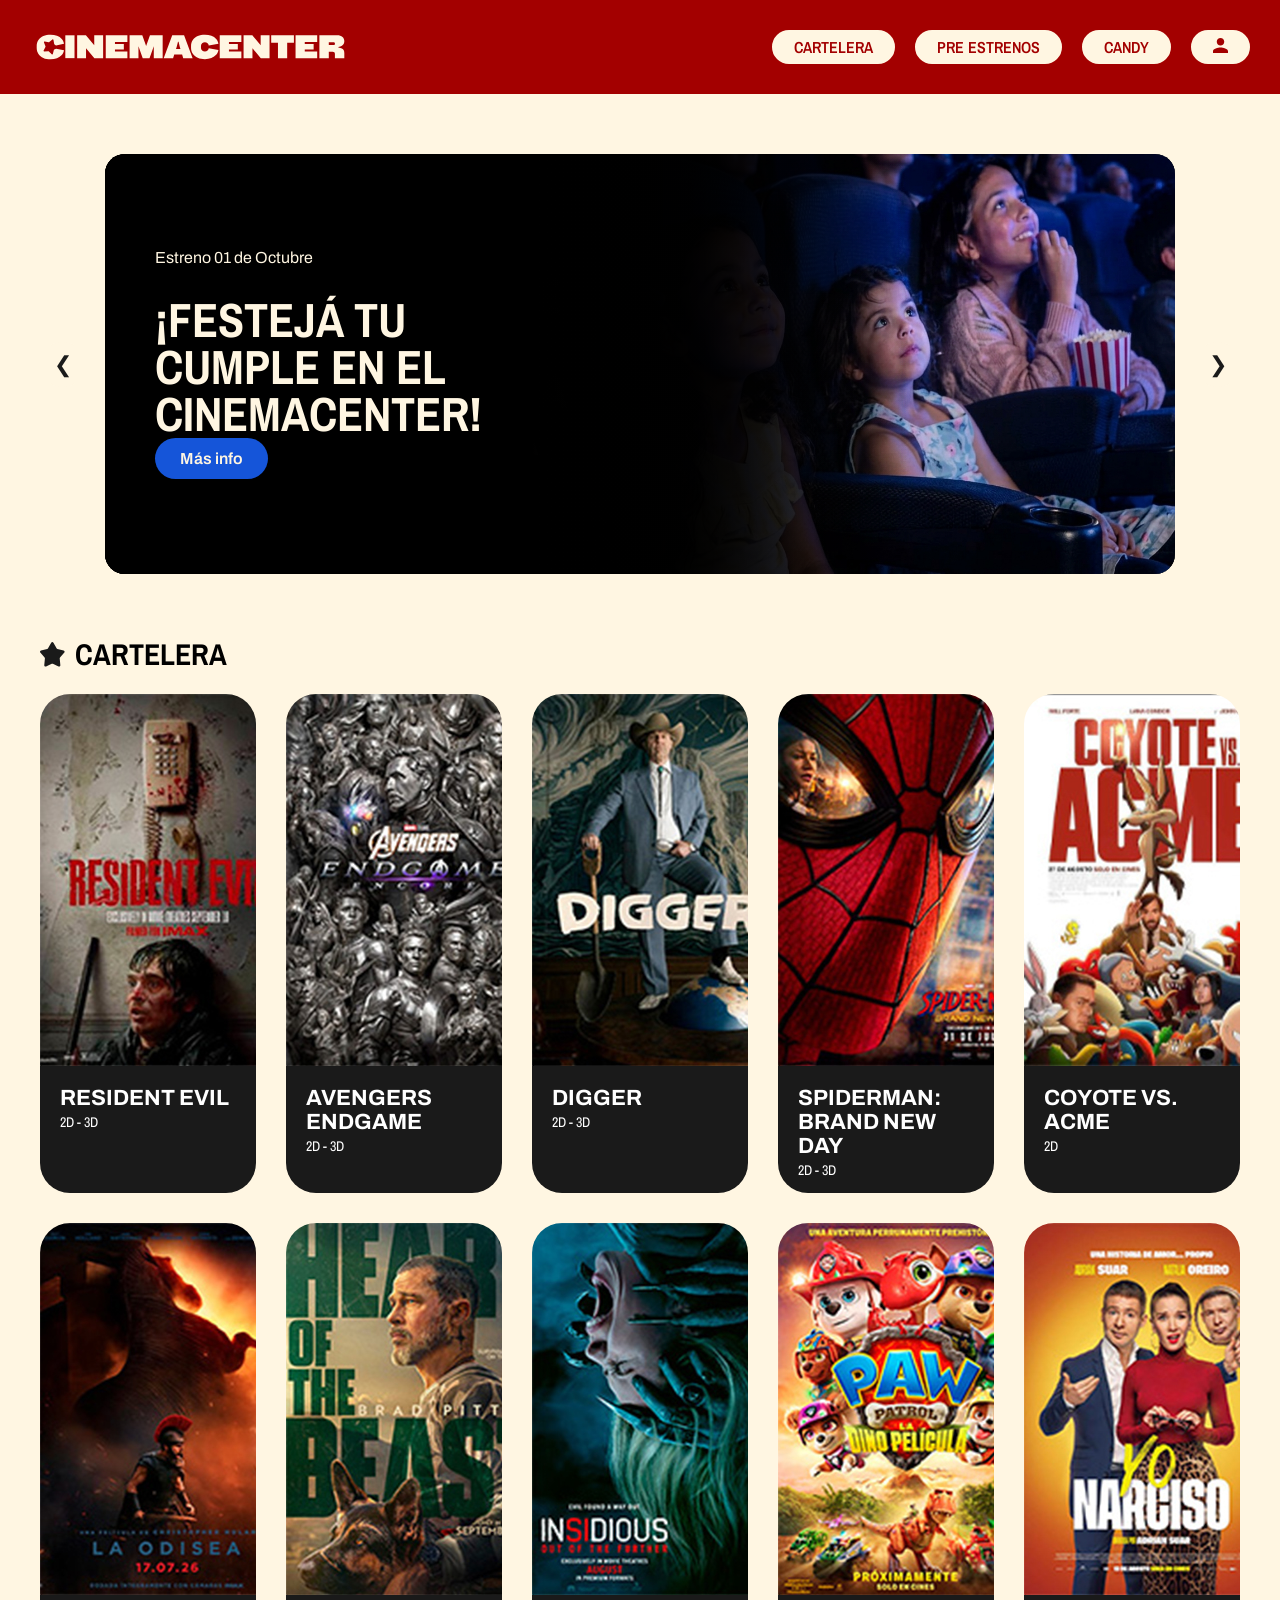
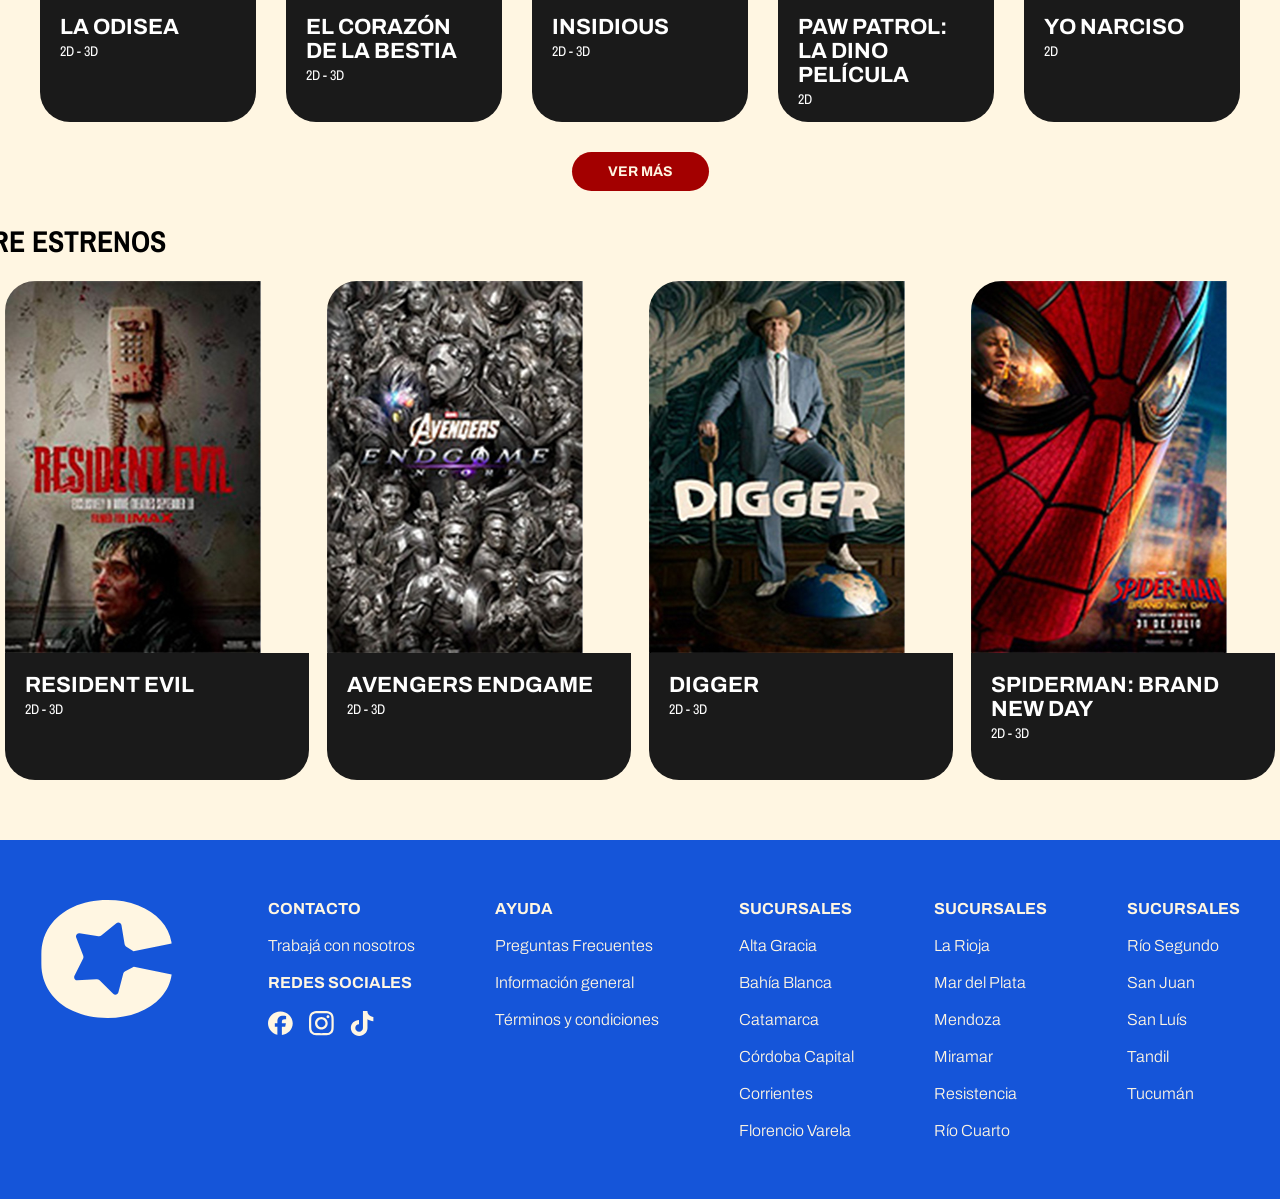
==== commit 0c99e7c4: "cambios tipograficos y el hover en entradas/candy" ====
--- a/index.html
+++ b/index.html
@@ -98,7 +98,7 @@
         <!-- CARTELERA -->
         <section id="cartelera">
             <div class="titulares">
-                <img src="img/svg/estrella_titulares.svg" alt="estrella-titulares" width="30" height="30">
+                <img src="img/svg/estrella_titulares.svg" alt="estrella-titulares" width="25" height="25">
                 <h2>CARTELERA</h2>
             </div>
 
@@ -2756,7 +2756,7 @@
 
         <section id="pre-estrenos">
             <div class="titulares">
-                <img src="img/svg/estrella_titulares.svg" alt="estrella-titulares" width="30" height="30">
+                <img src="img/svg/estrella_titulares.svg" alt="estrella-titulares" width="25" height="25">
                 <h2>PRE ESTRENOS</h2>
             </div>
 
--- a/estilos.css
+++ b/estilos.css
@@ -224,8 +224,8 @@
 }
 
 .titulares h2 {
-    font-family: 'Archivo Narrow';
-    font-size: 44px;
+    font-family: 'Archivo Narrow', sans-serif;
+    font-size: 30px;
     font-weight: 700;
 }
 
@@ -675,11 +675,8 @@
 
 .grilla-coleccionables {
     display: grid;
-
     grid-template-columns: repeat(2, minmax(0, 1fr));
-
     gap: 19px;
-
     width: 100%;
 }
 
@@ -743,7 +740,7 @@
 .precio-final {
 
     font-family: 'Archivo Narrow', sans-serif;
-    font-size: 16px;
+    font-size: 20px;
     font-weight: 700;
     color: #000000;
 
@@ -800,28 +797,14 @@
 .boton-volver,
 .boton-continuar {
 
-    display: flex;
-    justify-content: center;
-    align-items: center;
-
-    width: 100px;
-    height: 40px;
-
+    background-color: #A30000;
+    color: white;
+    text-decoration: none;
+    padding: 13px 35px;
     border-radius: 30px;
-
-    background-color: #A30000;
-
-    color: #FFFFFF;
-
-    font-family: 'Archivo Narrow', sans-serif;
-    font-size: 18px;
-    font-weight: 600;
-
-    text-decoration: none;
-
-    overflow: hidden;
-
-    transition: background-color 0.2s ease;
+    font-family: "Archivo", sans-serif;
+    font-size: 17px;
+    transition: background-color 0.3s;
 }
 
 
@@ -973,6 +956,8 @@
 
 /* CARRUSEL PRE ESTRENOS */
 
+
+
 .preestrenos-carrusel {
     display: flex;
     align-items: center;
@@ -1030,6 +1015,7 @@
     background-color: var(--rojo);
     color: var(--blanco);
 }
+
 /* PANTALLA DE CARGA */
 .pantalla-carga {
     position: fixed;
@@ -1043,14 +1029,17 @@
     align-items: center;
     z-index: 99999;
 }
+
 .pantalla-carga.activa {
     display: flex;
 }
+
 .icono-carga {
     width: 90px;
     height: 90px;
     animation: girar 2s linear infinite;
 }
+
 @keyframes girar {
     from {
         transform: rotate(0deg);
@@ -1071,7 +1060,7 @@
     min-height: 600px;
 }
 
-.titulo-entradas {
+.titulo-entrada {
     font-family: "Archivo Narrow", sans-serif;
     font-size: 28px;
     margin-bottom: 25px;
@@ -1081,13 +1070,16 @@
     margin-bottom: 25px;
 }
 
-.grupo-entradas h2 {
+.grupo-entradas h3 {
+    margin-bottom: 13px;
     font-family: "Archivo Narrow", sans-serif;
     font-size: 23px;
-    margin-bottom: 8px;
-}
+}
+
+
 
 .grilla-entradas {
+
     display: grid;
     grid-template-columns: repeat(2, 1fr);
     gap: 15px 18px;
@@ -1116,7 +1108,8 @@
     min-width: 0;
 }
 
-.datos-entrada h3 {
+
+.titulo-entrada {
     font-family: "Archivo", sans-serif;
     font-size: 18px;
     margin: 0 0 3px;
@@ -1133,6 +1126,7 @@
     font-style: italic;
     margin: 3px 0 12px;
 }
+
 .contador {
     display: flex;
     align-items: center;
@@ -1151,6 +1145,7 @@
     font-size: 22px;
     cursor: pointer;
 }
+
 .contador .cantidad {
     font-size: 17px;
 }
@@ -1169,12 +1164,14 @@
     font-size: 13px;
     cursor: pointer;
 }
+
 .botones-navegacion {
     display: flex;
     justify-content: center;
     gap: 25px;
     margin-top: 35px;
 }
+
 .boton-entradas {
     background-color: #A30000;
     color: white;
@@ -1185,11 +1182,16 @@
     font-size: 17px;
     transition: background-color 0.3s;
 }
+
 .boton-entradas:hover {
-    background-color: #750000;
-}
+    background-color: #1555D9;
+}
+
 /* ADAPTACIÓN A CELULARES */
 @media (max-width: 750px) {
+
+
+
     .pagina-entradas {
         padding: 25px 5%;
     }
@@ -1197,15 +1199,18 @@
     .grilla-entradas {
         grid-template-columns: 1fr;
     }
+
     .tarjeta-entrada {
         gap: 15px;
         padding: 12px;
     }
+
     .imagen-entrada {
         width: 100px;
         height: 100px;
     }
+
     .botones-navegacion {
         flex-wrap: wrap;
     }
-}
+}
